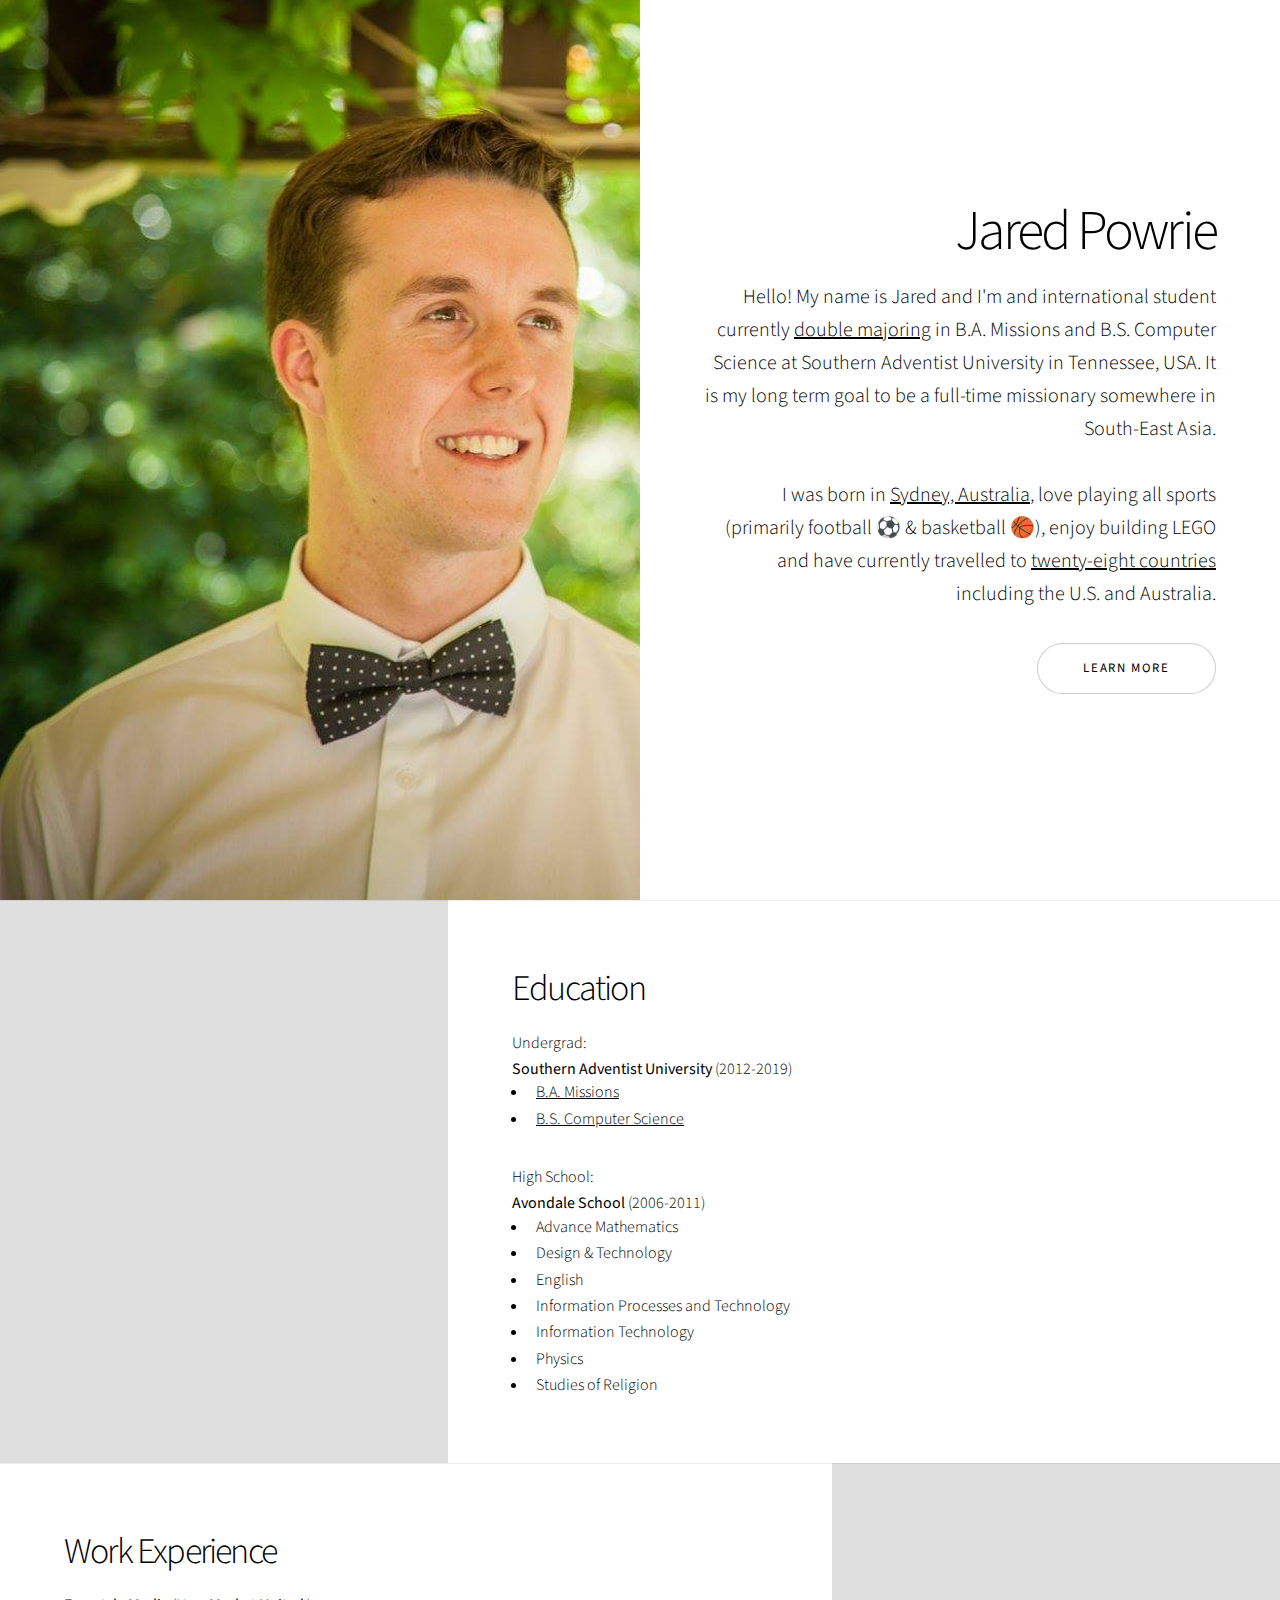
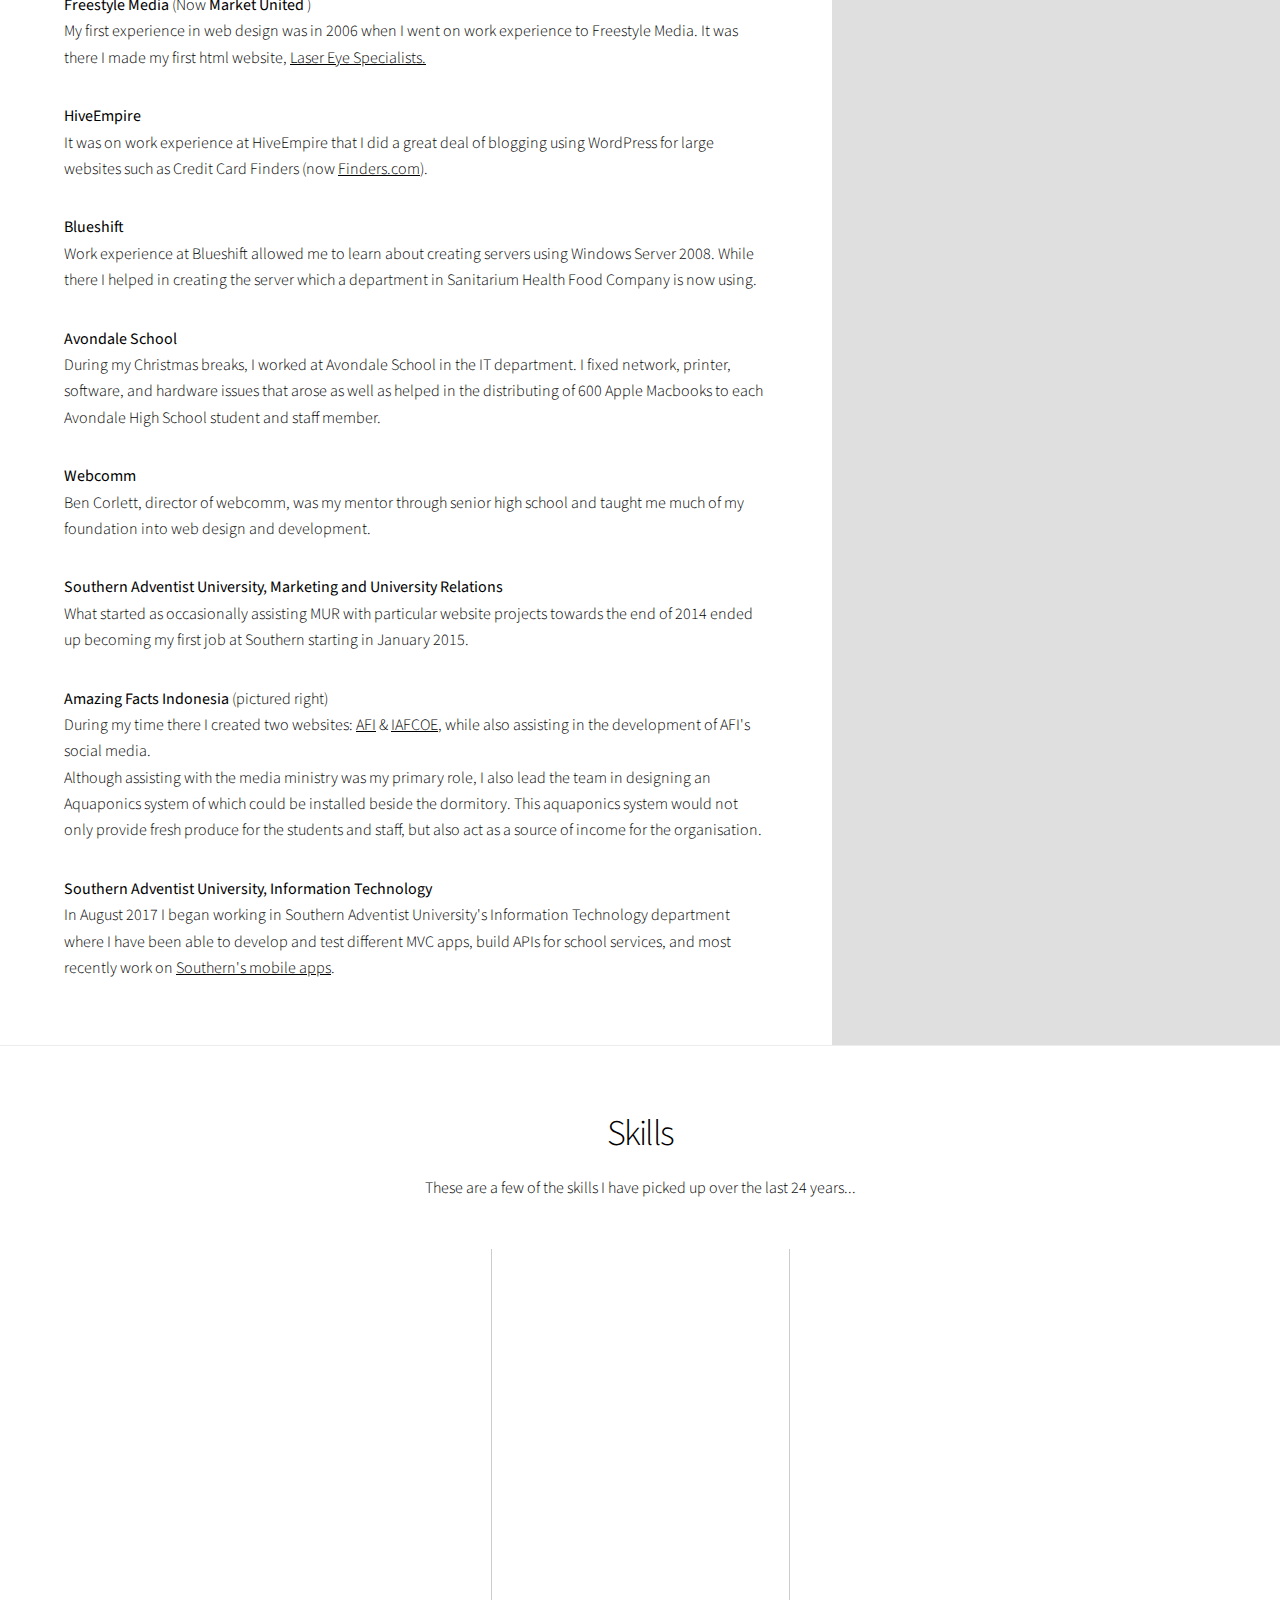
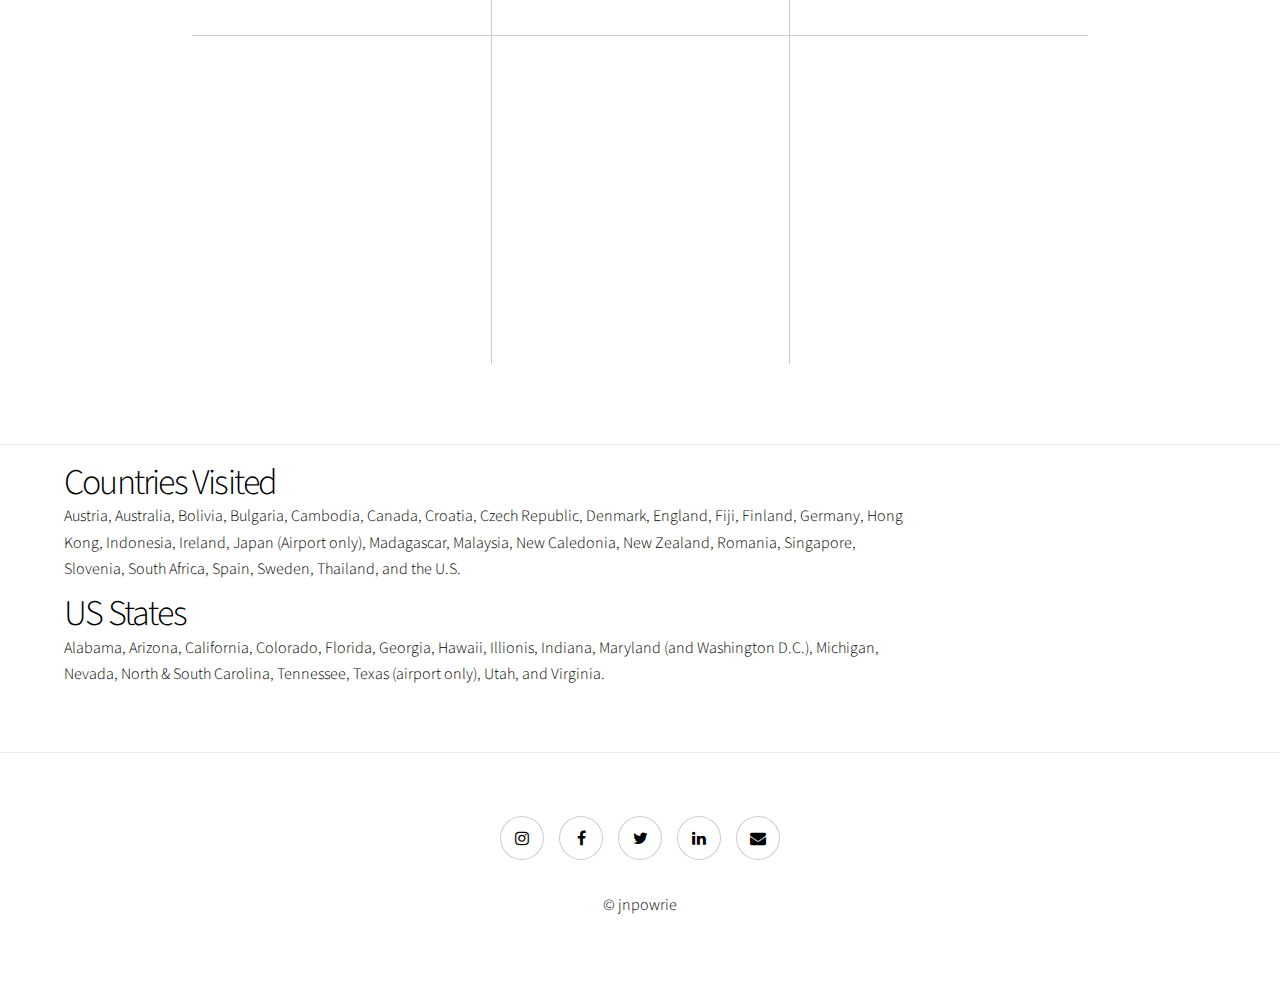
==== index.html @ 5ca4a09d "Map hidden" ====
<!DOCTYPE HTML>
<!--
	Story by HTML5 UP
	html5up.net | @ajlkn
	Free for personal and commercial use under the CCA 3.0 license (html5up.net/license)
-->
<html>
	<head>
		<title>Jared</title>
		<meta charset="utf-8" />
		<meta name="viewport" content="width=device-width, initial-scale=1" />
		<link rel="stylesheet" href="assets/css/main.css" />
		<!-- Google Analytics -->
		<script>
		  (function(i,s,o,g,r,a,m){i['GoogleAnalyticsObject']=r;i[r]=i[r]||function(){
		  (i[r].q=i[r].q||[]).push(arguments)},i[r].l=1*new Date();a=s.createElement(o),
		  m=s.getElementsByTagName(o)[0];a.async=1;a.src=g;m.parentNode.insertBefore(a,m)
		  })(window,document,'script','https://www.google-analytics.com/analytics.js','ga');

		  ga('create', 'UA-18232670-12', 'auto');
		  ga('send', 'pageview');

		</script>
	</head>
	<body>

		<!-- Wrapper -->
			<div id="wrapper" class="divided">

				<!-- One -->
					<section class="banner style1 orient-right content-align-right image-position-left fullscreen onload-image-fade-in onload-content-fade-left">
						<div class="content">
							<h1>Jared Powrie</h1>
							<p class="major">Hello! My name is Jared and I'm and international student currently <a href="#education">double majoring</a> in B.A. Missions and B.S. Computer Science at Southern Adventist University</a> in Tennessee, USA. It is my long term goal to be a full-time missionary somewhere in South-East Asia.
								<br /><br />I was born in <a href="http://sydney.com" target="_blank">Sydney, Australia</a>, love playing all sports (primarily football ⚽️ &amp; basketball 🏀), enjoy building LEGO and have currently travelled to <a href="#countries">twenty-eight countries</a> including the U.S. and Australia.</p>
							<ul class="actions vertical">
								<li><a href="#education" class="button big wide smooth-scroll-middle">Learn More</a></li>
							</ul>
						</div>
						<div class="image">
							<img src="images/jbanner.jpg" alt="" />
						</div>
					</section>

				<!-- About Me --
					<section class="spotlight style1 orient-right content-align-left image-position-center onscroll-image-fade-in" id="aboutme">
						<div class="content">
							<h2>About Me</h2>
							<p>Who even am I?</p>
						</div>
						<div class="image">
							<img src="images/jspotlight01.jpg" alt="" />
						</div>
					</section>-->

				<!-- Education -->
					<section class="spotlight style1 orient-right content-align-left image-position-center onscroll-image-fade-in" id="education">
						<div class="content">
							<h2>Education</h2>
							<!--<p>Grad School: <br /><strong><a href="http://southern.edu" target="_blank" style="text-decoration: none;">Southern Adventist University</a></strong> (2018-2020)</p>
								<ul style="margin-top: -35px;">
									<li><a href="http://www.southern.edu/graduatestudies/master-of-science-in-global-community-development.html" target="_blank">M.S. Global Community Development</a></li>
								</ul>-->

							<p>Undergrad: <br /><strong><a href="http://southern.edu" target="_blank" style="text-decoration: none;">Southern Adventist University</a></strong> (2012-2019)</p>
								<ul style="margin-top: -35px;">
									<li><a href="http://www.southern.edu/academics/academic-sites/religion/undergraduate/bamissions.html" target="_blank">B.A. Missions</a></li>
									<li><a href="http://www.southern.edu/academics/academic-sites/computing/academics/bscomputersci.html" target="_blank">B.S. Computer Science</a></li>
								</ul>

							<p>High School: <br /><strong><a href="http://www.avondaleschool.nsw.edu.au" target="_blank" style="text-decoration: none;">Avondale School</a></strong> (2006-2011)</p>
								<ul style="margin-top: -35px;">
									<li>Advance Mathematics</li>
									<li>Design &amp; Technology</li>
									<li>English</li>
									<li>Information Processes and Technology</li>
									<li>Information Technology</li>
									<li>Physics</li>
									<li>Studies of Religion</li>
								</ul>
								<!--<ul class="actions vertical">
									<li><a href="#" class="button">Learn More</a></li>
								</ul>-->
						</div>
						<div class="image">
							<img src="images/jspotlight03.jpg" alt="" />
						</div>
					</section>

				<!-- Experience -->
					<section class="spotlight style1 orient-left content-align-left image-position-center onscroll-image-fade-in" id="experience">
						<div class="content">
							<h2>Work Experience</h2>
							<p>
								<strong>
									<a href="https://www.linkedin.com/company/freestyle-media" target="_blank" style="text-decoration: none;">Freestyle Media</a>
								</strong>
								(Now
								<strong>
									<a href="https://www.linkedin.com/company/market-united" target="_blank" style="text-decoration: none;">Market United</a>
								</strong>)
								<br />My first experience in web design was in 2006 when I went on work experience to Freestyle Media. It was there I made my
								first html website,
								<a href="http://lasereyespecialists.com.au">Laser Eye Specialists.</a>
							</p>
							<p>
								<strong>
									<a href="http://www.hiveempire.com" target="_blank" style="text-decoration: none;">HiveEmpire</a>
								</strong>
								<br />It was on work experience at HiveEmpire that I did a great deal of blogging using WordPress for large websites such as Credit
								Card Finders (now <a href="http://www.finders.com" target="_blank">Finders.com</a>).
							</p>
							<p>
							<strong>
								<a href="http://www.blueshift.com.au" target="_blank" style="text-decoration: none;">Blueshift</a>
							</strong>
							<br />Work experience at Blueshift allowed me to learn about creating servers using Windows Server 2008. While there I helped in
							creating the server which a department in Sanitarium Health Food Company is now using.
							</p>
							<p>
								<strong>
									<a href="http://www.avondaleschool.nsw.edu.au" target="_blank" style="text-decoration: none;">Avondale School</a>
								</strong>
								<br />During my Christmas breaks, I worked at Avondale School in the IT department. I fixed network, printer, software, and hardware
								issues that arose as well as helped in the distributing of 600 Apple Macbooks to each Avondale High School student and staff
								member.
							</p>
							<p>
								<strong>
									<a href="http://www.webcomm.com.au" target="_blank" style="text-decoration: none;">Webcomm</a>
								</strong>
								<br />Ben Corlett, director of webcomm, was my mentor through senior high school and taught me much of my foundation into web
								design and development.
							</p>
							<p>
								<strong>
									<a href="https://www.southern.edu/MUR" target="_blank" style="text-decoration: none;">Southern Adventist University, Marketing and University Relations</a>
								</strong>
								<br />What started as occasionally assisting MUR with particular website projects towards the end of 2014 ended up becoming my
								first job at Southern starting in January 2015.
							</p>
							<p>
								<strong>
									<a href="http://www.amazingfacts.id" target="_blank" style="text-decoration: none;">Amazing Facts Indonesia</strong>
								</a> (pictured right)
								<br />During my time there I created two websites:
								<a href="http://www.amazingfacts.id">AFI</a> &amp;
								<a href="http://www.iafcoe.org">IAFCOE</a>, while also assisting in the development of AFI's social media.
								<br />Although assisting with the media ministry was my primary role, I also lead the team in designing an Aquaponics system of
								which could be installed beside the dormitory. This aquaponics system would not only provide fresh produce for the students
								and staff, but also act as a source of income for the organisation.
							</p>
							<p>
								<strong>
									<a href="https://www.southern.edu/it" target="_blank" style="text-decoration: none;">Southern Adventist University, Information Technology</a>
								</strong>
								<br />In August 2017 I began working in Southern Adventist University's Information Technology department where I have been able
								to develop and test different MVC apps, build APIs for school services, and most recently work on <a href="http://southern.edu/mobileapps" target="_blank">Southern's mobile apps</a>.
							</p>
						</div>
						<div class="image">
							<img src="images/jspotlight02.jpg" alt="" />
						</div>
					</section>

				<!-- Skills -->
					<section class="wrapper style1 align-center">
						<div class="inner">
							<h2>Skills</h2>
							<p>These are a few of the skills I have picked up over the last 24 years...</p>
							<div class="items style1 medium onscroll-fade-in">
								<section>
									<span class="icon style2 major fa-users"></span>
									<h3>Human interaction skills</h3>
									<p>Can talk to anyone from any walk of life about (almost) anything.</p>
								</section>
								<section>
									<span class="icon style2 major fa-html5"></span>
									<h3>Web</h3>
									<p>Fluent in HTML and CSS</p>
									<p>Have worked with Javascript, PHP, JQuery, AngularJS, Bootstrap and SQL</p>
									<p>WordPress, Wix</p>
								</section>
								<section>
									<span class="icon style2 major fa-code"></span>
									<h3>Computer Languages</h3>
									<p>Experience working with C, C++, C#, Python, VHDL and MIPS Assembly Language</p>
								</section>
								<section>
									<span class="icon style2 major fa-bar-chart"></span>
									<h3>Adobe Software</h3>
									<p>Photoshop, Illustrator, InDesign, Lightroom, Bridge, Animate, Dreamweaver and Fireworks</p>
								</section>
								<section>
									<span class="icon style2 major fa-files-o"></span>
									<h3>Microsoft</h3>
									<p>Word, PowerPoint, Excel, Outlook and OneNote</p>
									<p>Experience working with Microsoft Access</p>
								</section>
								<section>
									<span class="icon style2 major fa-windows"></span>
									<h3>Operating Systems</h3>
									<p>Very familiar and comfortable in using <a href="http://apple.com/macos" target="_blank">macOS</a> or <a href="http://microsoft.com/windows" target="_blank">Windows</a>.</p>
								</section>

							</div>
						</div>
					</section>

				<!-- Countries -->
					<section class="spotlight style1 orient-left content-align-left image-position-center onscroll-image-fade-in" id="countries">
						<div class="content">
							<h2 style="margin-top:-50px">Countries Visited</h2>
							<p style="margin-top:-20px;">Austria, Australia, Bolivia, Bulgaria, Cambodia, Canada, Croatia, Czech Republic, Denmark, England, Fiji, Finland, Germany, Hong Kong, Indonesia, Ireland, Japan (Airport only), Madagascar, Malaysia, New Caledonia, New Zealand, Romania, Singapore, Slovenia, South Africa, Spain, Sweden, Thailand, and the U.S.</p>
							<h2 style="margin-top:-25px">US States</h2>
							<p style="margin-top:-20px">Alabama, Arizona, California, Colorado, Florida, Georgia, Hawaii, Illionis, Indiana, Maryland (and Washington D.C.), Michigan, Nevada, North &amp; South Carolina, Tennessee, Texas (airport only), Utah, and Virginia.</p>
						</div>
						<!-- <script src="worldmap/mapdata.js"></script>
						<script src="worldmap/worldmap.js"></script> -->
						<div>
							<div style="min-width:300px;" id="map"></div>
						</div>
					</section>

				<!-- Footer -->
					<footer class="wrapper style1 align-center">
						<div class="inner">
							<ul class="icons">
								<li><a href="http://instagram.com/jnpowrie" target="_blank" class="icon style2 fa-instagram"><span class="label">Instagram</span></a></li>
								<li><a href="http://facebook.com/jnpowrie" target="_blank" class="icon style2 fa-facebook"><span class="label">Facebook</span></a></li>
								<li><a href="http://twitter.com/jnpowrie" target="_blank" class="icon style2 fa-twitter"><span class="label">Twitter</span></a></li>
								<li><a href="http://linkedin.com/in/jnpowrie" target="_blank" class="icon style2 fa-linkedin"><span class="label">LinkedIn</span></a></li>
								<li><a href="mailto:jnpowrie@southern.edu" target="_blank" class="icon style2 fa-envelope"><span class="label">Email</span></a></li>
							</ul>
							<p>&copy; jnpowrie</p>
						</div>
					</footer>
			</div>

		<!-- Scripts -->
			<script src="assets/js/jquery.min.js"></script>
			<script src="assets/js/jquery.scrollex.min.js"></script>
			<script src="assets/js/jquery.scrolly.min.js"></script>
			<script src="assets/js/skel.min.js"></script>
			<script src="assets/js/util.js"></script>
			<script src="assets/js/main.js"></script>

	</body>
</html>
---- assets/css/main.css ----
@import url(font-awesome.min.css);
@import url("https://fonts.googleapis.com/css?family=Source+Sans+Pro:300,300i,400,400i");

/*
	Story by HTML5 UP
	html5up.net | @ajlkn
	Free for personal and commercial use under the CCA 3.0 license (html5up.net/license)
*/

/* Reset */

	html, body, div, span, applet, object, iframe, h1, h2, h3, h4, h5, h6, p, blockquote, pre, a, abbr, acronym, address, big, cite, code, del, dfn, em, img, ins, kbd, q, s, samp, small, strike, strong, sub, sup, tt, var, b, u, i, center, dl, dt, dd, ol, ul, li, fieldset, form, label, legend, table, caption, tbody, tfoot, thead, tr, th, td, article, aside, canvas, details, embed, figure, figcaption, footer, header, hgroup, menu, nav, output, ruby, section, summary, time, mark, audio, video {
		margin: 0;
		padding: 0;
		border: 0;
		font-size: 100%;
		font: inherit;
		vertical-align: baseline;
	}

	article, aside, details, figcaption, figure, footer, header, hgroup, menu, nav, section {
		display: block;
	}

	body {
		line-height: 1;
	}

	ol, ul {
		list-style: none;
	}

	blockquote, q {
		quotes: none;
	}

	blockquote:before, blockquote:after, q:before, q:after {
		content: '';
		content: none;
	}

	table {
		border-collapse: collapse;
		border-spacing: 0;
	}

	body {
		-webkit-text-size-adjust: none;
	}

/* Box Model */

	*, *:before, *:after {
		-moz-box-sizing: border-box;
		-webkit-box-sizing: border-box;
		box-sizing: border-box;
	}

/* Grid */

	.row {
		border-bottom: solid 1px transparent;
		-moz-box-sizing: border-box;
		-webkit-box-sizing: border-box;
		box-sizing: border-box;
	}

	.row > * {
		float: left;
		-moz-box-sizing: border-box;
		-webkit-box-sizing: border-box;
		box-sizing: border-box;
	}

	.row:after, .row:before {
		content: '';
		display: block;
		clear: both;
		height: 0;
	}

	.row.uniform > * > :first-child {
		margin-top: 0;
	}

	.row.uniform > * > :last-child {
		margin-bottom: 0;
	}

	.row.\30 \25 > * {
		padding: 0 0 0 0rem;
	}

	.row.\30 \25 {
		margin: 0 0 -1px 0rem;
	}

	.row.uniform.\30 \25 > * {
		padding: 0rem 0 0 0rem;
	}

	.row.uniform.\30 \25 {
		margin: 0rem 0 -1px 0rem;
	}

	.row > * {
		padding: 0 0 0 2rem;
	}

	.row {
		margin: 0 0 -1px -2rem;
	}

	.row.uniform > * {
		padding: 2rem 0 0 2rem;
	}

	.row.uniform {
		margin: -2rem 0 -1px -2rem;
	}

	.row.\32 00\25 > * {
		padding: 0 0 0 4rem;
	}

	.row.\32 00\25 {
		margin: 0 0 -1px -4rem;
	}

	.row.uniform.\32 00\25 > * {
		padding: 4rem 0 0 4rem;
	}

	.row.uniform.\32 00\25 {
		margin: -4rem 0 -1px -4rem;
	}

	.row.\31 50\25 > * {
		padding: 0 0 0 3rem;
	}

	.row.\31 50\25 {
		margin: 0 0 -1px -3rem;
	}

	.row.uniform.\31 50\25 > * {
		padding: 3rem 0 0 3rem;
	}

	.row.uniform.\31 50\25 {
		margin: -3rem 0 -1px -3rem;
	}

	.row.\35 0\25 > * {
		padding: 0 0 0 1rem;
	}

	.row.\35 0\25 {
		margin: 0 0 -1px -1rem;
	}

	.row.uniform.\35 0\25 > * {
		padding: 1rem 0 0 1rem;
	}

	.row.uniform.\35 0\25 {
		margin: -1rem 0 -1px -1rem;
	}

	.row.\32 5\25 > * {
		padding: 0 0 0 0.5rem;
	}

	.row.\32 5\25 {
		margin: 0 0 -1px -0.5rem;
	}

	.row.uniform.\32 5\25 > * {
		padding: 0.5rem 0 0 0.5rem;
	}

	.row.uniform.\32 5\25 {
		margin: -0.5rem 0 -1px -0.5rem;
	}

	.\31 2u, .\31 2u\24 {
		width: 100%;
		clear: none;
		margin-left: 0;
	}

	.\31 1u, .\31 1u\24 {
		width: 91.6666666667%;
		clear: none;
		margin-left: 0;
	}

	.\31 0u, .\31 0u\24 {
		width: 83.3333333333%;
		clear: none;
		margin-left: 0;
	}

	.\39 u, .\39 u\24 {
		width: 75%;
		clear: none;
		margin-left: 0;
	}

	.\38 u, .\38 u\24 {
		width: 66.6666666667%;
		clear: none;
		margin-left: 0;
	}

	.\37 u, .\37 u\24 {
		width: 58.3333333333%;
		clear: none;
		margin-left: 0;
	}

	.\36 u, .\36 u\24 {
		width: 50%;
		clear: none;
		margin-left: 0;
	}

	.\35 u, .\35 u\24 {
		width: 41.6666666667%;
		clear: none;
		margin-left: 0;
	}

	.\34 u, .\34 u\24 {
		width: 33.3333333333%;
		clear: none;
		margin-left: 0;
	}

	.\33 u, .\33 u\24 {
		width: 25%;
		clear: none;
		margin-left: 0;
	}

	.\32 u, .\32 u\24 {
		width: 16.6666666667%;
		clear: none;
		margin-left: 0;
	}

	.\31 u, .\31 u\24 {
		width: 8.3333333333%;
		clear: none;
		margin-left: 0;
	}

	.\31 2u\24 + *,
	.\31 1u\24 + *,
	.\31 0u\24 + *,
	.\39 u\24 + *,
	.\38 u\24 + *,
	.\37 u\24 + *,
	.\36 u\24 + *,
	.\35 u\24 + *,
	.\34 u\24 + *,
	.\33 u\24 + *,
	.\32 u\24 + *,
	.\31 u\24 + * {
		clear: left;
	}

	.\-11u {
		margin-left: 91.66667%;
	}

	.\-10u {
		margin-left: 83.33333%;
	}

	.\-9u {
		margin-left: 75%;
	}

	.\-8u {
		margin-left: 66.66667%;
	}

	.\-7u {
		margin-left: 58.33333%;
	}

	.\-6u {
		margin-left: 50%;
	}

	.\-5u {
		margin-left: 41.66667%;
	}

	.\-4u {
		margin-left: 33.33333%;
	}

	.\-3u {
		margin-left: 25%;
	}

	.\-2u {
		margin-left: 16.66667%;
	}

	.\-1u {
		margin-left: 8.33333%;
	}

	@media screen and (max-width: 1680px) {

		.row > * {
			padding: 0 0 0 2rem;
		}

		.row {
			margin: 0 0 -1px -2rem;
		}

		.row.uniform > * {
			padding: 2rem 0 0 2rem;
		}

		.row.uniform {
			margin: -2rem 0 -1px -2rem;
		}

		.row.\32 00\25 > * {
			padding: 0 0 0 4rem;
		}

		.row.\32 00\25 {
			margin: 0 0 -1px -4rem;
		}

		.row.uniform.\32 00\25 > * {
			padding: 4rem 0 0 4rem;
		}

		.row.uniform.\32 00\25 {
			margin: -4rem 0 -1px -4rem;
		}

		.row.\31 50\25 > * {
			padding: 0 0 0 3rem;
		}

		.row.\31 50\25 {
			margin: 0 0 -1px -3rem;
		}

		.row.uniform.\31 50\25 > * {
			padding: 3rem 0 0 3rem;
		}

		.row.uniform.\31 50\25 {
			margin: -3rem 0 -1px -3rem;
		}

		.row.\35 0\25 > * {
			padding: 0 0 0 1rem;
		}

		.row.\35 0\25 {
			margin: 0 0 -1px -1rem;
		}

		.row.uniform.\35 0\25 > * {
			padding: 1rem 0 0 1rem;
		}

		.row.uniform.\35 0\25 {
			margin: -1rem 0 -1px -1rem;
		}

		.row.\32 5\25 > * {
			padding: 0 0 0 0.5rem;
		}

		.row.\32 5\25 {
			margin: 0 0 -1px -0.5rem;
		}

		.row.uniform.\32 5\25 > * {
			padding: 0.5rem 0 0 0.5rem;
		}

		.row.uniform.\32 5\25 {
			margin: -0.5rem 0 -1px -0.5rem;
		}

		.\31 2u\28xlarge\29, .\31 2u\24\28xlarge\29 {
			width: 100%;
			clear: none;
			margin-left: 0;
		}

		.\31 1u\28xlarge\29, .\31 1u\24\28xlarge\29 {
			width: 91.6666666667%;
			clear: none;
			margin-left: 0;
		}

		.\31 0u\28xlarge\29, .\31 0u\24\28xlarge\29 {
			width: 83.3333333333%;
			clear: none;
			margin-left: 0;
		}

		.\39 u\28xlarge\29, .\39 u\24\28xlarge\29 {
			width: 75%;
			clear: none;
			margin-left: 0;
		}

		.\38 u\28xlarge\29, .\38 u\24\28xlarge\29 {
			width: 66.6666666667%;
			clear: none;
			margin-left: 0;
		}

		.\37 u\28xlarge\29, .\37 u\24\28xlarge\29 {
			width: 58.3333333333%;
			clear: none;
			margin-left: 0;
		}

		.\36 u\28xlarge\29, .\36 u\24\28xlarge\29 {
			width: 50%;
			clear: none;
			margin-left: 0;
		}

		.\35 u\28xlarge\29, .\35 u\24\28xlarge\29 {
			width: 41.6666666667%;
			clear: none;
			margin-left: 0;
		}

		.\34 u\28xlarge\29, .\34 u\24\28xlarge\29 {
			width: 33.3333333333%;
			clear: none;
			margin-left: 0;
		}

		.\33 u\28xlarge\29, .\33 u\24\28xlarge\29 {
			width: 25%;
			clear: none;
			margin-left: 0;
		}

		.\32 u\28xlarge\29, .\32 u\24\28xlarge\29 {
			width: 16.6666666667%;
			clear: none;
			margin-left: 0;
		}

		.\31 u\28xlarge\29, .\31 u\24\28xlarge\29 {
			width: 8.3333333333%;
			clear: none;
			margin-left: 0;
		}

		.\31 2u\24\28xlarge\29 + *,
		.\31 1u\24\28xlarge\29 + *,
		.\31 0u\24\28xlarge\29 + *,
		.\39 u\24\28xlarge\29 + *,
		.\38 u\24\28xlarge\29 + *,
		.\37 u\24\28xlarge\29 + *,
		.\36 u\24\28xlarge\29 + *,
		.\35 u\24\28xlarge\29 + *,
		.\34 u\24\28xlarge\29 + *,
		.\33 u\24\28xlarge\29 + *,
		.\32 u\24\28xlarge\29 + *,
		.\31 u\24\28xlarge\29 + * {
			clear: left;
		}

		.\-11u\28xlarge\29 {
			margin-left: 91.66667%;
		}

		.\-10u\28xlarge\29 {
			margin-left: 83.33333%;
		}

		.\-9u\28xlarge\29 {
			margin-left: 75%;
		}

		.\-8u\28xlarge\29 {
			margin-left: 66.66667%;
		}

		.\-7u\28xlarge\29 {
			margin-left: 58.33333%;
		}

		.\-6u\28xlarge\29 {
			margin-left: 50%;
		}

		.\-5u\28xlarge\29 {
			margin-left: 41.66667%;
		}

		.\-4u\28xlarge\29 {
			margin-left: 33.33333%;
		}

		.\-3u\28xlarge\29 {
			margin-left: 25%;
		}

		.\-2u\28xlarge\29 {
			margin-left: 16.66667%;
		}

		.\-1u\28xlarge\29 {
			margin-left: 8.33333%;
		}

	}

	@media screen and (max-width: 1280px) {

		.row > * {
			padding: 0 0 0 2rem;
		}

		.row {
			margin: 0 0 -1px -2rem;
		}

		.row.uniform > * {
			padding: 2rem 0 0 2rem;
		}

		.row.uniform {
			margin: -2rem 0 -1px -2rem;
		}

		.row.\32 00\25 > * {
			padding: 0 0 0 4rem;
		}

		.row.\32 00\25 {
			margin: 0 0 -1px -4rem;
		}

		.row.uniform.\32 00\25 > * {
			padding: 4rem 0 0 4rem;
		}

		.row.uniform.\32 00\25 {
			margin: -4rem 0 -1px -4rem;
		}

		.row.\31 50\25 > * {
			padding: 0 0 0 3rem;
		}

		.row.\31 50\25 {
			margin: 0 0 -1px -3rem;
		}

		.row.uniform.\31 50\25 > * {
			padding: 3rem 0 0 3rem;
		}

		.row.uniform.\31 50\25 {
			margin: -3rem 0 -1px -3rem;
		}

		.row.\35 0\25 > * {
			padding: 0 0 0 1rem;
		}

		.row.\35 0\25 {
			margin: 0 0 -1px -1rem;
		}

		.row.uniform.\35 0\25 > * {
			padding: 1rem 0 0 1rem;
		}

		.row.uniform.\35 0\25 {
			margin: -1rem 0 -1px -1rem;
		}

		.row.\32 5\25 > * {
			padding: 0 0 0 0.5rem;
		}

		.row.\32 5\25 {
			margin: 0 0 -1px -0.5rem;
		}

		.row.uniform.\32 5\25 > * {
			padding: 0.5rem 0 0 0.5rem;
		}

		.row.uniform.\32 5\25 {
			margin: -0.5rem 0 -1px -0.5rem;
		}

		.\31 2u\28large\29, .\31 2u\24\28large\29 {
			width: 100%;
			clear: none;
			margin-left: 0;
		}

		.\31 1u\28large\29, .\31 1u\24\28large\29 {
			width: 91.6666666667%;
			clear: none;
			margin-left: 0;
		}

		.\31 0u\28large\29, .\31 0u\24\28large\29 {
			width: 83.3333333333%;
			clear: none;
			margin-left: 0;
		}

		.\39 u\28large\29, .\39 u\24\28large\29 {
			width: 75%;
			clear: none;
			margin-left: 0;
		}

		.\38 u\28large\29, .\38 u\24\28large\29 {
			width: 66.6666666667%;
			clear: none;
			margin-left: 0;
		}

		.\37 u\28large\29, .\37 u\24\28large\29 {
			width: 58.3333333333%;
			clear: none;
			margin-left: 0;
		}

		.\36 u\28large\29, .\36 u\24\28large\29 {
			width: 50%;
			clear: none;
			margin-left: 0;
		}

		.\35 u\28large\29, .\35 u\24\28large\29 {
			width: 41.6666666667%;
			clear: none;
			margin-left: 0;
		}

		.\34 u\28large\29, .\34 u\24\28large\29 {
			width: 33.3333333333%;
			clear: none;
			margin-left: 0;
		}

		.\33 u\28large\29, .\33 u\24\28large\29 {
			width: 25%;
			clear: none;
			margin-left: 0;
		}

		.\32 u\28large\29, .\32 u\24\28large\29 {
			width: 16.6666666667%;
			clear: none;
			margin-left: 0;
		}

		.\31 u\28large\29, .\31 u\24\28large\29 {
			width: 8.3333333333%;
			clear: none;
			margin-left: 0;
		}

		.\31 2u\24\28large\29 + *,
		.\31 1u\24\28large\29 + *,
		.\31 0u\24\28large\29 + *,
		.\39 u\24\28large\29 + *,
		.\38 u\24\28large\29 + *,
		.\37 u\24\28large\29 + *,
		.\36 u\24\28large\29 + *,
		.\35 u\24\28large\29 + *,
		.\34 u\24\28large\29 + *,
		.\33 u\24\28large\29 + *,
		.\32 u\24\28large\29 + *,
		.\31 u\24\28large\29 + * {
			clear: left;
		}

		.\-11u\28large\29 {
			margin-left: 91.66667%;
		}

		.\-10u\28large\29 {
			margin-left: 83.33333%;
		}

		.\-9u\28large\29 {
			margin-left: 75%;
		}

		.\-8u\28large\29 {
			margin-left: 66.66667%;
		}

		.\-7u\28large\29 {
			margin-left: 58.33333%;
		}

		.\-6u\28large\29 {
			margin-left: 50%;
		}

		.\-5u\28large\29 {
			margin-left: 41.66667%;
		}

		.\-4u\28large\29 {
			margin-left: 33.33333%;
		}

		.\-3u\28large\29 {
			margin-left: 25%;
		}

		.\-2u\28large\29 {
			margin-left: 16.66667%;
		}

		.\-1u\28large\29 {
			margin-left: 8.33333%;
		}

	}

	@media screen and (max-width: 980px) {

		.row > * {
			padding: 0 0 0 2rem;
		}

		.row {
			margin: 0 0 -1px -2rem;
		}

		.row.uniform > * {
			padding: 2rem 0 0 2rem;
		}

		.row.uniform {
			margin: -2rem 0 -1px -2rem;
		}

		.row.\32 00\25 > * {
			padding: 0 0 0 4rem;
		}

		.row.\32 00\25 {
			margin: 0 0 -1px -4rem;
		}

		.row.uniform.\32 00\25 > * {
			padding: 4rem 0 0 4rem;
		}

		.row.uniform.\32 00\25 {
			margin: -4rem 0 -1px -4rem;
		}

		.row.\31 50\25 > * {
			padding: 0 0 0 3rem;
		}

		.row.\31 50\25 {
			margin: 0 0 -1px -3rem;
		}

		.row.uniform.\31 50\25 > * {
			padding: 3rem 0 0 3rem;
		}

		.row.uniform.\31 50\25 {
			margin: -3rem 0 -1px -3rem;
		}

		.row.\35 0\25 > * {
			padding: 0 0 0 1rem;
		}

		.row.\35 0\25 {
			margin: 0 0 -1px -1rem;
		}

		.row.uniform.\35 0\25 > * {
			padding: 1rem 0 0 1rem;
		}

		.row.uniform.\35 0\25 {
			margin: -1rem 0 -1px -1rem;
		}

		.row.\32 5\25 > * {
			padding: 0 0 0 0.5rem;
		}

		.row.\32 5\25 {
			margin: 0 0 -1px -0.5rem;
		}

		.row.uniform.\32 5\25 > * {
			padding: 0.5rem 0 0 0.5rem;
		}

		.row.uniform.\32 5\25 {
			margin: -0.5rem 0 -1px -0.5rem;
		}

		.\31 2u\28medium\29, .\31 2u\24\28medium\29 {
			width: 100%;
			clear: none;
			margin-left: 0;
		}

		.\31 1u\28medium\29, .\31 1u\24\28medium\29 {
			width: 91.6666666667%;
			clear: none;
			margin-left: 0;
		}

		.\31 0u\28medium\29, .\31 0u\24\28medium\29 {
			width: 83.3333333333%;
			clear: none;
			margin-left: 0;
		}

		.\39 u\28medium\29, .\39 u\24\28medium\29 {
			width: 75%;
			clear: none;
			margin-left: 0;
		}

		.\38 u\28medium\29, .\38 u\24\28medium\29 {
			width: 66.6666666667%;
			clear: none;
			margin-left: 0;
		}

		.\37 u\28medium\29, .\37 u\24\28medium\29 {
			width: 58.3333333333%;
			clear: none;
			margin-left: 0;
		}

		.\36 u\28medium\29, .\36 u\24\28medium\29 {
			width: 50%;
			clear: none;
			margin-left: 0;
		}

		.\35 u\28medium\29, .\35 u\24\28medium\29 {
			width: 41.6666666667%;
			clear: none;
			margin-left: 0;
		}

		.\34 u\28medium\29, .\34 u\24\28medium\29 {
			width: 33.3333333333%;
			clear: none;
			margin-left: 0;
		}

		.\33 u\28medium\29, .\33 u\24\28medium\29 {
			width: 25%;
			clear: none;
			margin-left: 0;
		}

		.\32 u\28medium\29, .\32 u\24\28medium\29 {
			width: 16.6666666667%;
			clear: none;
			margin-left: 0;
		}

		.\31 u\28medium\29, .\31 u\24\28medium\29 {
			width: 8.3333333333%;
			clear: none;
			margin-left: 0;
		}

		.\31 2u\24\28medium\29 + *,
		.\31 1u\24\28medium\29 + *,
		.\31 0u\24\28medium\29 + *,
		.\39 u\24\28medium\29 + *,
		.\38 u\24\28medium\29 + *,
		.\37 u\24\28medium\29 + *,
		.\36 u\24\28medium\29 + *,
		.\35 u\24\28medium\29 + *,
		.\34 u\24\28medium\29 + *,
		.\33 u\24\28medium\29 + *,
		.\32 u\24\28medium\29 + *,
		.\31 u\24\28medium\29 + * {
			clear: left;
		}

		.\-11u\28medium\29 {
			margin-left: 91.66667%;
		}

		.\-10u\28medium\29 {
			margin-left: 83.33333%;
		}

		.\-9u\28medium\29 {
			margin-left: 75%;
		}

		.\-8u\28medium\29 {
			margin-left: 66.66667%;
		}

		.\-7u\28medium\29 {
			margin-left: 58.33333%;
		}

		.\-6u\28medium\29 {
			margin-left: 50%;
		}

		.\-5u\28medium\29 {
			margin-left: 41.66667%;
		}

		.\-4u\28medium\29 {
			margin-left: 33.33333%;
		}

		.\-3u\28medium\29 {
			margin-left: 25%;
		}

		.\-2u\28medium\29 {
			margin-left: 16.66667%;
		}

		.\-1u\28medium\29 {
			margin-left: 8.33333%;
		}

	}

	@media screen and (max-width: 736px) {

		.row > * {
			padding: 0 0 0 2rem;
		}

		.row {
			margin: 0 0 -1px -2rem;
		}

		.row.uniform > * {
			padding: 2rem 0 0 2rem;
		}

		.row.uniform {
			margin: -2rem 0 -1px -2rem;
		}

		.row.\32 00\25 > * {
			padding: 0 0 0 4rem;
		}

		.row.\32 00\25 {
			margin: 0 0 -1px -4rem;
		}

		.row.uniform.\32 00\25 > * {
			padding: 4rem 0 0 4rem;
		}

		.row.uniform.\32 00\25 {
			margin: -4rem 0 -1px -4rem;
		}

		.row.\31 50\25 > * {
			padding: 0 0 0 3rem;
		}

		.row.\31 50\25 {
			margin: 0 0 -1px -3rem;
		}

		.row.uniform.\31 50\25 > * {
			padding: 3rem 0 0 3rem;
		}

		.row.uniform.\31 50\25 {
			margin: -3rem 0 -1px -3rem;
		}

		.row.\35 0\25 > * {
			padding: 0 0 0 1rem;
		}

		.row.\35 0\25 {
			margin: 0 0 -1px -1rem;
		}

		.row.uniform.\35 0\25 > * {
			padding: 1rem 0 0 1rem;
		}

		.row.uniform.\35 0\25 {
			margin: -1rem 0 -1px -1rem;
		}

		.row.\32 5\25 > * {
			padding: 0 0 0 0.5rem;
		}

		.row.\32 5\25 {
			margin: 0 0 -1px -0.5rem;
		}

		.row.uniform.\32 5\25 > * {
			padding: 0.5rem 0 0 0.5rem;
		}

		.row.uniform.\32 5\25 {
			margin: -0.5rem 0 -1px -0.5rem;
		}

		.\31 2u\28small\29, .\31 2u\24\28small\29 {
			width: 100%;
			clear: none;
			margin-left: 0;
		}

		.\31 1u\28small\29, .\31 1u\24\28small\29 {
			width: 91.6666666667%;
			clear: none;
			margin-left: 0;
		}

		.\31 0u\28small\29, .\31 0u\24\28small\29 {
			width: 83.3333333333%;
			clear: none;
			margin-left: 0;
		}

		.\39 u\28small\29, .\39 u\24\28small\29 {
			width: 75%;
			clear: none;
			margin-left: 0;
		}

		.\38 u\28small\29, .\38 u\24\28small\29 {
			width: 66.6666666667%;
			clear: none;
			margin-left: 0;
		}

		.\37 u\28small\29, .\37 u\24\28small\29 {
			width: 58.3333333333%;
			clear: none;
			margin-left: 0;
		}

		.\36 u\28small\29, .\36 u\24\28small\29 {
			width: 50%;
			clear: none;
			margin-left: 0;
		}

		.\35 u\28small\29, .\35 u\24\28small\29 {
			width: 41.6666666667%;
			clear: none;
			margin-left: 0;
		}

		.\34 u\28small\29, .\34 u\24\28small\29 {
			width: 33.3333333333%;
			clear: none;
			margin-left: 0;
		}

		.\33 u\28small\29, .\33 u\24\28small\29 {
			width: 25%;
			clear: none;
			margin-left: 0;
		}

		.\32 u\28small\29, .\32 u\24\28small\29 {
			width: 16.6666666667%;
			clear: none;
			margin-left: 0;
		}

		.\31 u\28small\29, .\31 u\24\28small\29 {
			width: 8.3333333333%;
			clear: none;
			margin-left: 0;
		}

		.\31 2u\24\28small\29 + *,
		.\31 1u\24\28small\29 + *,
		.\31 0u\24\28small\29 + *,
		.\39 u\24\28small\29 + *,
		.\38 u\24\28small\29 + *,
		.\37 u\24\28small\29 + *,
		.\36 u\24\28small\29 + *,
		.\35 u\24\28small\29 + *,
		.\34 u\24\28small\29 + *,
		.\33 u\24\28small\29 + *,
		.\32 u\24\28small\29 + *,
		.\31 u\24\28small\29 + * {
			clear: left;
		}

		.\-11u\28small\29 {
			margin-left: 91.66667%;
		}

		.\-10u\28small\29 {
			margin-left: 83.33333%;
		}

		.\-9u\28small\29 {
			margin-left: 75%;
		}

		.\-8u\28small\29 {
			margin-left: 66.66667%;
		}

		.\-7u\28small\29 {
			margin-left: 58.33333%;
		}

		.\-6u\28small\29 {
			margin-left: 50%;
		}

		.\-5u\28small\29 {
			margin-left: 41.66667%;
		}

		.\-4u\28small\29 {
			margin-left: 33.33333%;
		}

		.\-3u\28small\29 {
			margin-left: 25%;
		}

		.\-2u\28small\29 {
			margin-left: 16.66667%;
		}

		.\-1u\28small\29 {
			margin-left: 8.33333%;
		}

	}

	@media screen and (max-width: 480px) {

		.row > * {
			padding: 0 0 0 2rem;
		}

		.row {
			margin: 0 0 -1px -2rem;
		}

		.row.uniform > * {
			padding: 2rem 0 0 2rem;
		}

		.row.uniform {
			margin: -2rem 0 -1px -2rem;
		}

		.row.\32 00\25 > * {
			padding: 0 0 0 4rem;
		}

		.row.\32 00\25 {
			margin: 0 0 -1px -4rem;
		}

		.row.uniform.\32 00\25 > * {
			padding: 4rem 0 0 4rem;
		}

		.row.uniform.\32 00\25 {
			margin: -4rem 0 -1px -4rem;
		}

		.row.\31 50\25 > * {
			padding: 0 0 0 3rem;
		}

		.row.\31 50\25 {
			margin: 0 0 -1px -3rem;
		}

		.row.uniform.\31 50\25 > * {
			padding: 3rem 0 0 3rem;
		}

		.row.uniform.\31 50\25 {
			margin: -3rem 0 -1px -3rem;
		}

		.row.\35 0\25 > * {
			padding: 0 0 0 1rem;
		}

		.row.\35 0\25 {
			margin: 0 0 -1px -1rem;
		}

		.row.uniform.\35 0\25 > * {
			padding: 1rem 0 0 1rem;
		}

		.row.uniform.\35 0\25 {
			margin: -1rem 0 -1px -1rem;
		}

		.row.\32 5\25 > * {
			padding: 0 0 0 0.5rem;
		}

		.row.\32 5\25 {
			margin: 0 0 -1px -0.5rem;
		}

		.row.uniform.\32 5\25 > * {
			padding: 0.5rem 0 0 0.5rem;
		}

		.row.uniform.\32 5\25 {
			margin: -0.5rem 0 -1px -0.5rem;
		}

		.\31 2u\28xsmall\29, .\31 2u\24\28xsmall\29 {
			width: 100%;
			clear: none;
			margin-left: 0;
		}

		.\31 1u\28xsmall\29, .\31 1u\24\28xsmall\29 {
			width: 91.6666666667%;
			clear: none;
			margin-left: 0;
		}

		.\31 0u\28xsmall\29, .\31 0u\24\28xsmall\29 {
			width: 83.3333333333%;
			clear: none;
			margin-left: 0;
		}

		.\39 u\28xsmall\29, .\39 u\24\28xsmall\29 {
			width: 75%;
			clear: none;
			margin-left: 0;
		}

		.\38 u\28xsmall\29, .\38 u\24\28xsmall\29 {
			width: 66.6666666667%;
			clear: none;
			margin-left: 0;
		}

		.\37 u\28xsmall\29, .\37 u\24\28xsmall\29 {
			width: 58.3333333333%;
			clear: none;
			margin-left: 0;
		}

		.\36 u\28xsmall\29, .\36 u\24\28xsmall\29 {
			width: 50%;
			clear: none;
			margin-left: 0;
		}

		.\35 u\28xsmall\29, .\35 u\24\28xsmall\29 {
			width: 41.6666666667%;
			clear: none;
			margin-left: 0;
		}

		.\34 u\28xsmall\29, .\34 u\24\28xsmall\29 {
			width: 33.3333333333%;
			clear: none;
			margin-left: 0;
		}

		.\33 u\28xsmall\29, .\33 u\24\28xsmall\29 {
			width: 25%;
			clear: none;
			margin-left: 0;
		}

		.\32 u\28xsmall\29, .\32 u\24\28xsmall\29 {
			width: 16.6666666667%;
			clear: none;
			margin-left: 0;
		}

		.\31 u\28xsmall\29, .\31 u\24\28xsmall\29 {
			width: 8.3333333333%;
			clear: none;
			margin-left: 0;
		}

		.\31 2u\24\28xsmall\29 + *,
		.\31 1u\24\28xsmall\29 + *,
		.\31 0u\24\28xsmall\29 + *,
		.\39 u\24\28xsmall\29 + *,
		.\38 u\24\28xsmall\29 + *,
		.\37 u\24\28xsmall\29 + *,
		.\36 u\24\28xsmall\29 + *,
		.\35 u\24\28xsmall\29 + *,
		.\34 u\24\28xsmall\29 + *,
		.\33 u\24\28xsmall\29 + *,
		.\32 u\24\28xsmall\29 + *,
		.\31 u\24\28xsmall\29 + * {
			clear: left;
		}

		.\-11u\28xsmall\29 {
			margin-left: 91.66667%;
		}

		.\-10u\28xsmall\29 {
			margin-left: 83.33333%;
		}

		.\-9u\28xsmall\29 {
			margin-left: 75%;
		}

		.\-8u\28xsmall\29 {
			margin-left: 66.66667%;
		}

		.\-7u\28xsmall\29 {
			margin-left: 58.33333%;
		}

		.\-6u\28xsmall\29 {
			margin-left: 50%;
		}

		.\-5u\28xsmall\29 {
			margin-left: 41.66667%;
		}

		.\-4u\28xsmall\29 {
			margin-left: 33.33333%;
		}

		.\-3u\28xsmall\29 {
			margin-left: 25%;
		}

		.\-2u\28xsmall\29 {
			margin-left: 16.66667%;
		}

		.\-1u\28xsmall\29 {
			margin-left: 8.33333%;
		}

	}

	@media screen and (max-width: 360px) {

		.row > * {
			padding: 0 0 0 2rem;
		}

		.row {
			margin: 0 0 -1px -2rem;
		}

		.row.uniform > * {
			padding: 2rem 0 0 2rem;
		}

		.row.uniform {
			margin: -2rem 0 -1px -2rem;
		}

		.row.\32 00\25 > * {
			padding: 0 0 0 4rem;
		}

		.row.\32 00\25 {
			margin: 0 0 -1px -4rem;
		}

		.row.uniform.\32 00\25 > * {
			padding: 4rem 0 0 4rem;
		}

		.row.uniform.\32 00\25 {
			margin: -4rem 0 -1px -4rem;
		}

		.row.\31 50\25 > * {
			padding: 0 0 0 3rem;
		}

		.row.\31 50\25 {
			margin: 0 0 -1px -3rem;
		}

		.row.uniform.\31 50\25 > * {
			padding: 3rem 0 0 3rem;
		}

		.row.uniform.\31 50\25 {
			margin: -3rem 0 -1px -3rem;
		}

		.row.\35 0\25 > * {
			padding: 0 0 0 1rem;
		}

		.row.\35 0\25 {
			margin: 0 0 -1px -1rem;
		}

		.row.uniform.\35 0\25 > * {
			padding: 1rem 0 0 1rem;
		}

		.row.uniform.\35 0\25 {
			margin: -1rem 0 -1px -1rem;
		}

		.row.\32 5\25 > * {
			padding: 0 0 0 0.5rem;
		}

		.row.\32 5\25 {
			margin: 0 0 -1px -0.5rem;
		}

		.row.uniform.\32 5\25 > * {
			padding: 0.5rem 0 0 0.5rem;
		}

		.row.uniform.\32 5\25 {
			margin: -0.5rem 0 -1px -0.5rem;
		}

		.\31 2u\28xxsmall\29, .\31 2u\24\28xxsmall\29 {
			width: 100%;
			clear: none;
			margin-left: 0;
		}

		.\31 1u\28xxsmall\29, .\31 1u\24\28xxsmall\29 {
			width: 91.6666666667%;
			clear: none;
			margin-left: 0;
		}

		.\31 0u\28xxsmall\29, .\31 0u\24\28xxsmall\29 {
			width: 83.3333333333%;
			clear: none;
			margin-left: 0;
		}

		.\39 u\28xxsmall\29, .\39 u\24\28xxsmall\29 {
			width: 75%;
			clear: none;
			margin-left: 0;
		}

		.\38 u\28xxsmall\29, .\38 u\24\28xxsmall\29 {
			width: 66.6666666667%;
			clear: none;
			margin-left: 0;
		}

		.\37 u\28xxsmall\29, .\37 u\24\28xxsmall\29 {
			width: 58.3333333333%;
			clear: none;
			margin-left: 0;
		}

		.\36 u\28xxsmall\29, .\36 u\24\28xxsmall\29 {
			width: 50%;
			clear: none;
			margin-left: 0;
		}

		.\35 u\28xxsmall\29, .\35 u\24\28xxsmall\29 {
			width: 41.6666666667%;
			clear: none;
			margin-left: 0;
		}

		.\34 u\28xxsmall\29, .\34 u\24\28xxsmall\29 {
			width: 33.3333333333%;
			clear: none;
			margin-left: 0;
		}

		.\33 u\28xxsmall\29, .\33 u\24\28xxsmall\29 {
			width: 25%;
			clear: none;
			margin-left: 0;
		}

		.\32 u\28xxsmall\29, .\32 u\24\28xxsmall\29 {
			width: 16.6666666667%;
			clear: none;
			margin-left: 0;
		}

		.\31 u\28xxsmall\29, .\31 u\24\28xxsmall\29 {
			width: 8.3333333333%;
			clear: none;
			margin-left: 0;
		}

		.\31 2u\24\28xxsmall\29 + *,
		.\31 1u\24\28xxsmall\29 + *,
		.\31 0u\24\28xxsmall\29 + *,
		.\39 u\24\28xxsmall\29 + *,
		.\38 u\24\28xxsmall\29 + *,
		.\37 u\24\28xxsmall\29 + *,
		.\36 u\24\28xxsmall\29 + *,
		.\35 u\24\28xxsmall\29 + *,
		.\34 u\24\28xxsmall\29 + *,
		.\33 u\24\28xxsmall\29 + *,
		.\32 u\24\28xxsmall\29 + *,
		.\31 u\24\28xxsmall\29 + * {
			clear: left;
		}

		.\-11u\28xxsmall\29 {
			margin-left: 91.66667%;
		}

		.\-10u\28xxsmall\29 {
			margin-left: 83.33333%;
		}

		.\-9u\28xxsmall\29 {
			margin-left: 75%;
		}

		.\-8u\28xxsmall\29 {
			margin-left: 66.66667%;
		}

		.\-7u\28xxsmall\29 {
			margin-left: 58.33333%;
		}

		.\-6u\28xxsmall\29 {
			margin-left: 50%;
		}

		.\-5u\28xxsmall\29 {
			margin-left: 41.66667%;
		}

		.\-4u\28xxsmall\29 {
			margin-left: 33.33333%;
		}

		.\-3u\28xxsmall\29 {
			margin-left: 25%;
		}

		.\-2u\28xxsmall\29 {
			margin-left: 16.66667%;
		}

		.\-1u\28xxsmall\29 {
			margin-left: 8.33333%;
		}

	}

/* Basic */

	@-ms-viewport {
		width: device-width;
	}

	body {
		-ms-overflow-style: scrollbar;
	}

	@media screen and (max-width: 480px) {

		html, body {
			min-width: 320px;
		}

	}

	body {
		background: #ffffff;
	}

		body.is-loading *, body.is-loading *:before, body.is-loading *:after {
			-moz-animation: none !important;
			-webkit-animation: none !important;
			-ms-animation: none !important;
			animation: none !important;
			-moz-transition: none !important;
			-webkit-transition: none !important;
			-ms-transition: none !important;
			transition: none !important;
		}

/* Type */

	html {
		font-size: 18pt;
	}

		@media screen and (max-width: 1680px) {

			html {
				font-size: 14pt;
			}

		}

		@media screen and (max-width: 1280px) {

			html {
				font-size: 12pt;
			}

		}

		@media screen and (max-width: 736px) {

			html {
				font-size: 11pt;
			}

		}

		@media screen and (max-width: 360px) {

			html {
				font-size: 10pt;
			}

		}

	body {
		background-color: #ffffff;
		color: #000000;
	}

	body, input, select, textarea {
		font-family: "Source Sans Pro", Helvetica, sans-serif;
		font-size: 1rem;
		font-weight: 300;
		line-height: 1.65;
	}

	a {
		-moz-transition: color 0.2s ease-in-out;
		-webkit-transition: color 0.2s ease-in-out;
		-ms-transition: color 0.2s ease-in-out;
		transition: color 0.2s ease-in-out;
		text-decoration: underline;
	}

		a:hover {
			text-decoration: none;
		}

	strong, b {
		font-weight: 400;
	}

	em, i {
		font-style: italic;
	}

	p {
		margin: 0 0 2rem 0;
	}

		p.major {
			font-size: 1.25rem;
		}

	h1, h2, h3, h4, h5, h6 {
		font-weight: 300;
		line-height: 1.375;
		letter-spacing: -0.05em;
		margin: 0 0 1rem 0;
	}

		h1 a, h2 a, h3 a, h4 a, h5 a, h6 a {
			color: inherit;
			text-decoration: none;
		}

	h1 {
		font-size: 3.5rem;
		line-height: 1.2;
	}

	h2 {
		font-size: 2.25rem;
	}

	h3 {
		font-size: 1.5rem;
	}

	h4 {
		font-size: 1.1rem;
	}

	h5 {
		font-size: 0.9rem;
	}

	h6 {
		font-size: 0.7rem;
	}

	sub {
		font-size: 0.8rem;
		position: relative;
		top: 0.5rem;
	}

	sup {
		font-size: 0.8rem;
		position: relative;
		top: -0.5rem;
	}

	blockquote {
		border-left: solid 4px;
		font-style: italic;
		margin: 0 0 2rem 0;
		padding: 0.5rem 0 0.5rem 2rem;
	}

	code {
		border-radius: 4px;
		font-family: "Courier New", monospace;
		font-size: 0.9em;
		margin: 0 0.25rem;
		padding: 0.25rem 0.325rem;
	}

	pre {
		-webkit-overflow-scrolling: touch;
		font-family: "Courier New", monospace;
		font-size: 0.9em;
		margin: 0 0 2rem 0;
	}

		pre code {
			display: block;
			line-height: 1.5;
			padding: 0.75rem 1rem;
			overflow-x: auto;
		}

	hr {
		border: 0;
		border-bottom: solid 1px;
		margin: 2.5rem 0;
	}

		hr.major {
			margin: 3.5rem 0;
		}

	.align-left {
		text-align: left;
	}

	.align-center {
		text-align: center;
	}

	.align-right {
		text-align: right;
	}

	@media screen and (max-width: 736px) {

		p.major {
			font-size: 1.1rem;
		}

		h1 {
			font-size: 2.5rem;
		}

		h2 {
			font-size: 2rem;
		}

		h3 {
			font-size: 1.25rem;
		}

		h4 {
			font-size: 1rem;
		}

	}

	input, select, textarea {
		color: #000000;
	}

	a {
		color: #000000;
	}

		a:hover {
			color: #47D3E5;
		}

	strong, b {
		color: #000000;
	}

	h1, h2, h3, h4, h5, h6 {
		color: #000000;
	}

	blockquote {
		border-left-color: rgba(0, 0, 0, 0.2);
	}

	code {
		background: rgba(0, 0, 0, 0.05);
		border-color: rgba(0, 0, 0, 0.2);
	}

	hr {
		border-bottom-color: rgba(0, 0, 0, 0.2);
	}

/* Box */

	.box {
		border-radius: 4px;
		border: solid 1px;
		margin-bottom: 2rem;
		padding: 1.5rem;
	}

		.box > :last-child,
		.box > :last-child > :last-child,
		.box > :last-child > :last-child > :last-child {
			margin-bottom: 0;
		}

		.box.alt {
			border: 0;
			border-radius: 0;
			padding: 0;
		}

	.box {
		border-color: rgba(0, 0, 0, 0.2);
	}

/* Button */

	input[type="submit"],
	input[type="reset"],
	input[type="button"],
	button,
	.button {
		-moz-appearance: none;
		-webkit-appearance: none;
		-ms-appearance: none;
		appearance: none;
		-moz-transition: background-color 0.2s ease-in-out, box-shadow 0.2s ease-in-out, color 0.2s ease-in-out;
		-webkit-transition: background-color 0.2s ease-in-out, box-shadow 0.2s ease-in-out, color 0.2s ease-in-out;
		-ms-transition: background-color 0.2s ease-in-out, box-shadow 0.2s ease-in-out, color 0.2s ease-in-out;
		transition: background-color 0.2s ease-in-out, box-shadow 0.2s ease-in-out, color 0.2s ease-in-out;
		border: 0;
		cursor: pointer;
		display: inline-block;
		font-weight: 400;
		letter-spacing: 0.125em;
		text-align: center;
		text-decoration: none;
		text-transform: uppercase;
		white-space: nowrap;
		font-size: 0.75rem;
		max-width: 20rem;
		height: 3.75em;
		line-height: 3.75em;
		border-radius: 3.75em;
		padding: 0 2.5em;
		text-overflow: ellipsis;
		overflow: hidden;
	}

		input[type="submit"].icon:before,
		input[type="reset"].icon:before,
		input[type="button"].icon:before,
		button.icon:before,
		.button.icon:before {
			margin-right: 0.5rem;
		}

		input[type="submit"].fit,
		input[type="reset"].fit,
		input[type="button"].fit,
		button.fit,
		.button.fit {
			display: block;
			margin: 0 0 1rem 0;
			width: 100%;
		}

		input[type="submit"].small,
		input[type="reset"].small,
		input[type="button"].small,
		button.small,
		.button.small {
			font-size: 0.6rem;
			height: 3.325em;
			line-height: 3.325em;
			border-radius: 3.325em;
			padding: 0 2em;
		}

		input[type="submit"].big,
		input[type="reset"].big,
		input[type="button"].big,
		button.big,
		.button.big {
			font-size: 0.8rem;
			height: 4em;
			line-height: 4em;
			border-radius: 4em;
			padding: 0 3em;
		}

		input[type="submit"].wide,
		input[type="reset"].wide,
		input[type="button"].wide,
		button.wide,
		.button.wide {
			min-width: 14em;
		}

		input[type="submit"].disabled, input[type="submit"]:disabled,
		input[type="reset"].disabled,
		input[type="reset"]:disabled,
		input[type="button"].disabled,
		input[type="button"]:disabled,
		button.disabled,
		button:disabled,
		.button.disabled,
		.button:disabled {
			-moz-pointer-events: none;
			-webkit-pointer-events: none;
			-ms-pointer-events: none;
			pointer-events: none;
			opacity: 0.25;
		}

	input[type="submit"],
	input[type="reset"],
	input[type="button"],
	button,
	.button {
		background-color: transparent;
		box-shadow: inset 0 0 0 1px rgba(0, 0, 0, 0.2);
		color: #000000 !important;
	}

		input[type="submit"]:hover,
		input[type="reset"]:hover,
		input[type="button"]:hover,
		button:hover,
		.button:hover {
			box-shadow: inset 0 0 0 1px #47D3E5;
			color: #47D3E5 !important;
		}

		input[type="submit"]:active,
		input[type="reset"]:active,
		input[type="button"]:active,
		button:active,
		.button:active {
			background-color: rgba(71, 211, 229, 0.2);
			box-shadow: inset 0 0 0 1px #47D3E5;
			color: #47D3E5 !important;
		}

		input[type="submit"].special,
		input[type="reset"].special,
		input[type="button"].special,
		button.special,
		.button.special {
			background-color: #000000;
			box-shadow: none;
			color: #ffffff !important;
		}

			input[type="submit"].special:hover,
			input[type="reset"].special:hover,
			input[type="button"].special:hover,
			button.special:hover,
			.button.special:hover {
				background-color: #47D3E5;
			}

			input[type="submit"].special:active,
			input[type="reset"].special:active,
			input[type="button"].special:active,
			button.special:active,
			.button.special:active {
				background-color: #1ebdd1;
			}

/* Form */

	form {
		margin: 0 0 2rem 0;
	}

		form .field {
			margin: 0 0 1.5rem 0;
			clear: both;
		}

			form .field.half {
				clear: none;
				width: 50%;
				float: left;
				padding: 0 0 0 0.75rem;
			}

				form .field.half.first {
					padding: 0 0.75rem 0 0;
				}

			form .field.third {
				clear: none;
				width: 33.33333%;
				float: left;
				padding: 0 0 0 0.75rem;
			}

				form .field.third.first {
					padding: 0 0.75rem 0 0;
				}

		form > .actions {
			clear: both;
			margin: 1.875rem 0 0 0 !important;
		}

		@media screen and (max-width: 736px) {

			form .field {
				margin: 0 0 1.125rem 0;
			}

				form .field.half {
					padding: 0 0 0 0.5625rem;
				}

					form .field.half.first {
						padding: 0 0.5625rem 0 0;
					}

			form > .actions {
				margin: 1.5rem 0 0 0 !important;
			}

		}

		@media screen and (max-width: 480px) {

			form .field.half {
				width: 100%;
				float: none;
				padding: 0;
			}

				form .field.half.first {
					padding: 0;
				}

			form .field.third {
				width: 100%;
				float: none;
				padding: 0;
			}

				form .field.third.first {
					padding: 0;
				}

		}

	label {
		display: block;
		font-size: 0.9rem;
		font-weight: 400;
		margin: 0 0 1rem 0;
	}

	input[type="text"],
	input[type="password"],
	input[type="email"],
	input[type="tel"],
	input[type="search"],
	input[type="url"],
	select,
	textarea {
		-moz-appearance: none;
		-webkit-appearance: none;
		-ms-appearance: none;
		appearance: none;
		background-color: transparent;
		border-radius: 4px;
		border: none;
		border: solid 1px;
		color: inherit;
		display: block;
		outline: 0;
		padding: 0 0.825rem;
		text-decoration: none;
		width: 100%;
	}

		input[type="text"]:invalid,
		input[type="password"]:invalid,
		input[type="email"]:invalid,
		input[type="tel"]:invalid,
		input[type="search"]:invalid,
		input[type="url"]:invalid,
		select:invalid,
		textarea:invalid {
			box-shadow: none;
		}

	.select-wrapper {
		text-decoration: none;
		display: block;
		position: relative;
	}

		.select-wrapper:before {
			-moz-osx-font-smoothing: grayscale;
			-webkit-font-smoothing: antialiased;
			font-family: FontAwesome;
			font-style: normal;
			font-weight: normal;
			text-transform: none !important;
		}

		.select-wrapper:before {
			content: '\f078';
			display: block;
			height: 2.75rem;
			line-height: 2.75rem;
			pointer-events: none;
			position: absolute;
			right: 0;
			text-align: center;
			top: 0;
			width: 2.75rem;
		}

		.select-wrapper select::-ms-expand {
			display: none;
		}

	input[type="text"],
	input[type="password"],
	input[type="email"],
	input[type="tel"],
	input[type="search"],
	input[type="url"],
	select {
		height: 2.75rem;
	}

	textarea {
		padding: 0.75rem 1rem;
	}

	input[type="checkbox"],
	input[type="radio"] {
		-moz-appearance: none;
		-webkit-appearance: none;
		-ms-appearance: none;
		appearance: none;
		display: block;
		float: left;
		margin-right: -2rem;
		opacity: 0;
		width: 1rem;
		z-index: -1;
	}

		input[type="checkbox"] + label,
		input[type="radio"] + label {
			text-decoration: none;
			-moz-user-select: none;
			-webkit-user-select: none;
			-ms-user-select: none;
			user-select: none;
			cursor: pointer;
			display: inline-block;
			font-size: 1rem;
			font-weight: 300;
			padding-left: 2.4rem;
			padding-right: 0.75rem;
			position: relative;
			margin-bottom: 0;
		}

			input[type="checkbox"] + label:before,
			input[type="radio"] + label:before {
				-moz-osx-font-smoothing: grayscale;
				-webkit-font-smoothing: antialiased;
				font-family: FontAwesome;
				font-style: normal;
				font-weight: normal;
				text-transform: none !important;
			}

			input[type="checkbox"] + label:before,
			input[type="radio"] + label:before {
				border-radius: 4px;
				border: solid 1px;
				content: '';
				display: inline-block;
				height: 1.65rem;
				left: 0;
				line-height: 1.58125rem;
				position: absolute;
				text-align: center;
				top: 0;
				width: 1.65rem;
			}

		input[type="checkbox"]:checked + label:before,
		input[type="radio"]:checked + label:before {
			content: '\f00c';
		}

	input[type="checkbox"] + label:before {
		border-radius: 4px;
	}

	input[type="radio"] + label:before {
		border-radius: 100%;
	}

	::-webkit-input-placeholder {
		opacity: 1.0;
	}

	:-moz-placeholder {
		opacity: 1.0;
	}

	::-moz-placeholder {
		opacity: 1.0;
	}

	:-ms-input-placeholder {
		opacity: 1.0;
	}

	.formerize-placeholder {
		opacity: 1.0;
	}

	label {
		color: #000000;
	}

	input[type="text"],
	input[type="password"],
	input[type="email"],
	input[type="tel"],
	input[type="search"],
	input[type="url"],
	select,
	textarea {
		border-color: rgba(0, 0, 0, 0.2);
	}

		input[type="text"]:focus,
		input[type="password"]:focus,
		input[type="email"]:focus,
		input[type="tel"]:focus,
		input[type="search"]:focus,
		input[type="url"]:focus,
		select:focus,
		textarea:focus {
			border-color: #47D3E5;
			box-shadow: 0 0 0 1px #47D3E5;
		}

	.select-wrapper:before {
		color: rgba(0, 0, 0, 0.2);
	}

	input[type="checkbox"] + label,
	input[type="radio"] + label {
		color: #000000;
	}

		input[type="checkbox"] + label:before,
		input[type="radio"] + label:before {
			border-color: rgba(0, 0, 0, 0.2);
		}

	input[type="checkbox"]:checked + label:before,
	input[type="radio"]:checked + label:before {
		background-color: #000000;
		border-color: #000000;
		color: #ffffff;
	}

	input[type="checkbox"]:focus + label:before,
	input[type="radio"]:focus + label:before {
		border-color: #47D3E5;
		box-shadow: 0 0 0 1px #47D3E5;
	}

	::-webkit-input-placeholder {
		color: rgba(0, 0, 0, 0.75) !important;
	}

	:-moz-placeholder {
		color: rgba(0, 0, 0, 0.75) !important;
	}

	::-moz-placeholder {
		color: rgba(0, 0, 0, 0.75) !important;
	}

	:-ms-input-placeholder {
		color: rgba(0, 0, 0, 0.75) !important;
	}

	.formerize-placeholder {
		color: rgba(0, 0, 0, 0.75) !important;
	}

/* Icon */

	.icon {
		text-decoration: none;
		border-bottom: none;
		position: relative;
		text-align: center;
	}

		.icon:before {
			-moz-osx-font-smoothing: grayscale;
			-webkit-font-smoothing: antialiased;
			font-family: FontAwesome;
			font-style: normal;
			font-weight: normal;
			text-transform: none !important;
		}

		.icon > .label {
			display: none;
		}

		.icon.style2:before {
			border-radius: 2.75em;
			display: inline-block;
			height: 2.75em;
			line-height: 2.75em;
			width: 2.75em;
		}

		.icon.major {
			display: block;
			margin: 0 0 1rem 0;
		}

			.icon.major:before {
				font-size: 1.25rem;
			}

	a.icon.style2:before {
		-moz-transition: background-color 0.2s ease-in-out, box-shadow 0.2s ease-in-out, color 0.2s ease-in-out;
		-webkit-transition: background-color 0.2s ease-in-out, box-shadow 0.2s ease-in-out, color 0.2s ease-in-out;
		-ms-transition: background-color 0.2s ease-in-out, box-shadow 0.2s ease-in-out, color 0.2s ease-in-out;
		transition: background-color 0.2s ease-in-out, box-shadow 0.2s ease-in-out, color 0.2s ease-in-out;
	}

	.icon.style2:before {
		box-shadow: inset 0 0 0 1px rgba(0, 0, 0, 0.2);
	}

	a.icon.style2:hover:before {
		box-shadow: inset 0 0 0 1px #47D3E5;
		color: #47D3E5;
	}

	a.icon.style2:active:before {
		background-color: rgba(71, 211, 229, 0.1);
		box-shadow: inset 0 0 0 1px #47D3E5;
		color: #47D3E5;
	}

/* Image */

	.image {
		border: 0;
		border-radius: 4px;
		display: inline-block;
		position: relative;
	}

		.image img {
			display: block;
			border-radius: 4px;
		}

		.image.left, .image.right {
			width: 40%;
			max-width: 10rem;
		}

			.image.left img, .image.right img {
				width: 100%;
			}

		.image.left {
			float: left;
			margin: 0 1.5rem 1rem 0;
			top: 0.25rem;
		}

		.image.right {
			float: right;
			margin: 0 0 1rem 1.5rem;
			top: 0.25rem;
		}

		.image.fit {
			display: block;
			margin: 0 0 2rem 0;
			width: 100%;
		}

			.image.fit img {
				width: 100%;
			}

		.image.main {
			display: block;
			margin: 0 0 3rem 0;
			width: 100%;
		}

			.image.main img {
				width: 100%;
			}

/* List */

	ol {
		list-style: decimal;
		margin: 0 0 2rem 0;
		padding-left: 1.25rem;
	}

		ol li {
			padding-left: 0.25rem;
		}

	ul {
		list-style: disc;
		margin: 0 0 2rem 0;
		padding-left: 1rem;
	}

		ul li {
			padding-left: 0.5rem;
		}

		ul.alt {
			list-style: none;
			padding-left: 0;
		}

			ul.alt li {
				border-top: solid 1px;
				padding: 0.5rem 0;
			}

				ul.alt li:first-child {
					border-top: 0;
					padding-top: 0;
				}

		ul.icons {
			cursor: default;
			list-style: none;
			padding-left: 0;
		}

			ul.icons li {
				display: inline-block;
				padding: 0 0.75rem 0 0;
			}

				ul.icons li:last-child {
					padding-right: 0;
				}

		ul.actions {
			cursor: default;
			list-style: none;
			padding-left: 0;
		}

			ul.actions li {
				display: inline-block;
				padding: 0 1rem 0 0;
				vertical-align: middle;
			}

				ul.actions li:last-child {
					padding-right: 0;
				}

			ul.actions.small li {
				padding: 0 0.5rem 0 0;
			}

			ul.actions.vertical li {
				display: block;
				padding: 1rem 0 0 0;
			}

				ul.actions.vertical li:first-child {
					padding-top: 0;
				}

				ul.actions.vertical li > * {
					margin-bottom: 0;
				}

			ul.actions.vertical.small li {
				padding: 0.5rem 0 0 0;
			}

				ul.actions.vertical.small li:first-child {
					padding-top: 0;
				}

			ul.actions.fit {
				display: table;
				margin-left: -1rem;
				padding: 0;
				table-layout: fixed;
				width: calc(100% + 1rem);
			}

				ul.actions.fit li {
					display: table-cell;
					padding: 0 0 0 1rem;
				}

					ul.actions.fit li > * {
						margin-bottom: 0;
					}

				ul.actions.fit.small {
					margin-left: -0.5rem;
					width: calc(100% + 0.5rem);
				}

					ul.actions.fit.small li {
						padding: 0 0 0 0.5rem;
					}

			@media screen and (max-width: 480px) {

				ul.actions {
					margin: 0 0 2rem 0;
				}

					ul.actions li {
						padding: 1rem 0 0 0;
						display: block;
						text-align: center;
						width: 100%;
					}

						ul.actions li:first-child {
							padding-top: 0;
						}

						ul.actions li > * {
							width: 100%;
							margin: 0 !important;
						}

							ul.actions li > *.icon:before {
								margin-left: -2rem;
							}

					ul.actions.small li {
						padding: 0.5rem 0 0 0;
					}

						ul.actions.small li:first-child {
							padding-top: 0;
						}

			}

	dl {
		margin: 0 0 2rem 0;
	}

		dl dt {
			display: block;
			font-weight: 400;
			margin: 0 0 1rem 0;
		}

		dl dd {
			margin-left: 2rem;
		}

		dl.style2 dt {
			width: 25%;
			float: left;
		}

		dl.style2 dd {
			width: 70%;
			float: left;
		}

		dl.style2:after {
			content: '';
			display: block;
			clear: both;
		}

	ul.alt li {
		border-top-color: rgba(0, 0, 0, 0.2);
	}

/* Section/Article */

	section.special, article.special {
		text-align: center;
	}

	header p {
		position: relative;
		margin: -0.65rem 0 1.5rem 0;
		font-style: italic;
	}

	header h1 + p {
		font-size: 1.375rem;
	}

	header h2 + p {
		font-size: 1.25rem;
	}

	header h3 + p {
		font-size: 1.1rem;
	}

	header h4 + p,
	header h5 + p,
	header h6 + p {
		font-size: 0.9rem;
	}

	header p {
		color: rgba(0, 0, 0, 0.75);
	}

/* Table */

	.table-wrapper {
		-webkit-overflow-scrolling: touch;
		margin: 0 0 2rem 0;
		overflow-x: auto;
	}

		.table-wrapper > table {
			margin-bottom: 0;
		}

	table {
		margin: 0 0 2rem 0;
		width: 100%;
	}

		table tbody tr {
			border: solid 1px;
			border-left: 0;
			border-right: 0;
		}

		table td {
			padding: 0.75rem 0.75rem;
		}

		table th {
			font-size: 0.9rem;
			font-weight: 400;
			padding: 0 0.75rem 0.75rem 0.75rem;
			text-align: left;
		}

		table thead {
			border-bottom: solid 2px;
		}

		table tfoot {
			border-top: solid 2px;
		}

		table.alt {
			border-collapse: separate;
		}

			table.alt tbody tr td {
				border: solid 1px;
				border-left-width: 0;
				border-top-width: 0;
			}

				table.alt tbody tr td:first-child {
					border-left-width: 1px;
				}

			table.alt tbody tr:first-child td {
				border-top-width: 1px;
			}

			table.alt thead {
				border-bottom: 0;
			}

			table.alt tfoot {
				border-top: 0;
			}

		table.fixed {
			table-layout: fixed;
		}

	table tbody tr {
		border-color: rgba(0, 0, 0, 0.2);
	}

		table tbody tr:nth-child(2n + 1) {
			background-color: rgba(0, 0, 0, 0.05);
		}

		table tbody tr.alt {
			background-color: rgba(0, 0, 0, 0.05) !important;
		}

	table th {
		color: #000000;
	}

	table thead {
		border-bottom-color: rgba(0, 0, 0, 0.2);
	}

	table tfoot {
		border-top-color: rgba(0, 0, 0, 0.2);
	}

	table.alt tbody tr td {
		border-color: rgba(0, 0, 0, 0.2);
	}

	table.uniform tbody tr:nth-child(2n + 1) {
		background-color: transparent;
	}

/* Banner (transitions) */

	.banner.onload-content-fade-up .content {
		-moz-transition: opacity 0.75s ease-in-out, -moz-transform 0.75s ease-in-out;
		-webkit-transition: opacity 0.75s ease-in-out, -webkit-transform 0.75s ease-in-out;
		-ms-transition: opacity 0.75s ease-in-out, -ms-transform 0.75s ease-in-out;
		transition: opacity 0.75s ease-in-out, transform 0.75s ease-in-out;
	}

	body.is-loading .banner.onload-content-fade-up .content {
		-moz-transform: translateY(1rem);
		-webkit-transform: translateY(1rem);
		-ms-transform: translateY(1rem);
		transform: translateY(1rem);
		opacity: 0;
	}

	.banner.onload-content-fade-down .content {
		-moz-transition: opacity 0.75s ease-in-out, -moz-transform 0.75s ease-in-out;
		-webkit-transition: opacity 0.75s ease-in-out, -webkit-transform 0.75s ease-in-out;
		-ms-transition: opacity 0.75s ease-in-out, -ms-transform 0.75s ease-in-out;
		transition: opacity 0.75s ease-in-out, transform 0.75s ease-in-out;
	}

	body.is-loading .banner.onload-content-fade-down .content {
		-moz-transform: translateY(-1rem);
		-webkit-transform: translateY(-1rem);
		-ms-transform: translateY(-1rem);
		transform: translateY(-1rem);
		opacity: 0;
	}

	.banner.onload-content-fade-left .content {
		-moz-transition: opacity 0.75s ease-in-out, -moz-transform 0.75s ease-in-out;
		-webkit-transition: opacity 0.75s ease-in-out, -webkit-transform 0.75s ease-in-out;
		-ms-transition: opacity 0.75s ease-in-out, -ms-transform 0.75s ease-in-out;
		transition: opacity 0.75s ease-in-out, transform 0.75s ease-in-out;
	}

	body.is-loading .banner.onload-content-fade-left .content {
		-moz-transform: translateX(1rem);
		-webkit-transform: translateX(1rem);
		-ms-transform: translateX(1rem);
		transform: translateX(1rem);
		opacity: 0;
	}

	.banner.onload-content-fade-right .content {
		-moz-transition: opacity 0.75s ease-in-out, -moz-transform 0.75s ease-in-out;
		-webkit-transition: opacity 0.75s ease-in-out, -webkit-transform 0.75s ease-in-out;
		-ms-transition: opacity 0.75s ease-in-out, -ms-transform 0.75s ease-in-out;
		transition: opacity 0.75s ease-in-out, transform 0.75s ease-in-out;
	}

	body.is-loading .banner.onload-content-fade-right .content {
		-moz-transform: translateX(-1rem);
		-webkit-transform: translateX(-1rem);
		-ms-transform: translateX(-1rem);
		transform: translateX(-1rem);
		opacity: 0;
	}

	.banner.onload-content-fade-in .content {
		-moz-transition: opacity 0.75s ease-in-out;
		-webkit-transition: opacity 0.75s ease-in-out;
		-ms-transition: opacity 0.75s ease-in-out;
		transition: opacity 0.75s ease-in-out;
	}

	body.is-loading .banner.onload-content-fade-in .content {
		opacity: 0;
	}

	.banner.onload-image-fade-up .image {
		-moz-transition: opacity 0.75s ease-in-out, -moz-transform 0.75s ease-in-out;
		-webkit-transition: opacity 0.75s ease-in-out, -webkit-transform 0.75s ease-in-out;
		-ms-transition: opacity 0.75s ease-in-out, -ms-transform 0.75s ease-in-out;
		transition: opacity 0.75s ease-in-out, transform 0.75s ease-in-out;
	}

		.banner.onload-image-fade-up .image img {
			-moz-transition: opacity 0.75s ease-in-out;
			-webkit-transition: opacity 0.75s ease-in-out;
			-ms-transition: opacity 0.75s ease-in-out;
			transition: opacity 0.75s ease-in-out;
			-moz-transition-delay: 0.5625s;
			-webkit-transition-delay: 0.5625s;
			-ms-transition-delay: 0.5625s;
			transition-delay: 0.5625s;
		}

	body.is-loading .banner.onload-image-fade-up .image {
		-moz-transform: translateY(1rem);
		-webkit-transform: translateY(1rem);
		-ms-transform: translateY(1rem);
		transform: translateY(1rem);
		opacity: 0;
	}

		body.is-loading .banner.onload-image-fade-up .image img {
			opacity: 0;
		}

	.banner.onload-image-fade-down .image {
		-moz-transition: opacity 0.75s ease-in-out, -moz-transform 0.75s ease-in-out;
		-webkit-transition: opacity 0.75s ease-in-out, -webkit-transform 0.75s ease-in-out;
		-ms-transition: opacity 0.75s ease-in-out, -ms-transform 0.75s ease-in-out;
		transition: opacity 0.75s ease-in-out, transform 0.75s ease-in-out;
	}

		.banner.onload-image-fade-down .image img {
			-moz-transition: opacity 0.75s ease-in-out;
			-webkit-transition: opacity 0.75s ease-in-out;
			-ms-transition: opacity 0.75s ease-in-out;
			transition: opacity 0.75s ease-in-out;
			-moz-transition-delay: 0.5625s;
			-webkit-transition-delay: 0.5625s;
			-ms-transition-delay: 0.5625s;
			transition-delay: 0.5625s;
		}

	body.is-loading .banner.onload-image-fade-down .image {
		-moz-transform: translateY(-1rem);
		-webkit-transform: translateY(-1rem);
		-ms-transform: translateY(-1rem);
		transform: translateY(-1rem);
		opacity: 0;
	}

		body.is-loading .banner.onload-image-fade-down .image img {
			opacity: 0;
		}

	.banner.onload-image-fade-left .image {
		-moz-transition: opacity 0.75s ease-in-out, -moz-transform 0.75s ease-in-out;
		-webkit-transition: opacity 0.75s ease-in-out, -webkit-transform 0.75s ease-in-out;
		-ms-transition: opacity 0.75s ease-in-out, -ms-transform 0.75s ease-in-out;
		transition: opacity 0.75s ease-in-out, transform 0.75s ease-in-out;
	}

		.banner.onload-image-fade-left .image img {
			-moz-transition: opacity 0.75s ease-in-out;
			-webkit-transition: opacity 0.75s ease-in-out;
			-ms-transition: opacity 0.75s ease-in-out;
			transition: opacity 0.75s ease-in-out;
			-moz-transition-delay: 0.5625s;
			-webkit-transition-delay: 0.5625s;
			-ms-transition-delay: 0.5625s;
			transition-delay: 0.5625s;
		}

	body.is-loading .banner.onload-image-fade-left .image {
		-moz-transform: translateX(1rem);
		-webkit-transform: translateX(1rem);
		-ms-transform: translateX(1rem);
		transform: translateX(1rem);
		opacity: 0;
	}

		body.is-loading .banner.onload-image-fade-left .image img {
			opacity: 0;
		}

	.banner.onload-image-fade-right .image {
		-moz-transition: opacity 0.75s ease-in-out, -moz-transform 0.75s ease-in-out;
		-webkit-transition: opacity 0.75s ease-in-out, -webkit-transform 0.75s ease-in-out;
		-ms-transition: opacity 0.75s ease-in-out, -ms-transform 0.75s ease-in-out;
		transition: opacity 0.75s ease-in-out, transform 0.75s ease-in-out;
	}

		.banner.onload-image-fade-right .image img {
			-moz-transition: opacity 0.75s ease-in-out;
			-webkit-transition: opacity 0.75s ease-in-out;
			-ms-transition: opacity 0.75s ease-in-out;
			transition: opacity 0.75s ease-in-out;
			-moz-transition-delay: 0.5625s;
			-webkit-transition-delay: 0.5625s;
			-ms-transition-delay: 0.5625s;
			transition-delay: 0.5625s;
		}

	body.is-loading .banner.onload-image-fade-right .image {
		-moz-transform: translateX(-1rem);
		-webkit-transform: translateX(-1rem);
		-ms-transform: translateX(-1rem);
		transform: translateX(-1rem);
		opacity: 0;
	}

		body.is-loading .banner.onload-image-fade-right .image img {
			opacity: 0;
		}

	.banner.onload-image-fade-in .image img {
		-moz-transition: opacity 0.75s ease-in-out;
		-webkit-transition: opacity 0.75s ease-in-out;
		-ms-transition: opacity 0.75s ease-in-out;
		transition: opacity 0.75s ease-in-out;
	}

	body.is-loading .banner.onload-image-fade-in .image img {
		opacity: 0;
	}

	.banner.onscroll-content-fade-up .content {
		-moz-transition: opacity 0.75s ease-in-out, -moz-transform 0.75s ease-in-out;
		-webkit-transition: opacity 0.75s ease-in-out, -webkit-transform 0.75s ease-in-out;
		-ms-transition: opacity 0.75s ease-in-out, -ms-transform 0.75s ease-in-out;
		transition: opacity 0.75s ease-in-out, transform 0.75s ease-in-out;
	}

	.banner.onscroll-content-fade-up.is-inactive .content {
		-moz-transform: translateY(1rem);
		-webkit-transform: translateY(1rem);
		-ms-transform: translateY(1rem);
		transform: translateY(1rem);
		opacity: 0;
	}

	.banner.onscroll-content-fade-down .content {
		-moz-transition: opacity 0.75s ease-in-out, -moz-transform 0.75s ease-in-out;
		-webkit-transition: opacity 0.75s ease-in-out, -webkit-transform 0.75s ease-in-out;
		-ms-transition: opacity 0.75s ease-in-out, -ms-transform 0.75s ease-in-out;
		transition: opacity 0.75s ease-in-out, transform 0.75s ease-in-out;
	}

	.banner.onscroll-content-fade-down.is-inactive .content {
		-moz-transform: translateY(-1rem);
		-webkit-transform: translateY(-1rem);
		-ms-transform: translateY(-1rem);
		transform: translateY(-1rem);
		opacity: 0;
	}

	.banner.onscroll-content-fade-left .content {
		-moz-transition: opacity 0.75s ease-in-out, -moz-transform 0.75s ease-in-out;
		-webkit-transition: opacity 0.75s ease-in-out, -webkit-transform 0.75s ease-in-out;
		-ms-transition: opacity 0.75s ease-in-out, -ms-transform 0.75s ease-in-out;
		transition: opacity 0.75s ease-in-out, transform 0.75s ease-in-out;
	}

	.banner.onscroll-content-fade-left.is-inactive .content {
		-moz-transform: translateX(1rem);
		-webkit-transform: translateX(1rem);
		-ms-transform: translateX(1rem);
		transform: translateX(1rem);
		opacity: 0;
	}

	.banner.onscroll-content-fade-right .content {
		-moz-transition: opacity 0.75s ease-in-out, -moz-transform 0.75s ease-in-out;
		-webkit-transition: opacity 0.75s ease-in-out, -webkit-transform 0.75s ease-in-out;
		-ms-transition: opacity 0.75s ease-in-out, -ms-transform 0.75s ease-in-out;
		transition: opacity 0.75s ease-in-out, transform 0.75s ease-in-out;
	}

	.banner.onscroll-content-fade-right.is-inactive .content {
		-moz-transform: translateX(-1rem);
		-webkit-transform: translateX(-1rem);
		-ms-transform: translateX(-1rem);
		transform: translateX(-1rem);
		opacity: 0;
	}

	.banner.onscroll-content-fade-in .content {
		-moz-transition: opacity 0.75s ease-in-out;
		-webkit-transition: opacity 0.75s ease-in-out;
		-ms-transition: opacity 0.75s ease-in-out;
		transition: opacity 0.75s ease-in-out;
	}

	.banner.onscroll-content-fade-in.is-inactive .content {
		opacity: 0;
	}

	.banner.onscroll-image-fade-up .image {
		-moz-transition: opacity 0.75s ease-in-out, -moz-transform 0.75s ease-in-out;
		-webkit-transition: opacity 0.75s ease-in-out, -webkit-transform 0.75s ease-in-out;
		-ms-transition: opacity 0.75s ease-in-out, -ms-transform 0.75s ease-in-out;
		transition: opacity 0.75s ease-in-out, transform 0.75s ease-in-out;
	}

		.banner.onscroll-image-fade-up .image img {
			-moz-transition: opacity 0.75s ease-in-out;
			-webkit-transition: opacity 0.75s ease-in-out;
			-ms-transition: opacity 0.75s ease-in-out;
			transition: opacity 0.75s ease-in-out;
			-moz-transition-delay: 0.5625s;
			-webkit-transition-delay: 0.5625s;
			-ms-transition-delay: 0.5625s;
			transition-delay: 0.5625s;
		}

	.banner.onscroll-image-fade-up.is-inactive .image {
		-moz-transform: translateY(1rem);
		-webkit-transform: translateY(1rem);
		-ms-transform: translateY(1rem);
		transform: translateY(1rem);
		opacity: 0;
	}

		.banner.onscroll-image-fade-up.is-inactive .image img {
			opacity: 0;
		}

	.banner.onscroll-image-fade-down .image {
		-moz-transition: opacity 0.75s ease-in-out, -moz-transform 0.75s ease-in-out;
		-webkit-transition: opacity 0.75s ease-in-out, -webkit-transform 0.75s ease-in-out;
		-ms-transition: opacity 0.75s ease-in-out, -ms-transform 0.75s ease-in-out;
		transition: opacity 0.75s ease-in-out, transform 0.75s ease-in-out;
	}

		.banner.onscroll-image-fade-down .image img {
			-moz-transition: opacity 0.75s ease-in-out;
			-webkit-transition: opacity 0.75s ease-in-out;
			-ms-transition: opacity 0.75s ease-in-out;
			transition: opacity 0.75s ease-in-out;
			-moz-transition-delay: 0.5625s;
			-webkit-transition-delay: 0.5625s;
			-ms-transition-delay: 0.5625s;
			transition-delay: 0.5625s;
		}

	.banner.onscroll-image-fade-down.is-inactive .image {
		-moz-transform: translateY(-1rem);
		-webkit-transform: translateY(-1rem);
		-ms-transform: translateY(-1rem);
		transform: translateY(-1rem);
		opacity: 0;
	}

		.banner.onscroll-image-fade-down.is-inactive .image img {
			opacity: 0;
		}

	.banner.onscroll-image-fade-left .image {
		-moz-transition: opacity 0.75s ease-in-out, -moz-transform 0.75s ease-in-out;
		-webkit-transition: opacity 0.75s ease-in-out, -webkit-transform 0.75s ease-in-out;
		-ms-transition: opacity 0.75s ease-in-out, -ms-transform 0.75s ease-in-out;
		transition: opacity 0.75s ease-in-out, transform 0.75s ease-in-out;
	}

		.banner.onscroll-image-fade-left .image img {
			-moz-transition: opacity 0.75s ease-in-out;
			-webkit-transition: opacity 0.75s ease-in-out;
			-ms-transition: opacity 0.75s ease-in-out;
			transition: opacity 0.75s ease-in-out;
			-moz-transition-delay: 0.5625s;
			-webkit-transition-delay: 0.5625s;
			-ms-transition-delay: 0.5625s;
			transition-delay: 0.5625s;
		}

	.banner.onscroll-image-fade-left.is-inactive .image {
		-moz-transform: translateX(1rem);
		-webkit-transform: translateX(1rem);
		-ms-transform: translateX(1rem);
		transform: translateX(1rem);
		opacity: 0;
	}

		.banner.onscroll-image-fade-left.is-inactive .image img {
			opacity: 0;
		}

	.banner.onscroll-image-fade-right .image {
		-moz-transition: opacity 0.75s ease-in-out, -moz-transform 0.75s ease-in-out;
		-webkit-transition: opacity 0.75s ease-in-out, -webkit-transform 0.75s ease-in-out;
		-ms-transition: opacity 0.75s ease-in-out, -ms-transform 0.75s ease-in-out;
		transition: opacity 0.75s ease-in-out, transform 0.75s ease-in-out;
	}

		.banner.onscroll-image-fade-right .image img {
			-moz-transition: opacity 0.75s ease-in-out;
			-webkit-transition: opacity 0.75s ease-in-out;
			-ms-transition: opacity 0.75s ease-in-out;
			transition: opacity 0.75s ease-in-out;
			-moz-transition-delay: 0.5625s;
			-webkit-transition-delay: 0.5625s;
			-ms-transition-delay: 0.5625s;
			transition-delay: 0.5625s;
		}

	.banner.onscroll-image-fade-right.is-inactive .image {
		-moz-transform: translateX(-1rem);
		-webkit-transform: translateX(-1rem);
		-ms-transform: translateX(-1rem);
		transform: translateX(-1rem);
		opacity: 0;
	}

		.banner.onscroll-image-fade-right.is-inactive .image img {
			opacity: 0;
		}

	.banner.onscroll-image-fade-in .image img {
		-moz-transition: opacity 0.75s ease-in-out;
		-webkit-transition: opacity 0.75s ease-in-out;
		-ms-transition: opacity 0.75s ease-in-out;
		transition: opacity 0.75s ease-in-out;
	}

	.banner.onscroll-image-fade-in.is-inactive .image img {
		opacity: 0;
	}

/* Banner (style1) */

	.banner.style1 {
		-moz-align-items: stretch;
		-webkit-align-items: stretch;
		-ms-align-items: stretch;
		align-items: stretch;
		display: -moz-flex;
		display: -webkit-flex;
		display: -ms-flex;
		display: flex;
		-moz-flex-direction: row;
		-webkit-flex-direction: row;
		-ms-flex-direction: row;
		flex-direction: row;
		-moz-justify-content: -moz-flex-end;
		-webkit-justify-content: -webkit-flex-end;
		-ms-justify-content: -ms-flex-end;
		justify-content: flex-end;
		position: relative;
		text-align: left;
		overflow-x: hidden;
	}

		.banner.style1 .content {
			padding: 7rem 7rem 5rem 7rem ;
			-moz-align-self: center;
			-webkit-align-self: center;
			-ms-align-self: center;
			align-self: center;
			-moz-flex-grow: 1;
			-webkit-flex-grow: 1;
			-ms-flex-grow: 1;
			flex-grow: 1;
			-moz-flex-shrink: 1;
			-webkit-flex-shrink: 1;
			-ms-flex-shrink: 1;
			flex-shrink: 1;
			width: 50%;
			max-width: 48rem;
			margin: 0 auto;
		}

		.banner.style1 .image {
			-moz-flex-grow: 0;
			-webkit-flex-grow: 0;
			-ms-flex-grow: 0;
			flex-grow: 0;
			-moz-flex-shrink: 0;
			-webkit-flex-shrink: 0;
			-ms-flex-shrink: 0;
			flex-shrink: 0;
			border-radius: 0;
			width: 50%;
		}

			.banner.style1 .image img {
				-moz-object-fit: cover;
				-webkit-object-fit: cover;
				-ms-object-fit: cover;
				object-fit: cover;
				-moz-object-position: center;
				-webkit-object-position: center;
				-ms-object-position: center;
				object-position: center;
				display: block;
				position: absolute;
				top: 0;
				left: 0;
				width: 100%;
				height: 100%;
				border-radius: 0;
			}

		@media screen and (max-width: 1680px) {

			.banner.style1 .content {
				padding: 5rem 5rem 3rem 5rem ;
			}

		}

		@media screen and (max-width: 1280px) {

			.banner.style1 .content {
				padding: 4rem 4rem 2rem 4rem ;
			}

		}

		@media screen and (max-width: 980px) {

			.banner.style1 .content {
				padding: 3.75rem 3rem 1.75rem 3rem ;
			}

		}

		@media screen and (max-width: 736px) {

			.banner.style1 .content {
				padding: 2.5rem 2rem 0.5rem 2rem ;
			}

		}

		@media screen and (orientation: portrait) {

			.banner.style1 {
				-moz-flex-direction: column-reverse;
				-webkit-flex-direction: column-reverse;
				-ms-flex-direction: column-reverse;
				flex-direction: column-reverse;
				text-align: center;
			}

				.banner.style1 .content {
					display: -moz-flex;
					display: -webkit-flex;
					display: -ms-flex;
					display: flex;
					-moz-flex-direction: column;
					-webkit-flex-direction: column;
					-ms-flex-direction: column;
					flex-direction: column;
					-moz-justify-content: center;
					-webkit-justify-content: center;
					-ms-justify-content: center;
					justify-content: center;
					width: 100%;
					max-width: 100%;
				}

				.banner.style1 .image {
					width: 100%;
					max-width: 100%;
					height: 45vh;
				}

		}

		.banner.style1.fullscreen {
			min-height: 100vh;
		}

			@media screen and (orientation: portrait) {

				.banner.style1.fullscreen .content {
					min-height: 50vh;
				}

				.banner.style1.fullscreen .image {
					height: 50vh;
				}

			}

		.banner.style1.orient-right {
			-moz-flex-direction: row-reverse;
			-webkit-flex-direction: row-reverse;
			-ms-flex-direction: row-reverse;
			flex-direction: row-reverse;
		}

			@media screen and (orientation: portrait) {

				.banner.style1.orient-right {
					-moz-flex-direction: column-reverse;
					-webkit-flex-direction: column-reverse;
					-ms-flex-direction: column-reverse;
					flex-direction: column-reverse;
				}

			}

		.banner.style1.content-align-center {
			text-align: center;
		}

		.banner.style1.content-align-right {
			text-align: right;
		}

			@media screen and (orientation: portrait) {

				.banner.style1.content-align-right {
					text-align: center;
				}

			}

		.banner.style1.image-position-left .image img {
			-moz-object-position: left;
			-webkit-object-position: left;
			-ms-object-position: left;
			object-position: left;
		}

		.banner.style1.image-position-right .image img {
			-moz-object-position: right;
			-webkit-object-position: right;
			-ms-object-position: right;
			object-position: right;
		}

/* Banner (style2) */

	.banner.style2 {
		padding: 5.25rem 5.25rem 3.25rem 5.25rem ;
		-moz-align-items: center;
		-webkit-align-items: center;
		-ms-align-items: center;
		align-items: center;
		display: -moz-flex;
		display: -webkit-flex;
		display: -ms-flex;
		display: flex;
		-moz-justify-content: center;
		-webkit-justify-content: center;
		-ms-justify-content: center;
		justify-content: center;
		background-color: inherit;
		position: relative;
		text-align: center;
		overflow-x: hidden;
	}

		.banner.style2 .content {
			padding: 5.25rem 5.25rem 3.25rem 5.25rem ;
			position: relative;
			width: 40rem;
			max-width: 100%;
			background-color: inherit;
			border-radius: 0.5rem;
			margin-bottom: 2rem;
			z-index: 1;
		}

		.banner.style2 .image {
			-moz-flex-grow: 0;
			-webkit-flex-grow: 0;
			-ms-flex-grow: 0;
			flex-grow: 0;
			-moz-flex-shrink: 0;
			-webkit-flex-shrink: 0;
			-ms-flex-shrink: 0;
			flex-shrink: 0;
			position: absolute;
			width: 100%;
			height: 100%;
			top: 0;
			left: 0;
			border-radius: 0;
		}

			.banner.style2 .image img {
				-moz-object-fit: cover;
				-webkit-object-fit: cover;
				-ms-object-fit: cover;
				object-fit: cover;
				-moz-object-position: center;
				-webkit-object-position: center;
				-ms-object-position: center;
				object-position: center;
				display: block;
				position: absolute;
				top: 0;
				left: 0;
				width: 100%;
				height: 100%;
				border-radius: 0;
			}

		@media screen and (max-width: 1680px) {

			.banner.style2 {
				padding: 3.75rem 3.75rem 1.75rem 3.75rem ;
			}

				.banner.style2 .content {
					padding: 3.75rem 3.75rem 1.75rem 3.75rem ;
				}

		}

		@media screen and (max-width: 1280px) {

			.banner.style2 {
				padding: 4rem 3rem 2rem 3rem ;
			}

				.banner.style2 .content {
					padding: 4rem 3rem 2rem 3rem ;
				}

		}

		@media screen and (max-width: 980px) {

			.banner.style2 {
				padding: 3rem 3rem 1rem 3rem ;
			}

				.banner.style2 .content {
					padding: 3.75rem 2.25rem 1.75rem 2.25rem ;
				}

		}

		@media screen and (max-width: 736px) {

			.banner.style2 {
				padding: 2rem 2rem 0.1rem 2rem ;
			}

				.banner.style2 .content {
					padding: 2.5rem 1.5rem 0.5rem 1.5rem ;
				}

		}

		.banner.style2.fullscreen {
			min-height: 100vh;
		}

		.banner.style2.orient-left {
			-moz-justify-content: -moz-flex-start;
			-webkit-justify-content: -webkit-flex-start;
			-ms-justify-content: -ms-flex-start;
			justify-content: flex-start;
			padding-left: 0;
		}

			.banner.style2.orient-left .content {
				border-top-left-radius: 0;
				border-bottom-left-radius: 0;
			}

		.banner.style2.orient-right {
			-moz-justify-content: -moz-flex-end;
			-webkit-justify-content: -webkit-flex-end;
			-ms-justify-content: -ms-flex-end;
			justify-content: flex-end;
			padding-right: 0;
		}

			.banner.style2.orient-right .content {
				border-top-right-radius: 0;
				border-bottom-right-radius: 0;
			}

		.banner.style2.content-align-left {
			text-align: left;
		}

		.banner.style2.content-align-right {
			text-align: right;
		}

		.banner.style2.image-position-left .image img {
			-moz-object-position: left;
			-webkit-object-position: left;
			-ms-object-position: left;
			object-position: left;
		}

		.banner.style2.image-position-right .image img {
			-moz-object-position: right;
			-webkit-object-position: right;
			-ms-object-position: right;
			object-position: right;
		}

/* Banner (style3) */

	.banner.style3 {
		padding: 7rem 7rem 5rem 7rem ;
		-moz-align-items: center;
		-webkit-align-items: center;
		-ms-align-items: center;
		align-items: center;
		display: -moz-flex;
		display: -webkit-flex;
		display: -ms-flex;
		display: flex;
		-moz-flex-direction: row-reverse;
		-webkit-flex-direction: row-reverse;
		-ms-flex-direction: row-reverse;
		flex-direction: row-reverse;
		-moz-justify-content: center;
		-webkit-justify-content: center;
		-ms-justify-content: center;
		justify-content: center;
		position: relative;
		text-align: left;
		overflow-x: hidden;
	}

		.banner.style3 .content {
			width: 31.5rem;
			max-width: 100%;
		}

		.banner.style3 .image {
			-moz-flex-grow: 0;
			-webkit-flex-grow: 0;
			-ms-flex-grow: 0;
			flex-grow: 0;
			-moz-flex-shrink: 0;
			-webkit-flex-shrink: 0;
			-ms-flex-shrink: 0;
			flex-shrink: 0;
			width: 21rem;
			height: 21rem;
			border-radius: 100%;
			margin: 0 3.5rem 2rem 0;
		}

			.banner.style3 .image img {
				-moz-object-fit: cover;
				-webkit-object-fit: cover;
				-ms-object-fit: cover;
				object-fit: cover;
				-moz-object-position: center;
				-webkit-object-position: center;
				-ms-object-position: center;
				object-position: center;
				display: block;
				width: 100%;
				height: 100%;
				border-radius: 100%;
			}

		@media screen and (max-width: 1680px) {

			.banner.style3 {
				padding: 5rem 5rem 3rem 5rem ;
			}

		}

		@media screen and (max-width: 1280px) {

			.banner.style3 {
				padding: 4rem 4rem 2rem 4rem ;
			}

		}

		@media screen and (max-width: 980px) {

			.banner.style3 {
				padding: 3.75rem 3rem 1.75rem 3rem ;
			}

				.banner.style3 .image {
					width: 18.375rem;
					height: 18.375rem;
				}

		}

		@media screen and (max-width: 736px) {

			.banner.style3 {
				padding: 2.5rem 2rem 0.5rem 2rem ;
				-moz-align-items: -moz-flex-start;
				-webkit-align-items: -webkit-flex-start;
				-ms-align-items: -ms-flex-start;
				align-items: flex-start;
			}

				.banner.style3 .image {
					width: 15.75rem;
					height: 15.75rem;
					margin: 0 2rem 2rem 0;
				}

		}

		@media screen and (orientation: portrait) {

			.banner.style3 {
				-moz-align-items: center;
				-webkit-align-items: center;
				-ms-align-items: center;
				align-items: center;
				-moz-flex-direction: column-reverse;
				-webkit-flex-direction: column-reverse;
				-ms-flex-direction: column-reverse;
				flex-direction: column-reverse;
				text-align: center;
			}

				.banner.style3 .content {
					width: 34rem;
					max-width: 100%;
				}

				.banner.style3 .image {
					margin-right: 0;
				}

		}

		.banner.style3.fullscreen {
			min-height: 100vh;
		}

		.banner.style3.orient-left {
			-moz-flex-direction: row;
			-webkit-flex-direction: row;
			-ms-flex-direction: row;
			flex-direction: row;
		}

			.banner.style3.orient-left .image {
				margin: 0 0 2rem 3.5rem;
			}

			@media screen and (max-width: 736px) {

				.banner.style3.orient-left .image {
					margin: 0 0 2rem 2rem;
				}

			}

			@media screen and (orientation: portrait) {

				.banner.style3.orient-left {
					-moz-flex-direction: column-reverse;
					-webkit-flex-direction: column-reverse;
					-ms-flex-direction: column-reverse;
					flex-direction: column-reverse;
				}

					.banner.style3.orient-left .image {
						margin-left: 0;
					}

			}

		.banner.style3.content-align-center {
			text-align: center;
		}

		.banner.style3.content-align-right {
			text-align: right;
		}

		.banner.style3.image-position-left .image img {
			-moz-object-position: left;
			-webkit-object-position: left;
			-ms-object-position: left;
			object-position: left;
		}

		.banner.style3.image-position-right .image img {
			-moz-object-position: right;
			-webkit-object-position: right;
			-ms-object-position: right;
			object-position: right;
		}

/* Banner (style4) */

	.banner.style4 {
		padding: 7rem 7rem 5rem 7rem ;
		-moz-align-items: center;
		-webkit-align-items: center;
		-ms-align-items: center;
		align-items: center;
		display: -moz-flex;
		display: -webkit-flex;
		display: -ms-flex;
		display: flex;
		-moz-flex-direction: row-reverse;
		-webkit-flex-direction: row-reverse;
		-ms-flex-direction: row-reverse;
		flex-direction: row-reverse;
		-moz-justify-content: center;
		-webkit-justify-content: center;
		-ms-justify-content: center;
		justify-content: center;
		position: relative;
		text-align: left;
		overflow-x: hidden;
	}

		.banner.style4 .content {
			width: 31.5rem;
			max-width: 100%;
		}

		.banner.style4 .image {
			-moz-flex-grow: 0;
			-webkit-flex-grow: 0;
			-ms-flex-grow: 0;
			flex-grow: 0;
			-moz-flex-shrink: 0;
			-webkit-flex-shrink: 0;
			-ms-flex-shrink: 0;
			flex-shrink: 0;
			border-radius: 0;
			border: solid 1px;
			width: 13rem;
			height: 23.11111rem;
			margin-top: 2.5rem;
			margin-bottom: 5rem;
			margin-right: 3.5rem;
		}

			.banner.style4 .image img {
				-moz-object-fit: cover;
				-webkit-object-fit: cover;
				-ms-object-fit: cover;
				object-fit: cover;
				-moz-object-position: center;
				-webkit-object-position: center;
				-ms-object-position: center;
				object-position: center;
				display: block;
				width: 100%;
				height: 100%;
				border-radius: 0;
			}

			.banner.style4 .image:before {
				content: '';
				display: block;
				background-position: center;
				background-repeat: no-repeat;
				border: solid 1px;
				border-bottom: 0;
			}

			.banner.style4 .image:after {
				content: '';
				display: block;
				background-position: center;
				background-repeat: no-repeat;
				border: solid 1px;
				border-top: 0;
			}

			.banner.style4 .image:before {
				height: 2.5rem;
				background-size: 64px 32px;
				margin-top: -2.5rem;
				border-radius: 1rem 1rem 0 0;
			}

			.banner.style4 .image:after {
				height: 3rem;
				background-size: 64px 32px;
				margin-bottom: -3rem;
				border-radius: 0 0 1rem 1rem;
			}

		@media screen and (max-width: 1680px) {

			.banner.style4 {
				padding: 5rem 5rem 3rem 5rem ;
			}

		}

		@media screen and (max-width: 1280px) {

			.banner.style4 {
				padding: 4rem 4rem 2rem 4rem ;
			}

		}

		@media screen and (max-width: 980px) {

			.banner.style4 {
				padding: 3.75rem 3rem 1.75rem 3rem ;
			}

				.banner.style4 .image {
					width: 11.375rem;
					height: 20.22222rem;
					margin-top: 2.1875rem;
					margin-bottom: 4.625rem;
				}

					.banner.style4 .image:before {
						height: 2.1875rem;
						background-size: 56px 28px;
						margin-top: -2.1875rem;
						border-radius: 0.875rem 0.875rem 0 0;
					}

					.banner.style4 .image:after {
						height: 2.625rem;
						background-size: 56px 28px;
						margin-bottom: -2.625rem;
						border-radius: 0 0 0.875rem 0.875rem;
					}

		}

		@media screen and (max-width: 736px) {

			.banner.style4 {
				padding: 2.5rem 2rem 0.5rem 2rem ;
				-moz-align-items: -moz-flex-start;
				-webkit-align-items: -webkit-flex-start;
				-ms-align-items: -ms-flex-start;
				align-items: flex-start;
			}

				.banner.style4 .image {
					width: 8.125rem;
					height: 14.44444rem;
					margin-top: 1.5625rem;
					margin-bottom: 3.875rem;
				}

					.banner.style4 .image:before {
						height: 1.5625rem;
						background-size: 40px 20px;
						margin-top: -1.5625rem;
						border-radius: 0.625rem 0.625rem 0 0;
					}

					.banner.style4 .image:after {
						height: 1.875rem;
						background-size: 40px 20px;
						margin-bottom: -1.875rem;
						border-radius: 0 0 0.625rem 0.625rem;
					}

		}

		@media screen and (orientation: portrait) {

			.banner.style4 {
				-moz-align-items: center;
				-webkit-align-items: center;
				-ms-align-items: center;
				align-items: center;
				-moz-flex-direction: column-reverse;
				-webkit-flex-direction: column-reverse;
				-ms-flex-direction: column-reverse;
				flex-direction: column-reverse;
				text-align: center;
			}

				.banner.style4 .content {
					width: 34rem;
					max-width: 100%;
				}

				.banner.style4 .image {
					margin-right: 0;
					margin-left: 0;
				}

		}

		.banner.style4.fullscreen {
			min-height: 100vh;
		}

		.banner.style4.orient-left {
			-moz-flex-direction: row;
			-webkit-flex-direction: row;
			-ms-flex-direction: row;
			flex-direction: row;
		}

			.banner.style4.orient-left .image {
				margin-right: 0;
				margin-left: 3.5rem;
			}

			@media screen and (orientation: portrait) {

				.banner.style4.orient-left {
					-moz-flex-direction: column-reverse;
					-webkit-flex-direction: column-reverse;
					-ms-flex-direction: column-reverse;
					flex-direction: column-reverse;
				}

					.banner.style4.orient-left .image {
						margin-right: 0;
						margin-left: 0;
					}

			}

		.banner.style4.content-align-center {
			text-align: center;
		}

		.banner.style4.content-align-right {
			text-align: right;
		}

		.banner.style4.image-position-left .image img {
			-moz-object-position: left;
			-webkit-object-position: left;
			-ms-object-position: left;
			object-position: left;
		}

		.banner.style4.image-position-right .image img {
			-moz-object-position: right;
			-webkit-object-position: right;
			-ms-object-position: right;
			object-position: right;
		}

/* Banner (style5) */

	.banner.style5 {
		padding: 7rem 7rem 5rem 7rem ;
		-moz-align-items: center;
		-webkit-align-items: center;
		-ms-align-items: center;
		align-items: center;
		display: -moz-flex;
		display: -webkit-flex;
		display: -ms-flex;
		display: flex;
		-moz-justify-content: center;
		-webkit-justify-content: center;
		-ms-justify-content: center;
		justify-content: center;
		background-color: inherit;
		position: relative;
		text-align: center;
		overflow-x: hidden;
	}

		.banner.style5 .content {
			position: relative;
			width: 40rem;
			max-width: 100%;
			margin-bottom: 2rem;
			z-index: 1;
		}

		.banner.style5 .image {
			-moz-flex-grow: 0;
			-webkit-flex-grow: 0;
			-ms-flex-grow: 0;
			flex-grow: 0;
			-moz-flex-shrink: 0;
			-webkit-flex-shrink: 0;
			-ms-flex-shrink: 0;
			flex-shrink: 0;
			position: absolute;
			width: 100%;
			height: 100%;
			top: 0;
			left: 0;
			border-radius: 0;
			opacity: 0.5;
		}

			.banner.style5 .image img {
				-moz-object-fit: cover;
				-webkit-object-fit: cover;
				-ms-object-fit: cover;
				object-fit: cover;
				-moz-object-position: center;
				-webkit-object-position: center;
				-ms-object-position: center;
				object-position: center;
				display: block;
				position: absolute;
				top: 0;
				left: 0;
				width: 100%;
				height: 100%;
				border-radius: 0;
			}

		@media screen and (max-width: 1680px) {

			.banner.style5 {
				padding: 5rem 5rem 3rem 5rem ;
			}

		}

		@media screen and (max-width: 1280px) {

			.banner.style5 {
				padding: 4rem 4rem 2rem 4rem ;
			}

		}

		@media screen and (max-width: 980px) {

			.banner.style5 {
				padding: 3.75rem 3rem 1.75rem 3rem ;
			}

		}

		@media screen and (max-width: 736px) {

			.banner.style5 {
				padding: 2.5rem 2rem 0.5rem 2rem ;
			}

		}

		.banner.style5.fullscreen {
			min-height: 100vh;
		}

		.banner.style5.content-align-left {
			text-align: left;
		}

		.banner.style5.content-align-right {
			text-align: right;
		}

		.banner.style5.image-position-left .image img {
			-moz-object-position: left;
			-webkit-object-position: left;
			-ms-object-position: left;
			object-position: left;
		}

		.banner.style5.image-position-right .image img {
			-moz-object-position: right;
			-webkit-object-position: right;
			-ms-object-position: right;
			object-position: right;
		}

	.banner .image {
		background-color: rgba(0, 0, 0, 0.125);
	}

	.banner.invert .image {
		background-color: rgba(255, 255, 255, 0.125);
	}

	.banner.style4 .image {
		border-color: rgba(0, 0, 0, 0.2);
		background-color: rgba(0, 0, 0, 0.2);
		border-width: 0;
	}

		.banner.style4 .image:before {
			background-image: url("data:image/svg+xml;charset=utf8,%3Csvg xmlns='http://www.w3.org/2000/svg' xmlns:xlink='http://www.w3.org/1999/xlink' width='64px' height='32px' viewBox='0 0 64 32' zoomAndPan='disable'%3E%3Cstyle%3Erect %7Bfill: transparent%3B stroke: rgba(0, 0, 0, 0.2)%3B stroke-width: 1px%3B %7D%3C/style%3E%3Crect rx='4' ry='4' x='11' y='12' width='42' height='8' vector-effect='non-scaling-stroke' /%3E%3C/svg%3E");
			border-color: rgba(0, 0, 0, 0.2);
			width: 100%;
		}

		.banner.style4 .image:after {
			background-image: url("data:image/svg+xml;charset=utf8,%3Csvg xmlns='http://www.w3.org/2000/svg' xmlns:xlink='http://www.w3.org/1999/xlink' width='64px' height='32px' viewBox='0 0 64 32' zoomAndPan='disable'%3E%3Cstyle%3Ecircle %7Bfill: transparent%3B stroke: rgba(0, 0, 0, 0.2)%3B stroke-width: 1px%3B %7D%3C/style%3E%3Ccircle cx='32' cy='16' r='14' vector-effect='non-scaling-stroke' /%3E%3C/svg%3E");
			border-color: rgba(0, 0, 0, 0.2);
			width: 100%;
		}

	.banner.style4.android .image:after {
		background-image: url("data:image/svg+xml;charset=utf8,%3Csvg xmlns='http://www.w3.org/2000/svg' xmlns:xlink='http://www.w3.org/1999/xlink' width='64px' height='32px' viewBox='0 0 64 32' zoomAndPan='disable'%3E%3Cstyle%3Erect %7Bfill: transparent%3B stroke: rgba(0, 0, 0, 0.2)%3B stroke-width: 1px%3B %7D%3C/style%3E%3Crect rx='4' ry='4' x='6' y='4' width='52' height='24' vector-effect='non-scaling-stroke' /%3E%3C/svg%3E");
	}

	.banner.style4.invert .image {
		border-color: white;
		background-color: white;
		border-width: 1px;
	}

		.banner.style4.invert .image:before {
			background-image: url("data:image/svg+xml;charset=utf8,%3Csvg xmlns='http://www.w3.org/2000/svg' xmlns:xlink='http://www.w3.org/1999/xlink' width='64px' height='32px' viewBox='0 0 64 32' zoomAndPan='disable'%3E%3Cstyle%3Erect %7Bfill: transparent%3B stroke: white%3B stroke-width: 1px%3B %7D%3C/style%3E%3Crect rx='4' ry='4' x='11' y='12' width='42' height='8' vector-effect='non-scaling-stroke' /%3E%3C/svg%3E");
			border-color: white;
			width: calc(100% + 2px);
			margin-left: -1px;
		}

		.banner.style4.invert .image:after {
			background-image: url("data:image/svg+xml;charset=utf8,%3Csvg xmlns='http://www.w3.org/2000/svg' xmlns:xlink='http://www.w3.org/1999/xlink' width='64px' height='32px' viewBox='0 0 64 32' zoomAndPan='disable'%3E%3Cstyle%3Ecircle %7Bfill: transparent%3B stroke: white%3B stroke-width: 1px%3B %7D%3C/style%3E%3Ccircle cx='32' cy='16' r='14' vector-effect='non-scaling-stroke' /%3E%3C/svg%3E");
			border-color: white;
			width: calc(100% + 2px);
			margin-left: -1px;
		}

	.banner.style4.invert.android .image:after {
		background-image: url("data:image/svg+xml;charset=utf8,%3Csvg xmlns='http://www.w3.org/2000/svg' xmlns:xlink='http://www.w3.org/1999/xlink' width='64px' height='32px' viewBox='0 0 64 32' zoomAndPan='disable'%3E%3Cstyle%3Erect %7Bfill: transparent%3B stroke: white%3B stroke-width: 1px%3B %7D%3C/style%3E%3Crect rx='4' ry='4' x='6' y='4' width='52' height='24' vector-effect='non-scaling-stroke' /%3E%3C/svg%3E");
	}

/* Spotlight (transitions) */

	.spotlight.onload-content-fade-up .content {
		-moz-transition: opacity 0.75s ease-in-out, -moz-transform 0.75s ease-in-out;
		-webkit-transition: opacity 0.75s ease-in-out, -webkit-transform 0.75s ease-in-out;
		-ms-transition: opacity 0.75s ease-in-out, -ms-transform 0.75s ease-in-out;
		transition: opacity 0.75s ease-in-out, transform 0.75s ease-in-out;
	}

	body.is-loading .spotlight.onload-content-fade-up .content {
		-moz-transform: translateY(1rem);
		-webkit-transform: translateY(1rem);
		-ms-transform: translateY(1rem);
		transform: translateY(1rem);
		opacity: 0;
	}

	.spotlight.onload-content-fade-down .content {
		-moz-transition: opacity 0.75s ease-in-out, -moz-transform 0.75s ease-in-out;
		-webkit-transition: opacity 0.75s ease-in-out, -webkit-transform 0.75s ease-in-out;
		-ms-transition: opacity 0.75s ease-in-out, -ms-transform 0.75s ease-in-out;
		transition: opacity 0.75s ease-in-out, transform 0.75s ease-in-out;
	}

	body.is-loading .spotlight.onload-content-fade-down .content {
		-moz-transform: translateY(-1rem);
		-webkit-transform: translateY(-1rem);
		-ms-transform: translateY(-1rem);
		transform: translateY(-1rem);
		opacity: 0;
	}

	.spotlight.onload-content-fade-left .content {
		-moz-transition: opacity 0.75s ease-in-out, -moz-transform 0.75s ease-in-out;
		-webkit-transition: opacity 0.75s ease-in-out, -webkit-transform 0.75s ease-in-out;
		-ms-transition: opacity 0.75s ease-in-out, -ms-transform 0.75s ease-in-out;
		transition: opacity 0.75s ease-in-out, transform 0.75s ease-in-out;
	}

	body.is-loading .spotlight.onload-content-fade-left .content {
		-moz-transform: translateX(1rem);
		-webkit-transform: translateX(1rem);
		-ms-transform: translateX(1rem);
		transform: translateX(1rem);
		opacity: 0;
	}

	.spotlight.onload-content-fade-right .content {
		-moz-transition: opacity 0.75s ease-in-out, -moz-transform 0.75s ease-in-out;
		-webkit-transition: opacity 0.75s ease-in-out, -webkit-transform 0.75s ease-in-out;
		-ms-transition: opacity 0.75s ease-in-out, -ms-transform 0.75s ease-in-out;
		transition: opacity 0.75s ease-in-out, transform 0.75s ease-in-out;
	}

	body.is-loading .spotlight.onload-content-fade-right .content {
		-moz-transform: translateX(-1rem);
		-webkit-transform: translateX(-1rem);
		-ms-transform: translateX(-1rem);
		transform: translateX(-1rem);
		opacity: 0;
	}

	.spotlight.onload-content-fade-in .content {
		-moz-transition: opacity 0.75s ease-in-out;
		-webkit-transition: opacity 0.75s ease-in-out;
		-ms-transition: opacity 0.75s ease-in-out;
		transition: opacity 0.75s ease-in-out;
	}

	body.is-loading .spotlight.onload-content-fade-in .content {
		opacity: 0;
	}

	.spotlight.onload-image-fade-up .image {
		-moz-transition: opacity 0.75s ease-in-out, -moz-transform 0.75s ease-in-out;
		-webkit-transition: opacity 0.75s ease-in-out, -webkit-transform 0.75s ease-in-out;
		-ms-transition: opacity 0.75s ease-in-out, -ms-transform 0.75s ease-in-out;
		transition: opacity 0.75s ease-in-out, transform 0.75s ease-in-out;
	}

		.spotlight.onload-image-fade-up .image img {
			-moz-transition: opacity 0.75s ease-in-out;
			-webkit-transition: opacity 0.75s ease-in-out;
			-ms-transition: opacity 0.75s ease-in-out;
			transition: opacity 0.75s ease-in-out;
			-moz-transition-delay: 0.5625s;
			-webkit-transition-delay: 0.5625s;
			-ms-transition-delay: 0.5625s;
			transition-delay: 0.5625s;
		}

	body.is-loading .spotlight.onload-image-fade-up .image {
		-moz-transform: translateY(1rem);
		-webkit-transform: translateY(1rem);
		-ms-transform: translateY(1rem);
		transform: translateY(1rem);
		opacity: 0;
	}

		body.is-loading .spotlight.onload-image-fade-up .image img {
			opacity: 0;
		}

	.spotlight.onload-image-fade-down .image {
		-moz-transition: opacity 0.75s ease-in-out, -moz-transform 0.75s ease-in-out;
		-webkit-transition: opacity 0.75s ease-in-out, -webkit-transform 0.75s ease-in-out;
		-ms-transition: opacity 0.75s ease-in-out, -ms-transform 0.75s ease-in-out;
		transition: opacity 0.75s ease-in-out, transform 0.75s ease-in-out;
	}

		.spotlight.onload-image-fade-down .image img {
			-moz-transition: opacity 0.75s ease-in-out;
			-webkit-transition: opacity 0.75s ease-in-out;
			-ms-transition: opacity 0.75s ease-in-out;
			transition: opacity 0.75s ease-in-out;
			-moz-transition-delay: 0.5625s;
			-webkit-transition-delay: 0.5625s;
			-ms-transition-delay: 0.5625s;
			transition-delay: 0.5625s;
		}

	body.is-loading .spotlight.onload-image-fade-down .image {
		-moz-transform: translateY(-1rem);
		-webkit-transform: translateY(-1rem);
		-ms-transform: translateY(-1rem);
		transform: translateY(-1rem);
		opacity: 0;
	}

		body.is-loading .spotlight.onload-image-fade-down .image img {
			opacity: 0;
		}

	.spotlight.onload-image-fade-left .image {
		-moz-transition: opacity 0.75s ease-in-out, -moz-transform 0.75s ease-in-out;
		-webkit-transition: opacity 0.75s ease-in-out, -webkit-transform 0.75s ease-in-out;
		-ms-transition: opacity 0.75s ease-in-out, -ms-transform 0.75s ease-in-out;
		transition: opacity 0.75s ease-in-out, transform 0.75s ease-in-out;
	}

		.spotlight.onload-image-fade-left .image img {
			-moz-transition: opacity 0.75s ease-in-out;
			-webkit-transition: opacity 0.75s ease-in-out;
			-ms-transition: opacity 0.75s ease-in-out;
			transition: opacity 0.75s ease-in-out;
			-moz-transition-delay: 0.5625s;
			-webkit-transition-delay: 0.5625s;
			-ms-transition-delay: 0.5625s;
			transition-delay: 0.5625s;
		}

	body.is-loading .spotlight.onload-image-fade-left .image {
		-moz-transform: translateX(1rem);
		-webkit-transform: translateX(1rem);
		-ms-transform: translateX(1rem);
		transform: translateX(1rem);
		opacity: 0;
	}

		body.is-loading .spotlight.onload-image-fade-left .image img {
			opacity: 0;
		}

	.spotlight.onload-image-fade-right .image {
		-moz-transition: opacity 0.75s ease-in-out, -moz-transform 0.75s ease-in-out;
		-webkit-transition: opacity 0.75s ease-in-out, -webkit-transform 0.75s ease-in-out;
		-ms-transition: opacity 0.75s ease-in-out, -ms-transform 0.75s ease-in-out;
		transition: opacity 0.75s ease-in-out, transform 0.75s ease-in-out;
	}

		.spotlight.onload-image-fade-right .image img {
			-moz-transition: opacity 0.75s ease-in-out;
			-webkit-transition: opacity 0.75s ease-in-out;
			-ms-transition: opacity 0.75s ease-in-out;
			transition: opacity 0.75s ease-in-out;
			-moz-transition-delay: 0.5625s;
			-webkit-transition-delay: 0.5625s;
			-ms-transition-delay: 0.5625s;
			transition-delay: 0.5625s;
		}

	body.is-loading .spotlight.onload-image-fade-right .image {
		-moz-transform: translateX(-1rem);
		-webkit-transform: translateX(-1rem);
		-ms-transform: translateX(-1rem);
		transform: translateX(-1rem);
		opacity: 0;
	}

		body.is-loading .spotlight.onload-image-fade-right .image img {
			opacity: 0;
		}

	.spotlight.onload-image-fade-in .image img {
		-moz-transition: opacity 0.75s ease-in-out;
		-webkit-transition: opacity 0.75s ease-in-out;
		-ms-transition: opacity 0.75s ease-in-out;
		transition: opacity 0.75s ease-in-out;
	}

	body.is-loading .spotlight.onload-image-fade-in .image img {
		opacity: 0;
	}

	.spotlight.onscroll-content-fade-up .content {
		-moz-transition: opacity 0.75s ease-in-out, -moz-transform 0.75s ease-in-out;
		-webkit-transition: opacity 0.75s ease-in-out, -webkit-transform 0.75s ease-in-out;
		-ms-transition: opacity 0.75s ease-in-out, -ms-transform 0.75s ease-in-out;
		transition: opacity 0.75s ease-in-out, transform 0.75s ease-in-out;
	}

	.spotlight.onscroll-content-fade-up.is-inactive .content {
		-moz-transform: translateY(1rem);
		-webkit-transform: translateY(1rem);
		-ms-transform: translateY(1rem);
		transform: translateY(1rem);
		opacity: 0;
	}

	.spotlight.onscroll-content-fade-down .content {
		-moz-transition: opacity 0.75s ease-in-out, -moz-transform 0.75s ease-in-out;
		-webkit-transition: opacity 0.75s ease-in-out, -webkit-transform 0.75s ease-in-out;
		-ms-transition: opacity 0.75s ease-in-out, -ms-transform 0.75s ease-in-out;
		transition: opacity 0.75s ease-in-out, transform 0.75s ease-in-out;
	}

	.spotlight.onscroll-content-fade-down.is-inactive .content {
		-moz-transform: translateY(-1rem);
		-webkit-transform: translateY(-1rem);
		-ms-transform: translateY(-1rem);
		transform: translateY(-1rem);
		opacity: 0;
	}

	.spotlight.onscroll-content-fade-left .content {
		-moz-transition: opacity 0.75s ease-in-out, -moz-transform 0.75s ease-in-out;
		-webkit-transition: opacity 0.75s ease-in-out, -webkit-transform 0.75s ease-in-out;
		-ms-transition: opacity 0.75s ease-in-out, -ms-transform 0.75s ease-in-out;
		transition: opacity 0.75s ease-in-out, transform 0.75s ease-in-out;
	}

	.spotlight.onscroll-content-fade-left.is-inactive .content {
		-moz-transform: translateX(1rem);
		-webkit-transform: translateX(1rem);
		-ms-transform: translateX(1rem);
		transform: translateX(1rem);
		opacity: 0;
	}

	.spotlight.onscroll-content-fade-right .content {
		-moz-transition: opacity 0.75s ease-in-out, -moz-transform 0.75s ease-in-out;
		-webkit-transition: opacity 0.75s ease-in-out, -webkit-transform 0.75s ease-in-out;
		-ms-transition: opacity 0.75s ease-in-out, -ms-transform 0.75s ease-in-out;
		transition: opacity 0.75s ease-in-out, transform 0.75s ease-in-out;
	}

	.spotlight.onscroll-content-fade-right.is-inactive .content {
		-moz-transform: translateX(-1rem);
		-webkit-transform: translateX(-1rem);
		-ms-transform: translateX(-1rem);
		transform: translateX(-1rem);
		opacity: 0;
	}

	.spotlight.onscroll-content-fade-in .content {
		-moz-transition: opacity 0.75s ease-in-out;
		-webkit-transition: opacity 0.75s ease-in-out;
		-ms-transition: opacity 0.75s ease-in-out;
		transition: opacity 0.75s ease-in-out;
	}

	.spotlight.onscroll-content-fade-in.is-inactive .content {
		opacity: 0;
	}

	.spotlight.onscroll-image-fade-up .image {
		-moz-transition: opacity 0.75s ease-in-out, -moz-transform 0.75s ease-in-out;
		-webkit-transition: opacity 0.75s ease-in-out, -webkit-transform 0.75s ease-in-out;
		-ms-transition: opacity 0.75s ease-in-out, -ms-transform 0.75s ease-in-out;
		transition: opacity 0.75s ease-in-out, transform 0.75s ease-in-out;
	}

		.spotlight.onscroll-image-fade-up .image img {
			-moz-transition: opacity 0.75s ease-in-out;
			-webkit-transition: opacity 0.75s ease-in-out;
			-ms-transition: opacity 0.75s ease-in-out;
			transition: opacity 0.75s ease-in-out;
			-moz-transition-delay: 0.5625s;
			-webkit-transition-delay: 0.5625s;
			-ms-transition-delay: 0.5625s;
			transition-delay: 0.5625s;
		}

	.spotlight.onscroll-image-fade-up.is-inactive .image {
		-moz-transform: translateY(1rem);
		-webkit-transform: translateY(1rem);
		-ms-transform: translateY(1rem);
		transform: translateY(1rem);
		opacity: 0;
	}

		.spotlight.onscroll-image-fade-up.is-inactive .image img {
			opacity: 0;
		}

	.spotlight.onscroll-image-fade-down .image {
		-moz-transition: opacity 0.75s ease-in-out, -moz-transform 0.75s ease-in-out;
		-webkit-transition: opacity 0.75s ease-in-out, -webkit-transform 0.75s ease-in-out;
		-ms-transition: opacity 0.75s ease-in-out, -ms-transform 0.75s ease-in-out;
		transition: opacity 0.75s ease-in-out, transform 0.75s ease-in-out;
	}

		.spotlight.onscroll-image-fade-down .image img {
			-moz-transition: opacity 0.75s ease-in-out;
			-webkit-transition: opacity 0.75s ease-in-out;
			-ms-transition: opacity 0.75s ease-in-out;
			transition: opacity 0.75s ease-in-out;
			-moz-transition-delay: 0.5625s;
			-webkit-transition-delay: 0.5625s;
			-ms-transition-delay: 0.5625s;
			transition-delay: 0.5625s;
		}

	.spotlight.onscroll-image-fade-down.is-inactive .image {
		-moz-transform: translateY(-1rem);
		-webkit-transform: translateY(-1rem);
		-ms-transform: translateY(-1rem);
		transform: translateY(-1rem);
		opacity: 0;
	}

		.spotlight.onscroll-image-fade-down.is-inactive .image img {
			opacity: 0;
		}

	.spotlight.onscroll-image-fade-left .image {
		-moz-transition: opacity 0.75s ease-in-out, -moz-transform 0.75s ease-in-out;
		-webkit-transition: opacity 0.75s ease-in-out, -webkit-transform 0.75s ease-in-out;
		-ms-transition: opacity 0.75s ease-in-out, -ms-transform 0.75s ease-in-out;
		transition: opacity 0.75s ease-in-out, transform 0.75s ease-in-out;
	}

		.spotlight.onscroll-image-fade-left .image img {
			-moz-transition: opacity 0.75s ease-in-out;
			-webkit-transition: opacity 0.75s ease-in-out;
			-ms-transition: opacity 0.75s ease-in-out;
			transition: opacity 0.75s ease-in-out;
			-moz-transition-delay: 0.5625s;
			-webkit-transition-delay: 0.5625s;
			-ms-transition-delay: 0.5625s;
			transition-delay: 0.5625s;
		}

	.spotlight.onscroll-image-fade-left.is-inactive .image {
		-moz-transform: translateX(1rem);
		-webkit-transform: translateX(1rem);
		-ms-transform: translateX(1rem);
		transform: translateX(1rem);
		opacity: 0;
	}

		.spotlight.onscroll-image-fade-left.is-inactive .image img {
			opacity: 0;
		}

	.spotlight.onscroll-image-fade-right .image {
		-moz-transition: opacity 0.75s ease-in-out, -moz-transform 0.75s ease-in-out;
		-webkit-transition: opacity 0.75s ease-in-out, -webkit-transform 0.75s ease-in-out;
		-ms-transition: opacity 0.75s ease-in-out, -ms-transform 0.75s ease-in-out;
		transition: opacity 0.75s ease-in-out, transform 0.75s ease-in-out;
	}

		.spotlight.onscroll-image-fade-right .image img {
			-moz-transition: opacity 0.75s ease-in-out;
			-webkit-transition: opacity 0.75s ease-in-out;
			-ms-transition: opacity 0.75s ease-in-out;
			transition: opacity 0.75s ease-in-out;
			-moz-transition-delay: 0.5625s;
			-webkit-transition-delay: 0.5625s;
			-ms-transition-delay: 0.5625s;
			transition-delay: 0.5625s;
		}

	.spotlight.onscroll-image-fade-right.is-inactive .image {
		-moz-transform: translateX(-1rem);
		-webkit-transform: translateX(-1rem);
		-ms-transform: translateX(-1rem);
		transform: translateX(-1rem);
		opacity: 0;
	}

		.spotlight.onscroll-image-fade-right.is-inactive .image img {
			opacity: 0;
		}

	.spotlight.onscroll-image-fade-in .image img {
		-moz-transition: opacity 0.75s ease-in-out;
		-webkit-transition: opacity 0.75s ease-in-out;
		-ms-transition: opacity 0.75s ease-in-out;
		transition: opacity 0.75s ease-in-out;
	}

	.spotlight.onscroll-image-fade-in.is-inactive .image img {
		opacity: 0;
	}

/* Spotlight (style1) */

	.spotlight.style1 {
		-moz-align-items: stretch;
		-webkit-align-items: stretch;
		-ms-align-items: stretch;
		align-items: stretch;
		display: -moz-flex;
		display: -webkit-flex;
		display: -ms-flex;
		display: flex;
		-moz-flex-direction: row;
		-webkit-flex-direction: row;
		-ms-flex-direction: row;
		flex-direction: row;
		-moz-justify-content: -moz-flex-end;
		-webkit-justify-content: -webkit-flex-end;
		-ms-justify-content: -ms-flex-end;
		justify-content: flex-end;
		position: relative;
		overflow-x: hidden;
		text-align: left;
	}

		.spotlight.style1 .content {
			padding: 7rem 7rem 5rem 7rem ;
			-moz-align-self: center;
			-webkit-align-self: center;
			-ms-align-self: center;
			align-self: center;
			-moz-flex-grow: 1;
			-webkit-flex-grow: 1;
			-ms-flex-grow: 1;
			flex-grow: 1;
			-moz-flex-shrink: 1;
			-webkit-flex-shrink: 1;
			-ms-flex-shrink: 1;
			flex-shrink: 1;
			width: 65%;
			max-width: 64rem;
			margin: 0 auto;
		}

		.spotlight.style1 .image {
			-moz-flex-grow: 0;
			-webkit-flex-grow: 0;
			-ms-flex-grow: 0;
			flex-grow: 0;
			-moz-flex-shrink: 0;
			-webkit-flex-shrink: 0;
			-ms-flex-shrink: 0;
			flex-shrink: 0;
			width: 35%;
			min-width: 25rem;
			border-radius: 0;
		}

			.spotlight.style1 .image img {
				-moz-object-fit: cover;
				-webkit-object-fit: cover;
				-ms-object-fit: cover;
				object-fit: cover;
				-moz-object-position: center;
				-webkit-object-position: center;
				-ms-object-position: center;
				object-position: center;
				display: block;
				position: absolute;
				top: 0;
				left: 0;
				width: 100%;
				height: 100%;
				border-radius: 0;
			}

		@media screen and (max-width: 1680px) {

			.spotlight.style1 .content {
				padding: 5rem 5rem 3rem 5rem ;
			}

		}

		@media screen and (max-width: 1280px) {

			.spotlight.style1 .content {
				padding: 4rem 4rem 2rem 4rem ;
			}

		}

		@media screen and (max-width: 980px) {

			.spotlight.style1 .content {
				padding: 3.75rem 3rem 1.75rem 3rem ;
				width: 50%;
				min-width: 0;
			}

			.spotlight.style1 .image {
				width: 50%;
				min-width: 0;
			}

		}

		@media screen and (max-width: 736px) {

			.spotlight.style1 .content {
				padding: 2.5rem 2rem 0.5rem 2rem ;
			}

		}

	@media screen and (max-width: 736px) and (orientation: portrait) {

		.spotlight.style1 {
			-moz-flex-direction: column-reverse;
			-webkit-flex-direction: column-reverse;
			-ms-flex-direction: column-reverse;
			flex-direction: column-reverse;
			text-align: center !important;
		}

			.spotlight.style1 .content {
				width: 100%;
			}

			.spotlight.style1 .image {
				width: 100%;
			}

				.spotlight.style1 .image img {
					position: relative;
				}

	}

		.spotlight.style1.orient-right {
			-moz-flex-direction: row-reverse;
			-webkit-flex-direction: row-reverse;
			-ms-flex-direction: row-reverse;
			flex-direction: row-reverse;
		}

	@media screen and (max-width: 736px) and (orientation: portrait) {

		.spotlight.style1.orient-right {
			-moz-flex-direction: column-reverse;
			-webkit-flex-direction: column-reverse;
			-ms-flex-direction: column-reverse;
			flex-direction: column-reverse;
		}

	}

		.spotlight.style1.content-align-center {
			text-align: center;
		}

		.spotlight.style1.content-align-right {
			text-align: right;
		}

		.spotlight.style1.image-position-left .image img {
			-moz-object-position: left;
			-webkit-object-position: left;
			-ms-object-position: left;
			object-position: left;
		}

		.spotlight.style1.image-position-right .image img {
			-moz-object-position: right;
			-webkit-object-position: right;
			-ms-object-position: right;
			object-position: right;
		}

/* Spotlight (style2) */

	.spotlight.style2 {
		padding: 7rem 7rem 5rem 7rem ;
		-moz-align-items: center;
		-webkit-align-items: center;
		-ms-align-items: center;
		align-items: center;
		display: -moz-flex;
		display: -webkit-flex;
		display: -ms-flex;
		display: flex;
		-moz-flex-direction: row-reverse;
		-webkit-flex-direction: row-reverse;
		-ms-flex-direction: row-reverse;
		flex-direction: row-reverse;
		-moz-justify-content: center;
		-webkit-justify-content: center;
		-ms-justify-content: center;
		justify-content: center;
		position: relative;
		overflow-x: hidden;
		text-align: left;
	}

		.spotlight.style2 .content {
			width: 44.5rem;
			max-width: 100%;
		}

		.spotlight.style2 .image {
			-moz-flex-grow: 0;
			-webkit-flex-grow: 0;
			-ms-flex-grow: 0;
			flex-grow: 0;
			-moz-flex-shrink: 0;
			-webkit-flex-shrink: 0;
			-ms-flex-shrink: 0;
			flex-shrink: 0;
			width: 21rem;
			height: 21rem;
			border-radius: 100%;
			margin: 0 3.5rem 2rem 0;
		}

			.spotlight.style2 .image img {
				-moz-object-fit: cover;
				-webkit-object-fit: cover;
				-ms-object-fit: cover;
				object-fit: cover;
				-moz-object-position: center;
				-webkit-object-position: center;
				-ms-object-position: center;
				object-position: center;
				display: block;
				width: 100%;
				height: 100%;
				border-radius: 100%;
			}

		@media screen and (max-width: 1680px) {

			.spotlight.style2 {
				padding: 5rem 5rem 3rem 5rem ;
			}

		}

		@media screen and (max-width: 1280px) {

			.spotlight.style2 {
				padding: 4rem 4rem 2rem 4rem ;
			}

		}

		@media screen and (max-width: 980px) {

			.spotlight.style2 {
				padding: 3.75rem 3rem 1.75rem 3rem ;
			}

				.spotlight.style2 .image {
					width: 18.375rem;
					height: 18.375rem;
				}

		}

		@media screen and (max-width: 736px) {

			.spotlight.style2 {
				padding: 2.5rem 2rem 0.5rem 2rem ;
				-moz-align-items: -moz-flex-start;
				-webkit-align-items: -webkit-flex-start;
				-ms-align-items: -ms-flex-start;
				align-items: flex-start;
			}

				.spotlight.style2 .image {
					width: 15.75rem;
					height: 15.75rem;
					margin: 0 2rem 2rem 0;
				}

		}

		@media screen and (orientation: portrait) {

			.spotlight.style2 {
				-moz-align-items: center;
				-webkit-align-items: center;
				-ms-align-items: center;
				align-items: center;
				-moz-flex-direction: column-reverse;
				-webkit-flex-direction: column-reverse;
				-ms-flex-direction: column-reverse;
				flex-direction: column-reverse;
				text-align: center !important;
			}

				.spotlight.style2 .content {
					width: 34rem;
					max-width: 100%;
				}

				.spotlight.style2 .image {
					margin-right: 0;
				}

		}

		.spotlight.style2.orient-left {
			-moz-flex-direction: row;
			-webkit-flex-direction: row;
			-ms-flex-direction: row;
			flex-direction: row;
		}

			.spotlight.style2.orient-left .image {
				margin: 0 0 2rem 3.5rem;
			}

			@media screen and (max-width: 736px) {

				.spotlight.style2.orient-left .image {
					margin: 0 0 2rem 2rem;
				}

			}

			@media screen and (orientation: portrait) {

				.spotlight.style2.orient-left {
					-moz-flex-direction: column-reverse;
					-webkit-flex-direction: column-reverse;
					-ms-flex-direction: column-reverse;
					flex-direction: column-reverse;
				}

					.spotlight.style2.orient-left .image {
						margin-left: 0;
					}

			}

		.spotlight.style2.content-align-center {
			text-align: center;
		}

		.spotlight.style2.content-align-right {
			text-align: right;
		}

		.spotlight.style2.image-position-left .image img {
			-moz-object-position: left;
			-webkit-object-position: left;
			-ms-object-position: left;
			object-position: left;
		}

		.spotlight.style2.image-position-right .image img {
			-moz-object-position: right;
			-webkit-object-position: right;
			-ms-object-position: right;
			object-position: right;
		}

/* Spotlight (style3) */

	.spotlight.style3 {
		padding: 7rem 7rem 5rem 7rem ;
		-moz-align-items: center;
		-webkit-align-items: center;
		-ms-align-items: center;
		align-items: center;
		display: -moz-flex;
		display: -webkit-flex;
		display: -ms-flex;
		display: flex;
		-moz-flex-direction: row-reverse;
		-webkit-flex-direction: row-reverse;
		-ms-flex-direction: row-reverse;
		flex-direction: row-reverse;
		-moz-justify-content: center;
		-webkit-justify-content: center;
		-ms-justify-content: center;
		justify-content: center;
		position: relative;
		overflow-x: hidden;
		text-align: left;
	}

		.spotlight.style3 .content {
			width: 44.5rem;
			max-width: 100%;
		}

		.spotlight.style3 .image {
			-moz-flex-grow: 0;
			-webkit-flex-grow: 0;
			-ms-flex-grow: 0;
			flex-grow: 0;
			-moz-flex-shrink: 0;
			-webkit-flex-shrink: 0;
			-ms-flex-shrink: 0;
			flex-shrink: 0;
			border-radius: 0;
			border: solid 1px;
			width: 13rem;
			height: 23.11111rem;
			margin-top: 2.5rem;
			margin-bottom: 5rem;
			margin-right: 3.5rem;
		}

			.spotlight.style3 .image img {
				-moz-object-fit: cover;
				-webkit-object-fit: cover;
				-ms-object-fit: cover;
				object-fit: cover;
				-moz-object-position: center;
				-webkit-object-position: center;
				-ms-object-position: center;
				object-position: center;
				display: block;
				width: 100%;
				height: 100%;
				border-radius: 0;
			}

			.spotlight.style3 .image:before {
				content: '';
				display: block;
				background-position: center;
				background-repeat: no-repeat;
				border: solid 1px;
				border-bottom: 0;
			}

			.spotlight.style3 .image:after {
				content: '';
				display: block;
				background-position: center;
				background-repeat: no-repeat;
				border: solid 1px;
				border-top: 0;
			}

			.spotlight.style3 .image:before {
				height: 2.5rem;
				background-size: 64px 32px;
				margin-top: -2.5rem;
				border-radius: 1rem 1rem 0 0;
			}

			.spotlight.style3 .image:after {
				height: 3rem;
				background-size: 64px 32px;
				margin-bottom: -3rem;
				border-radius: 0 0 1rem 1rem;
			}

		@media screen and (max-width: 1680px) {

			.spotlight.style3 {
				padding: 5rem 5rem 3rem 5rem ;
			}

		}

		@media screen and (max-width: 1280px) {

			.spotlight.style3 {
				padding: 4rem 4rem 2rem 4rem ;
			}

		}

		@media screen and (max-width: 980px) {

			.spotlight.style3 {
				padding: 3.75rem 3rem 1.75rem 3rem ;
			}

				.spotlight.style3 .image {
					width: 11.375rem;
					height: 20.22222rem;
					margin-top: 2.1875rem;
					margin-bottom: 4.625rem;
				}

					.spotlight.style3 .image:before {
						height: 2.1875rem;
						background-size: 56px 28px;
						margin-top: -2.1875rem;
						border-radius: 0.875rem 0.875rem 0 0;
					}

					.spotlight.style3 .image:after {
						height: 2.625rem;
						background-size: 56px 28px;
						margin-bottom: -2.625rem;
						border-radius: 0 0 0.875rem 0.875rem;
					}

		}

		@media screen and (max-width: 736px) {

			.spotlight.style3 {
				padding: 2.5rem 2rem 0.5rem 2rem ;
				-moz-align-items: -moz-flex-start;
				-webkit-align-items: -webkit-flex-start;
				-ms-align-items: -ms-flex-start;
				align-items: flex-start;
			}

				.spotlight.style3 .image {
					width: 8.125rem;
					height: 14.44444rem;
					margin-top: 1.5625rem;
					margin-bottom: 3.875rem;
				}

					.spotlight.style3 .image:before {
						height: 1.5625rem;
						background-size: 40px 20px;
						margin-top: -1.5625rem;
						border-radius: 0.625rem 0.625rem 0 0;
					}

					.spotlight.style3 .image:after {
						height: 1.875rem;
						background-size: 40px 20px;
						margin-bottom: -1.875rem;
						border-radius: 0 0 0.625rem 0.625rem;
					}

		}

		@media screen and (orientation: portrait) {

			.spotlight.style3 {
				-moz-align-items: center;
				-webkit-align-items: center;
				-ms-align-items: center;
				align-items: center;
				-moz-flex-direction: column-reverse;
				-webkit-flex-direction: column-reverse;
				-ms-flex-direction: column-reverse;
				flex-direction: column-reverse;
				text-align: center !important;
			}

				.spotlight.style3 .content {
					width: 34rem;
					max-width: 100%;
				}

				.spotlight.style3 .image {
					margin-right: 0;
					margin-left: 0;
				}

		}

		.spotlight.style3.orient-left {
			-moz-flex-direction: row;
			-webkit-flex-direction: row;
			-ms-flex-direction: row;
			flex-direction: row;
		}

			.spotlight.style3.orient-left .image {
				margin-right: 0;
				margin-left: 3.5rem;
			}

			@media screen and (orientation: portrait) {

				.spotlight.style3.orient-left {
					-moz-flex-direction: column-reverse;
					-webkit-flex-direction: column-reverse;
					-ms-flex-direction: column-reverse;
					flex-direction: column-reverse;
				}

					.spotlight.style3.orient-left .image {
						margin-right: 0;
						margin-left: 0;
					}

			}

		.spotlight.style3.content-align-center {
			text-align: center;
		}

		.spotlight.style3.content-align-right {
			text-align: right;
		}

		.spotlight.style3.image-position-left .image img {
			-moz-object-position: left;
			-webkit-object-position: left;
			-ms-object-position: left;
			object-position: left;
		}

		.spotlight.style3.image-position-right .image img {
			-moz-object-position: right;
			-webkit-object-position: right;
			-ms-object-position: right;
			object-position: right;
		}

/* Spotlight (style4) */

	.spotlight.style4 {
		padding: 7rem 5.25rem 5rem 5.25rem ;
		-moz-align-items: center;
		-webkit-align-items: center;
		-ms-align-items: center;
		align-items: center;
		display: -moz-flex;
		display: -webkit-flex;
		display: -ms-flex;
		display: flex;
		-moz-justify-content: center;
		-webkit-justify-content: center;
		-ms-justify-content: center;
		justify-content: center;
		background-color: inherit;
		position: relative;
		overflow-x: hidden;
		text-align: center;
	}

		.spotlight.style4 .content {
			padding: 3.5rem 3.5rem 1.5rem 3.5rem ;
			position: relative;
			width: 40rem;
			max-width: 50%;
			background-color: inherit;
			border-radius: 0.5rem;
			margin-bottom: 2rem;
			z-index: 1;
		}

		.spotlight.style4 .image {
			-moz-flex-grow: 0;
			-webkit-flex-grow: 0;
			-ms-flex-grow: 0;
			flex-grow: 0;
			-moz-flex-shrink: 0;
			-webkit-flex-shrink: 0;
			-ms-flex-shrink: 0;
			flex-shrink: 0;
			position: absolute;
			width: 100%;
			height: 100%;
			top: 0;
			left: 0;
			border-radius: 0;
		}

			.spotlight.style4 .image img {
				-moz-object-fit: cover;
				-webkit-object-fit: cover;
				-ms-object-fit: cover;
				object-fit: cover;
				-moz-object-position: center;
				-webkit-object-position: center;
				-ms-object-position: center;
				object-position: center;
				display: block;
				position: absolute;
				top: 0;
				left: 0;
				width: 100%;
				height: 100%;
				border-radius: 0;
			}

		@media screen and (max-width: 1680px) {

			.spotlight.style4 {
				padding: 5rem 3.75rem 3rem 3.75rem ;
			}

				.spotlight.style4 .content {
					padding: 2.5rem 2.5rem 0.5rem 2.5rem ;
				}

		}

		@media screen and (max-width: 1280px) {

			.spotlight.style4 {
				padding: 4rem 3rem 2rem 3rem ;
			}

				.spotlight.style4 .content {
					padding: 3rem 3rem 1rem 3rem ;
				}

		}

		@media screen and (max-width: 980px) {

			.spotlight.style4 {
				padding: 3rem 2.25rem 1rem 2.25rem ;
			}

				.spotlight.style4 .content {
					padding: 2.25rem 2.25rem 0.25rem 2.25rem ;
				}

		}

		@media screen and (max-width: 736px) {

			.spotlight.style4 {
				padding: 2rem 1.5rem 0.1rem 1.5rem ;
			}

				.spotlight.style4 .content {
					padding: 1.5rem 1.5rem 0.1rem 1.5rem ;
				}

		}

		@media screen and (max-width: 480px) {

			.spotlight.style4 .content {
				max-width: 80%;
			}

		}

		.spotlight.style4.fullscreen {
			min-height: 100vh;
		}

		.spotlight.style4.halfscreen {
			min-height: 50vh;
		}

		.spotlight.style4.orient-left {
			-moz-justify-content: -moz-flex-start;
			-webkit-justify-content: -webkit-flex-start;
			-ms-justify-content: -ms-flex-start;
			justify-content: flex-start;
			padding-left: 0;
		}

			.spotlight.style4.orient-left .content {
				border-top-left-radius: 0;
				border-bottom-left-radius: 0;
			}

		.spotlight.style4.orient-right {
			-moz-justify-content: -moz-flex-end;
			-webkit-justify-content: -webkit-flex-end;
			-ms-justify-content: -ms-flex-end;
			justify-content: flex-end;
			padding-right: 0;
		}

			.spotlight.style4.orient-right .content {
				border-top-right-radius: 0;
				border-bottom-right-radius: 0;
			}

		.spotlight.style4.content-align-left {
			text-align: left;
		}

		.spotlight.style4.content-align-right {
			text-align: right;
		}

		.spotlight.style4.image-position-left .image img {
			-moz-object-position: left;
			-webkit-object-position: left;
			-ms-object-position: left;
			object-position: left;
		}

		.spotlight.style4.image-position-right .image img {
			-moz-object-position: right;
			-webkit-object-position: right;
			-ms-object-position: right;
			object-position: right;
		}

/* Spotlight (style5) */

	.spotlight.style5 {
		padding: 7rem 5.25rem 5rem 5.25rem ;
		-moz-align-items: center;
		-webkit-align-items: center;
		-ms-align-items: center;
		align-items: center;
		display: -moz-flex;
		display: -webkit-flex;
		display: -ms-flex;
		display: flex;
		-moz-justify-content: center;
		-webkit-justify-content: center;
		-ms-justify-content: center;
		justify-content: center;
		background-color: inherit;
		position: relative;
		overflow-x: hidden;
		text-align: center;
	}

		.spotlight.style5 .content {
			padding: 3.5rem 3.5rem 1.5rem 3.5rem ;
			position: relative;
			width: 40rem;
			max-width: 52.5%;
			background-color: inherit;
			border-radius: 0.5rem;
			margin-bottom: 2rem;
			z-index: 1;
		}

		.spotlight.style5 .image {
			-moz-flex-grow: 0;
			-webkit-flex-grow: 0;
			-ms-flex-grow: 0;
			flex-grow: 0;
			-moz-flex-shrink: 0;
			-webkit-flex-shrink: 0;
			-ms-flex-shrink: 0;
			flex-shrink: 0;
			position: absolute;
			width: 100%;
			height: 100%;
			top: 0;
			left: 0;
			border-radius: 0;
		}

			.spotlight.style5 .image img {
				-moz-object-fit: cover;
				-webkit-object-fit: cover;
				-ms-object-fit: cover;
				object-fit: cover;
				-moz-object-position: center;
				-webkit-object-position: center;
				-ms-object-position: center;
				object-position: center;
				display: block;
				position: absolute;
				top: 0;
				left: 0;
				width: 100%;
				height: 100%;
				border-radius: 0;
			}

		@media screen and (max-width: 1680px) {

			.spotlight.style5 {
				padding: 5rem 3.75rem 3rem 3.75rem ;
			}

				.spotlight.style5 .content {
					padding: 2.5rem 2.5rem 0.5rem 2.5rem ;
				}

		}

		@media screen and (max-width: 1280px) {

			.spotlight.style5 {
				padding: 4rem 3rem 2rem 3rem ;
			}

				.spotlight.style5 .content {
					padding: 3rem 3rem 1rem 3rem ;
				}

		}

		@media screen and (max-width: 980px) {

			.spotlight.style5 {
				padding: 3rem 2.25rem 1rem 2.25rem ;
			}

				.spotlight.style5 .content {
					padding: 2.25rem 2.25rem 0.25rem 2.25rem ;
				}

		}

		@media screen and (max-width: 736px) {

			.spotlight.style5 {
				padding: 2rem 1.5rem 0.1rem 1.5rem ;
			}

				.spotlight.style5 .content {
					padding: 1.5rem 1.5rem 0.1rem 1.5rem ;
				}

		}

		@media screen and (max-width: 480px) {

			.spotlight.style5 .content {
				max-width: 80%;
			}

		}

		.spotlight.style5.fullscreen {
			min-height: 100vh;
		}

		.spotlight.style5.halfscreen {
			min-height: 50vh;
		}

		.spotlight.style5.orient-left {
			-moz-justify-content: -moz-flex-start;
			-webkit-justify-content: -webkit-flex-start;
			-ms-justify-content: -ms-flex-start;
			justify-content: flex-start;
		}

		.spotlight.style5.orient-right {
			-moz-justify-content: -moz-flex-end;
			-webkit-justify-content: -webkit-flex-end;
			-ms-justify-content: -ms-flex-end;
			justify-content: flex-end;
		}

		.spotlight.style5.content-align-left {
			text-align: left;
		}

		.spotlight.style5.content-align-right {
			text-align: right;
		}

		.spotlight.style5.image-position-left .image img {
			-moz-object-position: left;
			-webkit-object-position: left;
			-ms-object-position: left;
			object-position: left;
		}

		.spotlight.style5.image-position-right .image img {
			-moz-object-position: right;
			-webkit-object-position: right;
			-ms-object-position: right;
			object-position: right;
		}

	.spotlight .image {
		background-color: rgba(0, 0, 0, 0.125);
	}

	.spotlight.invert .image {
		background-color: rgba(255, 255, 255, 0.125);
	}

	.spotlight.style3 .image {
		border-color: rgba(0, 0, 0, 0.2);
		background-color: rgba(0, 0, 0, 0.2);
		border-width: 0;
	}

		.spotlight.style3 .image:before {
			background-image: url("data:image/svg+xml;charset=utf8,%3Csvg xmlns='http://www.w3.org/2000/svg' xmlns:xlink='http://www.w3.org/1999/xlink' width='64px' height='32px' viewBox='0 0 64 32' zoomAndPan='disable'%3E%3Cstyle%3Erect %7Bfill: transparent%3B stroke: rgba(0, 0, 0, 0.2)%3B stroke-width: 1px%3B %7D%3C/style%3E%3Crect rx='4' ry='4' x='11' y='12' width='42' height='8' vector-effect='non-scaling-stroke' /%3E%3C/svg%3E");
			border-color: rgba(0, 0, 0, 0.2);
			width: 100%;
		}

		.spotlight.style3 .image:after {
			background-image: url("data:image/svg+xml;charset=utf8,%3Csvg xmlns='http://www.w3.org/2000/svg' xmlns:xlink='http://www.w3.org/1999/xlink' width='64px' height='32px' viewBox='0 0 64 32' zoomAndPan='disable'%3E%3Cstyle%3Ecircle %7Bfill: transparent%3B stroke: rgba(0, 0, 0, 0.2)%3B stroke-width: 1px%3B %7D%3C/style%3E%3Ccircle cx='32' cy='16' r='14' vector-effect='non-scaling-stroke' /%3E%3C/svg%3E");
			border-color: rgba(0, 0, 0, 0.2);
			width: 100%;
		}

	.spotlight.style3.android .image:after {
		background-image: url("data:image/svg+xml;charset=utf8,%3Csvg xmlns='http://www.w3.org/2000/svg' xmlns:xlink='http://www.w3.org/1999/xlink' width='64px' height='32px' viewBox='0 0 64 32' zoomAndPan='disable'%3E%3Cstyle%3Erect %7Bfill: transparent%3B stroke: rgba(0, 0, 0, 0.2)%3B stroke-width: 1px%3B %7D%3C/style%3E%3Crect rx='4' ry='4' x='6' y='4' width='52' height='24' vector-effect='non-scaling-stroke' /%3E%3C/svg%3E");
	}

	.spotlight.style3.invert .image {
		border-color: white;
		background-color: white;
		border-width: 1px;
	}

		.spotlight.style3.invert .image:before {
			background-image: url("data:image/svg+xml;charset=utf8,%3Csvg xmlns='http://www.w3.org/2000/svg' xmlns:xlink='http://www.w3.org/1999/xlink' width='64px' height='32px' viewBox='0 0 64 32' zoomAndPan='disable'%3E%3Cstyle%3Erect %7Bfill: transparent%3B stroke: white%3B stroke-width: 1px%3B %7D%3C/style%3E%3Crect rx='4' ry='4' x='11' y='12' width='42' height='8' vector-effect='non-scaling-stroke' /%3E%3C/svg%3E");
			border-color: white;
			width: calc(100% + 2px);
			margin-left: -1px;
		}

		.spotlight.style3.invert .image:after {
			background-image: url("data:image/svg+xml;charset=utf8,%3Csvg xmlns='http://www.w3.org/2000/svg' xmlns:xlink='http://www.w3.org/1999/xlink' width='64px' height='32px' viewBox='0 0 64 32' zoomAndPan='disable'%3E%3Cstyle%3Ecircle %7Bfill: transparent%3B stroke: white%3B stroke-width: 1px%3B %7D%3C/style%3E%3Ccircle cx='32' cy='16' r='14' vector-effect='non-scaling-stroke' /%3E%3C/svg%3E");
			border-color: white;
			width: calc(100% + 2px);
			margin-left: -1px;
		}

	.spotlight.style3.invert.android .image:after {
		background-image: url("data:image/svg+xml;charset=utf8,%3Csvg xmlns='http://www.w3.org/2000/svg' xmlns:xlink='http://www.w3.org/1999/xlink' width='64px' height='32px' viewBox='0 0 64 32' zoomAndPan='disable'%3E%3Cstyle%3Erect %7Bfill: transparent%3B stroke: white%3B stroke-width: 1px%3B %7D%3C/style%3E%3Crect rx='4' ry='4' x='6' y='4' width='52' height='24' vector-effect='non-scaling-stroke' /%3E%3C/svg%3E");
	}

/* Gallery (transitions) */

	.gallery.onload-fade-in article .image img {
		-moz-transition: opacity 0.75s ease-in-out;
		-webkit-transition: opacity 0.75s ease-in-out;
		-ms-transition: opacity 0.75s ease-in-out;
		transition: opacity 0.75s ease-in-out;
		-moz-transition-delay: 4.8s;
		-webkit-transition-delay: 4.8s;
		-ms-transition-delay: 4.8s;
		transition-delay: 4.8s;
	}

	.gallery.onload-fade-in article:nth-child(1) .image img {
		-moz-transition-delay: 0s;
		-webkit-transition-delay: 0s;
		-ms-transition-delay: 0s;
		transition-delay: 0s;
	}

	.gallery.onload-fade-in article:nth-child(2) .image img {
		-moz-transition-delay: 0.15s;
		-webkit-transition-delay: 0.15s;
		-ms-transition-delay: 0.15s;
		transition-delay: 0.15s;
	}

	.gallery.onload-fade-in article:nth-child(3) .image img {
		-moz-transition-delay: 0.3s;
		-webkit-transition-delay: 0.3s;
		-ms-transition-delay: 0.3s;
		transition-delay: 0.3s;
	}

	.gallery.onload-fade-in article:nth-child(4) .image img {
		-moz-transition-delay: 0.45s;
		-webkit-transition-delay: 0.45s;
		-ms-transition-delay: 0.45s;
		transition-delay: 0.45s;
	}

	.gallery.onload-fade-in article:nth-child(5) .image img {
		-moz-transition-delay: 0.6s;
		-webkit-transition-delay: 0.6s;
		-ms-transition-delay: 0.6s;
		transition-delay: 0.6s;
	}

	.gallery.onload-fade-in article:nth-child(6) .image img {
		-moz-transition-delay: 0.75s;
		-webkit-transition-delay: 0.75s;
		-ms-transition-delay: 0.75s;
		transition-delay: 0.75s;
	}

	.gallery.onload-fade-in article:nth-child(7) .image img {
		-moz-transition-delay: 0.9s;
		-webkit-transition-delay: 0.9s;
		-ms-transition-delay: 0.9s;
		transition-delay: 0.9s;
	}

	.gallery.onload-fade-in article:nth-child(8) .image img {
		-moz-transition-delay: 1.05s;
		-webkit-transition-delay: 1.05s;
		-ms-transition-delay: 1.05s;
		transition-delay: 1.05s;
	}

	.gallery.onload-fade-in article:nth-child(9) .image img {
		-moz-transition-delay: 1.2s;
		-webkit-transition-delay: 1.2s;
		-ms-transition-delay: 1.2s;
		transition-delay: 1.2s;
	}

	.gallery.onload-fade-in article:nth-child(10) .image img {
		-moz-transition-delay: 1.35s;
		-webkit-transition-delay: 1.35s;
		-ms-transition-delay: 1.35s;
		transition-delay: 1.35s;
	}

	.gallery.onload-fade-in article:nth-child(11) .image img {
		-moz-transition-delay: 1.5s;
		-webkit-transition-delay: 1.5s;
		-ms-transition-delay: 1.5s;
		transition-delay: 1.5s;
	}

	.gallery.onload-fade-in article:nth-child(12) .image img {
		-moz-transition-delay: 1.65s;
		-webkit-transition-delay: 1.65s;
		-ms-transition-delay: 1.65s;
		transition-delay: 1.65s;
	}

	.gallery.onload-fade-in article:nth-child(13) .image img {
		-moz-transition-delay: 1.8s;
		-webkit-transition-delay: 1.8s;
		-ms-transition-delay: 1.8s;
		transition-delay: 1.8s;
	}

	.gallery.onload-fade-in article:nth-child(14) .image img {
		-moz-transition-delay: 1.95s;
		-webkit-transition-delay: 1.95s;
		-ms-transition-delay: 1.95s;
		transition-delay: 1.95s;
	}

	.gallery.onload-fade-in article:nth-child(15) .image img {
		-moz-transition-delay: 2.1s;
		-webkit-transition-delay: 2.1s;
		-ms-transition-delay: 2.1s;
		transition-delay: 2.1s;
	}

	.gallery.onload-fade-in article:nth-child(16) .image img {
		-moz-transition-delay: 2.25s;
		-webkit-transition-delay: 2.25s;
		-ms-transition-delay: 2.25s;
		transition-delay: 2.25s;
	}

	.gallery.onload-fade-in article:nth-child(17) .image img {
		-moz-transition-delay: 2.4s;
		-webkit-transition-delay: 2.4s;
		-ms-transition-delay: 2.4s;
		transition-delay: 2.4s;
	}

	.gallery.onload-fade-in article:nth-child(18) .image img {
		-moz-transition-delay: 2.55s;
		-webkit-transition-delay: 2.55s;
		-ms-transition-delay: 2.55s;
		transition-delay: 2.55s;
	}

	.gallery.onload-fade-in article:nth-child(19) .image img {
		-moz-transition-delay: 2.7s;
		-webkit-transition-delay: 2.7s;
		-ms-transition-delay: 2.7s;
		transition-delay: 2.7s;
	}

	.gallery.onload-fade-in article:nth-child(20) .image img {
		-moz-transition-delay: 2.85s;
		-webkit-transition-delay: 2.85s;
		-ms-transition-delay: 2.85s;
		transition-delay: 2.85s;
	}

	.gallery.onload-fade-in article:nth-child(21) .image img {
		-moz-transition-delay: 3s;
		-webkit-transition-delay: 3s;
		-ms-transition-delay: 3s;
		transition-delay: 3s;
	}

	.gallery.onload-fade-in article:nth-child(22) .image img {
		-moz-transition-delay: 3.15s;
		-webkit-transition-delay: 3.15s;
		-ms-transition-delay: 3.15s;
		transition-delay: 3.15s;
	}

	.gallery.onload-fade-in article:nth-child(23) .image img {
		-moz-transition-delay: 3.3s;
		-webkit-transition-delay: 3.3s;
		-ms-transition-delay: 3.3s;
		transition-delay: 3.3s;
	}

	.gallery.onload-fade-in article:nth-child(24) .image img {
		-moz-transition-delay: 3.45s;
		-webkit-transition-delay: 3.45s;
		-ms-transition-delay: 3.45s;
		transition-delay: 3.45s;
	}

	.gallery.onload-fade-in article:nth-child(25) .image img {
		-moz-transition-delay: 3.6s;
		-webkit-transition-delay: 3.6s;
		-ms-transition-delay: 3.6s;
		transition-delay: 3.6s;
	}

	.gallery.onload-fade-in article:nth-child(26) .image img {
		-moz-transition-delay: 3.75s;
		-webkit-transition-delay: 3.75s;
		-ms-transition-delay: 3.75s;
		transition-delay: 3.75s;
	}

	.gallery.onload-fade-in article:nth-child(27) .image img {
		-moz-transition-delay: 3.9s;
		-webkit-transition-delay: 3.9s;
		-ms-transition-delay: 3.9s;
		transition-delay: 3.9s;
	}

	.gallery.onload-fade-in article:nth-child(28) .image img {
		-moz-transition-delay: 4.05s;
		-webkit-transition-delay: 4.05s;
		-ms-transition-delay: 4.05s;
		transition-delay: 4.05s;
	}

	.gallery.onload-fade-in article:nth-child(29) .image img {
		-moz-transition-delay: 4.2s;
		-webkit-transition-delay: 4.2s;
		-ms-transition-delay: 4.2s;
		transition-delay: 4.2s;
	}

	.gallery.onload-fade-in article:nth-child(30) .image img {
		-moz-transition-delay: 4.35s;
		-webkit-transition-delay: 4.35s;
		-ms-transition-delay: 4.35s;
		transition-delay: 4.35s;
	}

	.gallery.onload-fade-in article:nth-child(31) .image img {
		-moz-transition-delay: 4.5s;
		-webkit-transition-delay: 4.5s;
		-ms-transition-delay: 4.5s;
		transition-delay: 4.5s;
	}

	.gallery.onload-fade-in article:nth-child(32) .image img {
		-moz-transition-delay: 4.65s;
		-webkit-transition-delay: 4.65s;
		-ms-transition-delay: 4.65s;
		transition-delay: 4.65s;
	}

	.gallery.onload-fade-in article:nth-child(33) .image img {
		-moz-transition-delay: 4.8s;
		-webkit-transition-delay: 4.8s;
		-ms-transition-delay: 4.8s;
		transition-delay: 4.8s;
	}

	body.is-loading .gallery.onload-fade-in article .image img {
		opacity: 0;
	}

	.gallery.onscroll-fade-in article .image img {
		-moz-transition: opacity 0.75s ease-in-out;
		-webkit-transition: opacity 0.75s ease-in-out;
		-ms-transition: opacity 0.75s ease-in-out;
		transition: opacity 0.75s ease-in-out;
		-moz-transition-delay: 4.8s;
		-webkit-transition-delay: 4.8s;
		-ms-transition-delay: 4.8s;
		transition-delay: 4.8s;
	}

	.gallery.onscroll-fade-in article:nth-child(1) .image img {
		-moz-transition-delay: 0s;
		-webkit-transition-delay: 0s;
		-ms-transition-delay: 0s;
		transition-delay: 0s;
	}

	.gallery.onscroll-fade-in article:nth-child(2) .image img {
		-moz-transition-delay: 0.15s;
		-webkit-transition-delay: 0.15s;
		-ms-transition-delay: 0.15s;
		transition-delay: 0.15s;
	}

	.gallery.onscroll-fade-in article:nth-child(3) .image img {
		-moz-transition-delay: 0.3s;
		-webkit-transition-delay: 0.3s;
		-ms-transition-delay: 0.3s;
		transition-delay: 0.3s;
	}

	.gallery.onscroll-fade-in article:nth-child(4) .image img {
		-moz-transition-delay: 0.45s;
		-webkit-transition-delay: 0.45s;
		-ms-transition-delay: 0.45s;
		transition-delay: 0.45s;
	}

	.gallery.onscroll-fade-in article:nth-child(5) .image img {
		-moz-transition-delay: 0.6s;
		-webkit-transition-delay: 0.6s;
		-ms-transition-delay: 0.6s;
		transition-delay: 0.6s;
	}

	.gallery.onscroll-fade-in article:nth-child(6) .image img {
		-moz-transition-delay: 0.75s;
		-webkit-transition-delay: 0.75s;
		-ms-transition-delay: 0.75s;
		transition-delay: 0.75s;
	}

	.gallery.onscroll-fade-in article:nth-child(7) .image img {
		-moz-transition-delay: 0.9s;
		-webkit-transition-delay: 0.9s;
		-ms-transition-delay: 0.9s;
		transition-delay: 0.9s;
	}

	.gallery.onscroll-fade-in article:nth-child(8) .image img {
		-moz-transition-delay: 1.05s;
		-webkit-transition-delay: 1.05s;
		-ms-transition-delay: 1.05s;
		transition-delay: 1.05s;
	}

	.gallery.onscroll-fade-in article:nth-child(9) .image img {
		-moz-transition-delay: 1.2s;
		-webkit-transition-delay: 1.2s;
		-ms-transition-delay: 1.2s;
		transition-delay: 1.2s;
	}

	.gallery.onscroll-fade-in article:nth-child(10) .image img {
		-moz-transition-delay: 1.35s;
		-webkit-transition-delay: 1.35s;
		-ms-transition-delay: 1.35s;
		transition-delay: 1.35s;
	}

	.gallery.onscroll-fade-in article:nth-child(11) .image img {
		-moz-transition-delay: 1.5s;
		-webkit-transition-delay: 1.5s;
		-ms-transition-delay: 1.5s;
		transition-delay: 1.5s;
	}

	.gallery.onscroll-fade-in article:nth-child(12) .image img {
		-moz-transition-delay: 1.65s;
		-webkit-transition-delay: 1.65s;
		-ms-transition-delay: 1.65s;
		transition-delay: 1.65s;
	}

	.gallery.onscroll-fade-in article:nth-child(13) .image img {
		-moz-transition-delay: 1.8s;
		-webkit-transition-delay: 1.8s;
		-ms-transition-delay: 1.8s;
		transition-delay: 1.8s;
	}

	.gallery.onscroll-fade-in article:nth-child(14) .image img {
		-moz-transition-delay: 1.95s;
		-webkit-transition-delay: 1.95s;
		-ms-transition-delay: 1.95s;
		transition-delay: 1.95s;
	}

	.gallery.onscroll-fade-in article:nth-child(15) .image img {
		-moz-transition-delay: 2.1s;
		-webkit-transition-delay: 2.1s;
		-ms-transition-delay: 2.1s;
		transition-delay: 2.1s;
	}

	.gallery.onscroll-fade-in article:nth-child(16) .image img {
		-moz-transition-delay: 2.25s;
		-webkit-transition-delay: 2.25s;
		-ms-transition-delay: 2.25s;
		transition-delay: 2.25s;
	}

	.gallery.onscroll-fade-in article:nth-child(17) .image img {
		-moz-transition-delay: 2.4s;
		-webkit-transition-delay: 2.4s;
		-ms-transition-delay: 2.4s;
		transition-delay: 2.4s;
	}

	.gallery.onscroll-fade-in article:nth-child(18) .image img {
		-moz-transition-delay: 2.55s;
		-webkit-transition-delay: 2.55s;
		-ms-transition-delay: 2.55s;
		transition-delay: 2.55s;
	}

	.gallery.onscroll-fade-in article:nth-child(19) .image img {
		-moz-transition-delay: 2.7s;
		-webkit-transition-delay: 2.7s;
		-ms-transition-delay: 2.7s;
		transition-delay: 2.7s;
	}

	.gallery.onscroll-fade-in article:nth-child(20) .image img {
		-moz-transition-delay: 2.85s;
		-webkit-transition-delay: 2.85s;
		-ms-transition-delay: 2.85s;
		transition-delay: 2.85s;
	}

	.gallery.onscroll-fade-in article:nth-child(21) .image img {
		-moz-transition-delay: 3s;
		-webkit-transition-delay: 3s;
		-ms-transition-delay: 3s;
		transition-delay: 3s;
	}

	.gallery.onscroll-fade-in article:nth-child(22) .image img {
		-moz-transition-delay: 3.15s;
		-webkit-transition-delay: 3.15s;
		-ms-transition-delay: 3.15s;
		transition-delay: 3.15s;
	}

	.gallery.onscroll-fade-in article:nth-child(23) .image img {
		-moz-transition-delay: 3.3s;
		-webkit-transition-delay: 3.3s;
		-ms-transition-delay: 3.3s;
		transition-delay: 3.3s;
	}

	.gallery.onscroll-fade-in article:nth-child(24) .image img {
		-moz-transition-delay: 3.45s;
		-webkit-transition-delay: 3.45s;
		-ms-transition-delay: 3.45s;
		transition-delay: 3.45s;
	}

	.gallery.onscroll-fade-in article:nth-child(25) .image img {
		-moz-transition-delay: 3.6s;
		-webkit-transition-delay: 3.6s;
		-ms-transition-delay: 3.6s;
		transition-delay: 3.6s;
	}

	.gallery.onscroll-fade-in article:nth-child(26) .image img {
		-moz-transition-delay: 3.75s;
		-webkit-transition-delay: 3.75s;
		-ms-transition-delay: 3.75s;
		transition-delay: 3.75s;
	}

	.gallery.onscroll-fade-in article:nth-child(27) .image img {
		-moz-transition-delay: 3.9s;
		-webkit-transition-delay: 3.9s;
		-ms-transition-delay: 3.9s;
		transition-delay: 3.9s;
	}

	.gallery.onscroll-fade-in article:nth-child(28) .image img {
		-moz-transition-delay: 4.05s;
		-webkit-transition-delay: 4.05s;
		-ms-transition-delay: 4.05s;
		transition-delay: 4.05s;
	}

	.gallery.onscroll-fade-in article:nth-child(29) .image img {
		-moz-transition-delay: 4.2s;
		-webkit-transition-delay: 4.2s;
		-ms-transition-delay: 4.2s;
		transition-delay: 4.2s;
	}

	.gallery.onscroll-fade-in article:nth-child(30) .image img {
		-moz-transition-delay: 4.35s;
		-webkit-transition-delay: 4.35s;
		-ms-transition-delay: 4.35s;
		transition-delay: 4.35s;
	}

	.gallery.onscroll-fade-in article:nth-child(31) .image img {
		-moz-transition-delay: 4.5s;
		-webkit-transition-delay: 4.5s;
		-ms-transition-delay: 4.5s;
		transition-delay: 4.5s;
	}

	.gallery.onscroll-fade-in article:nth-child(32) .image img {
		-moz-transition-delay: 4.65s;
		-webkit-transition-delay: 4.65s;
		-ms-transition-delay: 4.65s;
		transition-delay: 4.65s;
	}

	.gallery.onscroll-fade-in article:nth-child(33) .image img {
		-moz-transition-delay: 4.8s;
		-webkit-transition-delay: 4.8s;
		-ms-transition-delay: 4.8s;
		transition-delay: 4.8s;
	}

	.gallery.onscroll-fade-in.is-inactive article .image img {
		opacity: 0;
	}

/* Gallery (style1) */

	.gallery.style1 {
		background-color: #000000;
		color: #ffffff;
		-moz-align-items: center;
		-webkit-align-items: center;
		-ms-align-items: center;
		align-items: center;
		display: -moz-flex;
		display: -webkit-flex;
		display: -ms-flex;
		display: flex;
		-moz-flex-wrap: wrap;
		-webkit-flex-wrap: wrap;
		-ms-flex-wrap: wrap;
		flex-wrap: wrap;
		-moz-justify-content: center;
		-webkit-justify-content: center;
		-ms-justify-content: center;
		justify-content: center;
		position: relative;
		width: 100%;
		background-color: transparent;
	}

		.gallery.style1 input, .gallery.style1 select, .gallery.style1 textarea {
			color: #ffffff;
		}

		.gallery.style1 a {
			color: #ffffff;
		}

			.gallery.style1 a:hover {
				color: #47D3E5;
			}

		.gallery.style1 strong, .gallery.style1 b {
			color: #ffffff;
		}

		.gallery.style1 h1, .gallery.style1 h2, .gallery.style1 h3, .gallery.style1 h4, .gallery.style1 h5, .gallery.style1 h6 {
			color: #ffffff;
		}

		.gallery.style1 blockquote {
			border-left-color: white;
		}

		.gallery.style1 code {
			background: rgba(255, 255, 255, 0.125);
			border-color: white;
		}

		.gallery.style1 hr {
			border-bottom-color: white;
		}

		.gallery.style1 input[type="submit"],
		.gallery.style1 input[type="reset"],
		.gallery.style1 input[type="button"],
		.gallery.style1 button,
		.gallery.style1 .button {
			background-color: transparent;
			box-shadow: inset 0 0 0 1px white;
			color: #ffffff !important;
		}

			.gallery.style1 input[type="submit"]:hover,
			.gallery.style1 input[type="reset"]:hover,
			.gallery.style1 input[type="button"]:hover,
			.gallery.style1 button:hover,
			.gallery.style1 .button:hover {
				box-shadow: inset 0 0 0 1px #47D3E5;
				color: #47D3E5 !important;
			}

			.gallery.style1 input[type="submit"]:active,
			.gallery.style1 input[type="reset"]:active,
			.gallery.style1 input[type="button"]:active,
			.gallery.style1 button:active,
			.gallery.style1 .button:active {
				background-color: rgba(71, 211, 229, 0.2);
				box-shadow: inset 0 0 0 1px #47D3E5;
				color: #47D3E5 !important;
			}

			.gallery.style1 input[type="submit"].special,
			.gallery.style1 input[type="reset"].special,
			.gallery.style1 input[type="button"].special,
			.gallery.style1 button.special,
			.gallery.style1 .button.special {
				background-color: #ffffff;
				box-shadow: none;
				color: #000000 !important;
			}

				.gallery.style1 input[type="submit"].special:hover,
				.gallery.style1 input[type="reset"].special:hover,
				.gallery.style1 input[type="button"].special:hover,
				.gallery.style1 button.special:hover,
				.gallery.style1 .button.special:hover {
					background-color: #47D3E5;
				}

				.gallery.style1 input[type="submit"].special:active,
				.gallery.style1 input[type="reset"].special:active,
				.gallery.style1 input[type="button"].special:active,
				.gallery.style1 button.special:active,
				.gallery.style1 .button.special:active {
					background-color: #1ebdd1;
				}

		.gallery.style1 > .forward, .gallery.style1 > .backward {
			display: none;
		}

		.gallery.style1 > .inner {
			-moz-align-items: inherit;
			-webkit-align-items: inherit;
			-ms-align-items: inherit;
			align-items: inherit;
			display: inherit;
			-moz-flex-wrap: inherit;
			-webkit-flex-wrap: inherit;
			-ms-flex-wrap: inherit;
			flex-wrap: inherit;
			-moz-justify-content: inherit;
			-webkit-justify-content: inherit;
			-ms-justify-content: inherit;
			justify-content: inherit;
		}

		.gallery.style1 article {
			overflow: hidden;
			position: relative;
			width: 25%;
		}

			.gallery.style1 article .image {
				-moz-transition: opacity 0.2s ease-in-out;
				-webkit-transition: opacity 0.2s ease-in-out;
				-ms-transition: opacity 0.2s ease-in-out;
				transition: opacity 0.2s ease-in-out;
				display: block;
				width: 100%;
				border-radius: 0;
			}

				.gallery.style1 article .image img {
					display: block;
					width: 100%;
					border-radius: 0;
				}

			.gallery.style1 article .caption {
				-moz-align-items: center;
				-webkit-align-items: center;
				-ms-align-items: center;
				align-items: center;
				display: -moz-flex;
				display: -webkit-flex;
				display: -ms-flex;
				display: flex;
				-moz-flex-direction: column;
				-webkit-flex-direction: column;
				-ms-flex-direction: column;
				flex-direction: column;
				-moz-justify-content: center;
				-webkit-justify-content: center;
				-ms-justify-content: center;
				justify-content: center;
				-moz-pointer-events: none;
				-webkit-pointer-events: none;
				-ms-pointer-events: none;
				pointer-events: none;
				-moz-transition: opacity 0.2s ease-in-out;
				-webkit-transition: opacity 0.2s ease-in-out;
				-ms-transition: opacity 0.2s ease-in-out;
				transition: opacity 0.2s ease-in-out;
				position: absolute;
				top: 0;
				left: 0;
				width: 100%;
				height: 100%;
				background-color: rgba(0, 0, 0, 0.5);
				opacity: 0;
				padding: 2rem;
				z-index: 1;
				font-size: 0.8rem;
			}

				.gallery.style1 article .caption a {
					-moz-pointer-events: auto;
					-webkit-pointer-events: auto;
					-ms-pointer-events: auto;
					pointer-events: auto;
				}

				.gallery.style1 article .caption h2, .gallery.style1 article .caption h3, .gallery.style1 article .caption h4, .gallery.style1 article .caption h5, .gallery.style1 article .caption h6 {
					font-size: 1.25rem;
					margin-bottom: 0.25rem;
				}

				.gallery.style1 article .caption > * {
					max-width: 100%;
					margin-bottom: 1rem;
				}

				.gallery.style1 article .caption > :last-child {
					margin-bottom: 0;
				}

			.gallery.style1 article:hover .caption {
				opacity: 1;
			}

		@media screen and (max-width: 1280px) {

			.gallery.style1 article {
				width: 33.33333%;
			}

				.gallery.style1 article .caption {
					padding: 1rem;
				}

		}

		@media screen and (max-width: 980px) {

			.gallery.style1 article {
				width: 50%;
			}

				.gallery.style1 article .caption {
					padding: 1rem;
				}

		}

		@media screen and (max-width: 480px) {

			.gallery.style1 article {
				width: 100%;
			}

				.gallery.style1 article .caption {
					padding: 1rem;
				}

		}

		.gallery.style1.small article {
			width: 20%;
		}

			.gallery.style1.small article .caption {
				padding: 1rem;
			}

		@media screen and (max-width: 1280px) {

			.gallery.style1.small article {
				width: 25%;
			}

				.gallery.style1.small article .caption {
					padding: 1rem;
				}

		}

		@media screen and (max-width: 980px) {

			.gallery.style1.small article {
				width: 33.33333%;
			}

				.gallery.style1.small article .caption {
					padding: 1rem;
				}

		}

		@media screen and (max-width: 480px) {

			.gallery.style1.small article {
				width: 50%;
			}

				.gallery.style1.small article .caption {
					padding: 1rem;
				}

		}

		.gallery.style1.big article {
			width: 33.33333%;
		}

			.gallery.style1.big article .caption {
				padding: 3rem;
			}

		@media screen and (max-width: 1280px) {

			.gallery.style1.big article {
				width: 50%;
			}

				.gallery.style1.big article .caption {
					padding: 2rem;
				}

		}

		@media screen and (max-width: 980px) {

			.gallery.style1.big article {
				width: 50%;
			}

				.gallery.style1.big article .caption {
					padding: 2rem;
				}

		}

		@media screen and (max-width: 480px) {

			.gallery.style1.big article {
				width: 100%;
			}

				.gallery.style1.big article .caption {
					padding: 1rem;
				}

		}

/* Gallery (style2) */

	.gallery.style2 {
		background-color: #000000;
		color: #ffffff;
		display: -moz-flex;
		display: -webkit-flex;
		display: -ms-flex;
		display: flex;
		-webkit-overflow-scrolling: touch;
		position: relative;
		background-color: transparent;
	}

		.gallery.style2 input, .gallery.style2 select, .gallery.style2 textarea {
			color: #ffffff;
		}

		.gallery.style2 a {
			color: #ffffff;
		}

			.gallery.style2 a:hover {
				color: #47D3E5;
			}

		.gallery.style2 strong, .gallery.style2 b {
			color: #ffffff;
		}

		.gallery.style2 h1, .gallery.style2 h2, .gallery.style2 h3, .gallery.style2 h4, .gallery.style2 h5, .gallery.style2 h6 {
			color: #ffffff;
		}

		.gallery.style2 blockquote {
			border-left-color: white;
		}

		.gallery.style2 code {
			background: rgba(255, 255, 255, 0.125);
			border-color: white;
		}

		.gallery.style2 hr {
			border-bottom-color: white;
		}

		.gallery.style2 input[type="submit"],
		.gallery.style2 input[type="reset"],
		.gallery.style2 input[type="button"],
		.gallery.style2 button,
		.gallery.style2 .button {
			background-color: transparent;
			box-shadow: inset 0 0 0 1px white;
			color: #ffffff !important;
		}

			.gallery.style2 input[type="submit"]:hover,
			.gallery.style2 input[type="reset"]:hover,
			.gallery.style2 input[type="button"]:hover,
			.gallery.style2 button:hover,
			.gallery.style2 .button:hover {
				box-shadow: inset 0 0 0 1px #47D3E5;
				color: #47D3E5 !important;
			}

			.gallery.style2 input[type="submit"]:active,
			.gallery.style2 input[type="reset"]:active,
			.gallery.style2 input[type="button"]:active,
			.gallery.style2 button:active,
			.gallery.style2 .button:active {
				background-color: rgba(71, 211, 229, 0.2);
				box-shadow: inset 0 0 0 1px #47D3E5;
				color: #47D3E5 !important;
			}

			.gallery.style2 input[type="submit"].special,
			.gallery.style2 input[type="reset"].special,
			.gallery.style2 input[type="button"].special,
			.gallery.style2 button.special,
			.gallery.style2 .button.special {
				background-color: #ffffff;
				box-shadow: none;
				color: #000000 !important;
			}

				.gallery.style2 input[type="submit"].special:hover,
				.gallery.style2 input[type="reset"].special:hover,
				.gallery.style2 input[type="button"].special:hover,
				.gallery.style2 button.special:hover,
				.gallery.style2 .button.special:hover {
					background-color: #47D3E5;
				}

				.gallery.style2 input[type="submit"].special:active,
				.gallery.style2 input[type="reset"].special:active,
				.gallery.style2 input[type="button"].special:active,
				.gallery.style2 button.special:active,
				.gallery.style2 .button.special:active {
					background-color: #1ebdd1;
				}

		.gallery.style2 > .forward, .gallery.style2 > .backward {
			text-decoration: none;
			-moz-transition: opacity 0.2s ease-in-out;
			-webkit-transition: opacity 0.2s ease-in-out;
			-ms-transition: opacity 0.2s ease-in-out;
			transition: opacity 0.2s ease-in-out;
			position: absolute;
			top: 0;
			width: 5rem;
			height: 100%;
			cursor: pointer;
			opacity: 0;
			z-index: 2;
		}

			.gallery.style2 > .forward:before, .gallery.style2 > .backward:before {
				-moz-osx-font-smoothing: grayscale;
				-webkit-font-smoothing: antialiased;
				font-family: FontAwesome;
				font-style: normal;
				font-weight: normal;
				text-transform: none !important;
			}

			.gallery.style2 > .forward:before, .gallery.style2 > .backward:before {
				display: block;
				top: calc(50% - 1.5rem);
				width: 4rem;
				height: 3rem;
				line-height: 1em;
				font-size: 3rem;
				position: absolute;
				text-align: center;
			}

		.gallery.style2:hover > .forward, .gallery.style2:hover > .backward {
			opacity: 1;
		}

		.gallery.style2 > .forward {
			right: 0;
			background-image: linear-gradient(to left, rgba(0, 0, 0, 0.25) 15%, transparent);
		}

			.gallery.style2 > .forward:before {
				content: '\f105';
				right: 0;
			}

		.gallery.style2 > .backward {
			left: 0;
			background-image: linear-gradient(to right, rgba(0, 0, 0, 0.25) 15%, transparent);
		}

			.gallery.style2 > .backward:before {
				content: '\f104';
				left: 0;
			}

		.gallery.style2 > .inner {
			display: inherit;
			overflow-x: auto;
			overflow-y: hidden;
			position: relative;
			width: 100%;
		}

		.gallery.style2 article {
			-moz-flex-grow: 0;
			-webkit-flex-grow: 0;
			-ms-flex-grow: 0;
			flex-grow: 0;
			-moz-flex-shrink: 0;
			-webkit-flex-shrink: 0;
			-ms-flex-shrink: 0;
			flex-shrink: 0;
			display: block;
			position: relative;
			overflow: hidden;
			width: 22.5rem;
			max-width: 75vw;
		}

			.gallery.style2 article .image {
				display: block;
				width: 100%;
				border-radius: 0;
			}

				.gallery.style2 article .image img {
					display: block;
					width: 100%;
					border-radius: 0;
				}

			.gallery.style2 article .caption {
				-moz-align-items: center;
				-webkit-align-items: center;
				-ms-align-items: center;
				align-items: center;
				display: -moz-flex;
				display: -webkit-flex;
				display: -ms-flex;
				display: flex;
				-moz-flex-direction: column;
				-webkit-flex-direction: column;
				-ms-flex-direction: column;
				flex-direction: column;
				-moz-justify-content: center;
				-webkit-justify-content: center;
				-ms-justify-content: center;
				justify-content: center;
				-moz-pointer-events: none;
				-webkit-pointer-events: none;
				-ms-pointer-events: none;
				pointer-events: none;
				-moz-transition: opacity 0.2s ease-in-out;
				-webkit-transition: opacity 0.2s ease-in-out;
				-ms-transition: opacity 0.2s ease-in-out;
				transition: opacity 0.2s ease-in-out;
				position: absolute;
				top: 0;
				left: 0;
				width: 100%;
				height: 100%;
				background-color: rgba(0, 0, 0, 0.5);
				opacity: 0;
				padding: 3rem;
				z-index: 1;
				font-size: 0.8rem;
			}

				.gallery.style2 article .caption a {
					-moz-pointer-events: auto;
					-webkit-pointer-events: auto;
					-ms-pointer-events: auto;
					pointer-events: auto;
				}

				.gallery.style2 article .caption h2, .gallery.style2 article .caption h3, .gallery.style2 article .caption h4, .gallery.style2 article .caption h5, .gallery.style2 article .caption h6 {
					font-size: 1.25rem;
					margin-bottom: 0.25rem;
				}

				.gallery.style2 article .caption > * {
					max-width: 100%;
					margin-bottom: 1rem;
				}

				.gallery.style2 article .caption > :last-child {
					margin-bottom: 0;
				}

			.gallery.style2 article:hover .caption {
				opacity: 1;
			}

		@media screen and (max-width: 980px) {

			.gallery.style2 article .caption {
				padding: 2rem;
			}

		}

		@media screen and (max-width: 736px) {

			.gallery.style2 article .caption {
				padding: 2rem;
			}

		}

		.gallery.style2.small article {
			width: 17.5rem;
		}

			.gallery.style2.small article .caption {
				padding: 2rem;
			}

		@media screen and (max-width: 980px) {

			.gallery.style2.small article .caption {
				padding: 2rem;
			}

		}

		@media screen and (max-width: 736px) {

			.gallery.style2.small article .caption {
				padding: 2rem;
			}

		}

		.gallery.style2.big article {
			width: 30rem;
		}

			.gallery.style2.big article .caption {
				padding: 4rem;
			}

		@media screen and (max-width: 980px) {

			.gallery.style2.big article .caption {
				padding: 3rem;
			}

		}

		@media screen and (max-width: 736px) {

			.gallery.style2.big article .caption {
				padding: 2rem;
			}

		}

/* Gallery (lightbox) */

	@-moz-keyframes gallery-modal-spinner {
		0% {
			-moz-transform: rotate(0deg);
			-webkit-transform: rotate(0deg);
			-ms-transform: rotate(0deg);
			transform: rotate(0deg);
		}

		100% {
			-moz-transform: rotate(360deg);
			-webkit-transform: rotate(360deg);
			-ms-transform: rotate(360deg);
			transform: rotate(360deg);
		}
	}

	@-webkit-keyframes gallery-modal-spinner {
		0% {
			-moz-transform: rotate(0deg);
			-webkit-transform: rotate(0deg);
			-ms-transform: rotate(0deg);
			transform: rotate(0deg);
		}

		100% {
			-moz-transform: rotate(360deg);
			-webkit-transform: rotate(360deg);
			-ms-transform: rotate(360deg);
			transform: rotate(360deg);
		}
	}

	@-ms-keyframes gallery-modal-spinner {
		0% {
			-moz-transform: rotate(0deg);
			-webkit-transform: rotate(0deg);
			-ms-transform: rotate(0deg);
			transform: rotate(0deg);
		}

		100% {
			-moz-transform: rotate(360deg);
			-webkit-transform: rotate(360deg);
			-ms-transform: rotate(360deg);
			transform: rotate(360deg);
		}
	}

	@keyframes gallery-modal-spinner {
		0% {
			-moz-transform: rotate(0deg);
			-webkit-transform: rotate(0deg);
			-ms-transform: rotate(0deg);
			transform: rotate(0deg);
		}

		100% {
			-moz-transform: rotate(360deg);
			-webkit-transform: rotate(360deg);
			-ms-transform: rotate(360deg);
			transform: rotate(360deg);
		}
	}

	.gallery.lightbox .modal {
		display: -moz-flex;
		display: -webkit-flex;
		display: -ms-flex;
		display: flex;
		-moz-align-items: center;
		-webkit-align-items: center;
		-ms-align-items: center;
		align-items: center;
		-moz-justify-content: center;
		-webkit-justify-content: center;
		-ms-justify-content: center;
		justify-content: center;
		-moz-pointer-events: none;
		-webkit-pointer-events: none;
		-ms-pointer-events: none;
		pointer-events: none;
		-moz-user-select: none;
		-webkit-user-select: none;
		-ms-user-select: none;
		user-select: none;
		-moz-transition: opacity 0.5s ease, visibility 0.5s, z-index 0.5s;
		-webkit-transition: opacity 0.5s ease, visibility 0.5s, z-index 0.5s;
		-ms-transition: opacity 0.5s ease, visibility 0.5s, z-index 0.5s;
		transition: opacity 0.5s ease, visibility 0.5s, z-index 0.5s;
		-webkit-tap-highlight-color: transparent;
		position: fixed;
		top: 0;
		left: 0;
		width: 100%;
		height: 100%;
		outline: 0;
		background-color: rgba(0, 0, 0, 0.75);
		visibility: none;
		opacity: 0;
		z-index: 0;
	}

		.gallery.lightbox .modal:before {
			-moz-animation: gallery-modal-spinner 1s infinite linear;
			-webkit-animation: gallery-modal-spinner 1s infinite linear;
			-ms-animation: gallery-modal-spinner 1s infinite linear;
			animation: gallery-modal-spinner 1s infinite linear;
			-moz-transition: opacity 0.25s ease;
			-webkit-transition: opacity 0.25s ease;
			-ms-transition: opacity 0.25s ease;
			transition: opacity 0.25s ease;
			-moz-transition-delay: 0.5s;
			-webkit-transition-delay: 0.5s;
			-ms-transition-delay: 0.5s;
			transition-delay: 0.5s;
			content: '';
			display: block;
			position: absolute;
			top: 50%;
			left: 50%;
			width: 4rem;
			height: 4rem;
			margin: -2rem 0 0 -2rem;
			background-image: url("data:image/svg+xml;charset=utf8,%3Csvg xmlns='http://www.w3.org/2000/svg' xmlns:xlink='http://www.w3.org/1999/xlink' width='96px' height='96px' viewBox='0 0 96 96' zoomAndPan='disable'%3E%3Cstyle%3Ecircle %7Bfill: transparent%3B stroke: %23ffffff%3B stroke-width: 1.5px%3B %7D%3C/style%3E%3Cdefs%3E%3CclipPath id='corner'%3E%3Cpolygon points='0,0 48,0 48,48 96,48 96,96 0,96' /%3E%3C/clipPath%3E%3C/defs%3E%3Cg clip-path='url(%23corner)'%3E%3Ccircle cx='48' cy='48' r='32'/%3E%3C/g%3E%3C/svg%3E");
			background-position: center;
			background-repeat: no-repeat;
			background-size: 4rem;
			opacity: 0;
		}

		.gallery.lightbox .modal:after {
			content: '';
			display: block;
			position: absolute;
			top: 0.5rem;
			right: 0.5rem;
			width: 4rem;
			height: 4rem;
			cursor: pointer;
			background-image: url("data:image/svg+xml;charset=utf8,%3Csvg xmlns='http://www.w3.org/2000/svg' xmlns:xlink='http://www.w3.org/1999/xlink' width='64px' height='64px' viewBox='0 0 64 64' zoomAndPan='disable'%3E%3Cstyle%3Eline %7Bstroke: %23ffffff%3Bstroke-width: 1.5px%3B%7D%3C/style%3E%3Cline x1='20' y1='20' x2='44' y2='44' /%3E%3Cline x1='20' y1='44' x2='44' y2='20' /%3E%3C/svg%3E");
			background-position: center;
			background-repeat: no-repeat;
			background-size: 3rem;
		}

		.gallery.lightbox .modal .inner {
			-moz-transform: translateY(0.75rem);
			-webkit-transform: translateY(0.75rem);
			-ms-transform: translateY(0.75rem);
			transform: translateY(0.75rem);
			-moz-transition: opacity 0.25s ease, -moz-transform 0.25s ease;
			-webkit-transition: opacity 0.25s ease, -webkit-transform 0.25s ease;
			-ms-transition: opacity 0.25s ease, -ms-transform 0.25s ease;
			transition: opacity 0.25s ease, transform 0.25s ease;
			opacity: 0;
		}

			.gallery.lightbox .modal .inner img {
				display: block;
				max-width: 90vw;
				max-height: 85vh;
				box-shadow: 0 1rem 3rem 0 rgba(0, 0, 0, 0.35);
			}

		.gallery.lightbox .modal.visible {
			-moz-pointer-events: auto;
			-webkit-pointer-events: auto;
			-ms-pointer-events: auto;
			pointer-events: auto;
			visibility: visible;
			opacity: 1;
			z-index: 10001;
		}

			.gallery.lightbox .modal.visible:before {
				opacity: 1;
			}

		.gallery.lightbox .modal.loaded .inner {
			-moz-transform: translateY(0);
			-webkit-transform: translateY(0);
			-ms-transform: translateY(0);
			transform: translateY(0);
			-moz-transition: opacity 0.5s ease, -moz-transform 0.5s ease;
			-webkit-transition: opacity 0.5s ease, -webkit-transform 0.5s ease;
			-ms-transition: opacity 0.5s ease, -ms-transform 0.5s ease;
			transition: opacity 0.5s ease, transform 0.5s ease;
			opacity: 1;
		}

		.gallery.lightbox .modal.loaded:before {
			-moz-transition-delay: 0s;
			-webkit-transition-delay: 0s;
			-ms-transition-delay: 0s;
			transition-delay: 0s;
			opacity: 0;
		}

	@media screen and (max-width: 980px) {

		.gallery.lightbox .modal .inner img {
			max-width: 100vw;
		}

	}

	.gallery article .image {
		background-color: rgba(0, 0, 0, 0.125);
	}

/* Wrapper (style1) */

	.wrapper.style1 > .inner {
		padding: 7rem 3.5rem 5rem 3.5rem ;
		margin: 0 auto;
		max-width: 100%;
		width: 64rem;
	}

		.wrapper.style1 > .inner.medium {
			width: 48rem;
		}

		.wrapper.style1 > .inner.small {
			width: 32rem;
		}

	@media screen and (max-width: 1680px) {

		.wrapper.style1 > .inner {
			padding: 5rem 2.5rem 3rem 2.5rem ;
		}

	}

	@media screen and (max-width: 1280px) {

		.wrapper.style1 > .inner {
			padding: 4rem 4rem 2rem 4rem ;
		}

	}

	@media screen and (max-width: 980px) {

		.wrapper.style1 > .inner {
			padding: 4.5rem 3rem 2.5rem 3rem ;
		}

	}

	@media screen and (max-width: 736px) {

		.wrapper.style1 > .inner {
			padding: 3rem 2rem 1rem 2rem ;
		}

	}

/* Wrapper (style2) */

	.wrapper.style2 {
		padding: 7rem;
		background-color: #eeeeee;
	}

		.wrapper.style2 > .inner {
			padding: 5.25rem 3.5rem 3.25rem 3.5rem ;
			background-color: #ffffff;
			border-radius: 0.5rem;
			margin: 0 auto;
			max-width: 100%;
			position: relative;
			width: 64rem;
			z-index: 1;
		}

			.wrapper.style2 > .inner.medium {
				width: 48rem;
			}

			.wrapper.style2 > .inner.small {
				width: 32rem;
			}

		@media screen and (max-width: 1680px) {

			.wrapper.style2 {
				padding: 5rem;
			}

				.wrapper.style2 > .inner {
					padding: 3.75rem 2.5rem 1.75rem 2.5rem ;
				}

		}

		@media screen and (max-width: 1280px) {

			.wrapper.style2 {
				padding: 4rem;
			}

				.wrapper.style2 > .inner {
					padding: 3rem 2rem 1rem 2rem ;
				}

		}

		@media screen and (max-width: 980px) {

			.wrapper.style2 {
				padding: 2.25rem;
			}

				.wrapper.style2 > .inner {
					padding: 3rem 2.25rem 1rem 2.25rem ;
				}

		}

		@media screen and (max-width: 736px) {

			.wrapper.style2 {
				padding: 1.5rem;
			}

				.wrapper.style2 > .inner {
					padding: 2rem 1.5rem 0.1rem 1.5rem ;
				}

		}

	#wrapper > .wrapper.style2.invert:not(.color1):not(.color2):not(.color3):not(.color4):not(.color5):not(.color6):not(.color7) {
		background-color: #222222;
	}

	#wrapper > .wrapper.style2.invert > .inner {
		background-color: #000000;
	}

/* Items (transitions) */

	.items.onload-fade-in > * > .inner {
		-moz-transition: opacity 0.75s ease-in-out;
		-webkit-transition: opacity 0.75s ease-in-out;
		-ms-transition: opacity 0.75s ease-in-out;
		transition: opacity 0.75s ease-in-out;
		-moz-transition-delay: 2.4s;
		-webkit-transition-delay: 2.4s;
		-ms-transition-delay: 2.4s;
		transition-delay: 2.4s;
	}

	.items.onload-fade-in > *:nth-child(1) > .inner {
		-moz-transition-delay: 0s;
		-webkit-transition-delay: 0s;
		-ms-transition-delay: 0s;
		transition-delay: 0s;
	}

	.items.onload-fade-in > *:nth-child(2) > .inner {
		-moz-transition-delay: 0.15s;
		-webkit-transition-delay: 0.15s;
		-ms-transition-delay: 0.15s;
		transition-delay: 0.15s;
	}

	.items.onload-fade-in > *:nth-child(3) > .inner {
		-moz-transition-delay: 0.3s;
		-webkit-transition-delay: 0.3s;
		-ms-transition-delay: 0.3s;
		transition-delay: 0.3s;
	}

	.items.onload-fade-in > *:nth-child(4) > .inner {
		-moz-transition-delay: 0.45s;
		-webkit-transition-delay: 0.45s;
		-ms-transition-delay: 0.45s;
		transition-delay: 0.45s;
	}

	.items.onload-fade-in > *:nth-child(5) > .inner {
		-moz-transition-delay: 0.6s;
		-webkit-transition-delay: 0.6s;
		-ms-transition-delay: 0.6s;
		transition-delay: 0.6s;
	}

	.items.onload-fade-in > *:nth-child(6) > .inner {
		-moz-transition-delay: 0.75s;
		-webkit-transition-delay: 0.75s;
		-ms-transition-delay: 0.75s;
		transition-delay: 0.75s;
	}

	.items.onload-fade-in > *:nth-child(7) > .inner {
		-moz-transition-delay: 0.9s;
		-webkit-transition-delay: 0.9s;
		-ms-transition-delay: 0.9s;
		transition-delay: 0.9s;
	}

	.items.onload-fade-in > *:nth-child(8) > .inner {
		-moz-transition-delay: 1.05s;
		-webkit-transition-delay: 1.05s;
		-ms-transition-delay: 1.05s;
		transition-delay: 1.05s;
	}

	.items.onload-fade-in > *:nth-child(9) > .inner {
		-moz-transition-delay: 1.2s;
		-webkit-transition-delay: 1.2s;
		-ms-transition-delay: 1.2s;
		transition-delay: 1.2s;
	}

	.items.onload-fade-in > *:nth-child(10) > .inner {
		-moz-transition-delay: 1.35s;
		-webkit-transition-delay: 1.35s;
		-ms-transition-delay: 1.35s;
		transition-delay: 1.35s;
	}

	.items.onload-fade-in > *:nth-child(11) > .inner {
		-moz-transition-delay: 1.5s;
		-webkit-transition-delay: 1.5s;
		-ms-transition-delay: 1.5s;
		transition-delay: 1.5s;
	}

	.items.onload-fade-in > *:nth-child(12) > .inner {
		-moz-transition-delay: 1.65s;
		-webkit-transition-delay: 1.65s;
		-ms-transition-delay: 1.65s;
		transition-delay: 1.65s;
	}

	.items.onload-fade-in > *:nth-child(13) > .inner {
		-moz-transition-delay: 1.8s;
		-webkit-transition-delay: 1.8s;
		-ms-transition-delay: 1.8s;
		transition-delay: 1.8s;
	}

	.items.onload-fade-in > *:nth-child(14) > .inner {
		-moz-transition-delay: 1.95s;
		-webkit-transition-delay: 1.95s;
		-ms-transition-delay: 1.95s;
		transition-delay: 1.95s;
	}

	.items.onload-fade-in > *:nth-child(15) > .inner {
		-moz-transition-delay: 2.1s;
		-webkit-transition-delay: 2.1s;
		-ms-transition-delay: 2.1s;
		transition-delay: 2.1s;
	}

	.items.onload-fade-in > *:nth-child(16) > .inner {
		-moz-transition-delay: 2.25s;
		-webkit-transition-delay: 2.25s;
		-ms-transition-delay: 2.25s;
		transition-delay: 2.25s;
	}

	.items.onload-fade-in > *:nth-child(17) > .inner {
		-moz-transition-delay: 2.4s;
		-webkit-transition-delay: 2.4s;
		-ms-transition-delay: 2.4s;
		transition-delay: 2.4s;
	}

	body.is-loading .items.onload-fade-in > * > .inner {
		opacity: 0;
	}

	.items.onscroll-fade-in > * > .inner {
		-moz-transition: opacity 0.75s ease-in-out;
		-webkit-transition: opacity 0.75s ease-in-out;
		-ms-transition: opacity 0.75s ease-in-out;
		transition: opacity 0.75s ease-in-out;
		-moz-transition-delay: 2.4s;
		-webkit-transition-delay: 2.4s;
		-ms-transition-delay: 2.4s;
		transition-delay: 2.4s;
	}

	.items.onscroll-fade-in > *:nth-child(1) > .inner {
		-moz-transition-delay: 0s;
		-webkit-transition-delay: 0s;
		-ms-transition-delay: 0s;
		transition-delay: 0s;
	}

	.items.onscroll-fade-in > *:nth-child(2) > .inner {
		-moz-transition-delay: 0.15s;
		-webkit-transition-delay: 0.15s;
		-ms-transition-delay: 0.15s;
		transition-delay: 0.15s;
	}

	.items.onscroll-fade-in > *:nth-child(3) > .inner {
		-moz-transition-delay: 0.3s;
		-webkit-transition-delay: 0.3s;
		-ms-transition-delay: 0.3s;
		transition-delay: 0.3s;
	}

	.items.onscroll-fade-in > *:nth-child(4) > .inner {
		-moz-transition-delay: 0.45s;
		-webkit-transition-delay: 0.45s;
		-ms-transition-delay: 0.45s;
		transition-delay: 0.45s;
	}

	.items.onscroll-fade-in > *:nth-child(5) > .inner {
		-moz-transition-delay: 0.6s;
		-webkit-transition-delay: 0.6s;
		-ms-transition-delay: 0.6s;
		transition-delay: 0.6s;
	}

	.items.onscroll-fade-in > *:nth-child(6) > .inner {
		-moz-transition-delay: 0.75s;
		-webkit-transition-delay: 0.75s;
		-ms-transition-delay: 0.75s;
		transition-delay: 0.75s;
	}

	.items.onscroll-fade-in > *:nth-child(7) > .inner {
		-moz-transition-delay: 0.9s;
		-webkit-transition-delay: 0.9s;
		-ms-transition-delay: 0.9s;
		transition-delay: 0.9s;
	}

	.items.onscroll-fade-in > *:nth-child(8) > .inner {
		-moz-transition-delay: 1.05s;
		-webkit-transition-delay: 1.05s;
		-ms-transition-delay: 1.05s;
		transition-delay: 1.05s;
	}

	.items.onscroll-fade-in > *:nth-child(9) > .inner {
		-moz-transition-delay: 1.2s;
		-webkit-transition-delay: 1.2s;
		-ms-transition-delay: 1.2s;
		transition-delay: 1.2s;
	}

	.items.onscroll-fade-in > *:nth-child(10) > .inner {
		-moz-transition-delay: 1.35s;
		-webkit-transition-delay: 1.35s;
		-ms-transition-delay: 1.35s;
		transition-delay: 1.35s;
	}

	.items.onscroll-fade-in > *:nth-child(11) > .inner {
		-moz-transition-delay: 1.5s;
		-webkit-transition-delay: 1.5s;
		-ms-transition-delay: 1.5s;
		transition-delay: 1.5s;
	}

	.items.onscroll-fade-in > *:nth-child(12) > .inner {
		-moz-transition-delay: 1.65s;
		-webkit-transition-delay: 1.65s;
		-ms-transition-delay: 1.65s;
		transition-delay: 1.65s;
	}

	.items.onscroll-fade-in > *:nth-child(13) > .inner {
		-moz-transition-delay: 1.8s;
		-webkit-transition-delay: 1.8s;
		-ms-transition-delay: 1.8s;
		transition-delay: 1.8s;
	}

	.items.onscroll-fade-in > *:nth-child(14) > .inner {
		-moz-transition-delay: 1.95s;
		-webkit-transition-delay: 1.95s;
		-ms-transition-delay: 1.95s;
		transition-delay: 1.95s;
	}

	.items.onscroll-fade-in > *:nth-child(15) > .inner {
		-moz-transition-delay: 2.1s;
		-webkit-transition-delay: 2.1s;
		-ms-transition-delay: 2.1s;
		transition-delay: 2.1s;
	}

	.items.onscroll-fade-in > *:nth-child(16) > .inner {
		-moz-transition-delay: 2.25s;
		-webkit-transition-delay: 2.25s;
		-ms-transition-delay: 2.25s;
		transition-delay: 2.25s;
	}

	.items.onscroll-fade-in > *:nth-child(17) > .inner {
		-moz-transition-delay: 2.4s;
		-webkit-transition-delay: 2.4s;
		-ms-transition-delay: 2.4s;
		transition-delay: 2.4s;
	}

	.items.onscroll-fade-in.is-inactive > * > .inner {
		opacity: 0;
	}

/* Items (style1) */

	.items.style1 {
		display: -moz-flex;
		display: -webkit-flex;
		display: -ms-flex;
		display: flex;
		-moz-flex-wrap: wrap;
		-webkit-flex-wrap: wrap;
		-ms-flex-wrap: wrap;
		flex-wrap: wrap;
		-moz-justify-content: center;
		-webkit-justify-content: center;
		-ms-justify-content: center;
		justify-content: center;
		margin: 3rem 0;
		position: relative;
	}

		.items.style1 > * {
			-moz-flex-grow: 0;
			-webkit-flex-grow: 0;
			-ms-flex-grow: 0;
			flex-grow: 0;
			-moz-flex-shrink: 0;
			-webkit-flex-shrink: 0;
			-ms-flex-shrink: 0;
			flex-shrink: 0;
			border-style: solid;
			border-left-width: 1px;
			border-top-width: 1px;
		}

		.items.style1.big > * {
			padding: 3.5rem 3.5rem 1.5rem 3.5rem ;
			width: 50%;
		}

			.items.style1.big > *:nth-child(-n + 2) {
				border-top-width: 0;
			}

			.items.style1.big > *:nth-child(2n + 1) {
				border-left-width: 0;
			}

		.items.style1.medium > * {
			padding: 2.1875rem 2.1875rem 0.1875rem 2.1875rem ;
			width: 33.33333%;
		}

			.items.style1.medium > *:nth-child(-n + 3) {
				border-top-width: 0;
			}

			.items.style1.medium > *:nth-child(3n + 1) {
				border-left-width: 0;
			}

		.items.style1.small > * {
			padding: 1.3125rem 1.3125rem 0.1rem 1.3125rem ;
			width: 25%;
		}

			.items.style1.small > *:nth-child(-n + 4) {
				border-top-width: 0;
			}

			.items.style1.small > *:nth-child(4n + 1) {
				border-left-width: 0;
			}

		@media screen and (max-width: 1280px) {

			.items.style1.small > *:nth-child(-n + 4) {
				border-top-width: 1px;
			}

			.items.style1.small > *:nth-child(4n + 1) {
				border-left-width: 1px;
			}

			.items.style1.small > * {
				padding: 2.1875rem 2.1875rem 0.1875rem 2.1875rem ;
				width: 33.33333%;
			}

				.items.style1.small > *:nth-child(-n + 3) {
					border-top-width: 0;
				}

				.items.style1.small > *:nth-child(3n + 1) {
					border-left-width: 0;
				}

		}

		@media screen and (max-width: 980px) {

			.items.style1.medium > *:nth-child(-n + 3) {
				border-top-width: 1px;
			}

			.items.style1.medium > *:nth-child(3n + 1) {
				border-left-width: 1px;
			}

			.items.style1.medium > * {
				padding: 3.5rem 3.5rem 1.5rem 3.5rem ;
				width: 50%;
			}

				.items.style1.medium > *:nth-child(-n + 2) {
					border-top-width: 0;
				}

				.items.style1.medium > *:nth-child(2n + 1) {
					border-left-width: 0;
				}

			.items.style1.small > *:nth-child(-n + 3) {
				border-top-width: 1px;
			}

			.items.style1.small > *:nth-child(3n + 1) {
				border-left-width: 1px;
			}

			.items.style1.small > * {
				padding: 3.5rem 3.5rem 1.5rem 3.5rem ;
				width: 50%;
			}

				.items.style1.small > *:nth-child(-n + 2) {
					border-top-width: 0;
				}

				.items.style1.small > *:nth-child(2n + 1) {
					border-left-width: 0;
				}

		}

		@media screen and (max-width: 480px) {

			.items.style1.big > *:nth-child(-n + 2) {
				border-top-width: 1px;
			}

			.items.style1.big > *:nth-child(2n + 1) {
				border-left-width: 1px;
			}

			.items.style1.big > * {
				padding: 2.625rem 2.625rem 0.625rem 2.625rem ;
				width: 100%;
			}

				.items.style1.big > *:nth-child(-n + 1) {
					border-top-width: 0;
				}

				.items.style1.big > *:nth-child(1n + 1) {
					border-left-width: 0;
				}

			.items.style1.medium > *:nth-child(-n + 2) {
				border-top-width: 1px;
			}

			.items.style1.medium > *:nth-child(2n + 1) {
				border-left-width: 1px;
			}

			.items.style1.medium > * {
				padding: 2.625rem 2.625rem 0.625rem 2.625rem ;
				width: 100%;
			}

				.items.style1.medium > *:nth-child(-n + 1) {
					border-top-width: 0;
				}

				.items.style1.medium > *:nth-child(1n + 1) {
					border-left-width: 0;
				}

			.items.style1.small > *:nth-child(-n + 2) {
				border-top-width: 1px;
			}

			.items.style1.small > *:nth-child(2n + 1) {
				border-left-width: 1px;
			}

			.items.style1.small > * {
				padding: 2.625rem 2.625rem 0.625rem 2.625rem ;
				width: 100%;
			}

				.items.style1.small > *:nth-child(-n + 1) {
					border-top-width: 0;
				}

				.items.style1.small > *:nth-child(1n + 1) {
					border-left-width: 0;
				}

			.items.style1.big > *, .items.style1.medium > *, .items.style1.small > * {
				padding-left: 0;
				padding-right: 0;
			}

			.items.style1.big > :first-child, .items.style1.medium > :first-child, .items.style1.small > :first-child {
				padding-top: 0;
			}

			.items.style1.big > :last-child, .items.style1.medium > :last-child, .items.style1.small > :last-child {
				padding-bottom: 0;
			}

				.items.style1.big > :last-child > .inner > :last-child, .items.style1.medium > :last-child > .inner > :last-child, .items.style1.small > :last-child > .inner > :last-child {
					margin-bottom: 0;
				}

		}

/* Items (style2) */

	.items.style2 {
		display: -moz-flex;
		display: -webkit-flex;
		display: -ms-flex;
		display: flex;
		-moz-flex-wrap: wrap;
		-webkit-flex-wrap: wrap;
		-ms-flex-wrap: wrap;
		flex-wrap: wrap;
		-moz-justify-content: center;
		-webkit-justify-content: center;
		-ms-justify-content: center;
		justify-content: center;
		margin: 3rem 0;
		position: relative;
		border: solid 1px;
		border-radius: 4px;
	}

		.items.style2 > * {
			-moz-flex-grow: 0;
			-webkit-flex-grow: 0;
			-ms-flex-grow: 0;
			flex-grow: 0;
			-moz-flex-shrink: 0;
			-webkit-flex-shrink: 0;
			-ms-flex-shrink: 0;
			flex-shrink: 0;
			border-style: solid;
			border-left-width: 1px;
			border-top-width: 1px;
		}

		.items.style2.big > * {
			padding: 3.5rem 3.5rem 1.5rem 3.5rem ;
			width: 50%;
		}

			.items.style2.big > *:nth-child(-n + 2) {
				border-top-width: 0;
			}

			.items.style2.big > *:nth-child(2n + 1) {
				border-left-width: 0;
			}

		.items.style2.medium > * {
			padding: 2.1875rem 2.1875rem 0.1875rem 2.1875rem ;
			width: 33.33333%;
		}

			.items.style2.medium > *:nth-child(-n + 3) {
				border-top-width: 0;
			}

			.items.style2.medium > *:nth-child(3n + 1) {
				border-left-width: 0;
			}

		.items.style2.small > * {
			padding: 1.3125rem 1.3125rem 0.1rem 1.3125rem ;
			width: 25%;
		}

			.items.style2.small > *:nth-child(-n + 4) {
				border-top-width: 0;
			}

			.items.style2.small > *:nth-child(4n + 1) {
				border-left-width: 0;
			}

		@media screen and (max-width: 1280px) {

			.items.style2.small > *:nth-child(-n + 4) {
				border-top-width: 1px;
			}

			.items.style2.small > *:nth-child(4n + 1) {
				border-left-width: 1px;
			}

			.items.style2.small > * {
				padding: 2.1875rem 2.1875rem 0.1875rem 2.1875rem ;
				width: 33.33333%;
			}

				.items.style2.small > *:nth-child(-n + 3) {
					border-top-width: 0;
				}

				.items.style2.small > *:nth-child(3n + 1) {
					border-left-width: 0;
				}

		}

		@media screen and (max-width: 980px) {

			.items.style2.medium > *:nth-child(-n + 3) {
				border-top-width: 1px;
			}

			.items.style2.medium > *:nth-child(3n + 1) {
				border-left-width: 1px;
			}

			.items.style2.medium > * {
				padding: 3.5rem 3.5rem 1.5rem 3.5rem ;
				width: 50%;
			}

				.items.style2.medium > *:nth-child(-n + 2) {
					border-top-width: 0;
				}

				.items.style2.medium > *:nth-child(2n + 1) {
					border-left-width: 0;
				}

			.items.style2.small > *:nth-child(-n + 3) {
				border-top-width: 1px;
			}

			.items.style2.small > *:nth-child(3n + 1) {
				border-left-width: 1px;
			}

			.items.style2.small > * {
				padding: 3.5rem 3.5rem 1.5rem 3.5rem ;
				width: 50%;
			}

				.items.style2.small > *:nth-child(-n + 2) {
					border-top-width: 0;
				}

				.items.style2.small > *:nth-child(2n + 1) {
					border-left-width: 0;
				}

		}

		@media screen and (max-width: 480px) {

			.items.style2.big > *:nth-child(-n + 2) {
				border-top-width: 1px;
			}

			.items.style2.big > *:nth-child(2n + 1) {
				border-left-width: 1px;
			}

			.items.style2.big > * {
				padding: 2.625rem 2.625rem 0.625rem 2.625rem ;
				width: 100%;
			}

				.items.style2.big > *:nth-child(-n + 1) {
					border-top-width: 0;
				}

				.items.style2.big > *:nth-child(1n + 1) {
					border-left-width: 0;
				}

			.items.style2.medium > *:nth-child(-n + 2) {
				border-top-width: 1px;
			}

			.items.style2.medium > *:nth-child(2n + 1) {
				border-left-width: 1px;
			}

			.items.style2.medium > * {
				padding: 2.625rem 2.625rem 0.625rem 2.625rem ;
				width: 100%;
			}

				.items.style2.medium > *:nth-child(-n + 1) {
					border-top-width: 0;
				}

				.items.style2.medium > *:nth-child(1n + 1) {
					border-left-width: 0;
				}

			.items.style2.small > *:nth-child(-n + 2) {
				border-top-width: 1px;
			}

			.items.style2.small > *:nth-child(2n + 1) {
				border-left-width: 1px;
			}

			.items.style2.small > * {
				padding: 2.625rem 2.625rem 0.625rem 2.625rem ;
				width: 100%;
			}

				.items.style2.small > *:nth-child(-n + 1) {
					border-top-width: 0;
				}

				.items.style2.small > *:nth-child(1n + 1) {
					border-left-width: 0;
				}

		}

/* Items (style3) */

	.items.style3 {
		display: -moz-flex;
		display: -webkit-flex;
		display: -ms-flex;
		display: flex;
		-moz-flex-wrap: wrap;
		-webkit-flex-wrap: wrap;
		-ms-flex-wrap: wrap;
		flex-wrap: wrap;
		-moz-justify-content: center;
		-webkit-justify-content: center;
		-ms-justify-content: center;
		justify-content: center;
		margin: 3rem 0;
		position: relative;
	}

		.items.style3 > * {
			-moz-flex-grow: 0;
			-webkit-flex-grow: 0;
			-ms-flex-grow: 0;
			flex-grow: 0;
			-moz-flex-shrink: 0;
			-webkit-flex-shrink: 0;
			-ms-flex-shrink: 0;
			flex-shrink: 0;
		}

		.items.style3.big > * {
			padding: 1.75rem 1.75rem 0.1rem 1.75rem ;
			width: 50%;
		}

		.items.style3.medium > * {
			padding: 1.09375rem 1.09375rem 0.1rem 1.09375rem ;
			width: 33.33333%;
		}

		.items.style3.small > * {
			padding: 0.65625rem 0.65625rem 0.1rem 0.65625rem ;
			width: 25%;
		}

		@media screen and (max-width: 1280px) {

			.items.style3.small > * {
				padding: 1.09375rem 1.09375rem 0.1rem 1.09375rem ;
				width: 33.33333%;
			}

		}

		@media screen and (max-width: 980px) {

			.items.style3.medium > * {
				padding: 1.75rem 1.75rem 0.1rem 1.75rem ;
				width: 50%;
			}

			.items.style3.small > * {
				padding: 1.75rem 1.75rem 0.1rem 1.75rem ;
				width: 50%;
			}

		}

		@media screen and (max-width: 736px) {

			.items.style3 {
				margin: 2rem 0;
			}

		}

		@media screen and (max-width: 480px) {

			.items.style3.big > * {
				padding: 1.3125rem 1.3125rem 0.1rem 1.3125rem ;
				width: 100%;
			}

			.items.style3.medium > * {
				padding: 1.3125rem 1.3125rem 0.1rem 1.3125rem ;
				width: 100%;
			}

			.items.style3.small > * {
				padding: 1.3125rem 1.3125rem 0.1rem 1.3125rem ;
				width: 100%;
			}

			.items.style3.big > *, .items.style3.medium > *, .items.style3.small > * {
				padding-left: 0;
				padding-right: 0;
			}

			.items.style3.big > :first-child, .items.style3.medium > :first-child, .items.style3.small > :first-child {
				padding-top: 0;
			}

			.items.style3.big > :last-child, .items.style3.medium > :last-child, .items.style3.small > :last-child {
				padding-bottom: 0;
			}

				.items.style3.big > :last-child > .inner > :last-child, .items.style3.medium > :last-child > .inner > :last-child, .items.style3.small > :last-child > .inner > :last-child {
					margin-bottom: 0;
				}

		}

	.items.style1 > * {
		border-color: rgba(0, 0, 0, 0.2);
	}

	.items.style2 {
		border-color: rgba(0, 0, 0, 0.2);
	}

		.items.style2 > * {
			border-color: rgba(0, 0, 0, 0.2);
		}

/* Index */

	.index > * {
		padding: 3rem 0 1rem 0 ;
		display: -moz-flex;
		display: -webkit-flex;
		display: -ms-flex;
		display: flex;
		border-top: solid 1px;
	}

		.index > * > header {
			-moz-flex-grow: 0;
			-webkit-flex-grow: 0;
			-ms-flex-grow: 0;
			flex-grow: 0;
			-moz-flex-shrink: 0;
			-webkit-flex-shrink: 0;
			-ms-flex-shrink: 0;
			flex-shrink: 0;
			width: 15rem;
		}

		.index > * > .content {
			-moz-flex-grow: 1;
			-webkit-flex-grow: 1;
			-ms-flex-grow: 1;
			flex-grow: 1;
			-moz-flex-shrink: 1;
			-webkit-flex-shrink: 1;
			-ms-flex-shrink: 1;
			flex-shrink: 1;
		}

	.index > :first-child {
		border-top: 0;
	}

	@media screen and (max-width: 980px) {

		.index > * > header {
			width: 11rem;
		}

	}

	@media screen and (max-width: 736px) {

		.index > * > header {
			width: 10rem;
		}

	}

	@media screen and (max-width: 480px) {

		.index > * {
			-moz-flex-direction: column;
			-webkit-flex-direction: column;
			-ms-flex-direction: column;
			flex-direction: column;
		}

			.index > * > header {
				width: 100%;
			}

	}

	.index > * {
		border-top-color: rgba(0, 0, 0, 0.2);
	}

/* Wrapper */

	#wrapper {
		background-color: inherit;
		width: 100%;
		overflow-x: hidden;
	}

		#wrapper > .invert {
			background-color: #000000;
			color: #ffffff;
		}

			#wrapper > .invert input, #wrapper > .invert select, #wrapper > .invert textarea {
				color: #ffffff;
			}

			#wrapper > .invert a {
				color: #ffffff;
			}

				#wrapper > .invert a:hover {
					color: #47D3E5;
				}

			#wrapper > .invert strong, #wrapper > .invert b {
				color: #ffffff;
			}

			#wrapper > .invert h1, #wrapper > .invert h2, #wrapper > .invert h3, #wrapper > .invert h4, #wrapper > .invert h5, #wrapper > .invert h6 {
				color: #ffffff;
			}

			#wrapper > .invert blockquote {
				border-left-color: white;
			}

			#wrapper > .invert code {
				background: rgba(255, 255, 255, 0.125);
				border-color: white;
			}

			#wrapper > .invert hr {
				border-bottom-color: white;
			}

			#wrapper > .invert .box {
				border-color: white;
			}

			#wrapper > .invert input[type="submit"],
			#wrapper > .invert input[type="reset"],
			#wrapper > .invert input[type="button"],
			#wrapper > .invert button,
			#wrapper > .invert .button {
				background-color: transparent;
				box-shadow: inset 0 0 0 1px white;
				color: #ffffff !important;
			}

				#wrapper > .invert input[type="submit"]:hover,
				#wrapper > .invert input[type="reset"]:hover,
				#wrapper > .invert input[type="button"]:hover,
				#wrapper > .invert button:hover,
				#wrapper > .invert .button:hover {
					box-shadow: inset 0 0 0 1px #47D3E5;
					color: #47D3E5 !important;
				}

				#wrapper > .invert input[type="submit"]:active,
				#wrapper > .invert input[type="reset"]:active,
				#wrapper > .invert input[type="button"]:active,
				#wrapper > .invert button:active,
				#wrapper > .invert .button:active {
					background-color: rgba(71, 211, 229, 0.2);
					box-shadow: inset 0 0 0 1px #47D3E5;
					color: #47D3E5 !important;
				}

				#wrapper > .invert input[type="submit"].special,
				#wrapper > .invert input[type="reset"].special,
				#wrapper > .invert input[type="button"].special,
				#wrapper > .invert button.special,
				#wrapper > .invert .button.special {
					background-color: #ffffff;
					box-shadow: none;
					color: #000000 !important;
				}

					#wrapper > .invert input[type="submit"].special:hover,
					#wrapper > .invert input[type="reset"].special:hover,
					#wrapper > .invert input[type="button"].special:hover,
					#wrapper > .invert button.special:hover,
					#wrapper > .invert .button.special:hover {
						background-color: #47D3E5;
					}

					#wrapper > .invert input[type="submit"].special:active,
					#wrapper > .invert input[type="reset"].special:active,
					#wrapper > .invert input[type="button"].special:active,
					#wrapper > .invert button.special:active,
					#wrapper > .invert .button.special:active {
						background-color: #1ebdd1;
					}

			#wrapper > .invert label {
				color: #ffffff;
			}

			#wrapper > .invert input[type="text"],
			#wrapper > .invert input[type="password"],
			#wrapper > .invert input[type="email"],
			#wrapper > .invert input[type="tel"],
			#wrapper > .invert input[type="search"],
			#wrapper > .invert input[type="url"],
			#wrapper > .invert select,
			#wrapper > .invert textarea {
				border-color: white;
			}

				#wrapper > .invert input[type="text"]:focus,
				#wrapper > .invert input[type="password"]:focus,
				#wrapper > .invert input[type="email"]:focus,
				#wrapper > .invert input[type="tel"]:focus,
				#wrapper > .invert input[type="search"]:focus,
				#wrapper > .invert input[type="url"]:focus,
				#wrapper > .invert select:focus,
				#wrapper > .invert textarea:focus {
					border-color: #47D3E5;
					box-shadow: 0 0 0 1px #47D3E5;
				}

			#wrapper > .invert .select-wrapper:before {
				color: white;
			}

			#wrapper > .invert input[type="checkbox"] + label,
			#wrapper > .invert input[type="radio"] + label {
				color: #ffffff;
			}

				#wrapper > .invert input[type="checkbox"] + label:before,
				#wrapper > .invert input[type="radio"] + label:before {
					border-color: white;
				}

			#wrapper > .invert input[type="checkbox"]:checked + label:before,
			#wrapper > .invert input[type="radio"]:checked + label:before {
				background-color: #ffffff;
				border-color: #ffffff;
				color: #000000;
			}

			#wrapper > .invert input[type="checkbox"]:focus + label:before,
			#wrapper > .invert input[type="radio"]:focus + label:before {
				border-color: #47D3E5;
				box-shadow: 0 0 0 1px #47D3E5;
			}

			#wrapper > .invert ::-webkit-input-placeholder {
				color: #ffffff !important;
			}

			#wrapper > .invert :-moz-placeholder {
				color: #ffffff !important;
			}

			#wrapper > .invert ::-moz-placeholder {
				color: #ffffff !important;
			}

			#wrapper > .invert :-ms-input-placeholder {
				color: #ffffff !important;
			}

			#wrapper > .invert .formerize-placeholder {
				color: #ffffff !important;
			}

			#wrapper > .invert .icon.style2:before {
				box-shadow: inset 0 0 0 1px white;
			}

			#wrapper > .invert a.icon.style2:hover:before {
				box-shadow: inset 0 0 0 1px #47D3E5;
				color: #47D3E5;
			}

			#wrapper > .invert a.icon.style2:active:before {
				background-color: rgba(71, 211, 229, 0.1);
				box-shadow: inset 0 0 0 1px #47D3E5;
				color: #47D3E5;
			}

			#wrapper > .invert ul.alt li {
				border-top-color: white;
			}

			#wrapper > .invert header p {
				color: #ffffff;
			}

			#wrapper > .invert table tbody tr {
				border-color: white;
			}

				#wrapper > .invert table tbody tr:nth-child(2n + 1) {
					background-color: rgba(255, 255, 255, 0.125);
				}

				#wrapper > .invert table tbody tr.alt {
					background-color: rgba(255, 255, 255, 0.125) !important;
				}

			#wrapper > .invert table th {
				color: #ffffff;
			}

			#wrapper > .invert table thead {
				border-bottom-color: white;
			}

			#wrapper > .invert table tfoot {
				border-top-color: white;
			}

			#wrapper > .invert table.alt tbody tr td {
				border-color: white;
			}

			#wrapper > .invert table.uniform tbody tr:nth-child(2n + 1) {
				background-color: transparent;
			}

			#wrapper > .invert .banner .image {
				background-color: rgba(255, 255, 255, 0.125);
			}

			#wrapper > .invert .banner.style4 .image {
				border-color: white;
				background-color: white;
				border-width: 1px;
			}

				#wrapper > .invert .banner.style4 .image:before {
					background-image: url("data:image/svg+xml;charset=utf8,%3Csvg xmlns='http://www.w3.org/2000/svg' xmlns:xlink='http://www.w3.org/1999/xlink' width='64px' height='32px' viewBox='0 0 64 32' zoomAndPan='disable'%3E%3Cstyle%3Erect %7Bfill: transparent%3B stroke: white%3B stroke-width: 1px%3B %7D%3C/style%3E%3Crect rx='4' ry='4' x='11' y='12' width='42' height='8' vector-effect='non-scaling-stroke' /%3E%3C/svg%3E");
					border-color: white;
					width: calc(100% + 2px);
					margin-left: -1px;
				}

				#wrapper > .invert .banner.style4 .image:after {
					background-image: url("data:image/svg+xml;charset=utf8,%3Csvg xmlns='http://www.w3.org/2000/svg' xmlns:xlink='http://www.w3.org/1999/xlink' width='64px' height='32px' viewBox='0 0 64 32' zoomAndPan='disable'%3E%3Cstyle%3Ecircle %7Bfill: transparent%3B stroke: white%3B stroke-width: 1px%3B %7D%3C/style%3E%3Ccircle cx='32' cy='16' r='14' vector-effect='non-scaling-stroke' /%3E%3C/svg%3E");
					border-color: white;
					width: calc(100% + 2px);
					margin-left: -1px;
				}

			#wrapper > .invert .banner.style4.android .image:after {
				background-image: url("data:image/svg+xml;charset=utf8,%3Csvg xmlns='http://www.w3.org/2000/svg' xmlns:xlink='http://www.w3.org/1999/xlink' width='64px' height='32px' viewBox='0 0 64 32' zoomAndPan='disable'%3E%3Cstyle%3Erect %7Bfill: transparent%3B stroke: white%3B stroke-width: 1px%3B %7D%3C/style%3E%3Crect rx='4' ry='4' x='6' y='4' width='52' height='24' vector-effect='non-scaling-stroke' /%3E%3C/svg%3E");
			}

			#wrapper > .invert .spotlight .image {
				background-color: rgba(255, 255, 255, 0.125);
			}

			#wrapper > .invert .spotlight.style3 .image {
				border-color: white;
				background-color: white;
				border-width: 1px;
			}

				#wrapper > .invert .spotlight.style3 .image:before {
					background-image: url("data:image/svg+xml;charset=utf8,%3Csvg xmlns='http://www.w3.org/2000/svg' xmlns:xlink='http://www.w3.org/1999/xlink' width='64px' height='32px' viewBox='0 0 64 32' zoomAndPan='disable'%3E%3Cstyle%3Erect %7Bfill: transparent%3B stroke: white%3B stroke-width: 1px%3B %7D%3C/style%3E%3Crect rx='4' ry='4' x='11' y='12' width='42' height='8' vector-effect='non-scaling-stroke' /%3E%3C/svg%3E");
					border-color: white;
					width: calc(100% + 2px);
					margin-left: -1px;
				}

				#wrapper > .invert .spotlight.style3 .image:after {
					background-image: url("data:image/svg+xml;charset=utf8,%3Csvg xmlns='http://www.w3.org/2000/svg' xmlns:xlink='http://www.w3.org/1999/xlink' width='64px' height='32px' viewBox='0 0 64 32' zoomAndPan='disable'%3E%3Cstyle%3Ecircle %7Bfill: transparent%3B stroke: white%3B stroke-width: 1px%3B %7D%3C/style%3E%3Ccircle cx='32' cy='16' r='14' vector-effect='non-scaling-stroke' /%3E%3C/svg%3E");
					border-color: white;
					width: calc(100% + 2px);
					margin-left: -1px;
				}

			#wrapper > .invert .spotlight.style3.android .image:after {
				background-image: url("data:image/svg+xml;charset=utf8,%3Csvg xmlns='http://www.w3.org/2000/svg' xmlns:xlink='http://www.w3.org/1999/xlink' width='64px' height='32px' viewBox='0 0 64 32' zoomAndPan='disable'%3E%3Cstyle%3Erect %7Bfill: transparent%3B stroke: white%3B stroke-width: 1px%3B %7D%3C/style%3E%3Crect rx='4' ry='4' x='6' y='4' width='52' height='24' vector-effect='non-scaling-stroke' /%3E%3C/svg%3E");
			}

			#wrapper > .invert .gallery article .image {
				background-color: rgba(255, 255, 255, 0.125);
			}

			#wrapper > .invert .items.style1 > * {
				border-color: white;
			}

			#wrapper > .invert .items.style2 {
				border-color: white;
			}

				#wrapper > .invert .items.style2 > * {
					border-color: white;
				}

			#wrapper > .invert .index > * {
				border-top-color: white;
			}

		#wrapper > .color1 {
			background-color: #30363d;
		}

		#wrapper > .color2 {
			background-color: #db8992;
		}

		#wrapper > .color3 {
			background-color: #ab7aad;
		}

		#wrapper > .color4 {
			background-color: #897cad;
		}

		#wrapper > .color5 {
			background-color: #7794ce;
		}

		#wrapper > .color6 {
			background-color: #64abb4;
		}

		#wrapper > .color7 {
			background-color: #6ba78c;
		}

		#wrapper.divided > * {
			box-shadow: inset 0 1px 0 0 rgba(0, 0, 0, 0.075);
		}

			#wrapper.divided > *:first-child {
				box-shadow: none !important;
			}

		#wrapper.divided > .invert {
			box-shadow: inset 0 1px 0 0 rgba(255, 255, 255, 0.125);
		}

			#wrapper.divided > .invert:first-child {
				box-shadow: none !important;
			}
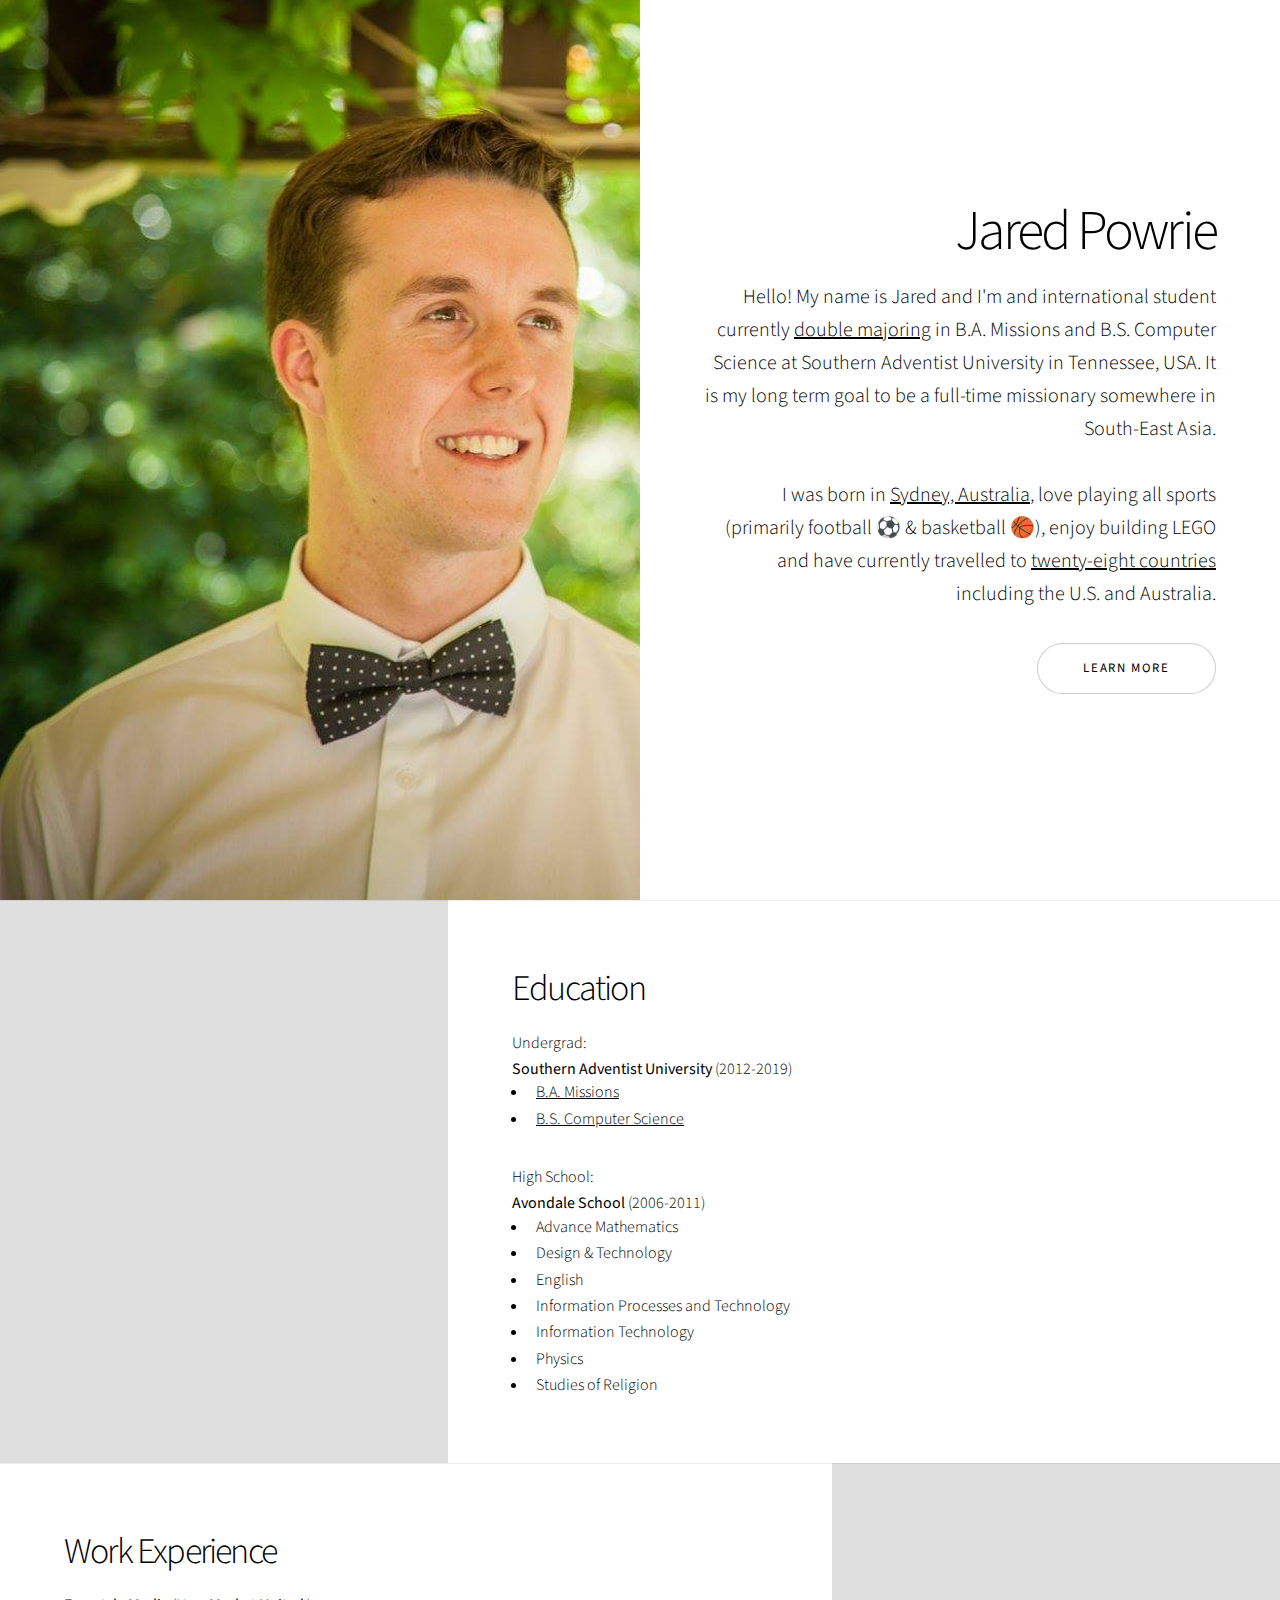
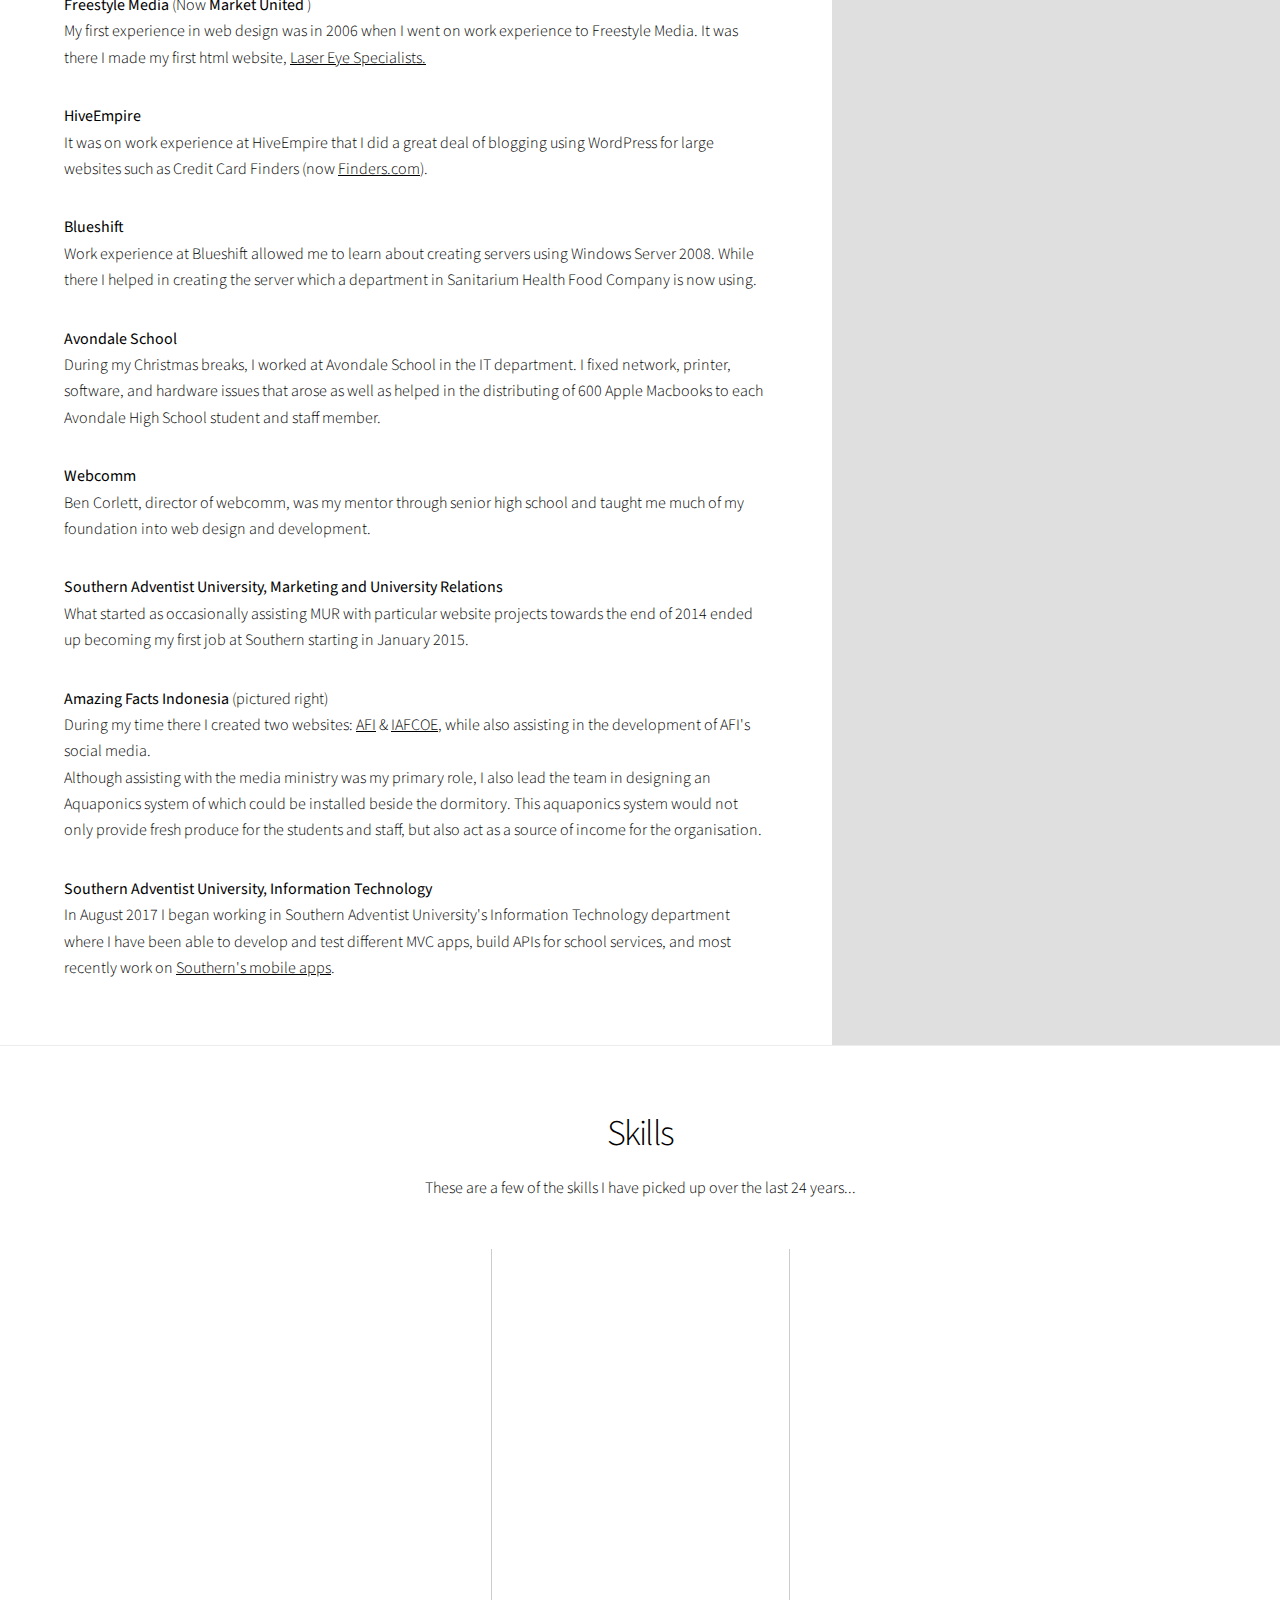
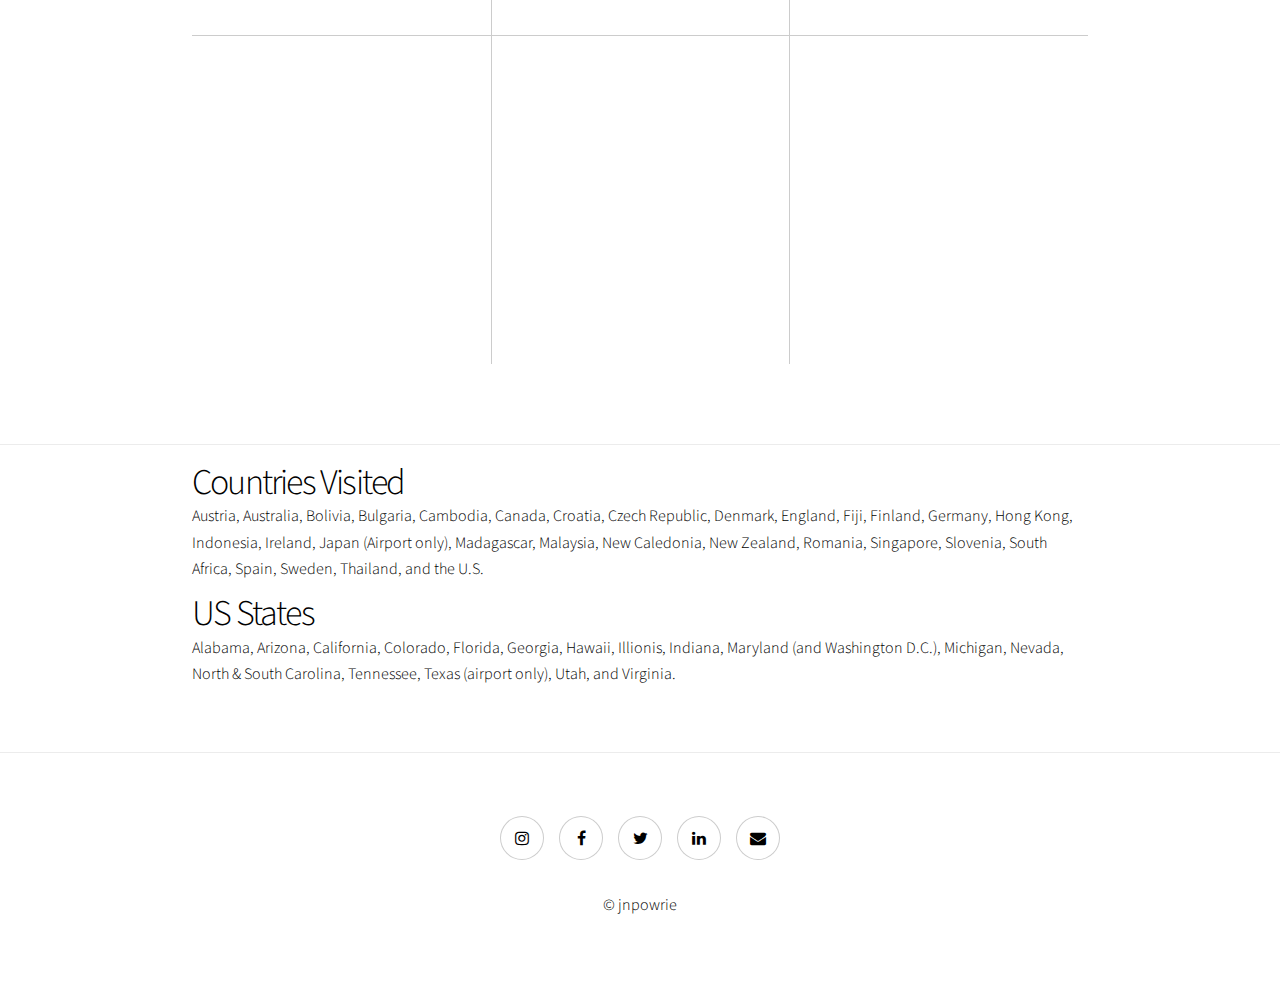
==== commit 25462e22: "Removed world map" ====
--- a/index.html
+++ b/index.html
@@ -215,11 +215,6 @@
 							<h2 style="margin-top:-25px">US States</h2>
 							<p style="margin-top:-20px">Alabama, Arizona, California, Colorado, Florida, Georgia, Hawaii, Illionis, Indiana, Maryland (and Washington D.C.), Michigan, Nevada, North &amp; South Carolina, Tennessee, Texas (airport only), Utah, and Virginia.</p>
 						</div>
-						<!-- <script src="worldmap/mapdata.js"></script>
-						<script src="worldmap/worldmap.js"></script> -->
-						<div>
-							<div style="min-width:300px;" id="map"></div>
-						</div>
 					</section>
 
 				<!-- Footer -->
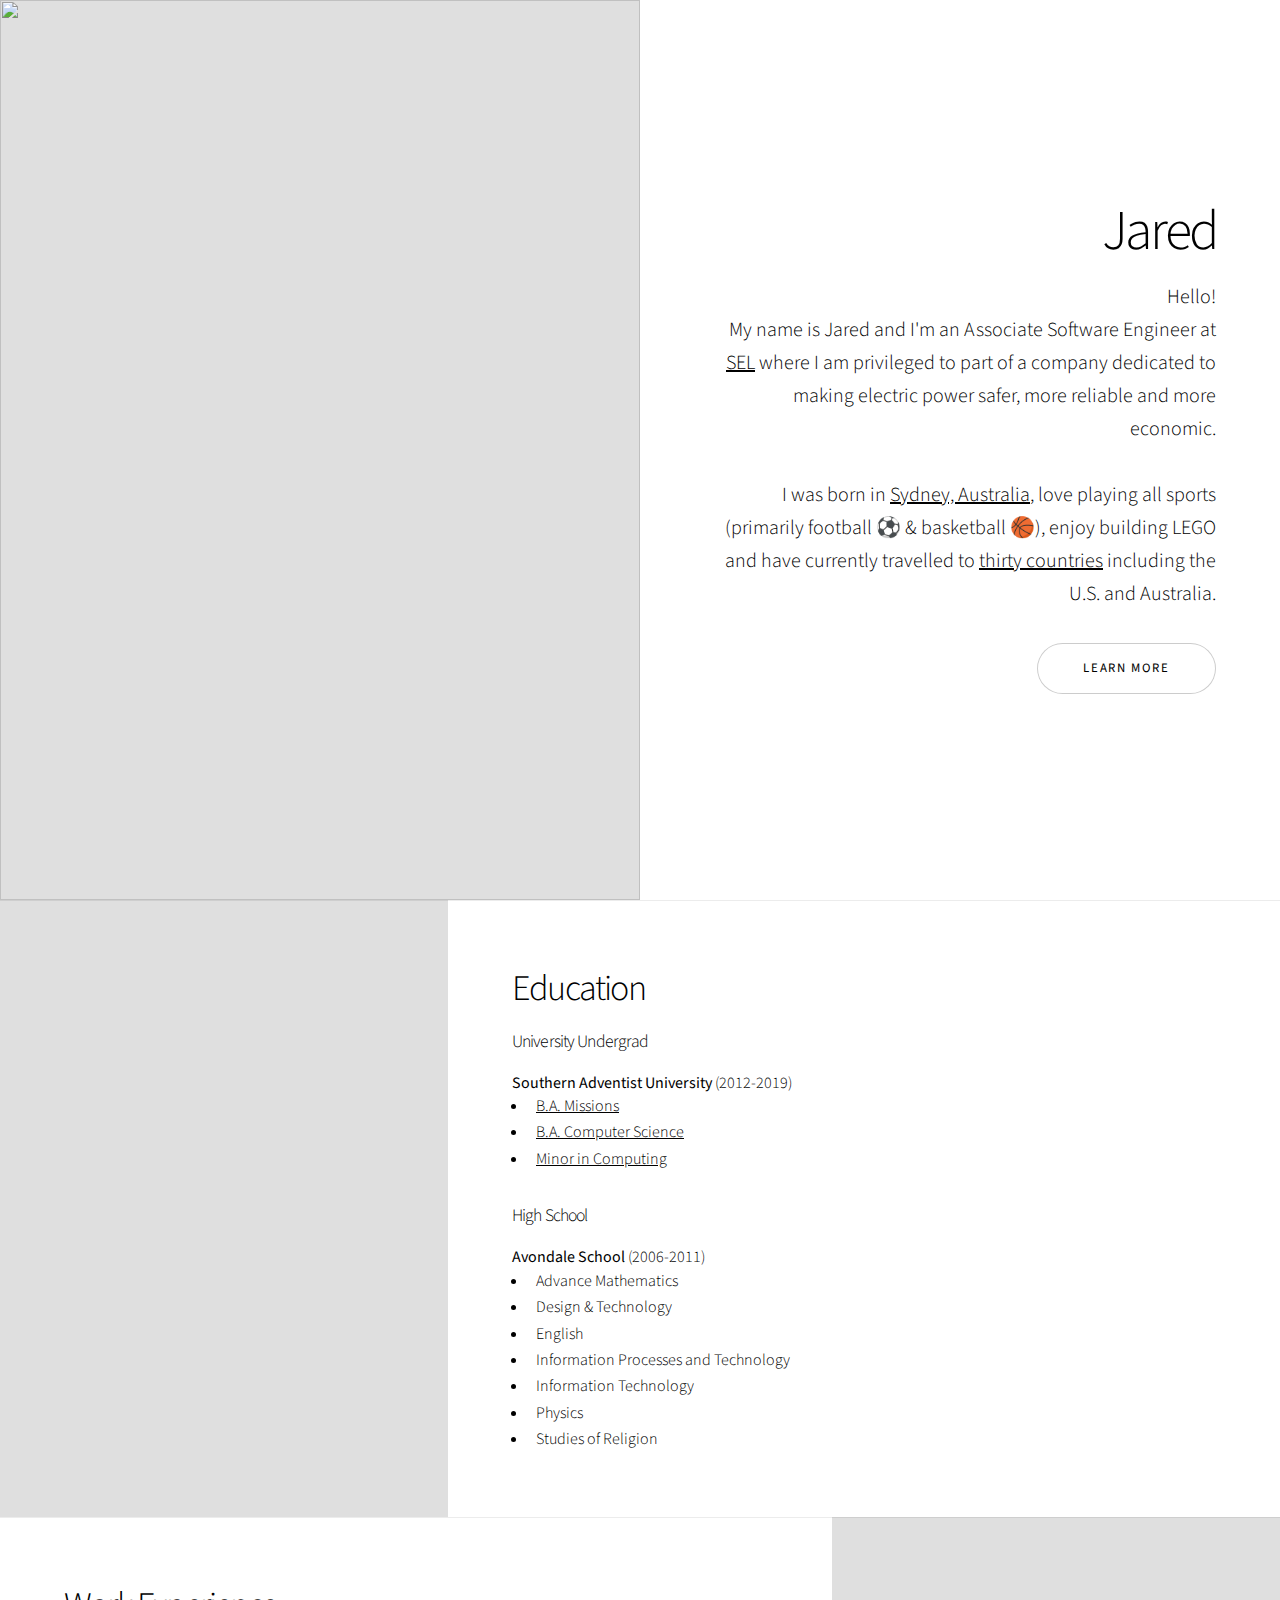
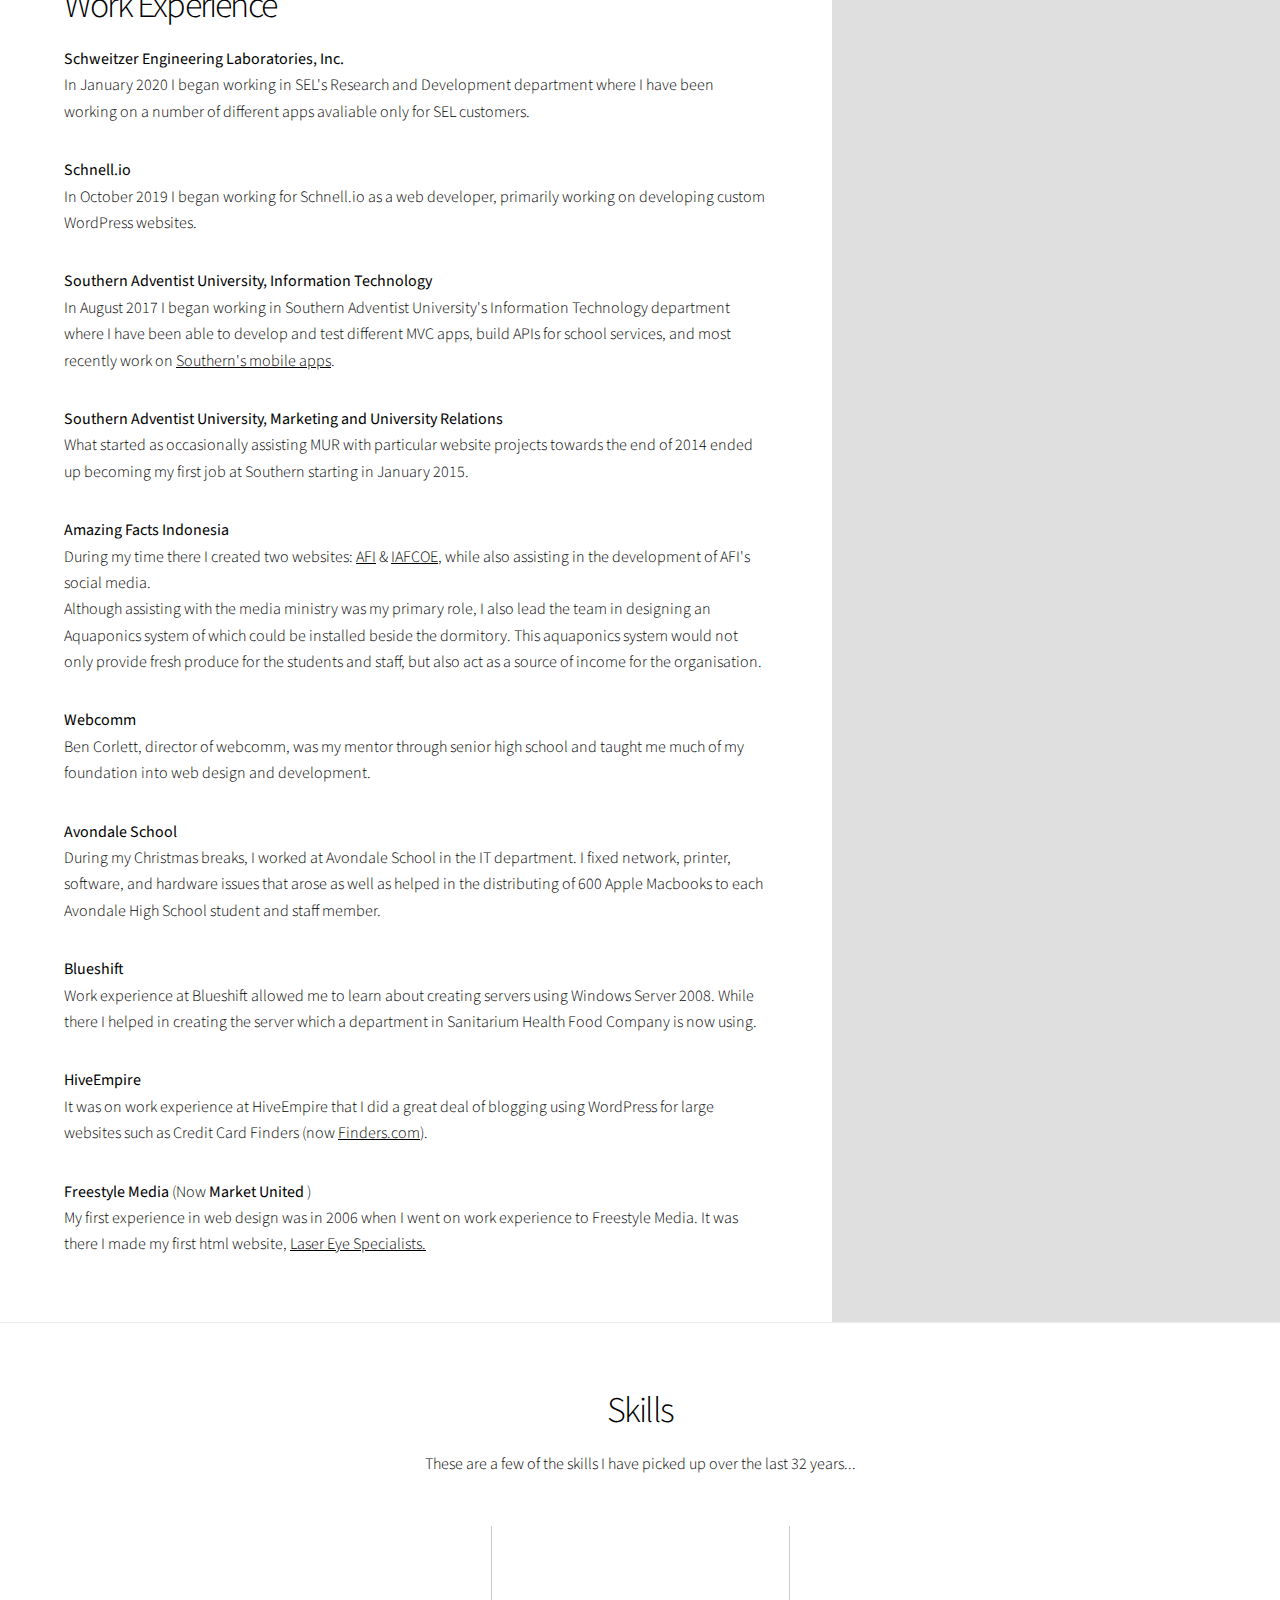
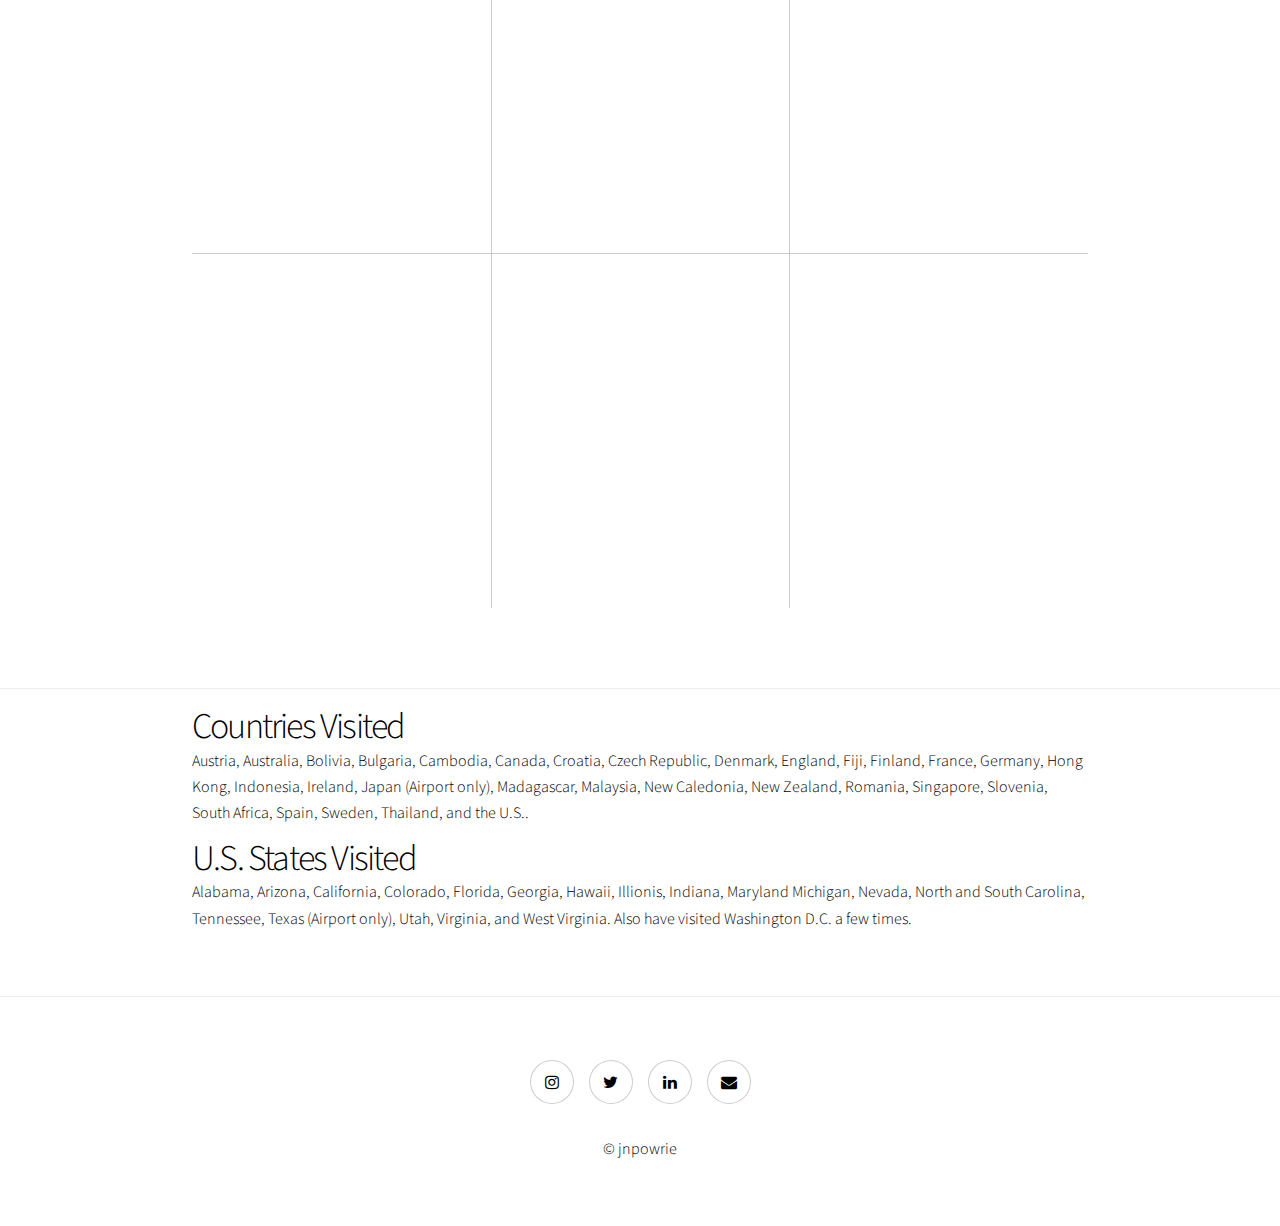
==== commit 01918180: "May 2020 update" ====
--- a/index.html
+++ b/index.html
@@ -23,222 +23,278 @@
 		</script>
 	</head>
 	<body>
-
 		<!-- Wrapper -->
-			<div id="wrapper" class="divided">
-
-				<!-- One -->
-					<section class="banner style1 orient-right content-align-right image-position-left fullscreen onload-image-fade-in onload-content-fade-left">
-						<div class="content">
-							<h1>Jared Powrie</h1>
-							<p class="major">Hello! My name is Jared and I'm and international student currently <a href="#education">double majoring</a> in B.A. Missions and B.S. Computer Science at Southern Adventist University</a> in Tennessee, USA. It is my long term goal to be a full-time missionary somewhere in South-East Asia.
-								<br /><br />I was born in <a href="http://sydney.com" target="_blank">Sydney, Australia</a>, love playing all sports (primarily football ⚽️ &amp; basketball 🏀), enjoy building LEGO and have currently travelled to <a href="#countries">twenty-eight countries</a> including the U.S. and Australia.</p>
-							<ul class="actions vertical">
-								<li><a href="#education" class="button big wide smooth-scroll-middle">Learn More</a></li>
-							</ul>
-						</div>
-						<div class="image">
-							<img src="images/jbanner.jpg" alt="" />
-						</div>
-					</section>
-
-				<!-- About Me --
-					<section class="spotlight style1 orient-right content-align-left image-position-center onscroll-image-fade-in" id="aboutme">
-						<div class="content">
-							<h2>About Me</h2>
-							<p>Who even am I?</p>
-						</div>
-						<div class="image">
-							<img src="images/jspotlight01.jpg" alt="" />
-						</div>
-					</section>-->
-
-				<!-- Education -->
-					<section class="spotlight style1 orient-right content-align-left image-position-center onscroll-image-fade-in" id="education">
-						<div class="content">
-							<h2>Education</h2>
-							<!--<p>Grad School: <br /><strong><a href="http://southern.edu" target="_blank" style="text-decoration: none;">Southern Adventist University</a></strong> (2018-2020)</p>
-								<ul style="margin-top: -35px;">
-									<li><a href="http://www.southern.edu/graduatestudies/master-of-science-in-global-community-development.html" target="_blank">M.S. Global Community Development</a></li>
-								</ul>-->
-
-							<p>Undergrad: <br /><strong><a href="http://southern.edu" target="_blank" style="text-decoration: none;">Southern Adventist University</a></strong> (2012-2019)</p>
-								<ul style="margin-top: -35px;">
-									<li><a href="http://www.southern.edu/academics/academic-sites/religion/undergraduate/bamissions.html" target="_blank">B.A. Missions</a></li>
-									<li><a href="http://www.southern.edu/academics/academic-sites/computing/academics/bscomputersci.html" target="_blank">B.S. Computer Science</a></li>
-								</ul>
-
-							<p>High School: <br /><strong><a href="http://www.avondaleschool.nsw.edu.au" target="_blank" style="text-decoration: none;">Avondale School</a></strong> (2006-2011)</p>
-								<ul style="margin-top: -35px;">
-									<li>Advance Mathematics</li>
-									<li>Design &amp; Technology</li>
-									<li>English</li>
-									<li>Information Processes and Technology</li>
-									<li>Information Technology</li>
-									<li>Physics</li>
-									<li>Studies of Religion</li>
-								</ul>
-								<!--<ul class="actions vertical">
-									<li><a href="#" class="button">Learn More</a></li>
-								</ul>-->
-						</div>
-						<div class="image">
-							<img src="images/jspotlight03.jpg" alt="" />
-						</div>
-					</section>
-
-				<!-- Experience -->
-					<section class="spotlight style1 orient-left content-align-left image-position-center onscroll-image-fade-in" id="experience">
-						<div class="content">
-							<h2>Work Experience</h2>
-							<p>
-								<strong>
-									<a href="https://www.linkedin.com/company/freestyle-media" target="_blank" style="text-decoration: none;">Freestyle Media</a>
-								</strong>
-								(Now
-								<strong>
-									<a href="https://www.linkedin.com/company/market-united" target="_blank" style="text-decoration: none;">Market United</a>
-								</strong>)
-								<br />My first experience in web design was in 2006 when I went on work experience to Freestyle Media. It was there I made my
-								first html website,
-								<a href="http://lasereyespecialists.com.au">Laser Eye Specialists.</a>
-							</p>
-							<p>
-								<strong>
-									<a href="http://www.hiveempire.com" target="_blank" style="text-decoration: none;">HiveEmpire</a>
-								</strong>
-								<br />It was on work experience at HiveEmpire that I did a great deal of blogging using WordPress for large websites such as Credit
-								Card Finders (now <a href="http://www.finders.com" target="_blank">Finders.com</a>).
-							</p>
-							<p>
-							<strong>
-								<a href="http://www.blueshift.com.au" target="_blank" style="text-decoration: none;">Blueshift</a>
-							</strong>
-							<br />Work experience at Blueshift allowed me to learn about creating servers using Windows Server 2008. While there I helped in
-							creating the server which a department in Sanitarium Health Food Company is now using.
-							</p>
-							<p>
-								<strong>
-									<a href="http://www.avondaleschool.nsw.edu.au" target="_blank" style="text-decoration: none;">Avondale School</a>
-								</strong>
-								<br />During my Christmas breaks, I worked at Avondale School in the IT department. I fixed network, printer, software, and hardware
-								issues that arose as well as helped in the distributing of 600 Apple Macbooks to each Avondale High School student and staff
-								member.
-							</p>
-							<p>
-								<strong>
-									<a href="http://www.webcomm.com.au" target="_blank" style="text-decoration: none;">Webcomm</a>
-								</strong>
-								<br />Ben Corlett, director of webcomm, was my mentor through senior high school and taught me much of my foundation into web
-								design and development.
-							</p>
-							<p>
-								<strong>
-									<a href="https://www.southern.edu/MUR" target="_blank" style="text-decoration: none;">Southern Adventist University, Marketing and University Relations</a>
-								</strong>
-								<br />What started as occasionally assisting MUR with particular website projects towards the end of 2014 ended up becoming my
-								first job at Southern starting in January 2015.
-							</p>
-							<p>
-								<strong>
-									<a href="http://www.amazingfacts.id" target="_blank" style="text-decoration: none;">Amazing Facts Indonesia</strong>
-								</a> (pictured right)
-								<br />During my time there I created two websites:
-								<a href="http://www.amazingfacts.id">AFI</a> &amp;
-								<a href="http://www.iafcoe.org">IAFCOE</a>, while also assisting in the development of AFI's social media.
-								<br />Although assisting with the media ministry was my primary role, I also lead the team in designing an Aquaponics system of
-								which could be installed beside the dormitory. This aquaponics system would not only provide fresh produce for the students
-								and staff, but also act as a source of income for the organisation.
-							</p>
-							<p>
-								<strong>
-									<a href="https://www.southern.edu/it" target="_blank" style="text-decoration: none;">Southern Adventist University, Information Technology</a>
-								</strong>
-								<br />In August 2017 I began working in Southern Adventist University's Information Technology department where I have been able
-								to develop and test different MVC apps, build APIs for school services, and most recently work on <a href="http://southern.edu/mobileapps" target="_blank">Southern's mobile apps</a>.
-							</p>
-						</div>
-						<div class="image">
-							<img src="images/jspotlight02.jpg" alt="" />
-						</div>
-					</section>
-
-				<!-- Skills -->
-					<section class="wrapper style1 align-center">
-						<div class="inner">
-							<h2>Skills</h2>
-							<p>These are a few of the skills I have picked up over the last 24 years...</p>
-							<div class="items style1 medium onscroll-fade-in">
-								<section>
-									<span class="icon style2 major fa-users"></span>
-									<h3>Human interaction skills</h3>
-									<p>Can talk to anyone from any walk of life about (almost) anything.</p>
-								</section>
-								<section>
-									<span class="icon style2 major fa-html5"></span>
-									<h3>Web</h3>
-									<p>Fluent in HTML and CSS</p>
-									<p>Have worked with Javascript, PHP, JQuery, AngularJS, Bootstrap and SQL</p>
-									<p>WordPress, Wix</p>
-								</section>
-								<section>
-									<span class="icon style2 major fa-code"></span>
-									<h3>Computer Languages</h3>
-									<p>Experience working with C, C++, C#, Python, VHDL and MIPS Assembly Language</p>
-								</section>
-								<section>
-									<span class="icon style2 major fa-bar-chart"></span>
-									<h3>Adobe Software</h3>
-									<p>Photoshop, Illustrator, InDesign, Lightroom, Bridge, Animate, Dreamweaver and Fireworks</p>
-								</section>
-								<section>
-									<span class="icon style2 major fa-files-o"></span>
-									<h3>Microsoft</h3>
-									<p>Word, PowerPoint, Excel, Outlook and OneNote</p>
-									<p>Experience working with Microsoft Access</p>
-								</section>
-								<section>
-									<span class="icon style2 major fa-windows"></span>
-									<h3>Operating Systems</h3>
-									<p>Very familiar and comfortable in using <a href="http://apple.com/macos" target="_blank">macOS</a> or <a href="http://microsoft.com/windows" target="_blank">Windows</a>.</p>
-								</section>
-
-							</div>
-						</div>
-					</section>
-
-				<!-- Countries -->
-					<section class="spotlight style1 orient-left content-align-left image-position-center onscroll-image-fade-in" id="countries">
-						<div class="content">
-							<h2 style="margin-top:-50px">Countries Visited</h2>
-							<p style="margin-top:-20px;">Austria, Australia, Bolivia, Bulgaria, Cambodia, Canada, Croatia, Czech Republic, Denmark, England, Fiji, Finland, Germany, Hong Kong, Indonesia, Ireland, Japan (Airport only), Madagascar, Malaysia, New Caledonia, New Zealand, Romania, Singapore, Slovenia, South Africa, Spain, Sweden, Thailand, and the U.S.</p>
-							<h2 style="margin-top:-25px">US States</h2>
-							<p style="margin-top:-20px">Alabama, Arizona, California, Colorado, Florida, Georgia, Hawaii, Illionis, Indiana, Maryland (and Washington D.C.), Michigan, Nevada, North &amp; South Carolina, Tennessee, Texas (airport only), Utah, and Virginia.</p>
-						</div>
-					</section>
-
-				<!-- Footer -->
-					<footer class="wrapper style1 align-center">
-						<div class="inner">
-							<ul class="icons">
-								<li><a href="http://instagram.com/jnpowrie" target="_blank" class="icon style2 fa-instagram"><span class="label">Instagram</span></a></li>
-								<li><a href="http://facebook.com/jnpowrie" target="_blank" class="icon style2 fa-facebook"><span class="label">Facebook</span></a></li>
-								<li><a href="http://twitter.com/jnpowrie" target="_blank" class="icon style2 fa-twitter"><span class="label">Twitter</span></a></li>
-								<li><a href="http://linkedin.com/in/jnpowrie" target="_blank" class="icon style2 fa-linkedin"><span class="label">LinkedIn</span></a></li>
-								<li><a href="mailto:jnpowrie@southern.edu" target="_blank" class="icon style2 fa-envelope"><span class="label">Email</span></a></li>
-							</ul>
-							<p>&copy; jnpowrie</p>
-						</div>
-					</footer>
-			</div>
-
-		<!-- Scripts -->
-			<script src="assets/js/jquery.min.js"></script>
-			<script src="assets/js/jquery.scrollex.min.js"></script>
-			<script src="assets/js/jquery.scrolly.min.js"></script>
-			<script src="assets/js/skel.min.js"></script>
-			<script src="assets/js/util.js"></script>
-			<script src="assets/js/main.js"></script>
-
+		<div id="wrapper" class="divided">
+		<!-- Intro -->
+			<section class="banner style1 orient-right content-align-right image-position-left fullscreen onload-image-fade-in onload-content-fade-left">
+				<div class="content">
+					<h1>Jared</h1>
+					<p class="major">Hello!<br /> My name is Jared and I'm an Associate Software Engineer at <a href="https://selinc.com">SEL</a> where I am privileged to part of a company dedicated to making electric power safer, more reliable and more economic.
+						<!-- It is my long term goal to be a full-time missionary somewhere in South-East Asia. -->
+						<br /><br />I was born in <a href="http://sydney.com" target="_blank">Sydney, Australia</a>, love playing all sports (primarily football ⚽️ &amp; basketball 🏀), enjoy building LEGO and have currently travelled to <a href="#countries">thirty countries</a> including the U.S. and Australia.</p>
+					<ul class="actions vertical">
+						<li><a href="#education" class="button big wide smooth-scroll-middle">Learn More</a></li>
+					</ul>
+				</div>
+				<div class="image">
+					<img src="images/banner.jpeg" alt="" />
+				</div>
+			</section>
+		<!-- Education -->
+			<section class="spotlight style1 orient-right content-align-left image-position-center onscroll-image-fade-in" id="education">
+				<div class="content">
+					<h2>Education</h2>
+					<!--<p>Grad School: <br /><strong><a href="http://southern.edu" target="_blank" style="text-decoration: none;">Southern Adventist University</a></strong> (2018-2020)</p>
+						<ul style="margin-top: -35px;">
+							<li><a href="http://www.southern.edu/graduatestudies/master-of-science-in-global-community-development.html" target="_blank">M.S. Global Community Development</a></li>
+						</ul>-->
+
+					<h4>University Undergrad</h4>
+						<p><strong><a href="http://southern.edu" target="_blank" style="text-decoration: none;">Southern Adventist University</a></strong> (2012-2019)</p>
+						<ul style="margin-top: -35px;">
+							<li><a href="https://www.southern.edu/academics/academic-sites/religion/undergraduate/bamissions.html" target="_blank">B.A. Missions</a></li>
+							<li><a href="https://www.southern.edu/academics/academic-sites/computing/academics/bacomputer.html" target="_blank">B.A. Computer Science</a></li>
+							<li><a href="https://www.southern.edu/academics/academic-sites/computing/academics/" target="_blank">Minor in Computing</a></li>
+						</ul>
+
+					<h4>High School</h4>
+						<p><strong><a href="http://www.avondaleschool.nsw.edu.au" target="_blank" style="text-decoration: none;">Avondale School</a></strong> (2006-2011)</p>
+						<ul style="margin-top: -35px;">
+							<li>Advance Mathematics</li>
+							<li>Design &amp; Technology</li>
+							<li>English</li>
+							<li>Information Processes and Technology</li>
+							<li>Information Technology</li>
+							<li>Physics</li>
+							<li>Studies of Religion</li>
+						</ul>
+						<!--<ul class="actions vertical">
+							<li><a href="#" class="button">Learn More</a></li>
+						</ul>-->
+				</div>
+				<div class="image">
+					<img src="images/grad.jpeg" alt="" />
+				</div>
+			</section>
+		<!-- Experience -->
+			<section class="spotlight style1 orient-left content-align-left image-position-center onscroll-image-fade-in" id="experience">
+				<div class="content">
+					<h2>Work Experience</h2>
+					<p>
+						<strong>
+							<a href="https://www.selinc.com" target="_blank" style="text-decoration: none;">Schweitzer Engineering Laboratories, Inc.</a>
+						</strong>
+						<br />In January 2020 I began working in SEL's Research and Development department where I have been working on a number of different apps avaliable only for SEL customers.
+					</p>
+					<p>
+						<strong>
+							<a href="https://schnell.io" target="_blank" style="text-decoration: none;">Schnell.io</a>
+						</strong>
+						<br />In October 2019 I began working for Schnell.io as a web developer, primarily working on developing custom WordPress websites.
+					</p>
+					<p>
+						<strong>
+							<a href="https://www.southern.edu/it" target="_blank" style="text-decoration: none;">Southern Adventist University, Information Technology</a>
+						</strong>
+						<br />In August 2017 I began working in Southern Adventist University's Information Technology department where I have been able
+						to develop and test different MVC apps, build APIs for school services, and most recently work on <a href="http://southern.edu/mobileapps" target="_blank">Southern's mobile apps</a>.
+					</p>
+					<p>
+						<strong>
+							<a href="https://www.southern.edu/mur" target="_blank" style="text-decoration: none;">Southern Adventist University, Marketing and University Relations</a>
+						</strong>
+						<br />What started as occasionally assisting MUR with particular website projects towards the end of 2014 ended up becoming my
+						first job at Southern starting in January 2015.
+					</p>
+					<p>
+						<strong>
+							<a href="http://www.amazingfacts.id" target="_blank" style="text-decoration: none;">Amazing Facts Indonesia</strong>
+						</a>
+						<br />During my time there I created two websites:
+						<a href="http://www.amazingfacts.id" target="_blank">AFI</a> &amp;
+						<a href="http://www.iafcoe.org" target="_blank">IAFCOE</a>, while also assisting in the development of AFI's social media.
+						<br />Although assisting with the media ministry was my primary role, I also lead the team in designing an Aquaponics system of
+						which could be installed beside the dormitory. This aquaponics system would not only provide fresh produce for the students
+						and staff, but also act as a source of income for the organisation.
+					</p>
+					<p>
+						<strong>
+							<a href="http://www.webcomm.com.au" target="_blank" style="text-decoration: none;">Webcomm</a>
+						</strong>
+						<br />Ben Corlett, director of webcomm, was my mentor through senior high school and taught me much of my foundation into web
+						design and development.
+					</p>
+					<p>
+						<strong>
+							<a href="http://www.avondaleschool.nsw.edu.au" target="_blank" style="text-decoration: none;">Avondale School</a>
+						</strong>
+						<br />During my Christmas breaks, I worked at Avondale School in the IT department. I fixed network, printer, software, and hardware
+						issues that arose as well as helped in the distributing of 600 Apple Macbooks to each Avondale High School student and staff
+						member.
+					</p>
+					<p>
+						<strong>
+							<a href="http://www.blueshift.com.au" target="_blank" style="text-decoration: none;">Blueshift</a>
+						</strong>
+						<br />Work experience at Blueshift allowed me to learn about creating servers using Windows Server 2008. While there I helped in
+						creating the server which a department in Sanitarium Health Food Company is now using.
+						</p>
+					<p>
+						<strong>
+							<a href="http://www.hiveempire.com" target="_blank" style="text-decoration: none;">HiveEmpire</a>
+						</strong>
+						<br />It was on work experience at HiveEmpire that I did a great deal of blogging using WordPress for large websites such as Credit
+						Card Finders (now <a href="http://www.finders.com" target="_blank">Finders.com</a>).
+					</p>
+					<p>
+						<strong>
+							<a href="https://www.linkedin.com/company/freestyle-media" target="_blank" style="text-decoration: none;">Freestyle Media</a>
+						</strong>
+						(Now
+						<strong>
+							<a href="https://www.linkedin.com/company/market-united" target="_blank" style="text-decoration: none;">Market United</a>
+						</strong>)
+						<br />My first experience in web design was in 2006 when I went on work experience to Freestyle Media. It was there I made my
+						first html website,
+						<a href="http://lasereyespecialists.com.au">Laser Eye Specialists.</a>
+					</p>
+				</div>
+				<div class="image">
+					<img src="images/work.jpg" alt="" />
+				</div>
+			</section>
+		<!-- Skills -->
+			<section class="wrapper style1 align-center">
+				<div class="inner">
+					<h2>Skills</h2>
+					<p>These are a few of the skills I have picked up over the last <span id="demo"></span> years...</p>
+					<script>
+					function myAge(d1, d2){
+							d1 = d1 || new Date(1993, 09);
+							d2 = d2 || new Date();
+							var diff = d2.getTime() - d1.getTime();
+							return Math.floor(diff / (1000 * 60 * 60 * 24 * 365.25));
+						}
+					document.getElementById("demo").innerHTML = myAge();
+					</script>
+					<div class="items style1 medium onscroll-fade-in">
+						<section>
+							<span class="icon style2 major fa-users"></span>
+							<h3>Human interaction skills</h3>
+							<p>Can talk to anyone from any walk of life about (almost) anything.</p>
+						</section>
+						<section>
+							<span class="icon style2 major fa-html5"></span>
+							<h3>Web</h3>
+							<p>Experience with HTML, CSS, Javascript, Java, PHP, JQuery, Go, AngularJS, Bootstrap and SQL</p>
+							<p>WordPress, Wix, Squarespace</p>
+						</section>
+						<section>
+							<span class="icon style2 major fa-code"></span>
+							<h3>Computer Languages</h3>
+							<p>Experience with C, C++, C#, Java, Python, VHDL and MIPS Assembly Language</p>
+						</section>
+						<section>
+							<span class="icon style2 major fa-bar-chart"></span>
+							<h3>Adobe Software</h3>
+							<p>Experience with Photoshop, Illustrator, InDesign, Lightroom, Bridge, Animate, Dreamweaver and Fireworks</p>
+						</section>
+						<section>
+							<span class="icon style2 major fa-files-o"></span>
+							<h3>Microsoft</h3>
+							<p>Experience with Word, PowerPoint, Excel, Outlook and OneNote</p>
+							<p>Limited experience with Microsoft Access</p>
+						</section>
+						<section>
+							<span class="icon style2 major fa-windows"></span>
+							<h3>Operating Systems</h3>
+							<p>Very familiar and comfortable in using <a href="http://apple.com/macos" target="_blank">macOS</a>, <a href="http://microsoft.com/windows" target="_blank">Windows</a> or Linux.</p>
+						</section>
+
+					</div>
+				</div>
+			</section>
+		<!-- Countries -->
+			<section class="spotlight style1 orient-left content-align-left image-position-center onscroll-image-fade-in" id="countries">
+				<div class="content">
+					<h2 style="margin-top:-50px">Countries Visited</h2>
+					<p style="margin-top:-20px;">
+						<a href="https://wikipedia.org/wiki/Austria" target="_blank" style="text-decoration: none;">Austria</a>,
+						<a href="https://wikipedia.org/wiki/Australia" target="_blank" style="text-decoration: none;">Australia</a>,
+						<a href="https://wikipedia.org/wiki/Bolivia" target="_blank" style="text-decoration: none;">Bolivia</a>,
+						<a href="https://wikipedia.org/wiki/Bulgaria" target="_blank" style="text-decoration: none;">Bulgaria</a>,
+						<a href="https://wikipedia.org/wiki/Cambodia" target="_blank" style="text-decoration: none;">Cambodia</a>,
+						<a href="https://wikipedia.org/wiki/Canada" target="_blank" style="text-decoration: none;">Canada</a>,
+						<a href="https://wikipedia.org/wiki/Croatia" target="_blank" style="text-decoration: none;">Croatia</a>,
+						<a href="https://wikipedia.org/wiki/Czech_Republic" target="_blank" style="text-decoration: none;">Czech Republic</a>,
+						<a href="https://wikipedia.org/wiki/Denmark" target="_blank" style="text-decoration: none;">Denmark</a>,
+						<a href="https://wikipedia.org/wiki/England" target="_blank" style="text-decoration: none;">England</a>,
+						<a href="https://wikipedia.org/wiki/Fiji" target="_blank" style="text-decoration: none;">Fiji</a>,
+						<a href="https://wikipedia.org/wiki/Finland" target="_blank" style="text-decoration: none;">Finland</a>,
+						<a href="https://wikipedia.org/wiki/France" target="_blank" style="text-decoration: none;">France</a>,
+						<a href="https://wikipedia.org/wiki/Germany" target="_blank" style="text-decoration: none;">Germany</a>,
+						<a href="https://wikipedia.org/wiki/Hong_Kong" target="_blank" style="text-decoration: none;">Hong Kong</a>,
+						<a href="https://wikipedia.org/wiki/Indonesia" target="_blank" style="text-decoration: none;">Indonesia</a>,
+						<a href="https://wikipedia.org/wiki/Ireland" target="_blank" style="text-decoration: none;">Ireland</a>,
+						<a href="https://wikipedia.org/wiki/Japan" target="_blank" style="text-decoration: none;">Japan</a> (Airport only),
+						<a href="https://wikipedia.org/wiki/Madagascar" target="_blank" style="text-decoration: none;">Madagascar</a>,
+						<a href="https://wikipedia.org/wiki/Malaysia" target="_blank" style="text-decoration: none;">Malaysia</a>,
+						<a href="https://wikipedia.org/wiki/New_Caledonia" target="_blank" style="text-decoration: none;">New Caledonia</a>,
+						<a href="https://wikipedia.org/wiki/New_Zealand" target="_blank" style="text-decoration: none;">New Zealand</a>,
+						<a href="https://wikipedia.org/wiki/Romania" target="_blank" style="text-decoration: none;">Romania</a>,
+						<a href="https://wikipedia.org/wiki/Singapore" target="_blank" style="text-decoration: none;">Singapore</a>,
+						<a href="https://wikipedia.org/wiki/Slovenia" target="_blank" style="text-decoration: none;">Slovenia</a>,
+						<a href="https://wikipedia.org/wiki/South_Africa" target="_blank" style="text-decoration: none;">South Africa</a>,
+						<a href="https://wikipedia.org/wiki/Spain" target="_blank" style="text-decoration: none;">Spain</a>,
+						<a href="https://wikipedia.org/wiki/Sweden" target="_blank" style="text-decoration: none;">Sweden</a>,
+						<a href="https://wikipedia.org/wiki/Thailand" target="_blank" style="text-decoration: none;">Thailand</a>, and the 
+						<a href="https://wikipedia.org/wiki/United_States" target="_blank" style="text-decoration: none;">U.S.</a>.
+					</p>
+					<h2 style="margin-top:-25px">U.S. States Visited</h2>
+					<p style="margin-top:-20px">
+						<a href="https://wikipedia.org/wiki/Alabama" target="_blank" style="text-decoration: none;">Alabama</a>,
+						<a href="https://wikipedia.org/wiki/Arizona" target="_blank" style="text-decoration: none;">Arizona</a>,
+						<a href="https://wikipedia.org/wiki/California" target="_blank" style="text-decoration: none;">California</a>,
+						<a href="https://wikipedia.org/wiki/Colorado" target="_blank" style="text-decoration: none;">Colorado</a>,
+						<a href="https://wikipedia.org/wiki/Florida" target="_blank" style="text-decoration: none;">Florida</a>,
+						<a href="https://wikipedia.org/wiki/Georgia" target="_blank" style="text-decoration: none;">Georgia</a>,
+						<a href="https://wikipedia.org/wiki/Hawaii" target="_blank" style="text-decoration: none;">Hawaii</a>,
+						<a href="https://wikipedia.org/wiki/Illionis" target="_blank" style="text-decoration: none;">Illionis</a>,
+						<a href="https://wikipedia.org/wiki/Indiana" target="_blank" style="text-decoration: none;">Indiana</a>,
+						<a href="https://wikipedia.org/wiki/Maryland" target="_blank" style="text-decoration: none;">Maryland</a>
+						<a href="https://wikipedia.org/wiki/Michigan" target="_blank" style="text-decoration: none;">Michigan</a>,
+						<a href="https://wikipedia.org/wiki/Nevada" target="_blank" style="text-decoration: none;">Nevada</a>,
+						<a href="https://wikipedia.org/wiki/North_Carolina" target="_blank" style="text-decoration: none;">North</a> and
+						<a href="https://wikipedia.org/wiki/South_Carolina" target="_blank" style="text-decoration: none;">South Carolina</a>,
+						<a href="https://wikipedia.org/wiki/Tennessee" target="_blank" style="text-decoration: none;">Tennessee</a>,
+						<a href="https://wikipedia.org/wiki/Texas" target="_blank" style="text-decoration: none;">Texas</a> (Airport only),
+						<a href="https://wikipedia.org/wiki/Utah" target="_blank" style="text-decoration: none;">Utah</a>,
+						<a href="https://wikipedia.org/wiki/Virginia" target="_blank" style="text-decoration: none;">Virginia</a>, and
+						<a href="https://wikipedia.org/wiki/West_Virginia" target="_blank" style="text-decoration: none;">West Virginia</a>. Also have visited
+						<a href="https://wikipedia.org/wiki/Washington,_D.C." target="_blank" style="text-decoration: none;">Washington D.C.</a> a few times.
+					</p>
+				</div>
+			</section>
+		<!-- Footer -->
+			<footer class="wrapper style1 align-center">
+				<div class="inner">
+					<ul class="icons">
+						<li><a href="http://instagram.com/jnpowrie" target="_blank" class="icon style2 fa-instagram"><span class="label">Instagram</span></a></li>
+						<li><a href="http://twitter.com/jnpowrie" target="_blank" class="icon style2 fa-twitter"><span class="label">Twitter</span></a></li>
+						<li><a href="http://linkedin.com/in/jnpowrie" target="_blank" class="icon style2 fa-linkedin"><span class="label">LinkedIn</span></a></li>
+						<!-- <li><a href="https://www.tiktok.com/@jnpowrie" target="_blank" class="icon style2 fa-tiktok"><span class="label">TikTok</span></a></li> -->
+						<li><a href="mailto:jnpowrie@southern.edu" target="_blank" class="icon style2 fa-envelope"><span class="label">Email</span></a></li>
+					</ul>
+					<p>&copy; jnpowrie</p>
+				</div>
+			</footer>
+		</div>
+	<!-- Scripts -->
+		<script src="assets/js/jquery.min.js"></script>
+		<script src="assets/js/jquery.scrollex.min.js"></script>
+		<script src="assets/js/jquery.scrolly.min.js"></script>
+		<script src="assets/js/skel.min.js"></script>
+		<script src="assets/js/util.js"></script>
+		<script src="assets/js/main.js"></script>
 	</body>
-</html>
+</html>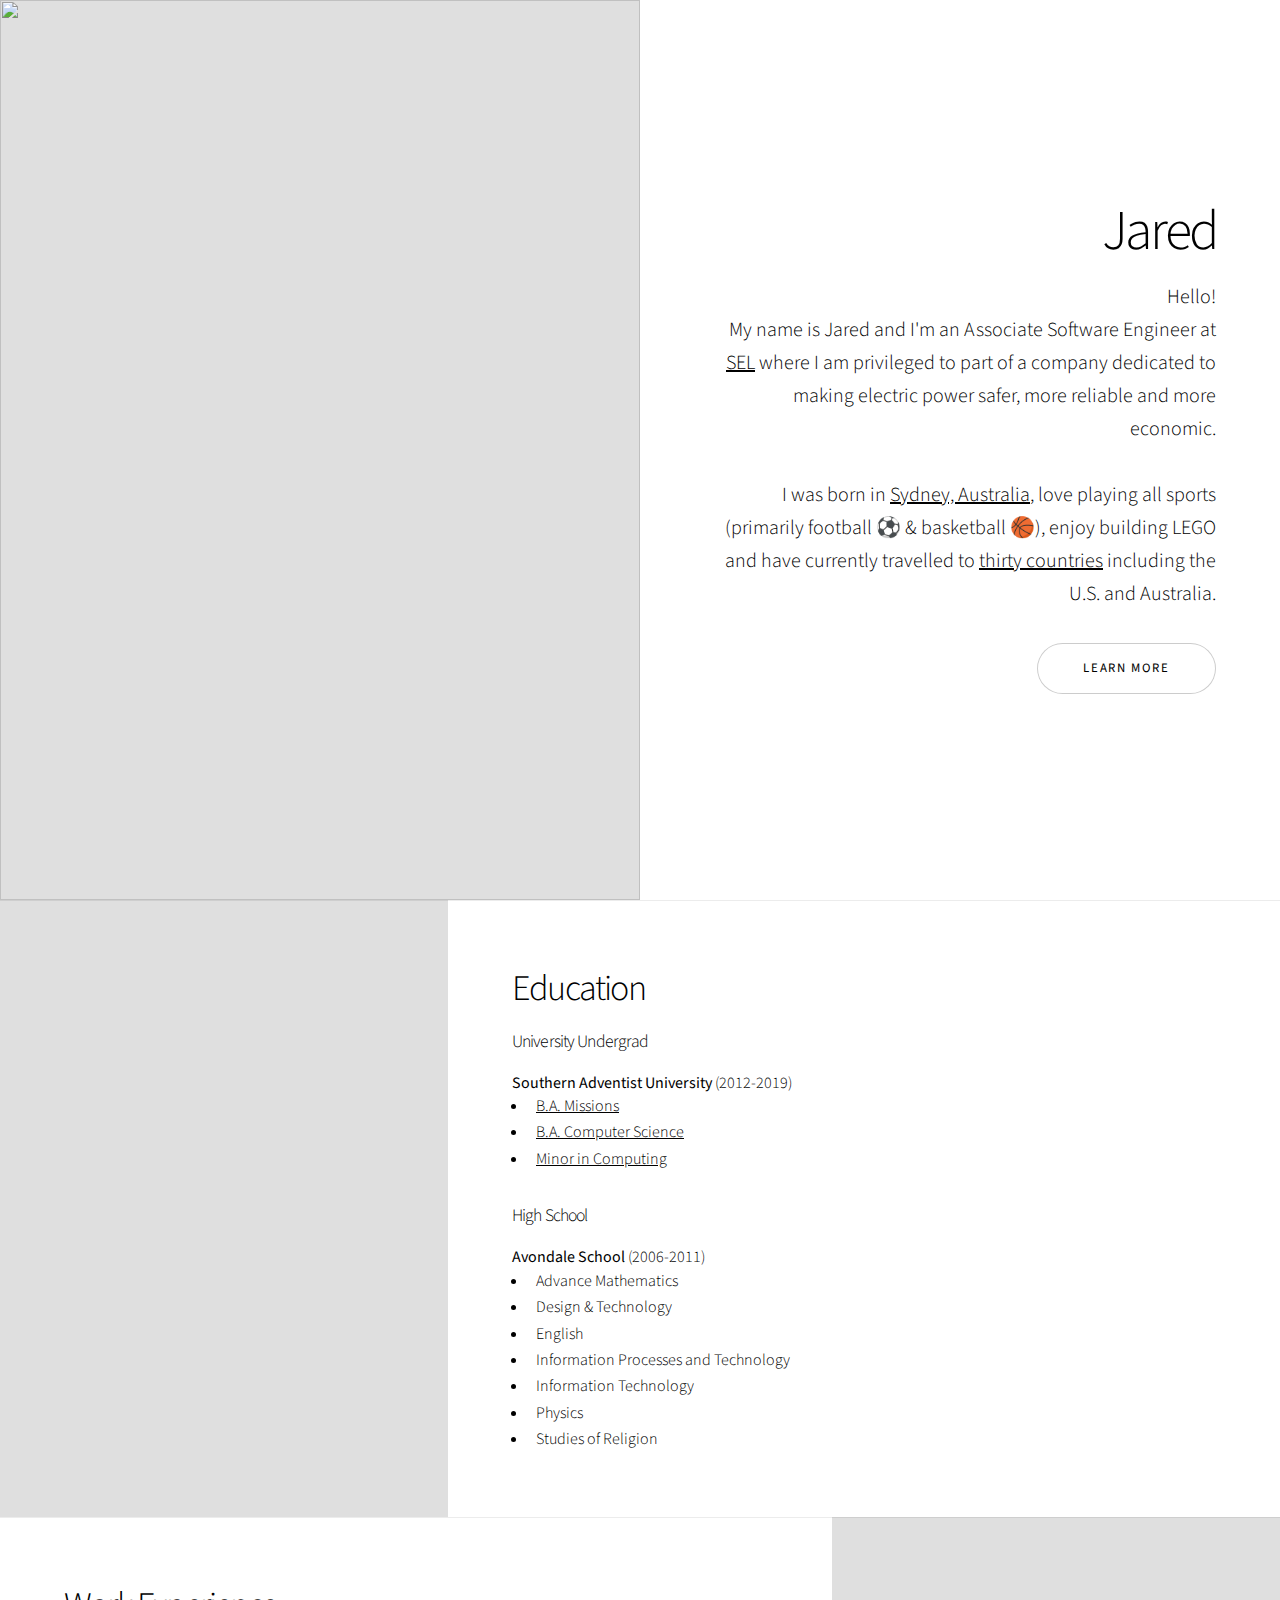
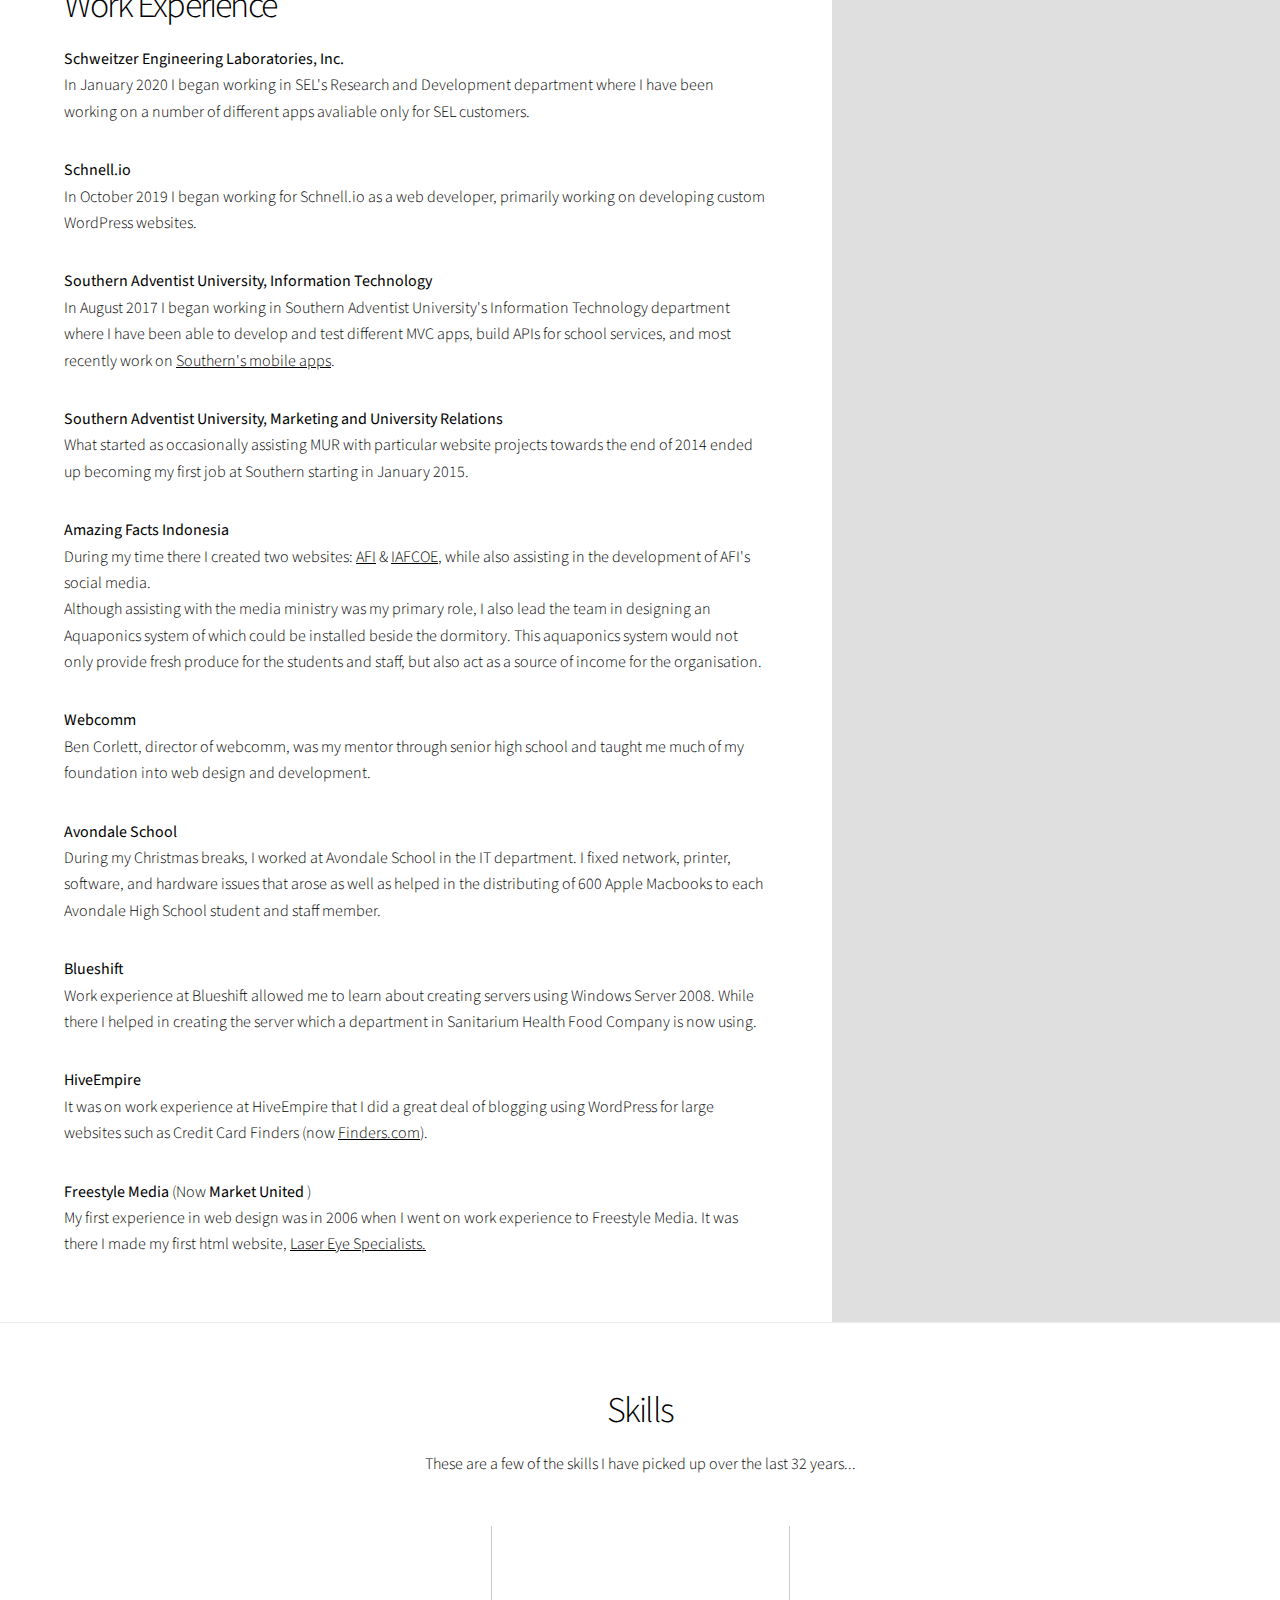
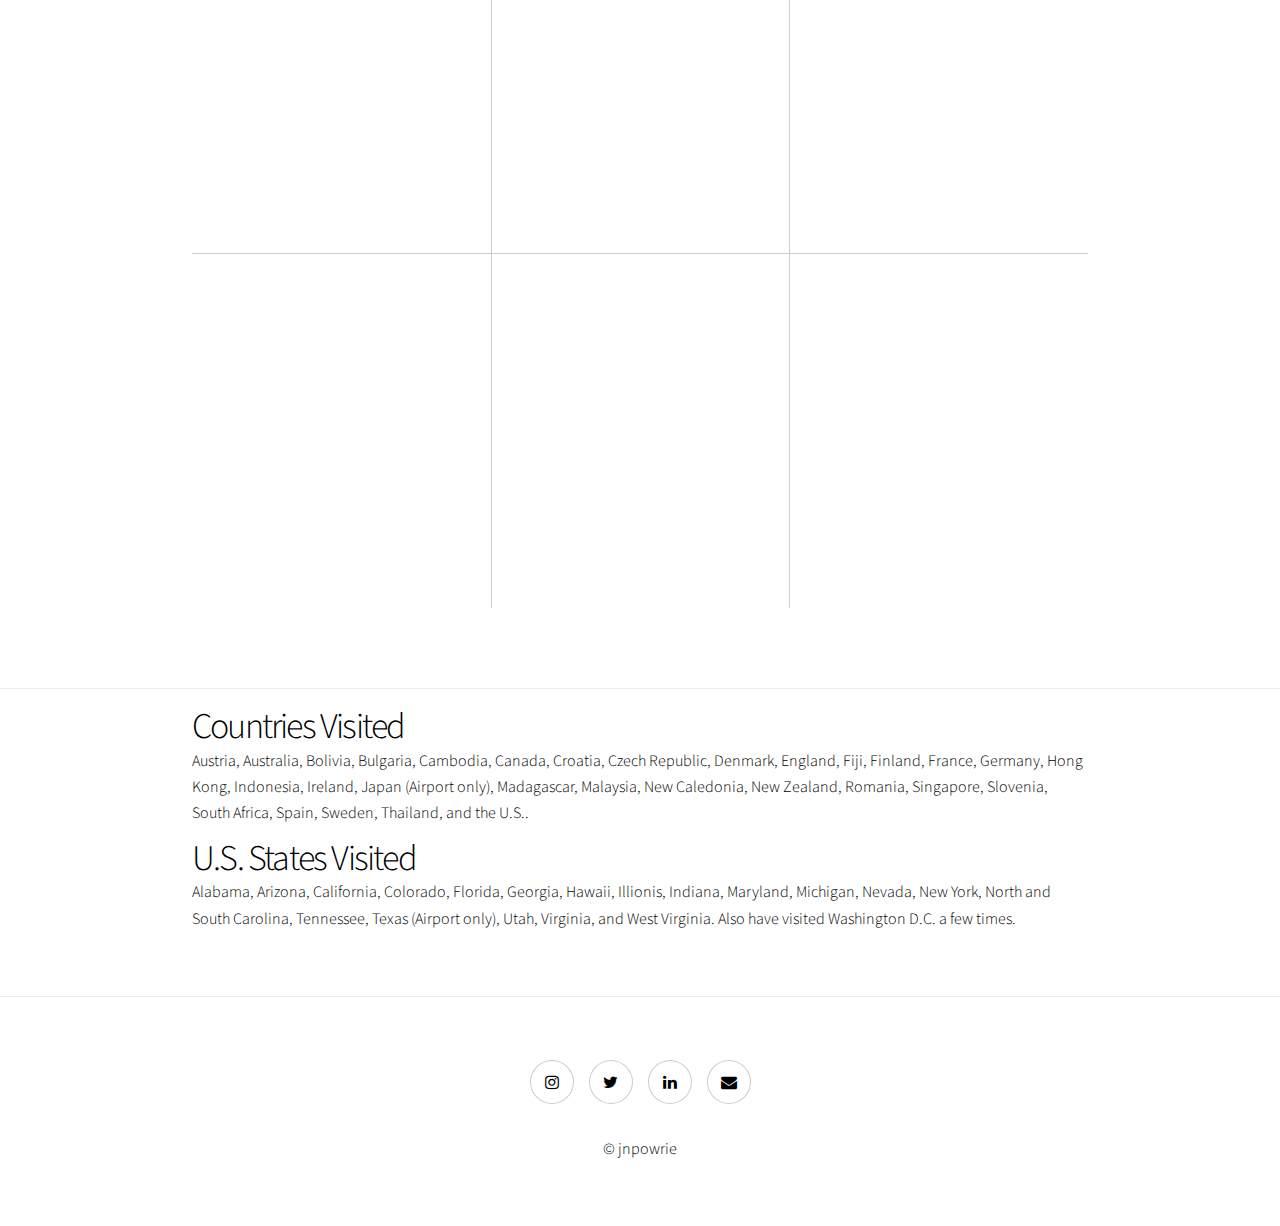
==== commit 938c3b55: "U.S. States Visited update" ====
--- a/index.html
+++ b/index.html
@@ -261,9 +261,10 @@
 						<a href="https://wikipedia.org/wiki/Hawaii" target="_blank" style="text-decoration: none;">Hawaii</a>,
 						<a href="https://wikipedia.org/wiki/Illionis" target="_blank" style="text-decoration: none;">Illionis</a>,
 						<a href="https://wikipedia.org/wiki/Indiana" target="_blank" style="text-decoration: none;">Indiana</a>,
-						<a href="https://wikipedia.org/wiki/Maryland" target="_blank" style="text-decoration: none;">Maryland</a>
+						<a href="https://wikipedia.org/wiki/Maryland" target="_blank" style="text-decoration: none;">Maryland</a>,
 						<a href="https://wikipedia.org/wiki/Michigan" target="_blank" style="text-decoration: none;">Michigan</a>,
 						<a href="https://wikipedia.org/wiki/Nevada" target="_blank" style="text-decoration: none;">Nevada</a>,
+						<a href="https://wikipedia.org/wiki/New_York_(state)" target="_blank" style="text-decoration: none;">New York</a>,
 						<a href="https://wikipedia.org/wiki/North_Carolina" target="_blank" style="text-decoration: none;">North</a> and
 						<a href="https://wikipedia.org/wiki/South_Carolina" target="_blank" style="text-decoration: none;">South Carolina</a>,
 						<a href="https://wikipedia.org/wiki/Tennessee" target="_blank" style="text-decoration: none;">Tennessee</a>,
@@ -297,4 +298,4 @@
 		<script src="assets/js/util.js"></script>
 		<script src="assets/js/main.js"></script>
 	</body>
-</html>+</html>
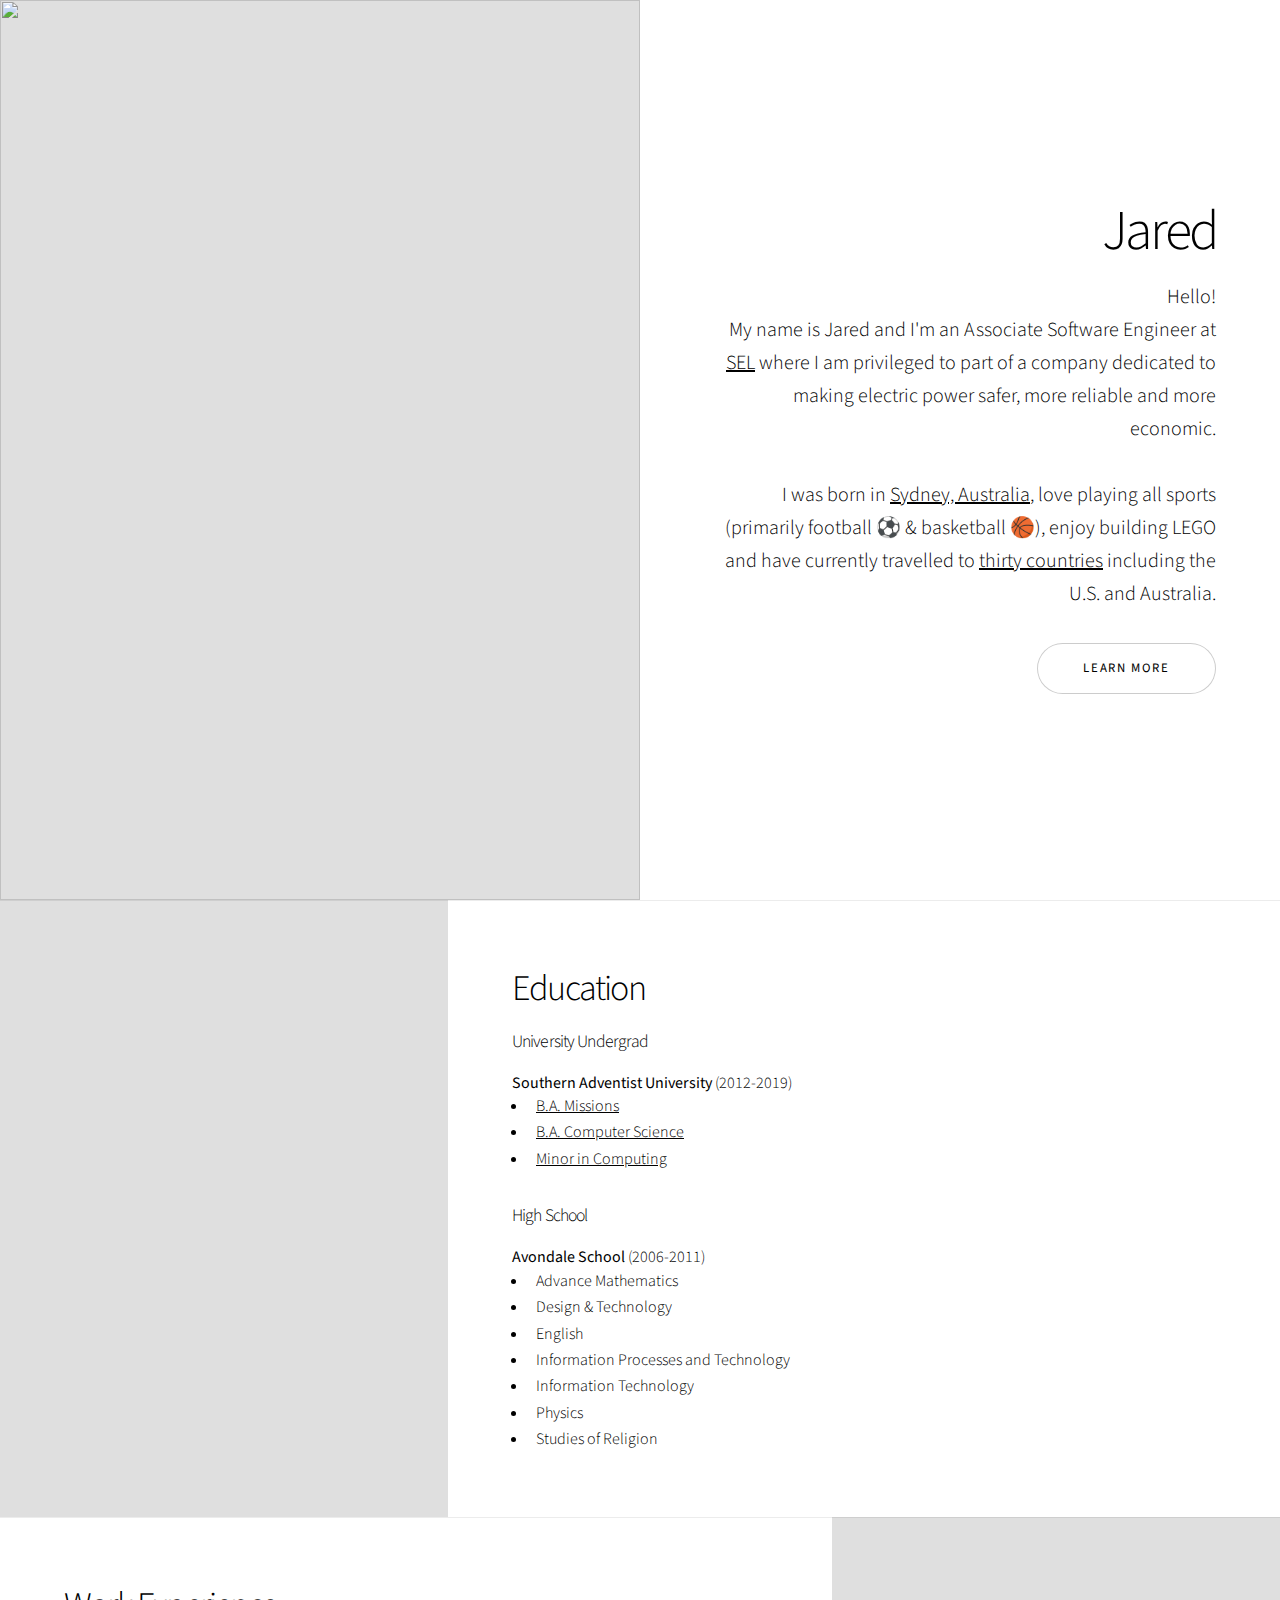
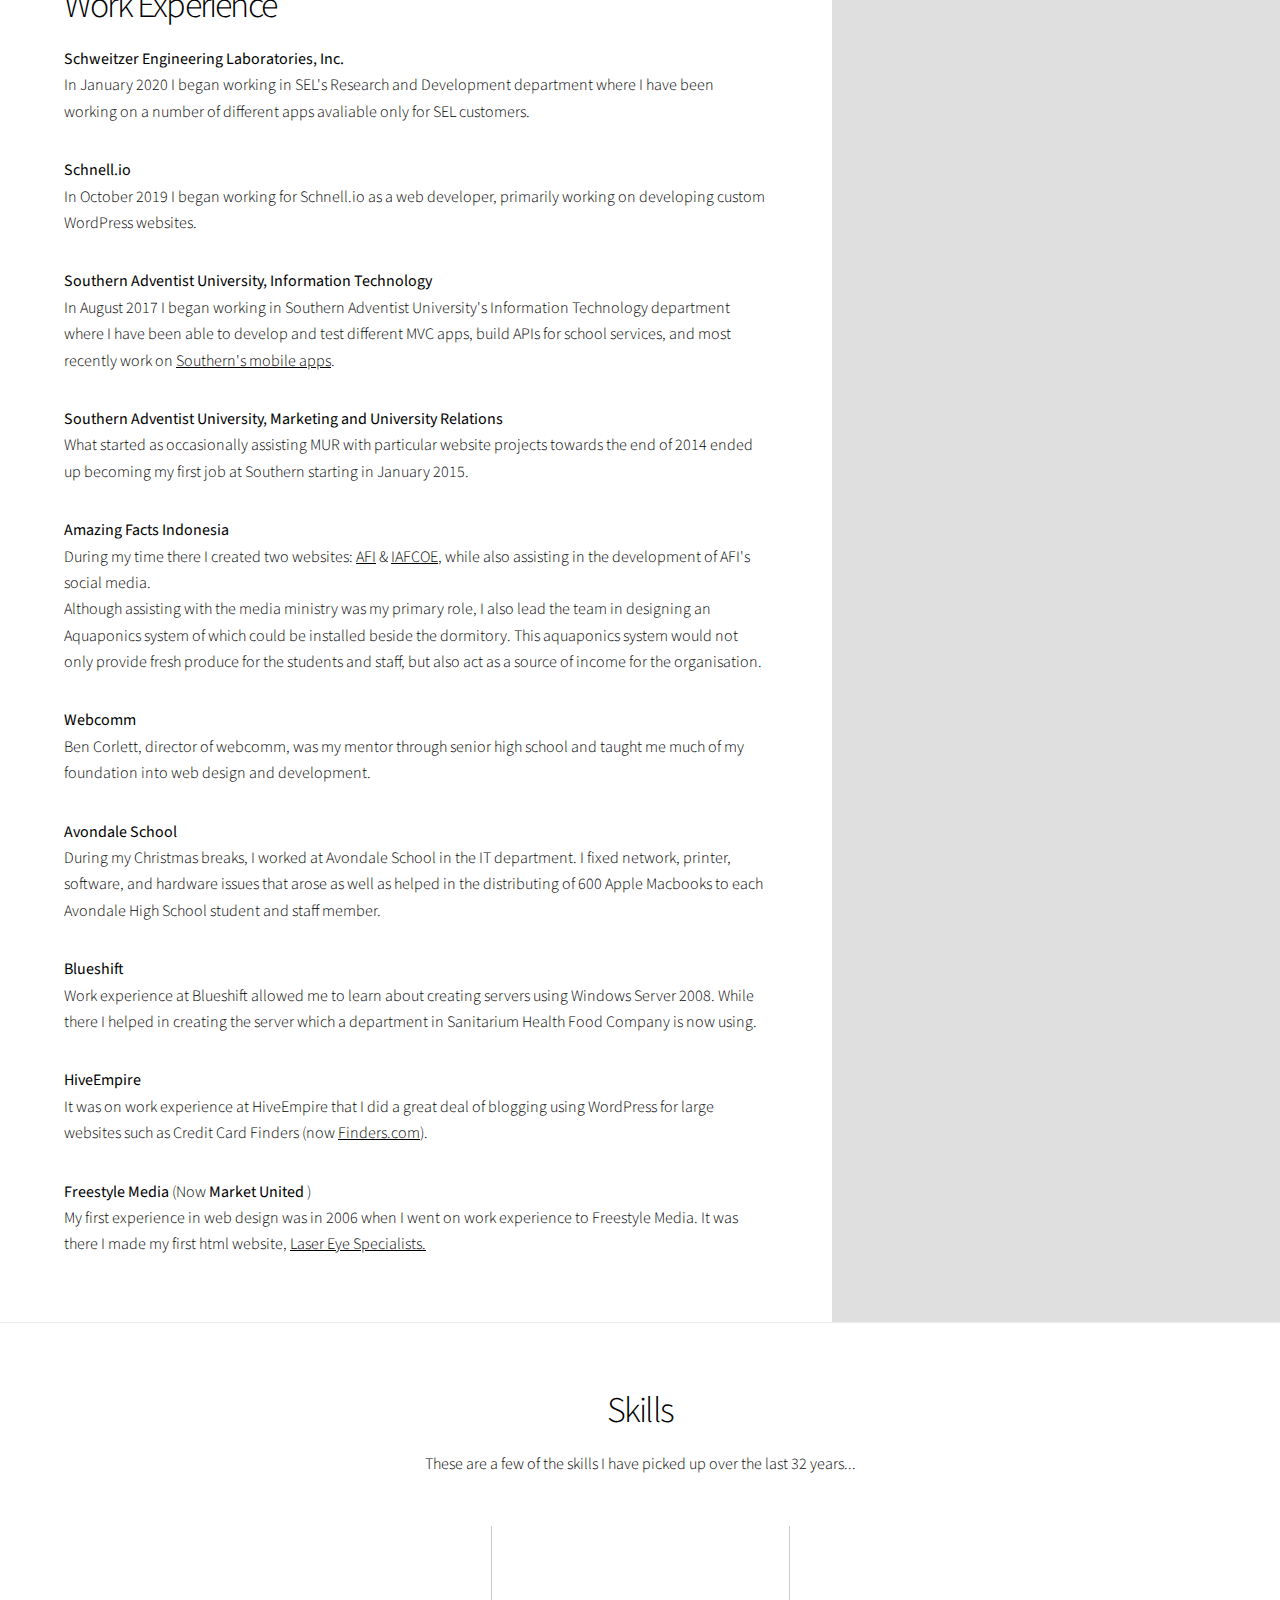
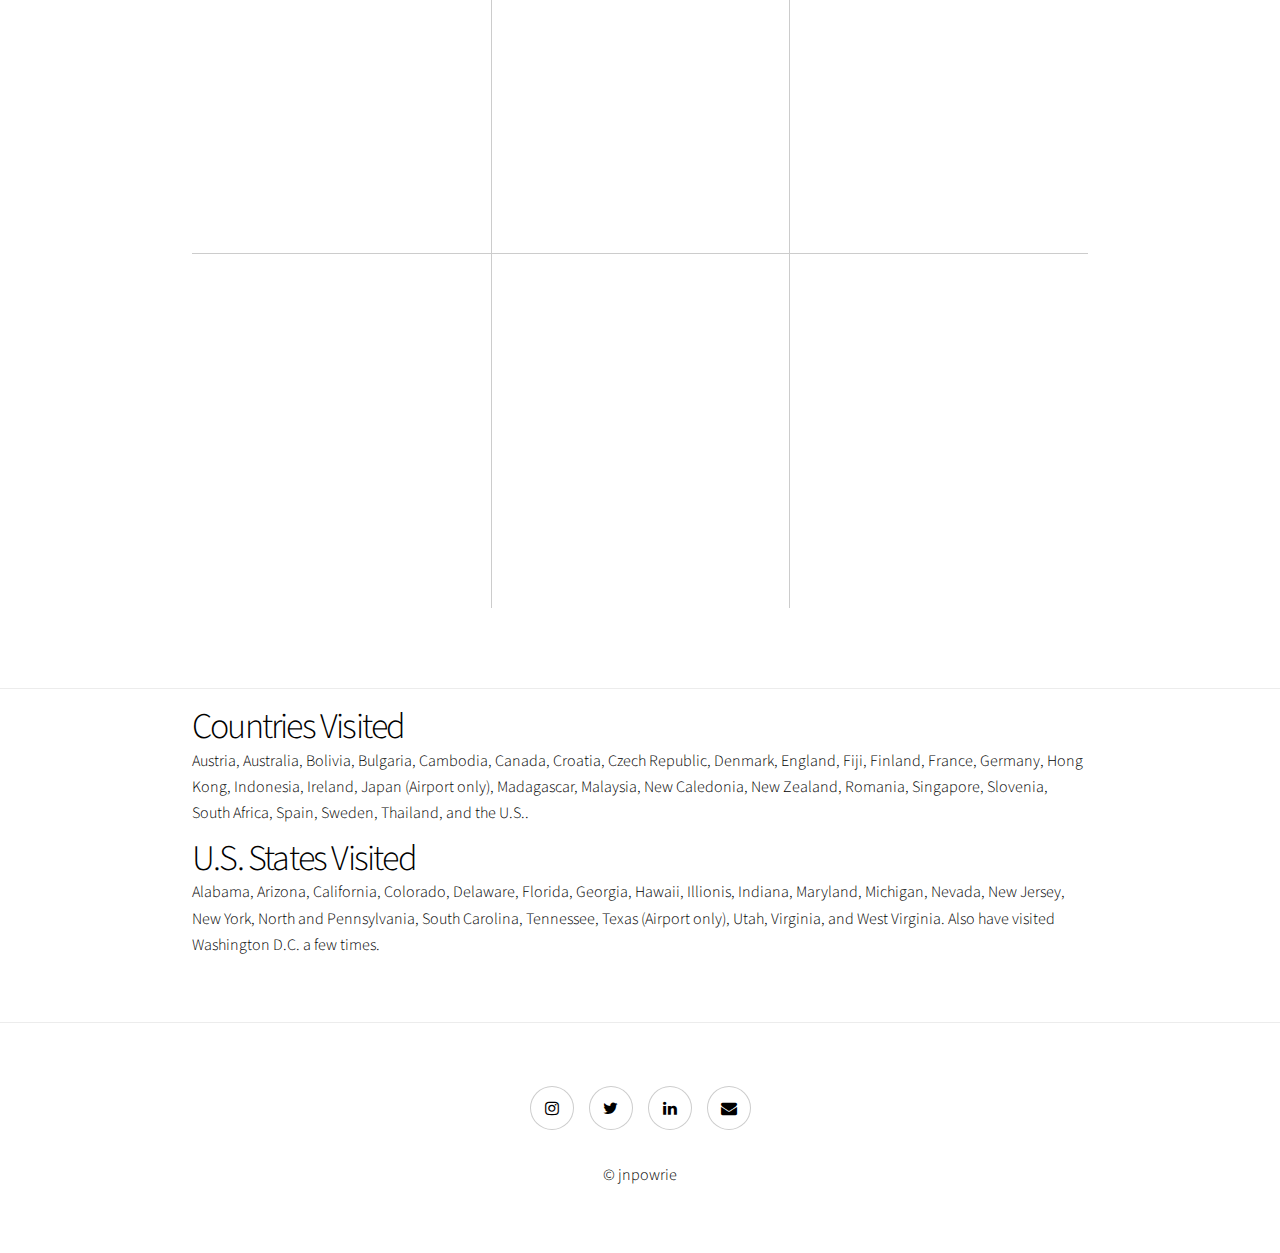
==== commit cbe86f66: "U.S. States Visited update" ====
--- a/index.html
+++ b/index.html
@@ -256,6 +256,7 @@
 						<a href="https://wikipedia.org/wiki/Arizona" target="_blank" style="text-decoration: none;">Arizona</a>,
 						<a href="https://wikipedia.org/wiki/California" target="_blank" style="text-decoration: none;">California</a>,
 						<a href="https://wikipedia.org/wiki/Colorado" target="_blank" style="text-decoration: none;">Colorado</a>,
+						<a href="https://wikipedia.org/wiki/Delaware" target="_blank" style="text-decoration: none;">Delaware</a>,
 						<a href="https://wikipedia.org/wiki/Florida" target="_blank" style="text-decoration: none;">Florida</a>,
 						<a href="https://wikipedia.org/wiki/Georgia" target="_blank" style="text-decoration: none;">Georgia</a>,
 						<a href="https://wikipedia.org/wiki/Hawaii" target="_blank" style="text-decoration: none;">Hawaii</a>,
@@ -264,8 +265,10 @@
 						<a href="https://wikipedia.org/wiki/Maryland" target="_blank" style="text-decoration: none;">Maryland</a>,
 						<a href="https://wikipedia.org/wiki/Michigan" target="_blank" style="text-decoration: none;">Michigan</a>,
 						<a href="https://wikipedia.org/wiki/Nevada" target="_blank" style="text-decoration: none;">Nevada</a>,
+						<a href="https://wikipedia.org/wiki/New_Jersey" target="_blank" style="text-decoration: none;">New Jersey</a>,
 						<a href="https://wikipedia.org/wiki/New_York_(state)" target="_blank" style="text-decoration: none;">New York</a>,
 						<a href="https://wikipedia.org/wiki/North_Carolina" target="_blank" style="text-decoration: none;">North</a> and
+						<a href="https://wikipedia.org/wiki/Pennsylvania" target="_blank" style="text-decoration: none;">Pennsylvania</a>,
 						<a href="https://wikipedia.org/wiki/South_Carolina" target="_blank" style="text-decoration: none;">South Carolina</a>,
 						<a href="https://wikipedia.org/wiki/Tennessee" target="_blank" style="text-decoration: none;">Tennessee</a>,
 						<a href="https://wikipedia.org/wiki/Texas" target="_blank" style="text-decoration: none;">Texas</a> (Airport only),
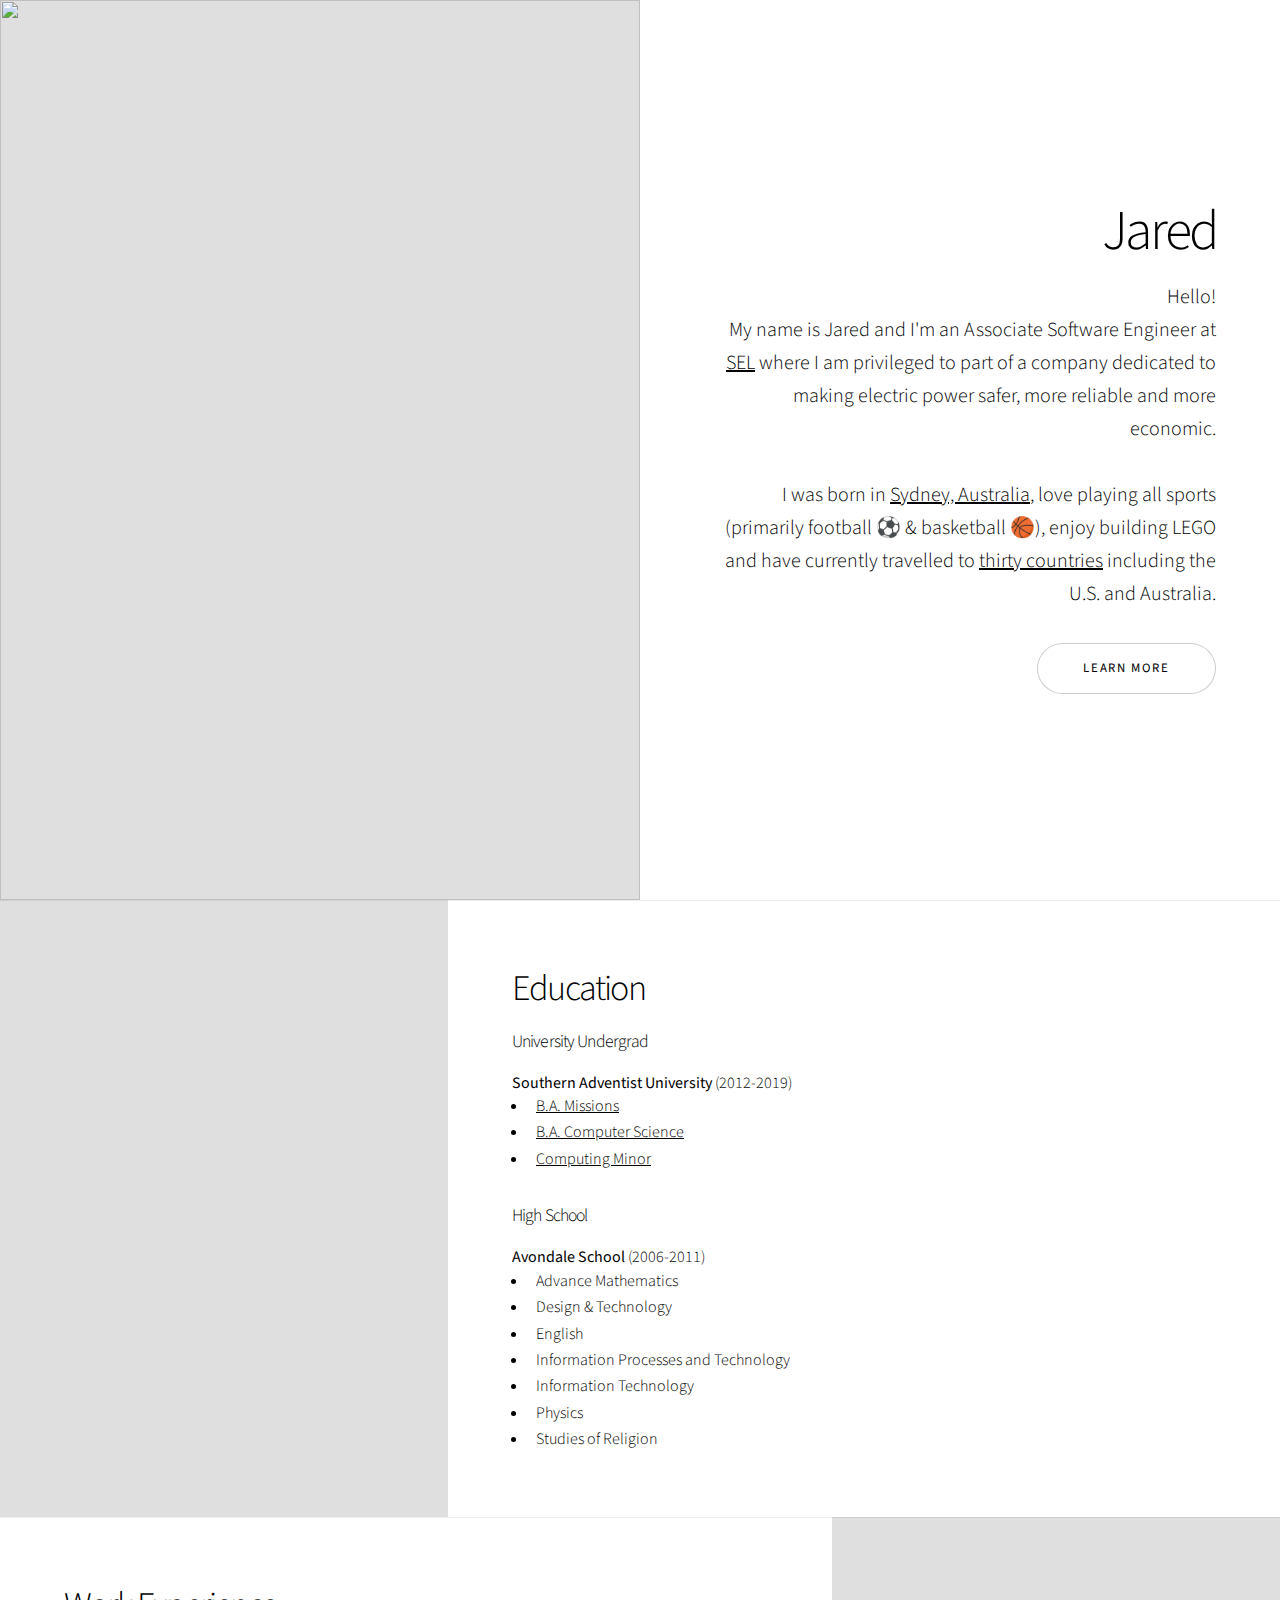
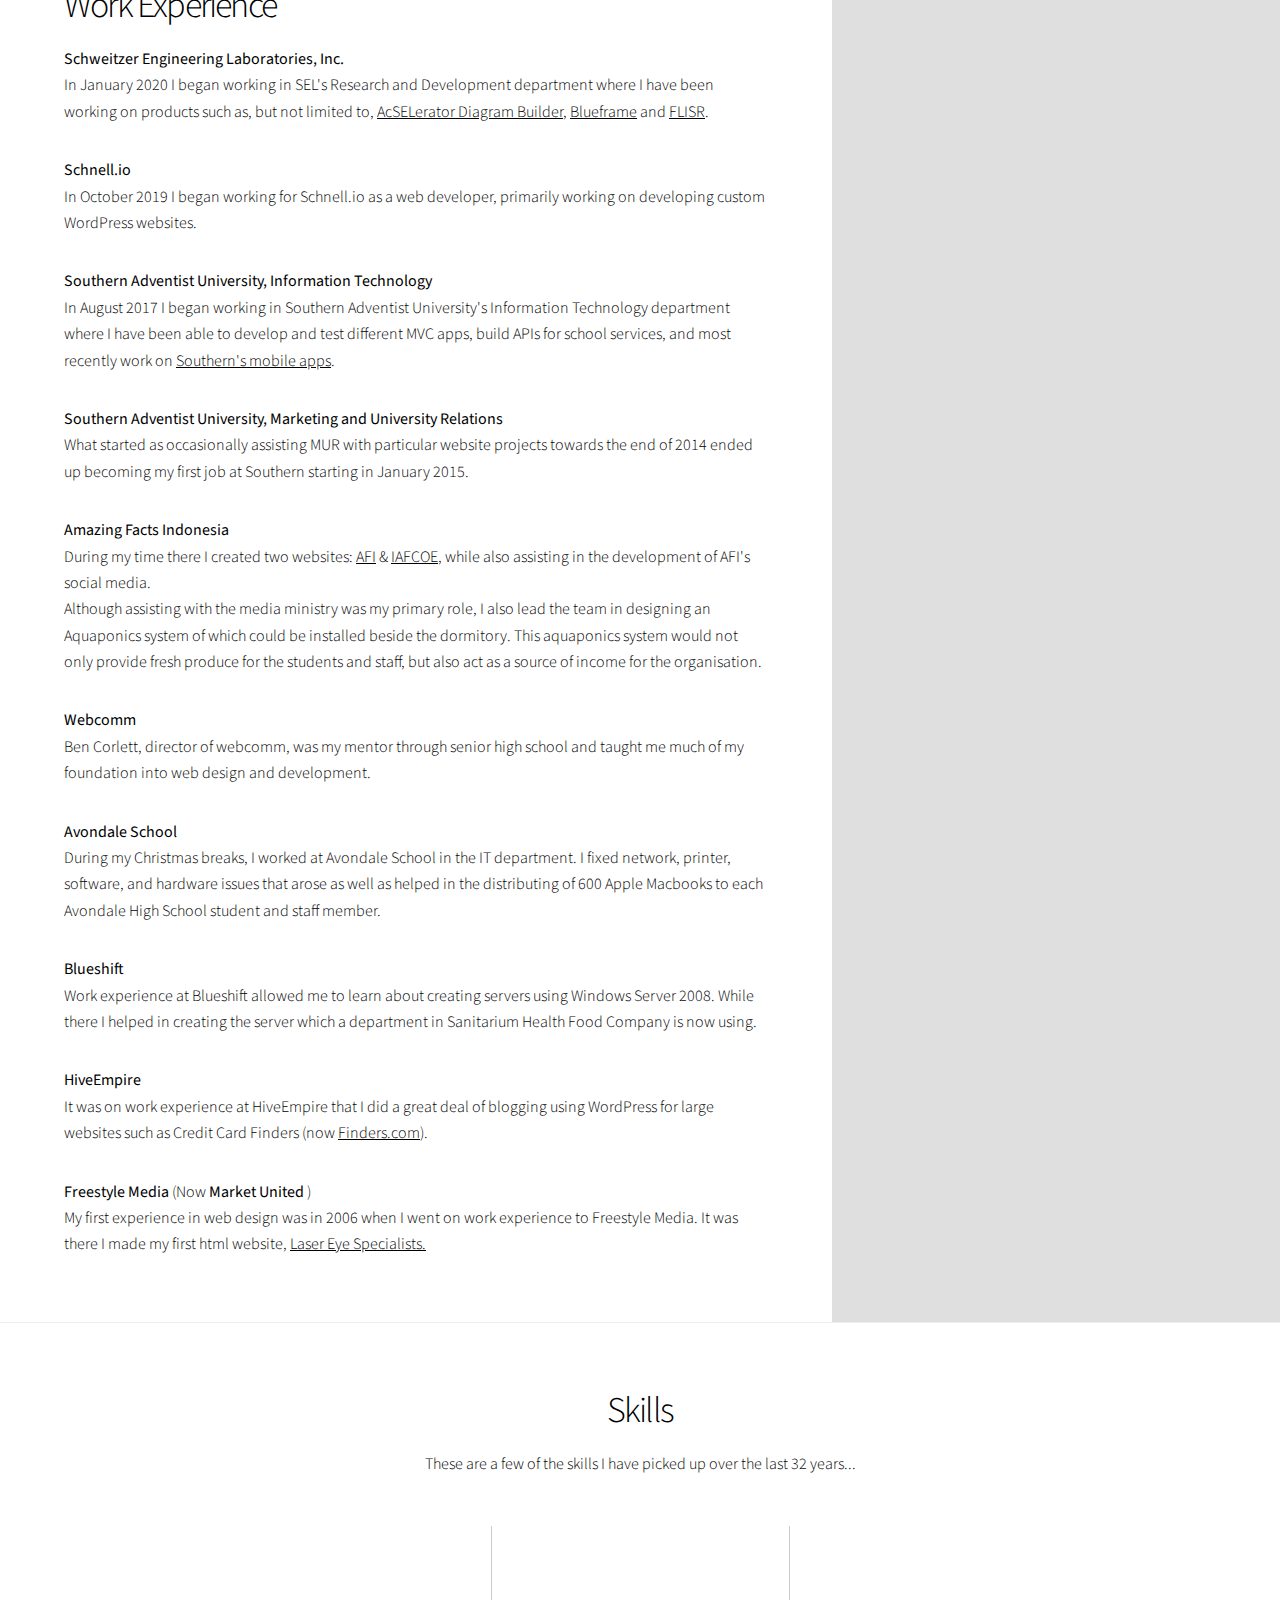
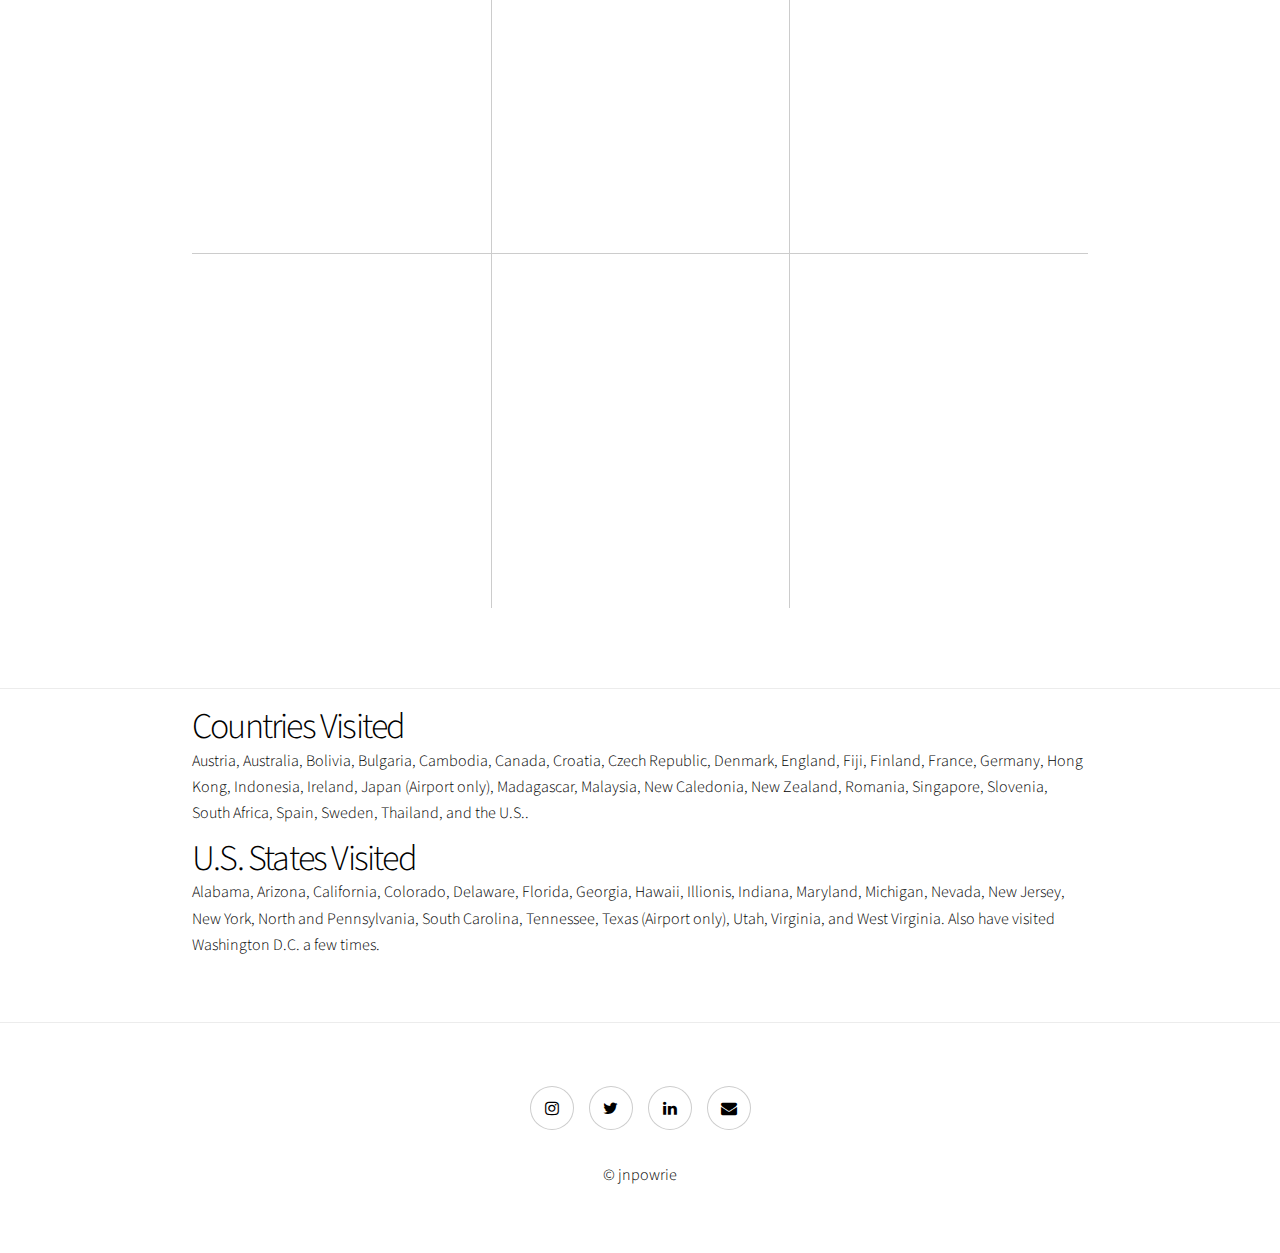
==== commit 6bea6346: "% education section updates" ====
--- a/index.html
+++ b/index.html
@@ -46,15 +46,16 @@
 					<h2>Education</h2>
 					<!--<p>Grad School: <br /><strong><a href="http://southern.edu" target="_blank" style="text-decoration: none;">Southern Adventist University</a></strong> (2018-2020)</p>
 						<ul style="margin-top: -35px;">
-							<li><a href="http://www.southern.edu/graduatestudies/master-of-science-in-global-community-development.html" target="_blank">M.S. Global Community Development</a></li>
+							<li><a href="http://www.southern.edu/graduatestudies/master-of-science-in-global-community-development.html" target="_blank">M.S. Global Community Development</a> (incomplete)</li>
 						</ul>-->
 
 					<h4>University Undergrad</h4>
 						<p><strong><a href="http://southern.edu" target="_blank" style="text-decoration: none;">Southern Adventist University</a></strong> (2012-2019)</p>
 						<ul style="margin-top: -35px;">
-							<li><a href="https://www.southern.edu/academics/academic-sites/religion/undergraduate/bamissions.html" target="_blank">B.A. Missions</a></li>
-							<li><a href="https://www.southern.edu/academics/academic-sites/computing/academics/bacomputer.html" target="_blank">B.A. Computer Science</a></li>
-							<li><a href="https://www.southern.edu/academics/academic-sites/computing/academics/" target="_blank">Minor in Computing</a></li>
+							<li><a href="https://web.archive.org/web/20100528125409/https://www.southern.edu/religion/undergraduatedegrees/Pages/missionsmajor.aspx" target="_blank">B.A. Missions</a></li>
+							<li><a href="https://web.archive.org/web/20100531194327/https://www.southern.edu/cs/programsofstudy/Pages/bacomputerscience.aspx" target="_blank">B.A. Computer Science</a></li>
+							<!-- <li><a href="http://web.archive.org/web/20100528002748/https://www.southern.edu/academics/Pages/majors.aspx" target="_blank">B.S. Graphic Design</a> (incomplete)</li> -->
+							<li><a href="https://www.southern.edu/administration/records/docs/Undergrad-Catalog-2012-2013.pdf" target="_blank">Computing Minor</a></li>
 						</ul>
 
 					<h4>High School</h4>
@@ -84,7 +85,7 @@
 						<strong>
 							<a href="https://www.selinc.com" target="_blank" style="text-decoration: none;">Schweitzer Engineering Laboratories, Inc.</a>
 						</strong>
-						<br />In January 2020 I began working in SEL's Research and Development department where I have been working on a number of different apps avaliable only for SEL customers.
+						<br />In January 2020 I began working in SEL's Research and Development department where I have been working on products such as, but not limited to, <a href="https://selinc.com/products/5035/" target="_blank">AcSELerator Diagram Builder</a>, <a href="https://selinc.com/products/blueframe/" target="_blank">Blueframe</a> and <a href="https://selinc.com/solutions/software/flisr/" target="_blank">FLISR</a>.
 					</p>
 					<p>
 						<strong>
@@ -286,8 +287,7 @@
 						<li><a href="http://instagram.com/jnpowrie" target="_blank" class="icon style2 fa-instagram"><span class="label">Instagram</span></a></li>
 						<li><a href="http://twitter.com/jnpowrie" target="_blank" class="icon style2 fa-twitter"><span class="label">Twitter</span></a></li>
 						<li><a href="http://linkedin.com/in/jnpowrie" target="_blank" class="icon style2 fa-linkedin"><span class="label">LinkedIn</span></a></li>
-						<!-- <li><a href="https://www.tiktok.com/@jnpowrie" target="_blank" class="icon style2 fa-tiktok"><span class="label">TikTok</span></a></li> -->
-						<li><a href="mailto:jnpowrie@southern.edu" target="_blank" class="icon style2 fa-envelope"><span class="label">Email</span></a></li>
+						<li><a href="mailto:jnpowrie@duck.com" target="_blank" class="icon style2 fa-envelope"><span class="label">Email</span></a></li>
 					</ul>
 					<p>&copy; jnpowrie</p>
 				</div>
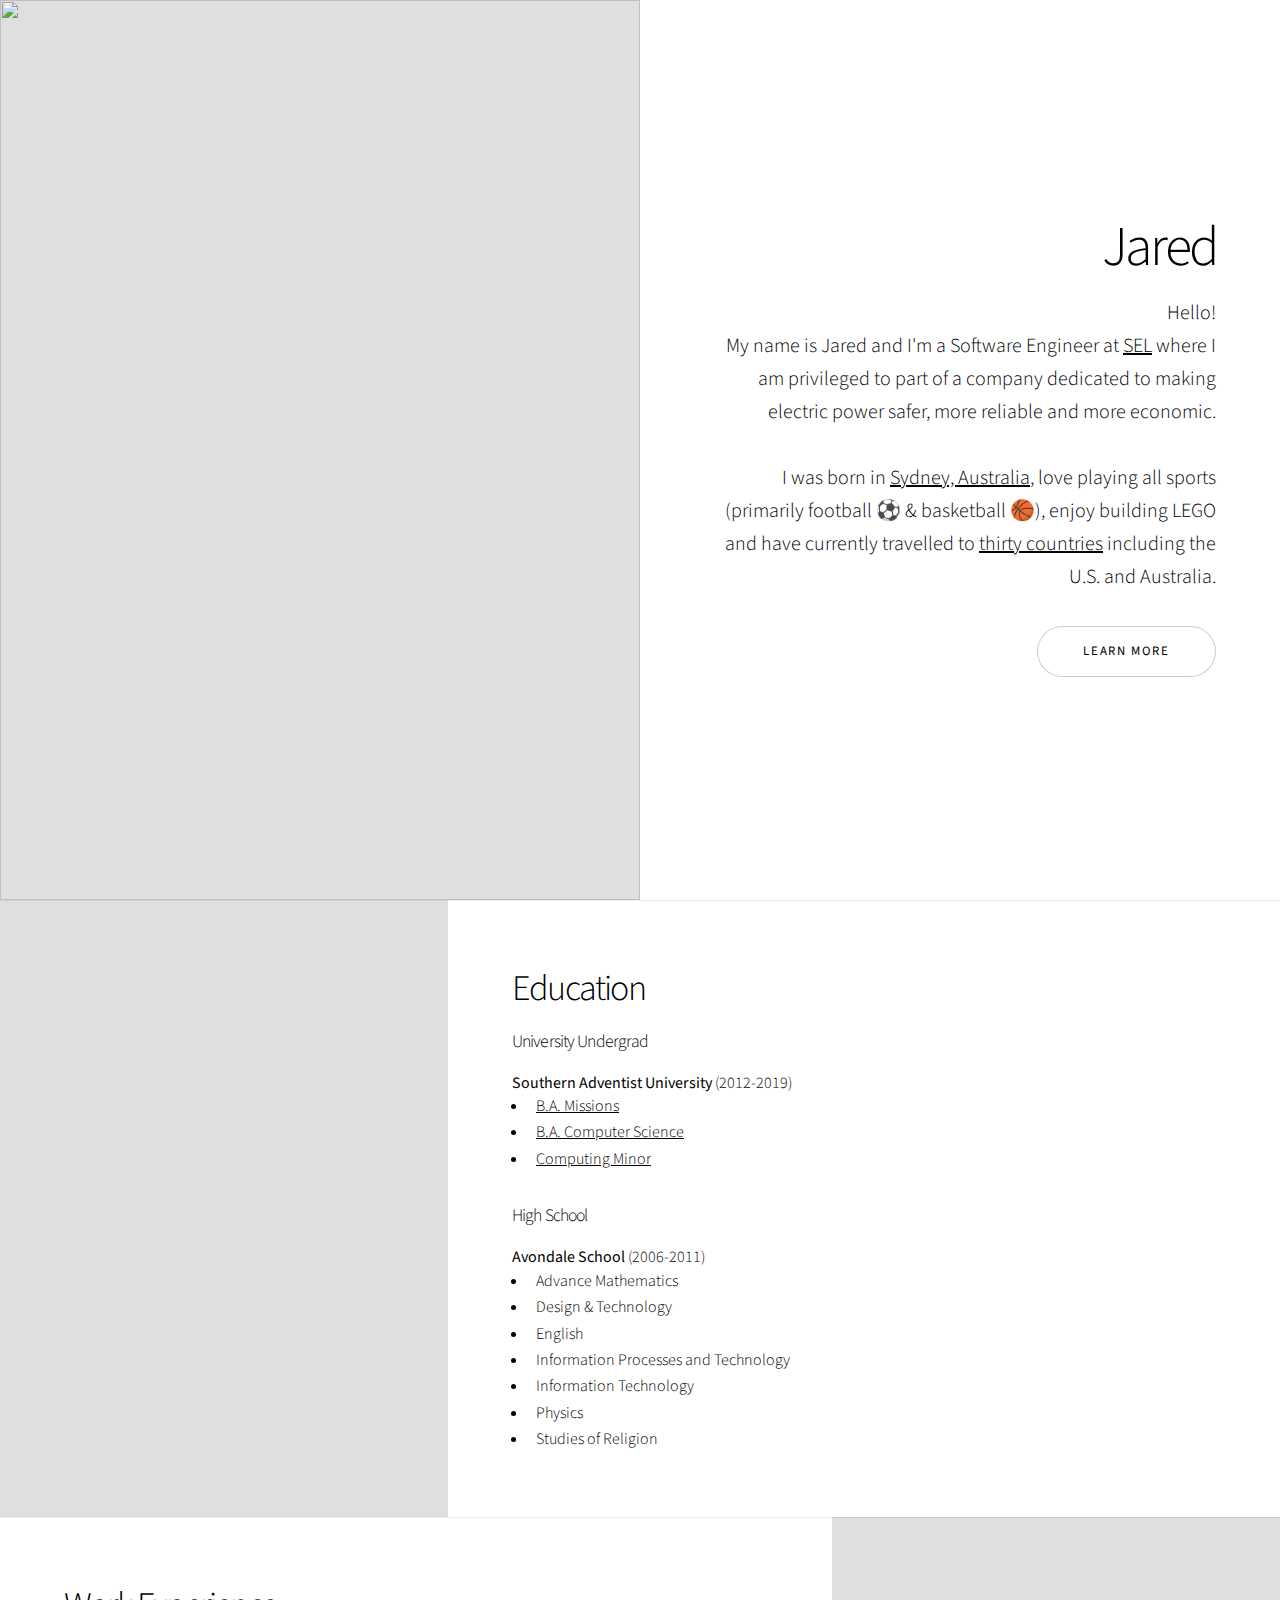
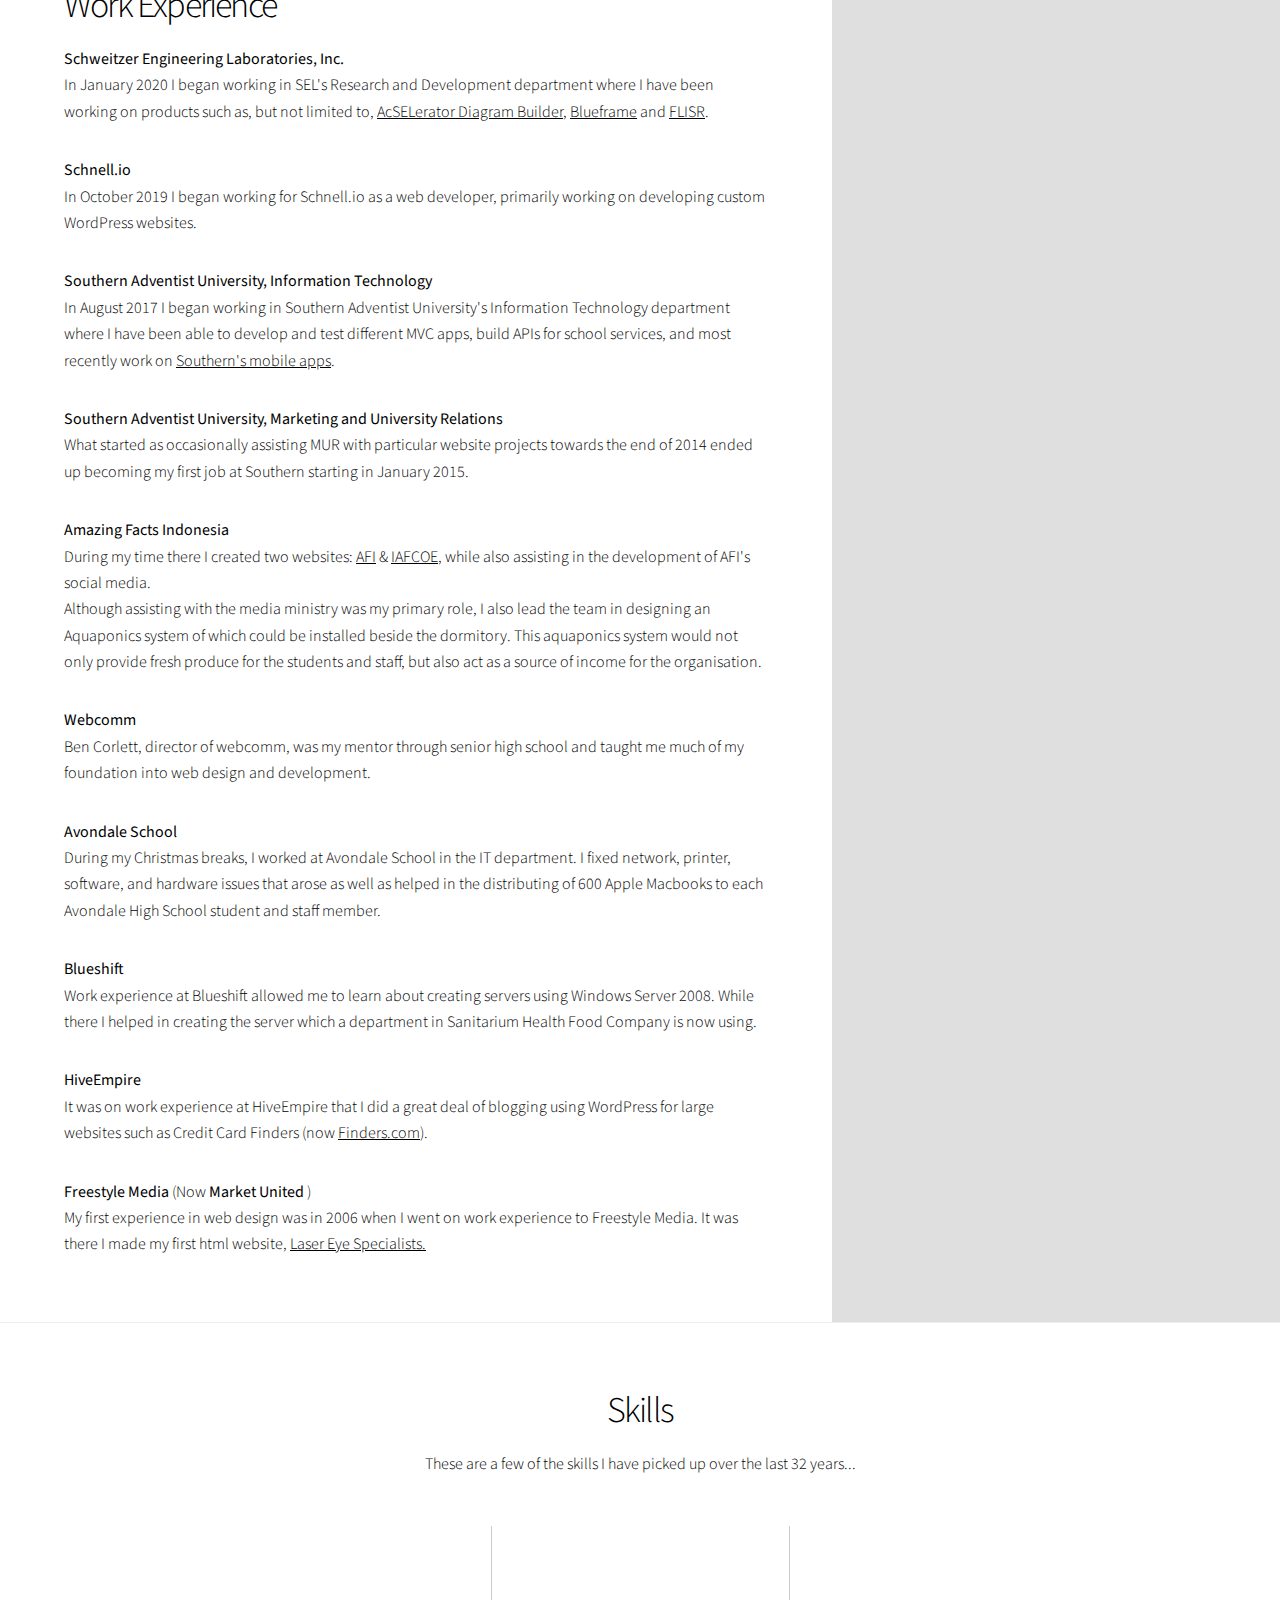
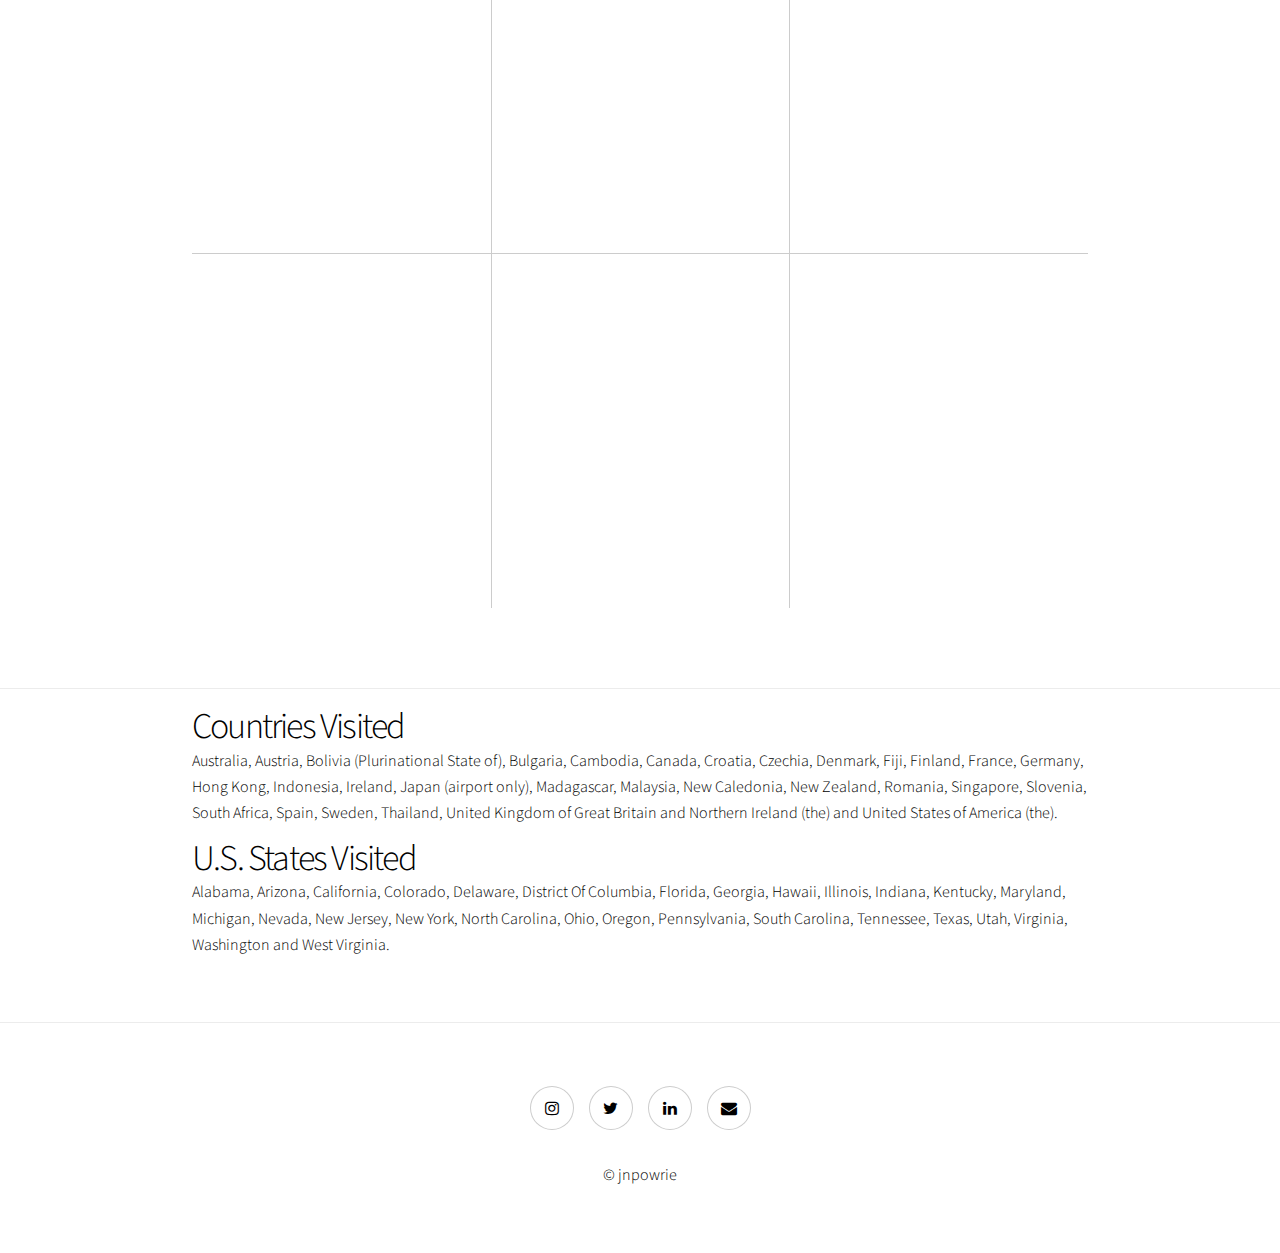
==== commit 478d3403: "% travel section updates" ====
--- a/index.html
+++ b/index.html
@@ -29,9 +29,8 @@
 			<section class="banner style1 orient-right content-align-right image-position-left fullscreen onload-image-fade-in onload-content-fade-left">
 				<div class="content">
 					<h1>Jared</h1>
-					<p class="major">Hello!<br /> My name is Jared and I'm an Associate Software Engineer at <a href="https://selinc.com">SEL</a> where I am privileged to part of a company dedicated to making electric power safer, more reliable and more economic.
-						<!-- It is my long term goal to be a full-time missionary somewhere in South-East Asia. -->
-						<br /><br />I was born in <a href="http://sydney.com" target="_blank">Sydney, Australia</a>, love playing all sports (primarily football ⚽️ &amp; basketball 🏀), enjoy building LEGO and have currently travelled to <a href="#countries">thirty countries</a> including the U.S. and Australia.</p>
+					<p class="major">Hello!<br /> My name is Jared and I'm a Software Engineer at <a href="https://selinc.com">SEL</a> where I am privileged to part of a company dedicated to making electric power safer, more reliable and more economic.
+						<br /><br />I was born in <a href="http://sydney.com" target="_blank">Sydney, Australia</a>, love playing all sports (primarily football ⚽️ &amp; basketball 🏀), enjoy building LEGO and have currently travelled to <a href="#countries"><span id="countryCount"></span> countries</a> including the U.S. and Australia.</p>
 					<ul class="actions vertical">
 						<li><a href="#education" class="button big wide smooth-scroll-middle">Learn More</a></li>
 					</ul>
@@ -219,65 +218,9 @@
 			<section class="spotlight style1 orient-left content-align-left image-position-center onscroll-image-fade-in" id="countries">
 				<div class="content">
 					<h2 style="margin-top:-50px">Countries Visited</h2>
-					<p style="margin-top:-20px;">
-						<a href="https://wikipedia.org/wiki/Austria" target="_blank" style="text-decoration: none;">Austria</a>,
-						<a href="https://wikipedia.org/wiki/Australia" target="_blank" style="text-decoration: none;">Australia</a>,
-						<a href="https://wikipedia.org/wiki/Bolivia" target="_blank" style="text-decoration: none;">Bolivia</a>,
-						<a href="https://wikipedia.org/wiki/Bulgaria" target="_blank" style="text-decoration: none;">Bulgaria</a>,
-						<a href="https://wikipedia.org/wiki/Cambodia" target="_blank" style="text-decoration: none;">Cambodia</a>,
-						<a href="https://wikipedia.org/wiki/Canada" target="_blank" style="text-decoration: none;">Canada</a>,
-						<a href="https://wikipedia.org/wiki/Croatia" target="_blank" style="text-decoration: none;">Croatia</a>,
-						<a href="https://wikipedia.org/wiki/Czech_Republic" target="_blank" style="text-decoration: none;">Czech Republic</a>,
-						<a href="https://wikipedia.org/wiki/Denmark" target="_blank" style="text-decoration: none;">Denmark</a>,
-						<a href="https://wikipedia.org/wiki/England" target="_blank" style="text-decoration: none;">England</a>,
-						<a href="https://wikipedia.org/wiki/Fiji" target="_blank" style="text-decoration: none;">Fiji</a>,
-						<a href="https://wikipedia.org/wiki/Finland" target="_blank" style="text-decoration: none;">Finland</a>,
-						<a href="https://wikipedia.org/wiki/France" target="_blank" style="text-decoration: none;">France</a>,
-						<a href="https://wikipedia.org/wiki/Germany" target="_blank" style="text-decoration: none;">Germany</a>,
-						<a href="https://wikipedia.org/wiki/Hong_Kong" target="_blank" style="text-decoration: none;">Hong Kong</a>,
-						<a href="https://wikipedia.org/wiki/Indonesia" target="_blank" style="text-decoration: none;">Indonesia</a>,
-						<a href="https://wikipedia.org/wiki/Ireland" target="_blank" style="text-decoration: none;">Ireland</a>,
-						<a href="https://wikipedia.org/wiki/Japan" target="_blank" style="text-decoration: none;">Japan</a> (Airport only),
-						<a href="https://wikipedia.org/wiki/Madagascar" target="_blank" style="text-decoration: none;">Madagascar</a>,
-						<a href="https://wikipedia.org/wiki/Malaysia" target="_blank" style="text-decoration: none;">Malaysia</a>,
-						<a href="https://wikipedia.org/wiki/New_Caledonia" target="_blank" style="text-decoration: none;">New Caledonia</a>,
-						<a href="https://wikipedia.org/wiki/New_Zealand" target="_blank" style="text-decoration: none;">New Zealand</a>,
-						<a href="https://wikipedia.org/wiki/Romania" target="_blank" style="text-decoration: none;">Romania</a>,
-						<a href="https://wikipedia.org/wiki/Singapore" target="_blank" style="text-decoration: none;">Singapore</a>,
-						<a href="https://wikipedia.org/wiki/Slovenia" target="_blank" style="text-decoration: none;">Slovenia</a>,
-						<a href="https://wikipedia.org/wiki/South_Africa" target="_blank" style="text-decoration: none;">South Africa</a>,
-						<a href="https://wikipedia.org/wiki/Spain" target="_blank" style="text-decoration: none;">Spain</a>,
-						<a href="https://wikipedia.org/wiki/Sweden" target="_blank" style="text-decoration: none;">Sweden</a>,
-						<a href="https://wikipedia.org/wiki/Thailand" target="_blank" style="text-decoration: none;">Thailand</a>, and the 
-						<a href="https://wikipedia.org/wiki/United_States" target="_blank" style="text-decoration: none;">U.S.</a>.
-					</p>
+					<p id="countriesVisited" style="margin-top:-20px"></p>
 					<h2 style="margin-top:-25px">U.S. States Visited</h2>
-					<p style="margin-top:-20px">
-						<a href="https://wikipedia.org/wiki/Alabama" target="_blank" style="text-decoration: none;">Alabama</a>,
-						<a href="https://wikipedia.org/wiki/Arizona" target="_blank" style="text-decoration: none;">Arizona</a>,
-						<a href="https://wikipedia.org/wiki/California" target="_blank" style="text-decoration: none;">California</a>,
-						<a href="https://wikipedia.org/wiki/Colorado" target="_blank" style="text-decoration: none;">Colorado</a>,
-						<a href="https://wikipedia.org/wiki/Delaware" target="_blank" style="text-decoration: none;">Delaware</a>,
-						<a href="https://wikipedia.org/wiki/Florida" target="_blank" style="text-decoration: none;">Florida</a>,
-						<a href="https://wikipedia.org/wiki/Georgia" target="_blank" style="text-decoration: none;">Georgia</a>,
-						<a href="https://wikipedia.org/wiki/Hawaii" target="_blank" style="text-decoration: none;">Hawaii</a>,
-						<a href="https://wikipedia.org/wiki/Illionis" target="_blank" style="text-decoration: none;">Illionis</a>,
-						<a href="https://wikipedia.org/wiki/Indiana" target="_blank" style="text-decoration: none;">Indiana</a>,
-						<a href="https://wikipedia.org/wiki/Maryland" target="_blank" style="text-decoration: none;">Maryland</a>,
-						<a href="https://wikipedia.org/wiki/Michigan" target="_blank" style="text-decoration: none;">Michigan</a>,
-						<a href="https://wikipedia.org/wiki/Nevada" target="_blank" style="text-decoration: none;">Nevada</a>,
-						<a href="https://wikipedia.org/wiki/New_Jersey" target="_blank" style="text-decoration: none;">New Jersey</a>,
-						<a href="https://wikipedia.org/wiki/New_York_(state)" target="_blank" style="text-decoration: none;">New York</a>,
-						<a href="https://wikipedia.org/wiki/North_Carolina" target="_blank" style="text-decoration: none;">North</a> and
-						<a href="https://wikipedia.org/wiki/Pennsylvania" target="_blank" style="text-decoration: none;">Pennsylvania</a>,
-						<a href="https://wikipedia.org/wiki/South_Carolina" target="_blank" style="text-decoration: none;">South Carolina</a>,
-						<a href="https://wikipedia.org/wiki/Tennessee" target="_blank" style="text-decoration: none;">Tennessee</a>,
-						<a href="https://wikipedia.org/wiki/Texas" target="_blank" style="text-decoration: none;">Texas</a> (Airport only),
-						<a href="https://wikipedia.org/wiki/Utah" target="_blank" style="text-decoration: none;">Utah</a>,
-						<a href="https://wikipedia.org/wiki/Virginia" target="_blank" style="text-decoration: none;">Virginia</a>, and
-						<a href="https://wikipedia.org/wiki/West_Virginia" target="_blank" style="text-decoration: none;">West Virginia</a>. Also have visited
-						<a href="https://wikipedia.org/wiki/Washington,_D.C." target="_blank" style="text-decoration: none;">Washington D.C.</a> a few times.
-					</p>
+					<p id="statesVisited" style="margin-top:-20px"></p>
 				</div>
 			</section>
 		<!-- Footer -->
@@ -300,5 +243,6 @@
 		<script src="assets/js/skel.min.js"></script>
 		<script src="assets/js/util.js"></script>
 		<script src="assets/js/main.js"></script>
+		<script src="assets/js/travel.js"></script>
 	</body>
 </html>
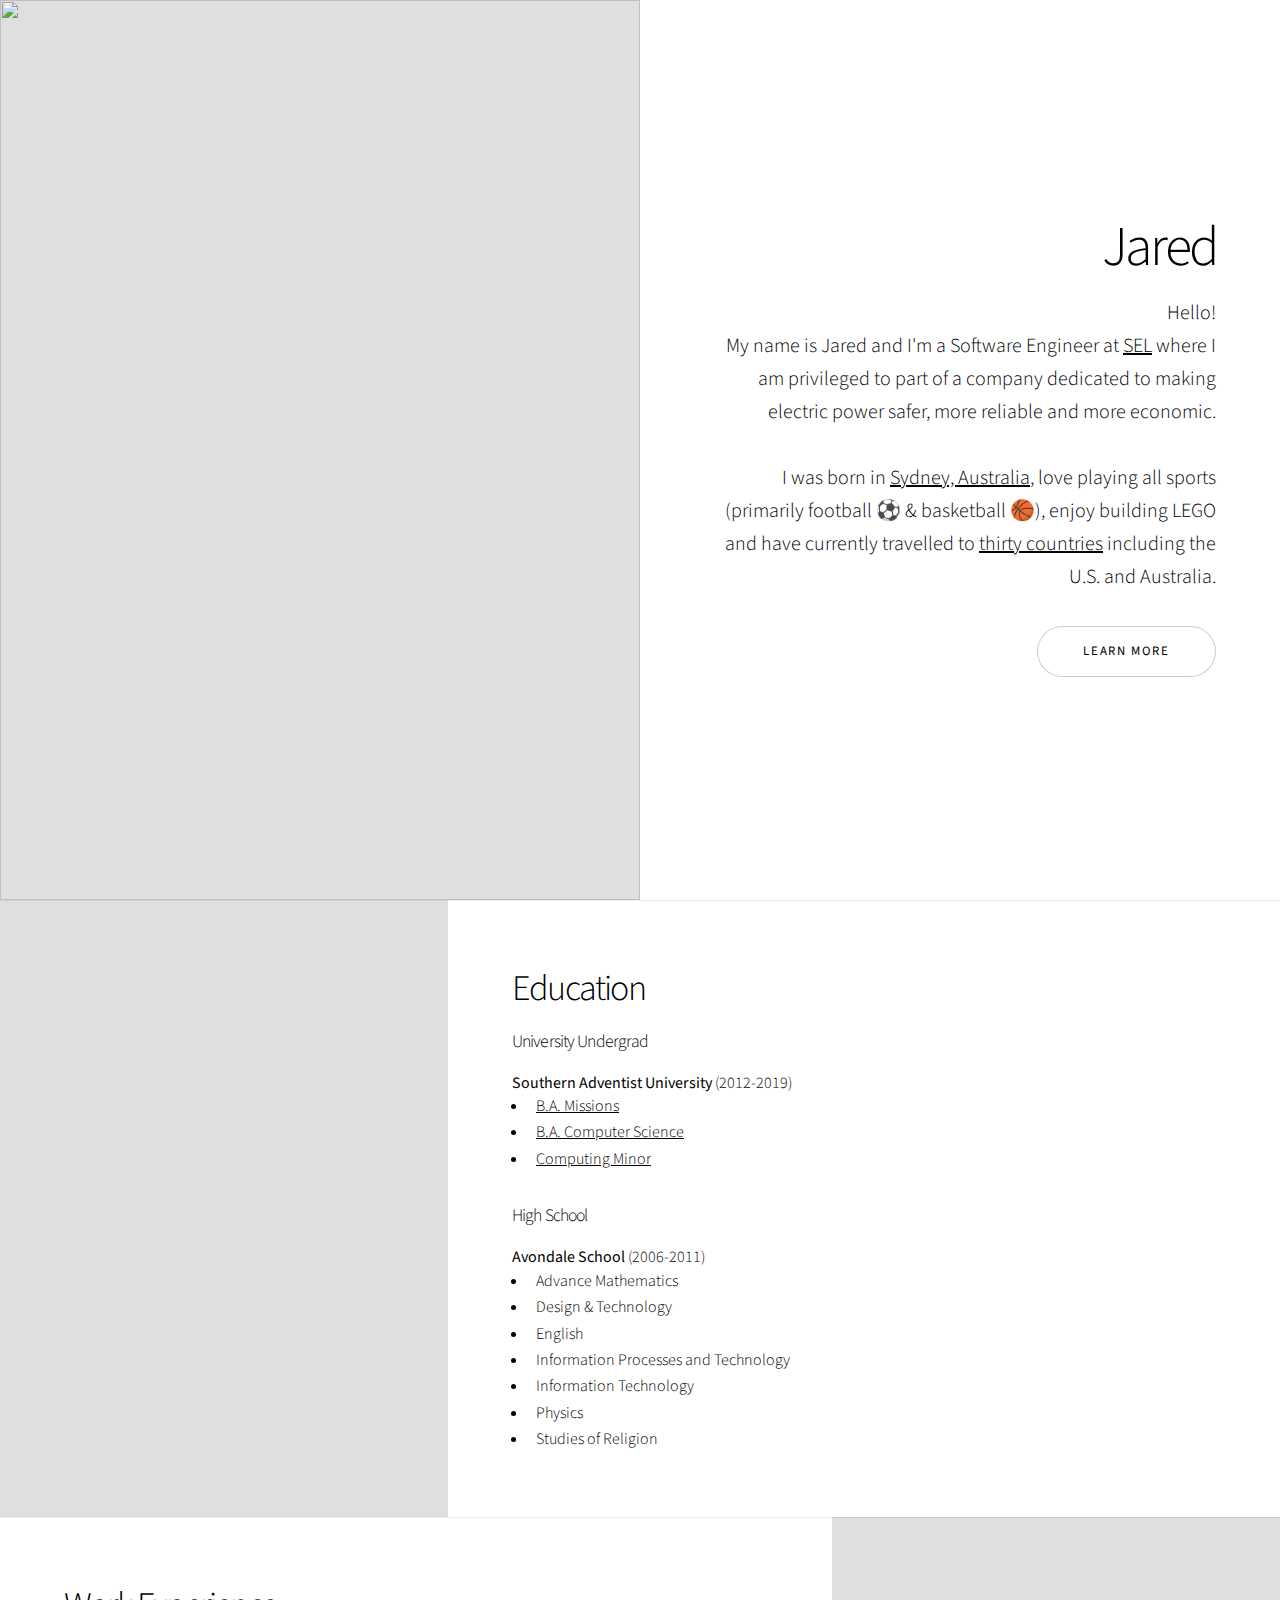
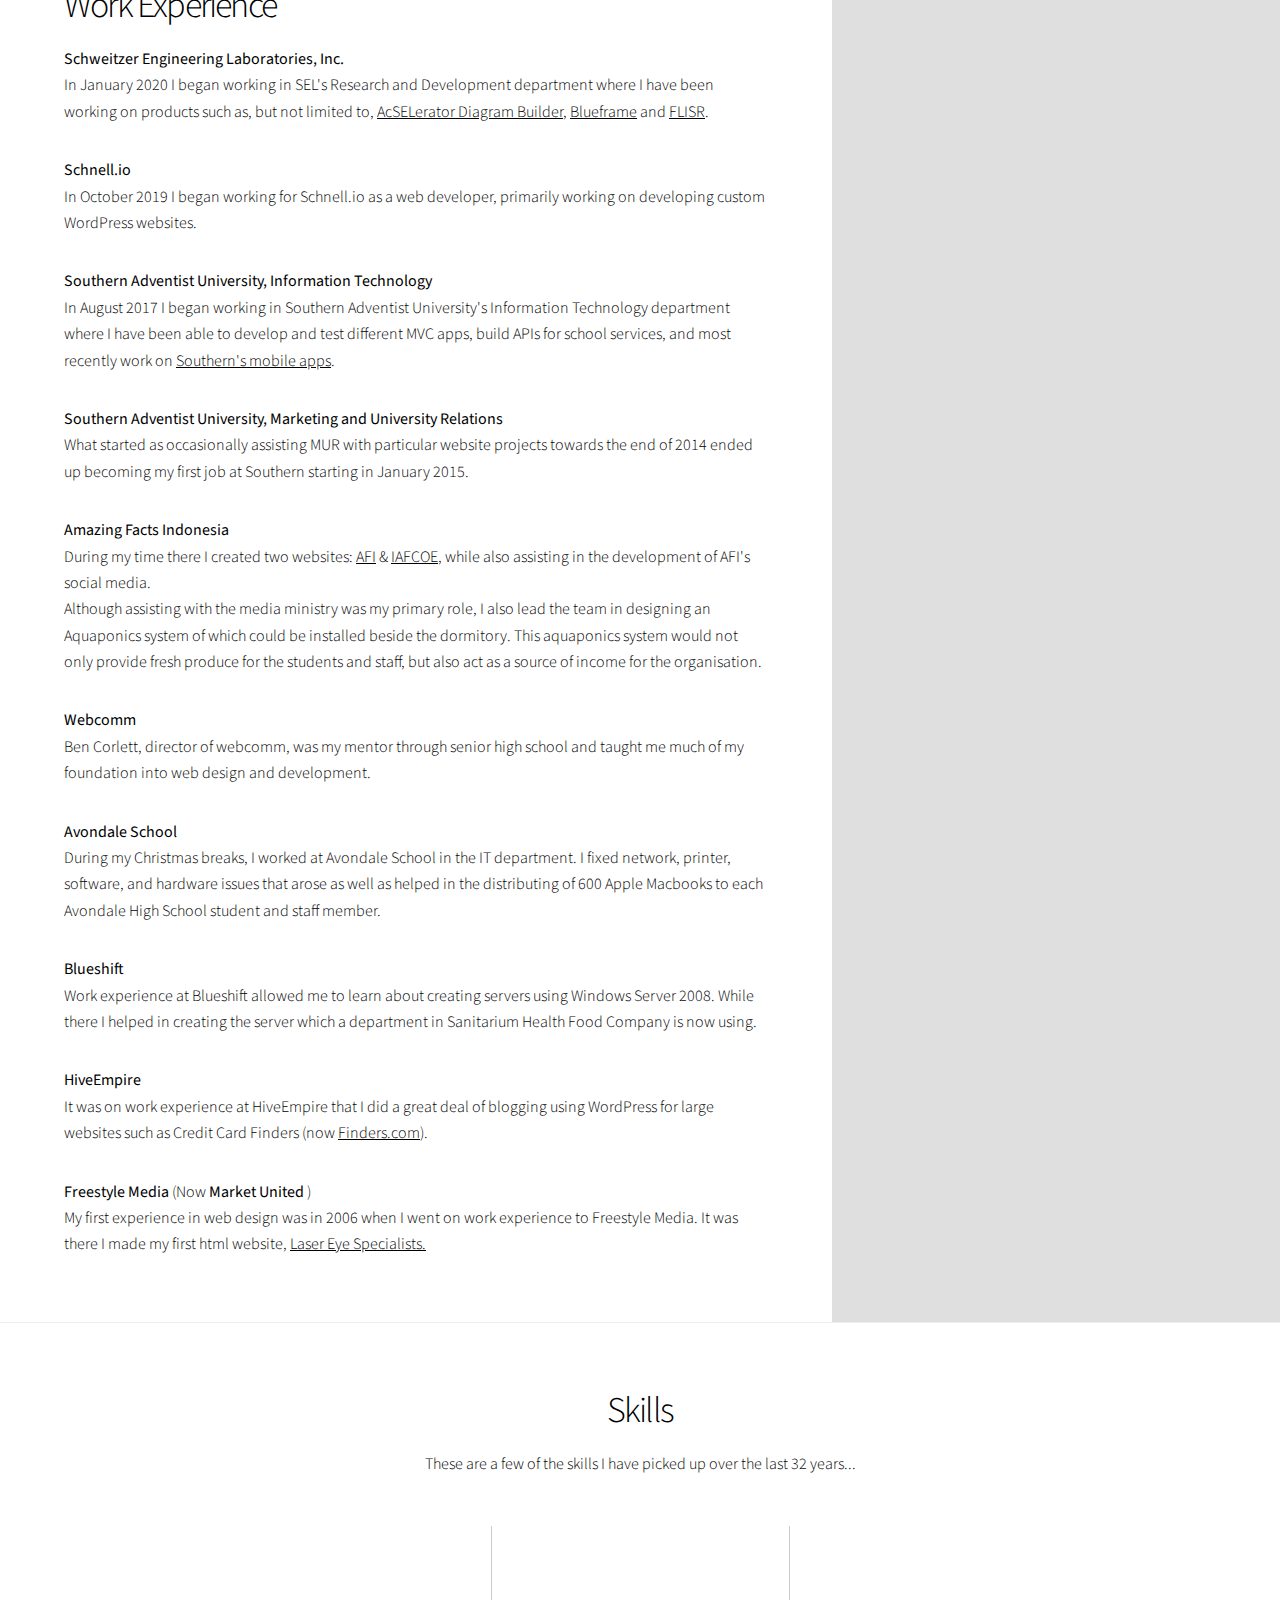
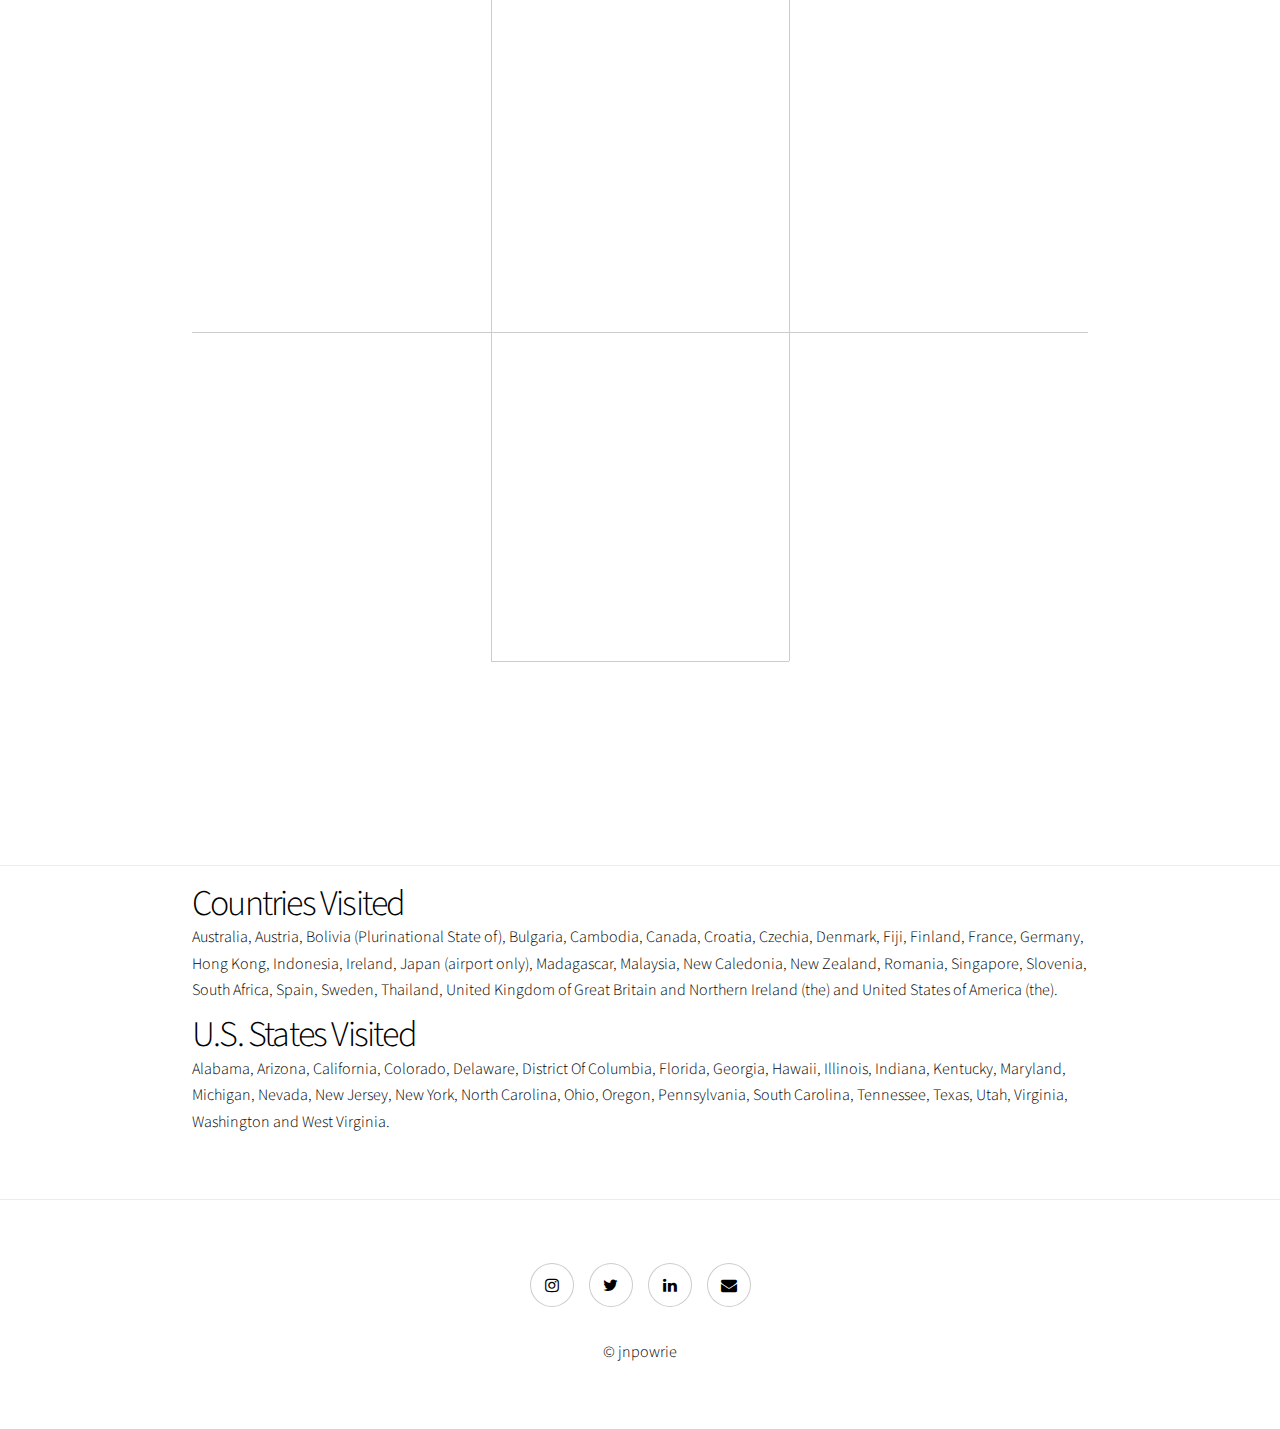
==== commit 247f69ef: "% update skills" ====
--- a/index.html
+++ b/index.html
@@ -167,7 +167,7 @@
 			<section class="wrapper style1 align-center">
 				<div class="inner">
 					<h2>Skills</h2>
-					<p>These are a few of the skills I have picked up over the last <span id="demo"></span> years...</p>
+					<p>These are a few of the skills I have picked up over the last <span id="myNumericAge"></span> years...</p>
 					<script>
 					function myAge(d1, d2){
 							d1 = d1 || new Date(1993, 09);
@@ -175,7 +175,7 @@
 							var diff = d2.getTime() - d1.getTime();
 							return Math.floor(diff / (1000 * 60 * 60 * 24 * 365.25));
 						}
-					document.getElementById("demo").innerHTML = myAge();
+					document.getElementById("myNumericAge").innerHTML = myAge();
 					</script>
 					<div class="items style1 medium onscroll-fade-in">
 						<section>
@@ -186,13 +186,13 @@
 						<section>
 							<span class="icon style2 major fa-html5"></span>
 							<h3>Web</h3>
-							<p>Experience with HTML, CSS, Javascript, Java, PHP, JQuery, Go, AngularJS, Bootstrap and SQL</p>
-							<p>WordPress, Wix, Squarespace</p>
+							<p>Experience with HTML, CSS, Javascript, Dart, Java, PHP, JQuery, Go, AngularJS, Bootstrap and SQL</p>
+							<p>Very comfortable with WordPress, have used Joomla, Wix and Squarespace</p>
 						</section>
 						<section>
 							<span class="icon style2 major fa-code"></span>
 							<h3>Computer Languages</h3>
-							<p>Experience with C, C++, C#, Java, Python, VHDL and MIPS Assembly Language</p>
+							<p>Experience with C, C++, C#, Dart, Java, Python, VHDL and MIPS Assembly Language</p>
 						</section>
 						<section>
 							<span class="icon style2 major fa-bar-chart"></span>
@@ -202,15 +202,15 @@
 						<section>
 							<span class="icon style2 major fa-files-o"></span>
 							<h3>Microsoft</h3>
-							<p>Experience with Word, PowerPoint, Excel, Outlook and OneNote</p>
-							<p>Limited experience with Microsoft Access</p>
+							<p>Experience with Word, PowerPoint, Excel and ChatGPT</p>
+							<p>Limited experience with Microsoft Access and OneNote</p>
 						</section>
 						<section>
 							<span class="icon style2 major fa-windows"></span>
 							<h3>Operating Systems</h3>
 							<p>Very familiar and comfortable in using <a href="http://apple.com/macos" target="_blank">macOS</a>, <a href="http://microsoft.com/windows" target="_blank">Windows</a> or Linux.</p>
 						</section>
-
+						<p>To see a more up-to-date list of skills, <a href="https://www.linkedin.com/in/jnpowrie/details/skills/" target="_blank">view my LinkedIn page</a>.</p>
 					</div>
 				</div>
 			</section>
